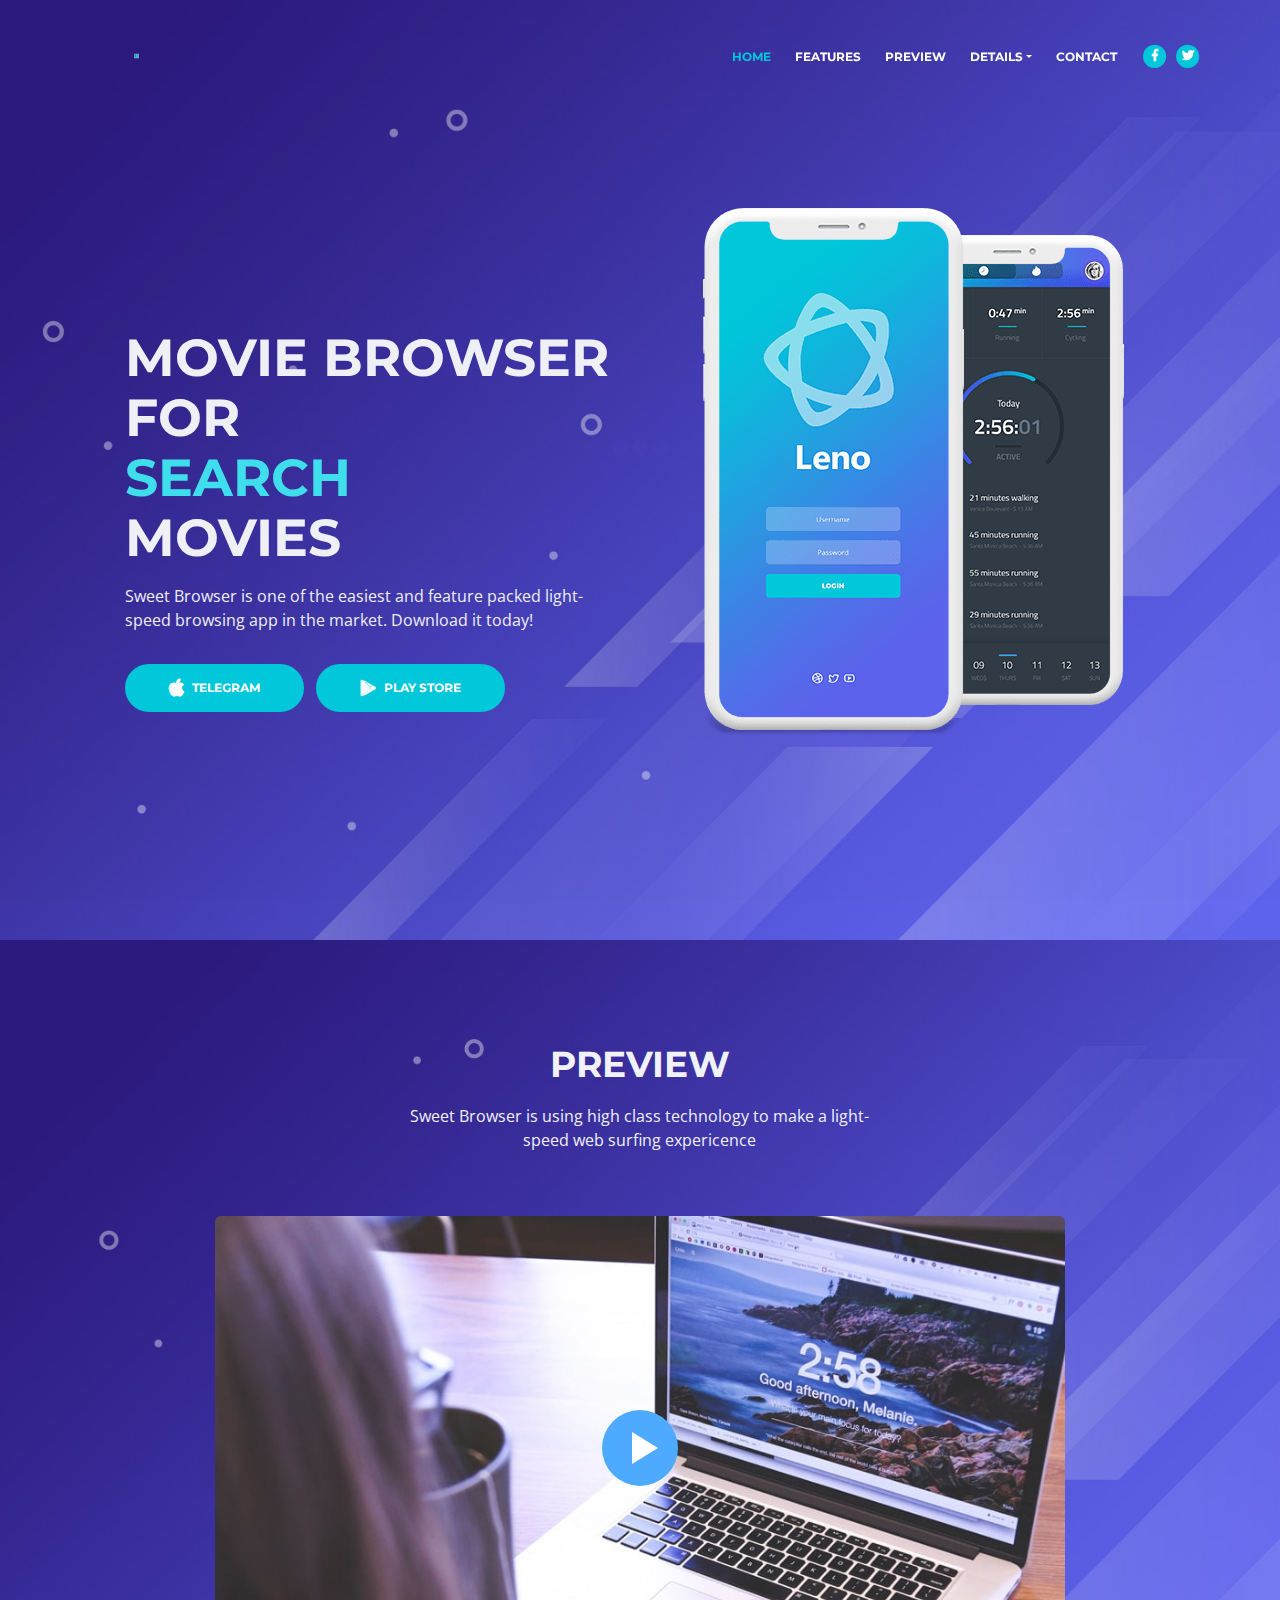
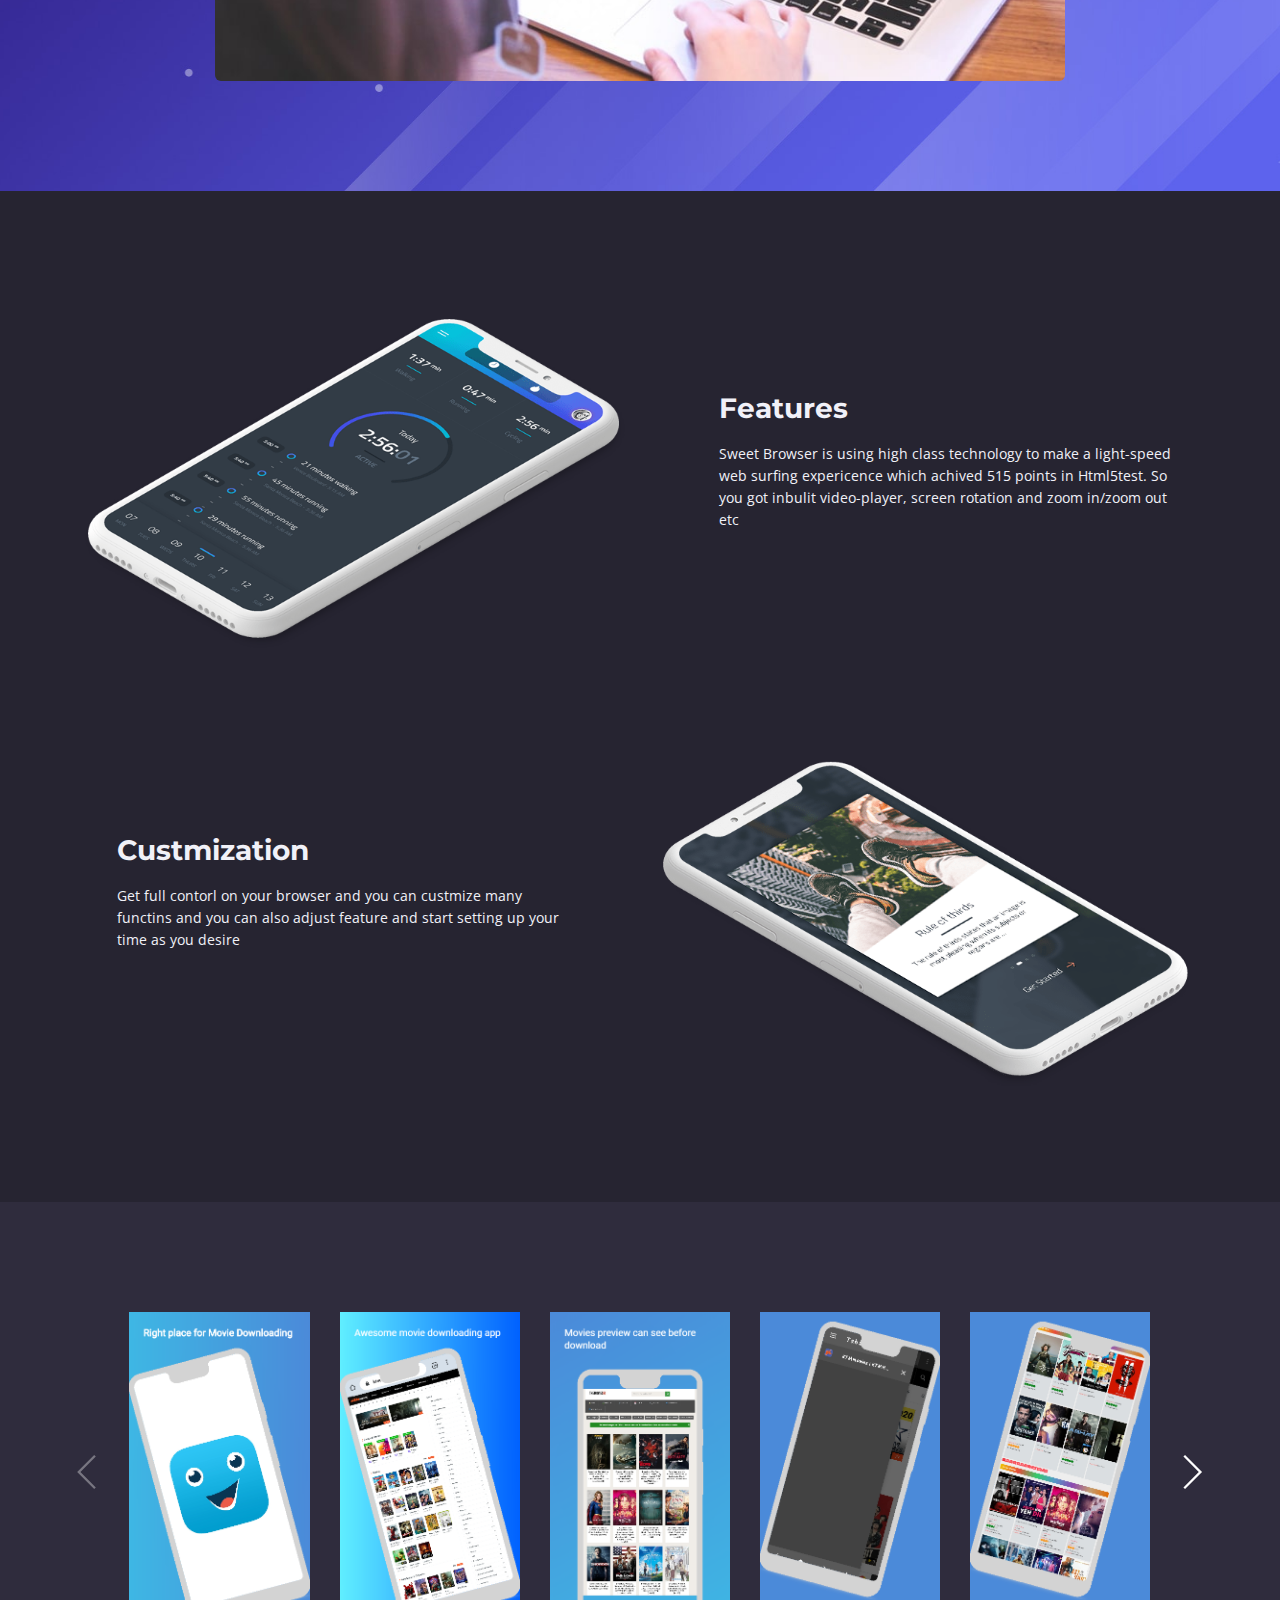
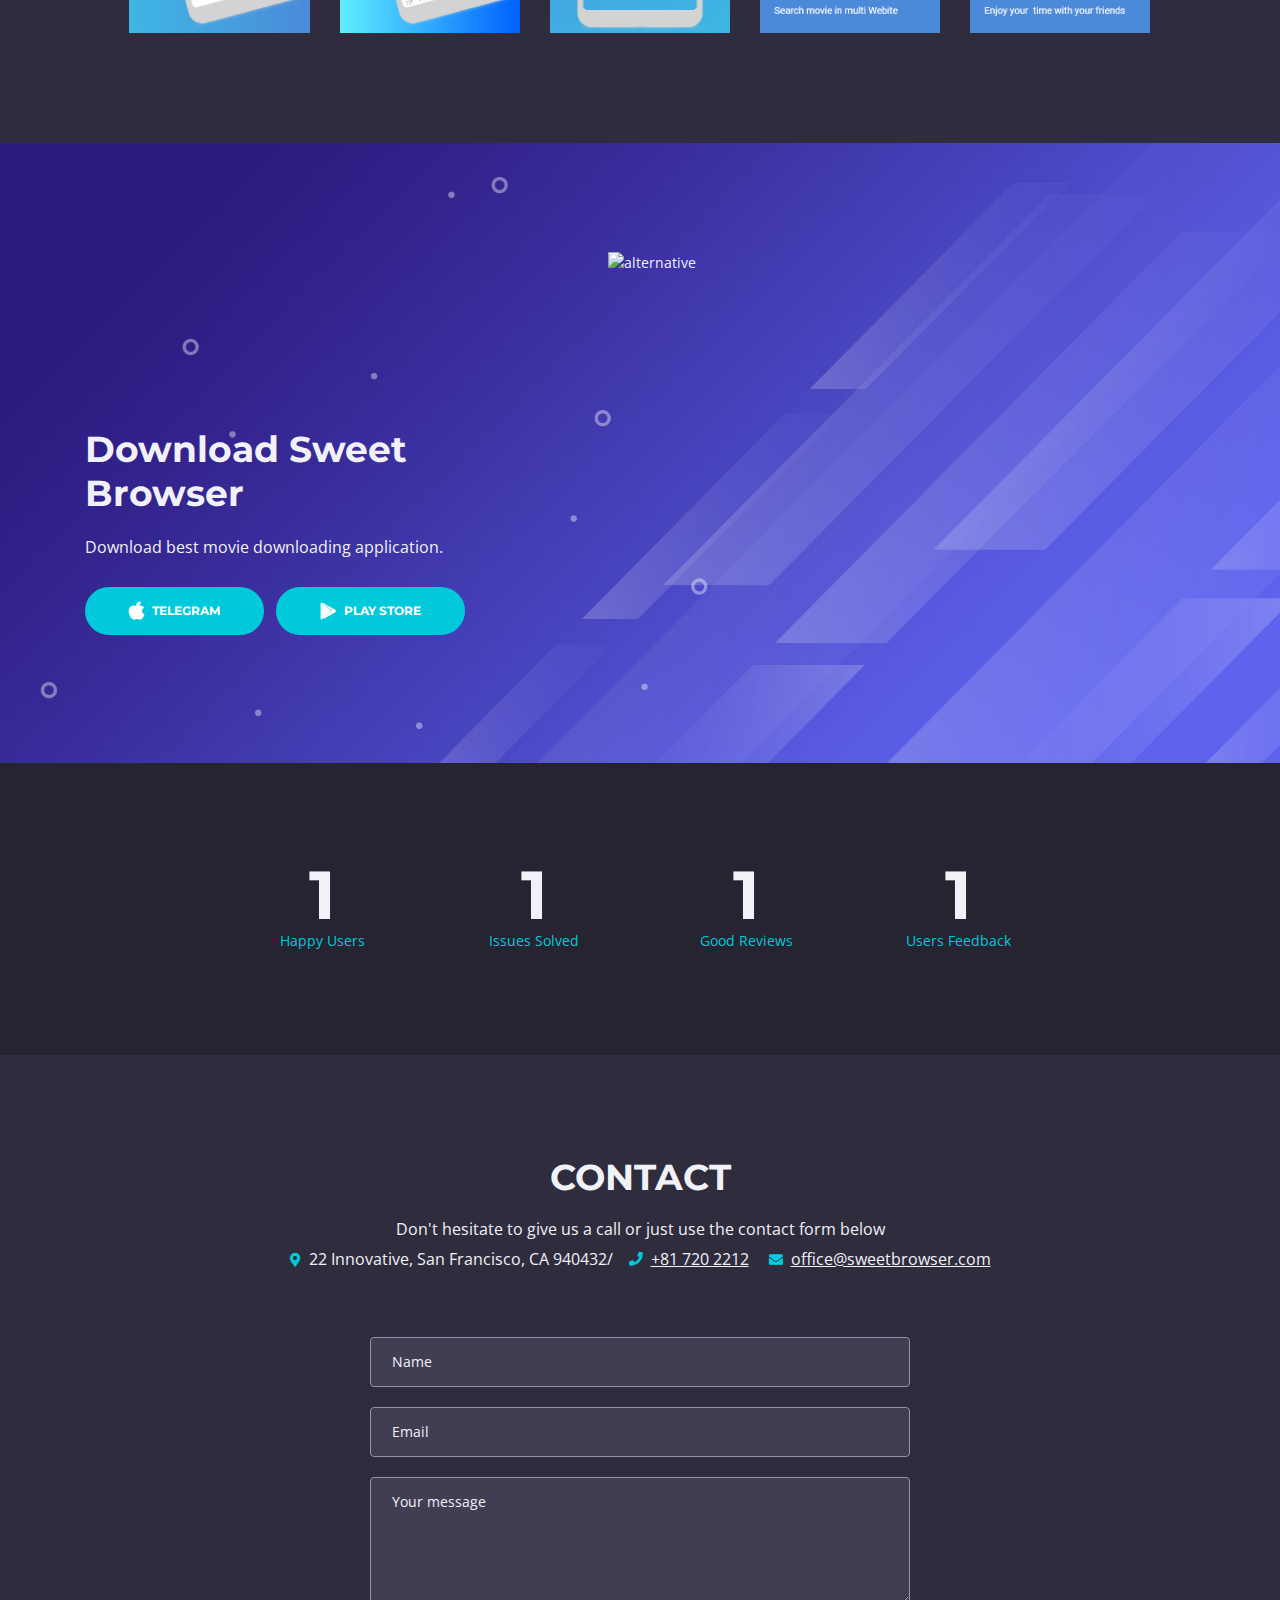
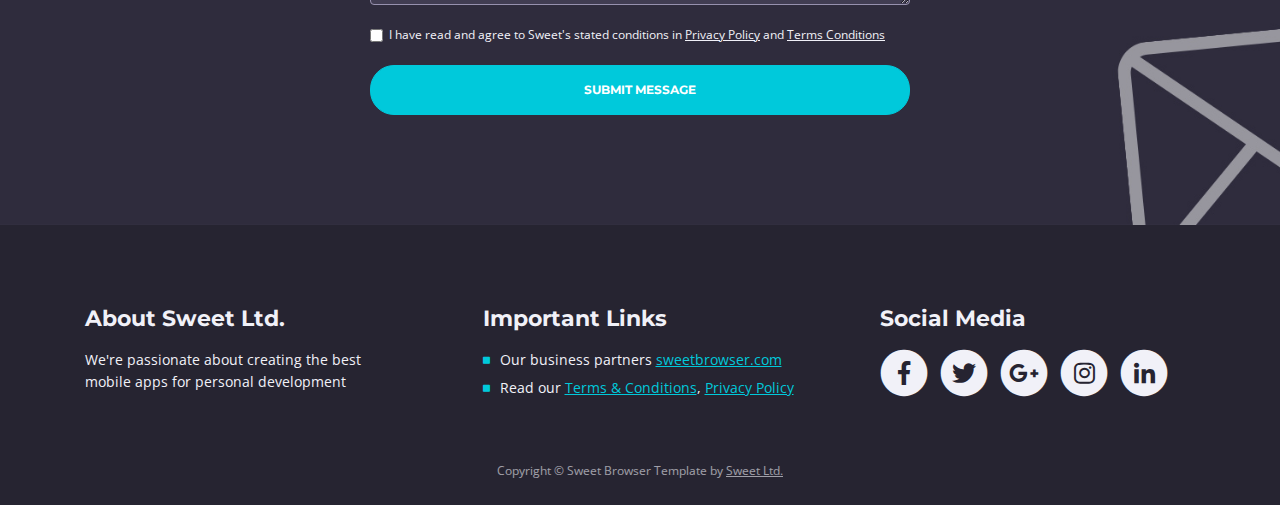
==== index.html @ 00887a21 "Merge branch 'gh-pages' of https://github.com/arpitsingh40/Sweet into gh-pages" ====
<!DOCTYPE html>
<html lang="en">
<head>
    <meta charset="utf-8">
    <meta name="viewport" content="width=device-width, initial-scale=1, shrink-to-fit=no">
	<meta name="google-site-verification" content="ha5oRTwc4lsFx7YoWoP5kLzuppQ44Ik1qFJYhSdB8uk" />
    
    <!-- SEO Meta Tags -->
    <meta name="description" content="Best  Browser application for movie downloading ">
    <meta name="author" content="Sweet Browser">

    <!-- OG Meta Tags to improve the way the post looks when you share the page on LinkedIn, Facebook, Google+ -->
	<meta property="og:site_name" content="" /> <!-- website name -->
	<meta property="og:site" content="" /> <!-- website link -->
	<meta property="og:title" content=""/> <!-- title shown in the actual shared post -->
	<meta property="og:description" content="" /> <!-- description shown in the actual shared post -->
	<meta property="og:image" content="" /> <!-- image link, make sure it's jpg -->
	<meta property="og:url" content="" /> <!-- where do you want your post to link to -->
	<meta property="og:type" content="article" />

    <!-- Website Title -->
    <title>Sweet Browser</title>
    
    <!-- Styles -->
    <link href="https://fonts.googleapis.com/css?family=Montserrat:400,600,700" rel="stylesheet">
    <link href="https://fonts.googleapis.com/css?family=Open+Sans:400,400i,700,700i" rel="stylesheet">
    <link href="css/bootstrap.css" rel="stylesheet">
    <link href="css/fontawesome-all.css" rel="stylesheet">
    <link href="css/swiper.css" rel="stylesheet">
	<link href="css/magnific-popup.css" rel="stylesheet">
	<link href="css/styles.css" rel="stylesheet">
	
	<!-- Favicon  -->
    <link rel="icon" href="images/favicon.png">
</head>
<body data-spy="scroll" data-target=".fixed-top">
    
    <!-- Preloader -->
	<div class="spinner-wrapper">
        <div class="spinner">
            <div class="bounce1"></div>
            <div class="bounce2"></div>
            <div class="bounce3"></div>
        </div>
    </div>
    <!-- end of preloader -->
    

    <!-- Navbar -->
    <nav class="navbar navbar-expand-md navbar-dark navbar-custom fixed-top">
        <!-- Text Logo - Use this if you don't have a graphic logo -->
        <!-- <a class="navbar-brand logo-text page-scroll" href="index.html">Leno</a> -->

        <!-- Image Logo -->
        <a class="navbar-brand logo-image" href="index.html"><img src="images/logo.svg" alt="alternative"></a> 
        
        <!-- Mobile Menu Toggle Button -->
        <button class="navbar-toggler" type="button" data-toggle="collapse" data-target="#navbarsExampleDefault" aria-controls="navbarsExampleDefault" aria-expanded="false" aria-label="Toggle navigation">
            <span class="navbar-toggler-awesome fas fa-bars"></span>
            <span class="navbar-toggler-awesome fas fa-times"></span>
        </button>
        <!-- end of mobile menu toggle button -->

        <div class="collapse navbar-collapse" id="navbarsExampleDefault">
            <ul class="navbar-nav ml-auto">
                <li class="nav-item">
                    <a class="nav-link page-scroll" href="#header">HOME <span class="sr-only">(current)</span></a>
                </li>
                <li class="nav-item">
                    <a class="nav-link page-scroll" href="#features">FEATURES</a>
                </li>
                <li class="nav-item">
                    <a class="nav-link page-scroll" href="#preview">PREVIEW</a>
                </li>

                <!-- Dropdown Menu -->          
                <li class="nav-item dropdown">
                    <a class="nav-link dropdown-toggle page-scroll" href="#details" id="navbarDropdown" role="button" aria-haspopup="true" aria-expanded="false">DETAILS</a>
                    <div class="dropdown-menu" aria-labelledby="navbarDropdown">
                        <a class="dropdown-item" href="terms-conditions.html"><span class="item-text">TERMS CONDITIONS</span></a>
                        <div class="dropdown-items-divide-hr"></div>
                        <a class="dropdown-item" href="privacy-policy.html"><span class="item-text">PRIVACY POLICY</span></a>
                    </div>
                </li>
                <!-- end of dropdown menu -->

                <li class="nav-item">
                    <a class="nav-link page-scroll" href="#contact">CONTACT</a>
                </li>
            </ul>
            <span class="nav-item social-icons">
                <span class="fa-stack">
                    <a href="#your-link">
                        <i class="fas fa-circle fa-stack-2x"></i>
                        <i class="fab fa-facebook-f fa-stack-1x"></i>
                    </a>
                </span>
                <span class="fa-stack">
                    <a href="#your-link">
                        <i class="fas fa-circle fa-stack-2x"></i>
                        <i class="fab fa-twitter fa-stack-1x"></i>
                    </a>
                </span>
            </span>
        </div>
    </nav> <!-- end of navbar -->
    <!-- end of navbar -->


    <!-- Header -->
    <header id="header" class="header">
        <div class="header-content">
            <div class="container">
                <div class="row">
                    <div class="col-lg-6">
                        <div class="text-container">
                            <h1>MOVIE BROWSER<br> FOR</br><span id="js-rotating">SEARCH, STREAM, DOWNLOAD</span></br> MOVIES </h1>
                            <p class="p-large">Sweet Browser is one of the easiest and feature packed light-speed browsing  app in the market. Download it today!</p>
                            <a class="btn-solid-lg page-scroll" href="#your-link"><i class="fab fa-apple"></i>TELEGRAM</a>
                            <a class="btn-solid-lg page-scroll" href="#your-link"><i class="fab fa-google-play"></i>PLAY STORE</a>
                        </div>
                    </div> <!-- end of col -->
                    <div class="col-lg-6">
                        <div class="image-container">
                            <img class="img-fluid" src="images/header-iphone.png" alt="alternative">
                        </div> <!-- end of image-container -->
                    </div> <!-- end of col -->
                </div> <!-- end of row -->
            </div> <!-- end of container -->
        </div> <!-- end of header-content -->
    </header> <!-- end of header -->
    <!-- end of header -->


  

    <!-- Video -->
    <div id="preview" class="basic-1">
        <div class="container">
            <div class="row">
                <div class="col-lg-12">
                    <h2>PREVIEW</h2>
                    <div class="p-heading p-large">Sweet Browser is using high class technology to make a light-speed web surfing expericence </div>
                </div> <!-- end of col -->
            </div> <!-- end of row -->
            <div class="row">
                <div class="col-lg-12">

                    <!-- Video Preview -->
                    <div class="image-container">
                        <div class="video-wrapper">
                            <a class="popup-youtube" href="https://www.youtube.com/watch?v=fLCjQJCekTs" data-effect="fadeIn">
                                <img class="img-fluid" src="images/video-frame.jpg" alt="alternative">
                                <span class="video-play-button">
                                    <span></span>
                                </span>
                            </a>
                        </div> <!-- end of video-wrapper -->
                    </div> <!-- end of image-container -->
                    <!-- end of video preview -->

                </div> <!-- end of col -->
            </div> <!-- end of row -->
        </div> <!-- end of container -->
    </div> <!-- end of basic-1 -->
    <!-- end of video -->


    <!-- Details 1 -->
    <div id="details" class="basic-2">
        <div class="container">
            <div class="row">
                <div class="col-lg-6">
                    <img class="img-fluid" src="images/details-1-iphone.png" alt="alternative">
                </div> <!-- end of col -->
                <div class="col-lg-6">
                    <div class="text-container">
                        <h3>Features</h3>
                        <p> Sweet Browser is using high class technology to make a light-speed web surfing expericence which achived 515 points in Html5test. So you got inbulit video-player, screen rotation and zoom in/zoom out  etc</p>
                        
                    </div> <!-- end of text-container -->
                </div> <!-- end of col -->
            </div> <!-- end of row -->
        </div> <!-- end of container -->
    </div> <!-- end of basic-2 -->
    <!-- end of details 1 -->


    <!-- Details 2 -->
    <div class="basic-3">
        <div class="second">
            <div class="container">
                <div class="row">
                    <div class="col-lg-6">
                        <div class="text-container">
                            <h3>Custmization</h3>
                            <p> Get full contorl on your browser and you can custmize many functins and you can also adjust feature and start setting up your time as you desire</p>
                     
                        </div> <!-- end of text-container -->
                    </div> <!-- end of col -->
                    <div class="col-lg-6">
                        <img class="img-fluid" src="images/details-2-iphone.png" alt="alternative">
                    </div> <!-- end of col -->
                </div> <!-- end of row -->
            </div> <!-- end of container -->
        </div> <!-- end of second -->
    </div> <!-- end of basic-3 -->    
    <!-- end of details 2 -->




    <!-- Screenshots -->
    <div class="slider-2">
        <div class="container">
            <div class="row">
                <div class="col-lg-12">
                    
                    <!-- Image Slider -->
                    <div class="slider-container">
                        <div class="swiper-container image-slider">
                            <div class="swiper-wrapper">
                                
                                <!-- Slide -->
                                <div class="swiper-slide">
                                    <a href="images/screenshot-1.png" class="popup-link" data-effect="fadeIn">
                                        <img class="img-fluid" src="images/screenshot-1.png" alt="alternative">
                                    </a>
                                </div>
                                <!-- end of slide -->
                                
                                <!-- Slide -->
                                <div class="swiper-slide">
                                    <a href="images/screenshot-2.png" class="popup-link" data-effect="fadeIn">
                                        <img class="img-fluid" src="images/screenshot-2.png" alt="alternative">
                                    </a>
                                </div>
                                <!-- end of slide -->

                                <!-- Slide -->
                                <div class="swiper-slide">
                                    <a href="images/screenshot-3.png" class="popup-link" data-effect="fadeIn">
                                        <img class="img-fluid" src="images/screenshot-3.png" alt="alternative">
                                    </a>
                                </div>
                                <!-- end of slide -->

                                <!-- Slide -->
                                <div class="swiper-slide">
                                    <a href="images/screenshot-4.png" class="popup-link" data-effect="fadeIn">
                                        <img class="img-fluid" src="images/screenshot-4.png" alt="alternative">
                                    </a>
                                </div>
                                <!-- end of slide -->

                                <!-- Slide -->
                                <div class="swiper-slide">
                                    <a href="images/screenshot-5.png" class="popup-link" data-effect="fadeIn">
                                        <img class="img-fluid" src="images/screenshot-5.png" alt="alternative">
                                    </a>
                                </div>
                                <!-- end of slide -->
                                
                                <!-- Slide -->
                                <div class="swiper-slide">
                                    <a href="images/screenshot-6.png" class="popup-link" data-effect="fadeIn">
                                        <img class="img-fluid" src="images/screenshot-6.png" alt="alternative">
                                    </a>
                                </div>
                                <!-- end of slide -->

                               
                                
                            </div> <!-- end of swiper-wrapper -->

                            <!-- Add Arrows -->
                            <div class="swiper-button-next"></div>
                            <div class="swiper-button-prev"></div>
                            <!-- end of add arrows -->

                        </div> <!-- end of swiper-container -->
                    </div> <!-- end of slider-container -->
                    <!-- end of image slider -->

                </div> <!-- end of col -->
            </div> <!-- end of row -->
        </div> <!-- end of container -->
    </div> <!-- end of slider-2 -->
    <!-- end of screenshots -->


    <!-- Download -->
    <div class="basic-4">
        <div class="container">
            <div class="row">
                <div class="col-lg-6 col-xl-5">
                    <div class="text-container">
                        <h2>Download <span class="blue">Sweet Browser</span></h2>
                        <p class="p-large"> Download best movie downloading application.</p>
                        <a class="btn-solid-lg" href="#your-link"><i class="fab fa-apple"></i>TELEGRAM</a>
                        <a class="btn-solid-lg" href="#your-link"><i class="fab fa-google-play"></i>PLAY STORE</a>
                    </div> <!-- end of text-container -->
                </div> <!-- end of col -->
                <div class="col-lg-6 col-xl-7">
                    <div class="image-container">
                        <img class="img-fluid" src="images/download.png" alt="alternative">
                    </div> <!-- end of img-container -->
                </div> <!-- end of col -->
            </div> <!-- end of row -->
        </div> <!-- end of container -->
    </div> <!-- end of basic-4 -->
    <!-- end of download -->


    <!-- Statistics -->
    <div class="counter">
        <div class="container">
            <div class="row">
                <div class="col-lg-12">
                    
                    <!-- Counter -->
                    <div id="counter">
                        <div class="cell">
                            <div class="counter-value number-count" data-count="23100">1</div>
                            <p class="counter-info">Happy Users</p>
                        </div>
                        <div class="cell">
                            <div class="counter-value number-count" data-count="5">1</div>
                            <p class="counter-info">Issues Solved</p>
                        </div>
                        <div class="cell">
                            <div class="counter-value number-count" data-count="597">1</div>
                            <p class="counter-info">Good Reviews</p>
                        </div>
                        <div class="cell">
                            <div class="counter-value number-count" data-count="17">1</div>
                            <p class="counter-info">Users Feedback</p>
                        </div>
                    </div>
                    <!-- end of counter -->
                    
                </div> <!-- end of col -->
            </div> <!-- end of row -->
        </div> <!-- end of container -->
    </div> <!-- end of counter -->
    <!-- end of statistics -->


    <!-- Contact -->
    <div id="contact" class="form">
        <div class="container">
            <div class="row">
                <div class="col-lg-12">
                    <h2>CONTACT</h2>
                    <ul class="list-unstyled li-space-lg">
                        <li class="address">Don't hesitate to give us a call or just use the contact form below</li>
                        <li><i class="fas fa-map-marker-alt"></i>22 Innovative, San Francisco, CA 940432/
                        <li><i class="fas fa-phone"></i><a class="blue" href="tel:003024630820">+81 720 2212</a></li>
                        <li><i class="fas fa-envelope"></i><a class="blue" href="mailto:office@leno.com">office@sweetbrowser.com</a></li>
                    </ul>
                </div> <!-- end of col -->
            </div> <!-- end of row -->
            <div class="row">
                <div class="col-lg-6 offset-lg-3">
                    
                    <!-- Contact Form -->
                    <form id="contactForm" data-toggle="validator" data-focus="false">
                        <div class="form-group">
                            <input type="text" class="form-control-input" id="cname" required>
                            <label class="label-control" for="cname">Name</label>
                            <div class="help-block with-errors"></div>
                        </div>
                        <div class="form-group">
                            <input type="email" class="form-control-input" id="cemail" required>
                            <label class="label-control" for="cemail">Email</label>
                            <div class="help-block with-errors"></div>
                        </div>
                        <div class="form-group">
                            <textarea class="form-control-textarea" id="cmessage" required></textarea>
                            <label class="label-control" for="cmessage">Your message</label>
                            <div class="help-block with-errors"></div>
                        </div>
                        <div class="form-group checkbox">
                            <input type="checkbox" id="cterms" value="Agreed-to-Terms" required>I have read and agree to Sweet's stated conditions in <a href="privacy-policy.html">Privacy Policy</a> and <a href="terms-conditions.html">Terms Conditions</a> 
                            <div class="help-block with-errors"></div>
                        </div>
                        <div class="form-group">
                            <button type="submit" class="form-control-submit-button">SUBMIT MESSAGE</button>
                        </div>
                        <div class="form-message">
                            <div id="cmsgSubmit" class="h3 text-center hidden"></div>
                        </div>
                    </form>
                    <!-- end of contact form -->

                </div> <!-- end of col -->
            </div> <!-- end of row -->
        </div> <!-- end of container -->
    </div> <!-- end of form -->
    <!-- end of contact -->


    <!-- Footer -->
    <div class="footer">
        <div class="container">
            <div class="row">
                <div class="col-md-4">
                    <div class="footer-col">
                        <h4>About Sweet Ltd.</h4>
                        <p>We're passionate about creating the best mobile apps for personal development</p>
                    </div>
                </div> <!-- end of col -->
                <div class="col-md-4">
                    <div class="footer-col middle">
                        <h4>Important Links</h4>
                        <ul class="list-unstyled li-space-lg">
                            <li class="media">
                                <i class="fas fa-square"></i>
                                <div class="media-body">Our business partners <a class="turquoise" href="#your-link">sweetbrowser.com</a></div>
                            </li>
                            <li class="media">
                                <i class="fas fa-square"></i>
                                <div class="media-body">Read our <a class="turquoise" href="terms-conditions.html">Terms & Conditions</a>, <a class="turquoise" href="privacy-policy.html">Privacy Policy</a></div>
                            </li>
                        </ul>
                    </div>
                </div> <!-- end of col -->
                <div class="col-md-4">
                    <div class="footer-col last">
                        <h4>Social Media</h4>
                        <span class="fa-stack">
                            <a href="#your-link">
                                <i class="fas fa-circle fa-stack-2x"></i>
                                <i class="fab fa-facebook-f fa-stack-1x"></i>
                            </a>
                        </span>
                        <span class="fa-stack">
                            <a href="#your-link">
                                <i class="fas fa-circle fa-stack-2x"></i>
                                <i class="fab fa-twitter fa-stack-1x"></i>
                            </a>
                        </span>
                        <span class="fa-stack">
                            <a href="#your-link">
                                <i class="fas fa-circle fa-stack-2x"></i>
                                <i class="fab fa-google-plus-g fa-stack-1x"></i>
                            </a>
                        </span>
                        <span class="fa-stack">
                            <a href="#your-link">
                                <i class="fas fa-circle fa-stack-2x"></i>
                                <i class="fab fa-instagram fa-stack-1x"></i>
                            </a>
                        </span>
                        <span class="fa-stack">
                            <a href="#your-link">
                                <i class="fas fa-circle fa-stack-2x"></i>
                                <i class="fab fa-linkedin-in fa-stack-1x"></i>
                            </a>
                        </span>
                    </div> 
                </div> <!-- end of col -->
            </div> <!-- end of row -->
        </div> <!-- end of container -->
    </div> <!-- end of footer -->  
    <!-- end of footer -->


    <!-- Copyright -->
    <div class="copyright">
        <div class="container">
            <div class="row">
                <div class="col-lg-12">
                    <p class="p-small">Copyright © Sweet Browser  Template by <a href="http://www.sweetbrowser.com">Sweet Ltd.</a></p>
                </div> <!-- end of col -->
            </div> <!-- enf of row -->
        </div> <!-- end of container -->
    </div> <!-- end of copyright --> 
    <!-- end of copyright -->
    
    	
    <!-- Scripts -->
    <script src="js/jquery.min.js"></script> <!-- jQuery for Bootstrap's JavaScript plugins -->
    <script src="js/popper.min.js"></script> <!-- Popper tooltip library for Bootstrap -->
    <script src="js/bootstrap.min.js"></script> <!-- Bootstrap framework -->
    <script src="js/jquery.easing.min.js"></script> <!-- jQuery Easing for smooth scrolling between anchors -->
    <script src="js/swiper.min.js"></script> <!-- Swiper for image and text sliders -->
    <script src="js/jquery.magnific-popup.js"></script> <!-- Magnific Popup for lightboxes -->
    <script src="js/morphext.min.js"></script> <!-- Morphtext rotating text in the header -->
    <script src="js/validator.min.js"></script> <!-- Validator.js - Bootstrap plugin that validates forms -->
    <script src="js/scripts.js"></script> <!-- Custom scripts -->
</body>
</html>
---- css/styles.css ----
/* Template: Juno - Multipurpose Landing Page Pack
   Author: InovatikThemes
   Created: Mar 2019
   Description: Master CSS file
*/

/*****************************************
Table Of Contents:

01. General Styles
02. Preloader
03. Navigation
04. Header
05. Features
******************************************/

/*****************************************
Colors:

- Text, navbar links - white #f1f1f8
- Buttons, bullets, icons - turquoise #00c9db
- Navbar - navy #4633af
- Backgrounds - dark denim #262431
- Backgrounds - denim #2f2c3d
******************************************/


/******************************/
/*     01. General Styles     */
/******************************/
body,
html {
    width: 100%;
	height: 100%;
}

body, p {
	color: #f1f1f8; 
	font: 400 0.875rem/1.375rem "Open Sans", sans-serif;
}

.p-large {
	color: #f1f1f8;
	font: 400 1rem/1.5rem "Open Sans", sans-serif;
}

.p-small {
	color: #f1f1f8;
	font: 400 0.75rem/1.25rem "Open Sans", sans-serif;
}

.p-heading {
	margin-bottom: 3.75rem;
	text-align: center;
}

.li-space-lg li {
	margin-bottom: 0.375rem;
}

.indent {
	padding-left: 1.25rem;
}

h1 {
	color: #f1f1f8;
	font: 700 2.5rem/2.875rem "Montserrat", sans-serif;
}

h2 {
	color: #f1f1f8;
	font: 700 2.25rem/2.75rem "Montserrat", sans-serif;
}

h3 {
	color: #f1f1f8;
	font: 700 1.75rem/2.125rem "Montserrat", sans-serif;
}

h4 {
	color: #f1f1f8;
	font: 700 1.375rem/1.75rem "Montserrat", sans-serif;
}

h5 {
	color: #f1f1f8;
	font: 700 1.125rem/1.625rem "Montserrat", sans-serif;
}

h6 {
	color: #f1f1f8;
	font: 700 1rem/1.5rem "Montserrat", sans-serif;
}

a {
	color: #f1f1f8;
	text-decoration: underline;
}

a:hover {
	color: #f1f1f8;
	text-decoration: underline;
}

a.turquoise {
	color: #00c9db;
}

a.white {
	color: #fff;
}

.testimonial-text {
	font: italic 400 1rem/1.5rem "Open Sans", sans-serif;
}

.testimonial-author {
	font: 700 1rem/1.5rem "Montserrat", sans-serif;
}

.btn-solid-reg {
	display: inline-block;
	padding: 1.1875rem 2.125rem 1.1875rem 2.125rem;
	border: 0.125rem solid #00c9db;
	border-radius: 2rem;
	background-color: #00c9db;
	color: #fff;
	font: 700 0.75rem/0 "Montserrat", sans-serif;
	text-decoration: none;
	transition: all 0.2s;
}

.btn-solid-reg:hover {
	background-color: transparent;
	color: #00c9db;
	text-decoration: none;
}

.btn-solid-lg {
	display: inline-block;
	padding: 1.375rem 2.625rem 1.375rem 2.625rem;
	border: 0.125rem solid #00c9db;
	border-radius: 2rem;
	background-color: #00c9db;
	color: #fff;
	font: 700 0.75rem/0 "Montserrat", sans-serif;
	text-decoration: none;
	transition: all 0.2s;
}

.btn-solid-lg:hover {
	background-color: transparent;
	color: #00c9db;
	text-decoration: none;
}

.btn-solid-lg .fab {
	margin-right: 0.5rem;
	font-size: 1.25rem;
	line-height: 0;
	vertical-align: top;
}

.btn-solid-lg .fab.fa-google-play {
	font-size: 1rem;
}

.btn-outline-reg {
	display: inline-block;
	padding: 1.1875rem 2.125rem 1.1875rem 2.125rem;
	border: 0.125rem solid #00c9db;
	border-radius: 2rem;
	background-color: transparent;
	color: #00c9db;
	font: 700 0.75rem/0 "Montserrat", sans-serif;
	text-decoration: none;
	transition: all 0.2s;
}

.btn-outline-reg:hover {
	background-color: #00c9db;
	color: #fff;
	text-decoration: none;
}

.btn-outline-lg {
	display: inline-block;
	padding: 1.375rem 2.625rem 1.375rem 2.625rem;
	border: 0.125rem solid #00c9db;
	border-radius: 2rem;
	background-color: transparent;
	color: #00c9db;
	font: 700 0.75rem/0 "Montserrat", sans-serif;
	text-decoration: none;
	transition: all 0.2s;
}

.btn-outline-lg:hover {
	background-color: #00c9db;
	color: #fff;
	text-decoration: none;
}

.btn-outline-sm {
	display: inline-block;
	padding: 1rem 1.625rem 0.875rem 1.625rem;
	border: 0.125rem solid #00c9db;
	border-radius: 2rem;
	background-color: transparent;
	color: #00c9db;
	font: 700 0.625rem/0 "Montserrat", sans-serif;
	text-decoration: none;
	transition: all 0.2s;
}

.btn-outline-sm:hover {
	background-color: #00c9db;
	color: #fff;
	text-decoration: none;
}

.form-group {
	position: relative;
	margin-bottom: 1.25rem;
}

.form-group.has-error.has-danger {
	margin-bottom: 0.625rem;
}

.form-group.has-error.has-danger .help-block.with-errors ul {
	margin-top: 0.375rem;
}

.label-control {
	position: absolute;
	top: 0.87rem;
	left: 1.375rem;
	color: #f1f1f8;
	opacity: 1;
	font: 400 0.875rem/1.375rem "Open Sans", sans-serif;
	cursor: text;
	transition: all 0.2s ease;
}

/* IE10+ hack to solve lower label text position compared to the rest of the browsers */
@media screen and (-ms-high-contrast: active), screen and (-ms-high-contrast: none) {  
	.label-control {
		top: 0.9375rem;
	}
}

.form-control-input:focus + .label-control,
.form-control-input.notEmpty + .label-control,
.form-control-textarea:focus + .label-control,
.form-control-textarea.notEmpty + .label-control {
	top: 0.125rem;
	opacity: 1;
	font-size: 0.75rem;
	font-weight: 700;
}

.form-control-input,
.form-control-select {
	display: block; /* needed for proper display of the label in Firefox, IE, Edge */
	width: 100%;
	padding-top: 1.0625rem;
	padding-bottom: 0.0625rem;
	padding-left: 1.3125rem;
	border: 1px solid #9791ae;
	border-radius: 0.25rem;
	background-color: #413d52;
	color: #f1f1f8;
	font: 400 0.875rem/1.875rem "Open Sans", sans-serif;
	transition: all 0.2s;
	-webkit-appearance: none; /* removes inner shadow on form inputs on ios safari */
}

.form-control-select {
	padding-top: 0.5rem;
	padding-bottom: 0.5rem;
	height: 3rem;
}

/* IE10+ hack to solve lower label text position compared to the rest of the browsers */
@media screen and (-ms-high-contrast: active), screen and (-ms-high-contrast: none) {  
	.form-control-input {
		padding-top: 1.25rem;
		padding-bottom: 0.75rem;
		line-height: 1.75rem;
	}

	.form-control-select {
		padding-top: 0.875rem;
		padding-bottom: 0.75rem;
		height: 3.125rem;
		line-height: 2.125rem;
	}
}

select {
    /* you should keep these first rules in place to maintain cross-browser behavior */
    -webkit-appearance: none;
	-moz-appearance: none;
	-ms-appearance: none;
    -o-appearance: none;
    appearance: none;
    background-image: url('../images/down-arrow.png');
    background-position: 96% 50%;
    background-repeat: no-repeat;
    outline: none;
}

select::-ms-expand {
    display: none; /* removes the ugly default down arrow on select form field in IE11 */
}

.form-control-textarea {
	display: block; /* used to eliminate a bottom gap difference between Chrome and IE/FF */
	width: 100%;
	height: 8rem; /* used instead of html rows to normalize height between Chrome and IE/FF */
	padding-top: 1.25rem;
	padding-left: 1.3125rem;
	border: 1px solid #9791ae;
	border-radius: 0.25rem;
	background-color: #413d52;
	color: #f1f1f8;
	font: 400 0.875rem/1.75rem "Open Sans", sans-serif;
	transition: all 0.2s;
}

.form-control-input:focus,
.form-control-select:focus,
.form-control-textarea:focus {
	border: 1px solid #f1f1f8;
	outline: none; /* Removes blue border on focus */
}

.form-control-input:hover,
.form-control-select:hover,
.form-control-textarea:hover {
	border: 1px solid #f1f1f8;
}

.checkbox {
	font: 400 0.75rem/1.25rem "Open Sans", sans-serif;
}

input[type='checkbox'] {
	vertical-align: -15%;
	margin-right: 0.375rem;
}

/* IE10+ hack to raise checkbox field position compared to the rest of the browsers */
@media screen and (-ms-high-contrast: active), screen and (-ms-high-contrast: none) {  
	input[type='checkbox'] {
		vertical-align: -9%;
	}
}

.form-control-submit-button {
	display: inline-block;
	width: 100%;
	height: 3.125rem;
	border: 1px solid #00c9db;
	border-radius: 1.5rem;
	background-color: #00c9db;
	color: #fff;
	font: 700 0.75rem/1.75rem "Montserrat", sans-serif;
	cursor: pointer;
	transition: all 0.2s;
}

.form-control-submit-button:hover {
	background-color: transparent;
	color: #00c9db;
}

/* Form Success And Error Message Formatting */
#cmsgSubmit.h3.text-center.tada.animated,
#pmsgSubmit.h3.text-center.tada.animated,
#cmsgSubmit.h3.text-center,
#pmsgSubmit.h3.text-center {
	display: block;
	margin-bottom: 0;
	color: #f1f1f8;
	font: 400 1.125rem/1rem "Open Sans", sans-serif;
}

.help-block.with-errors .list-unstyled {
	color: #f1f1f8;
	font-size: 0.75rem;
	line-height: 1.125rem;
	text-align: left;
}

.help-block.with-errors ul {
	margin-bottom: 0;
}
/* end of form success and error message formatting */

/* Form Success And Error Message Animation - Animate.css */
@-webkit-keyframes tada {
	from {
		-webkit-transform: scale3d(1, 1, 1);
		-ms-transform: scale3d(1, 1, 1);
		transform: scale3d(1, 1, 1);
	}
	10%, 20% {
		-webkit-transform: scale3d(.9, .9, .9) rotate3d(0, 0, 1, -3deg);
		-ms-transform: scale3d(.9, .9, .9) rotate3d(0, 0, 1, -3deg);
		transform: scale3d(.9, .9, .9) rotate3d(0, 0, 1, -3deg);
	}
	30%, 50%, 70%, 90% {
		-webkit-transform: scale3d(1.1, 1.1, 1.1) rotate3d(0, 0, 1, 3deg);
		-ms-transform: scale3d(1.1, 1.1, 1.1) rotate3d(0, 0, 1, 3deg);
		transform: scale3d(1.1, 1.1, 1.1) rotate3d(0, 0, 1, 3deg);
	}
	40%, 60%, 80% {
		-webkit-transform: scale3d(1.1, 1.1, 1.1) rotate3d(0, 0, 1, -3deg);
		-ms-transform: scale3d(1.1, 1.1, 1.1) rotate3d(0, 0, 1, -3deg);
		transform: scale3d(1.1, 1.1, 1.1) rotate3d(0, 0, 1, -3deg);
	}
	to {
		-webkit-transform: scale3d(1, 1, 1);
		-ms-transform: scale3d(1, 1, 1);
		transform: scale3d(1, 1, 1);
	}
}

@keyframes tada {
	from {
		-webkit-transform: scale3d(1, 1, 1);
		-ms-transform: scale3d(1, 1, 1);
		transform: scale3d(1, 1, 1);
	}
	10%, 20% {
		-webkit-transform: scale3d(.9, .9, .9) rotate3d(0, 0, 1, -3deg);
		-ms-transform: scale3d(.9, .9, .9) rotate3d(0, 0, 1, -3deg);
		transform: scale3d(.9, .9, .9) rotate3d(0, 0, 1, -3deg);
	}
	30%, 50%, 70%, 90% {
		-webkit-transform: scale3d(1.1, 1.1, 1.1) rotate3d(0, 0, 1, 3deg);
		-ms-transform: scale3d(1.1, 1.1, 1.1) rotate3d(0, 0, 1, 3deg);
		transform: scale3d(1.1, 1.1, 1.1) rotate3d(0, 0, 1, 3deg);
	}
	40%, 60%, 80% {
		-webkit-transform: scale3d(1.1, 1.1, 1.1) rotate3d(0, 0, 1, -3deg);
		-ms-transform: scale3d(1.1, 1.1, 1.1) rotate3d(0, 0, 1, -3deg);
		transform: scale3d(1.1, 1.1, 1.1) rotate3d(0, 0, 1, -3deg);
	}
	to {
		-webkit-transform: scale3d(1, 1, 1);
		-ms-transform: scale3d(1, 1, 1);
		transform: scale3d(1, 1, 1);
	}
}

.tada {
	-webkit-animation-name: tada;
	animation-name: tada;
}

.animated {
	-webkit-animation-duration: 1s;
	animation-duration: 1s;
	-webkit-animation-fill-mode: both;
	animation-fill-mode: both;
}
/* end of form success and error message animation - Animate.css */

/* Fade-move Animation For Lightbox - Magnific Popup */
/* at start */
.my-mfp-slide-bottom .zoom-anim-dialog {
	opacity: 0;
	transition: all 0.2s ease-out;
	-webkit-transform: translateY(-1.25rem) perspective(37.5rem) rotateX(10deg);
	-ms-transform: translateY(-1.25rem) perspective(37.5rem) rotateX(10deg);
	transform: translateY(-1.25rem) perspective(37.5rem) rotateX(10deg);
}

/* animate in */
.my-mfp-slide-bottom.mfp-ready .zoom-anim-dialog {
	opacity: 1;
	-webkit-transform: translateY(0) perspective(37.5rem) rotateX(0); 
	-ms-transform: translateY(0) perspective(37.5rem) rotateX(0); 
	transform: translateY(0) perspective(37.5rem) rotateX(0); 
}

/* animate out */
.my-mfp-slide-bottom.mfp-removing .zoom-anim-dialog {
	opacity: 0;
	-webkit-transform: translateY(-0.625rem) perspective(37.5rem) rotateX(10deg); 
	-ms-transform: translateY(-0.625rem) perspective(37.5rem) rotateX(10deg); 
	transform: translateY(-0.625rem) perspective(37.5rem) rotateX(10deg); 
}

/* dark overlay, start state */
.my-mfp-slide-bottom.mfp-bg {
	opacity: 0;
	transition: opacity 0.2s ease-out;
}

/* animate in */
.my-mfp-slide-bottom.mfp-ready.mfp-bg {
	opacity: 0.8;
}
/* animate out */
.my-mfp-slide-bottom.mfp-removing.mfp-bg {
	opacity: 0;
}
/* end of fade-move animation for lightbox - magnific popup */

/* Fade Animation For Image Slider - Magnific Popup */
@-webkit-keyframes fadeIn {
	from {
		opacity: 0;
	}
	to {
		opacity: 1;
	}
}

@keyframes fadeIn {
	from {
		opacity: 0;
	}
	to {
		opacity: 1;
	}
}

.fadeIn {
	-webkit-animation: fadeIn 0.6s;
	animation: fadeIn 0.6s;
}

@-webkit-keyframes fadeOut {
	from {
		opacity: 1;
	}
	to {
		opacity: 0;
	}
}

@keyframes fadeOut {
	from {
		opacity: 1;
	}
	to {
		opacity: 0;
	}
}

.fadeOut {
	-webkit-animation: fadeOut 0.8s;
	animation: fadeOut 0.8s;
}
/* end of fade animation for image slider - magnific popup */


/*************************/
/*     02. Preloader     */
/*************************/
.spinner-wrapper {
	position: fixed;
	z-index: 999999;
	top: 0;
	right: 0;
	bottom: 0;
	left: 0;
	background: #2f2c3d;
}

.spinner {
	position: absolute;
	top: 50%; /* centers the loading animation vertically one the screen */
	left: 50%; /* centers the loading animation horizontally one the screen */
	width: 3.75rem;
	height: 1.25rem;
	margin: -0.625rem 0 0 -1.875rem; /* is width and height divided by two */ 
	text-align: center;
}

.spinner > div {
	display: inline-block;
	width: 1rem;
	height: 1rem;
	border-radius: 100%;
	background-color: #fff;
	-webkit-animation: sk-bouncedelay 1.4s infinite ease-in-out both;
	animation: sk-bouncedelay 1.4s infinite ease-in-out both;
}

.spinner .bounce1 {
	-webkit-animation-delay: -0.32s;
	animation-delay: -0.32s;
}

.spinner .bounce2 {
	-webkit-animation-delay: -0.16s;
	animation-delay: -0.16s;
}

@-webkit-keyframes sk-bouncedelay {
	0%, 80%, 100% { -webkit-transform: scale(0); }
	40% { -webkit-transform: scale(1.0); }
}

@keyframes sk-bouncedelay {
	0%, 80%, 100% { 
		-webkit-transform: scale(0);
		-ms-transform: scale(0);
		transform: scale(0);
	} 40% { 
		-webkit-transform: scale(1.0);
		-ms-transform: scale(1.0);
		transform: scale(1.0);
	}
}


/**************************/
/*     03. Navigation     */
/**************************/
.navbar-custom {
	background-color: #4633af;
	box-shadow: 0 0.0625rem 0.375rem 0 rgba(0, 0, 0, 0.1);
	font: 700 0.75rem/2rem "Montserrat", sans-serif;
	transition: all 0.2s;
}

.navbar-custom .navbar-brand.logo-image img {
    width: 113px;
	height: 34px;
	margin-bottom: 1px;
	-webkit-backface-visibility: hidden;
}

.navbar-custom .navbar-brand.logo-text {
	font: 700 2.375rem/1.5rem "Montserrat", sans-serif;
	color: #fff;
	letter-spacing: -0.5px;
	text-decoration: none;
}

.navbar-custom .navbar-nav {
	margin-top: 0.75rem;
}

.navbar-custom .nav-item .nav-link {
	padding: 0 0.75rem 0 0.75rem;
	color: #fff;
	text-decoration: none;
	transition: all 0.2s ease;
}

.navbar-custom .nav-item .nav-link:hover,
.navbar-custom .nav-item .nav-link.active {
	color: #00c9db;
}

/* Dropdown Menu */
.navbar-custom .dropdown:hover > .dropdown-menu {
	display: block; /* this makes the dropdown menu stay open while hovering it */
	min-width: auto;
	animation: fadeDropdown 0.2s; /* required for the fade animation */
}

@keyframes fadeDropdown {
    0% {
        opacity: 0;
    }

    100% {
        opacity: 1;
    }
}

.navbar-custom .dropdown-toggle:focus { /* removes dropdown outline on focus  */
	outline: 0;
}

.navbar-custom .dropdown-menu {
	margin-top: 0;
	border: none;
	border-radius: 0.25rem;
	background-color: #4633af;
}

.navbar-custom .dropdown-item {
	color: #fff;
	text-decoration: none;
}

.navbar-custom .dropdown-item:hover {
	background-color: #4633af;
}

.navbar-custom .dropdown-item .item-text {
	font: 700 0.75rem/1.5rem "Montserrat", sans-serif;
}

.navbar-custom .dropdown-item:hover .item-text {
	color: #00c9db;
}

.navbar-custom .dropdown-items-divide-hr {
	width: 100%;
	height: 1px;
	margin: 0.25rem auto 0.25rem auto;
	border: none;
	background-color: #b5bcc4;
	opacity: 0.2;
}
/* end of dropdown menu */

.navbar-custom .social-icons {
	display: none;
}

.navbar-custom .navbar-toggler {
	border: none;
	color: #fff;
	font-size: 2rem;
}

.navbar-custom button[aria-expanded='false'] .navbar-toggler-awesome.fas.fa-times{
	display: none;
}

.navbar-custom button[aria-expanded='false'] .navbar-toggler-awesome.fas.fa-bars{
	display: inline-block;
}

.navbar-custom button[aria-expanded='true'] .navbar-toggler-awesome.fas.fa-bars{
	display: none;
}

.navbar-custom button[aria-expanded='true'] .navbar-toggler-awesome.fas.fa-times{
	display: inline-block;
	margin-right: 0.125rem;
}


/*********************/
/*    04. Header     */
/*********************/
.header {
	background: linear-gradient(to bottom right, rgba(72, 72, 212, 0), rgba(241, 104, 104, 0)), url('../images/header-background.jpg') center center no-repeat;
	background-size: cover;
}

.header .header-content {
	padding-top: 8.5rem;
	padding-bottom: 7rem;
	text-align: center;
}

.header .text-container {
	margin-bottom: 3rem;
}

.header h1 {
	margin-bottom: 1rem;
}

.header #js-rotating {
	color: #40e0ee;
}

.header .p-large {
	margin-bottom: 2rem;
}

.header .btn-solid-lg {
	margin-right: 0.5rem;
	margin-bottom: 1.25rem;
}


/****************************/
/*     05. Testimonials     */
/****************************/
.slider-1 {
	padding-top: 6.875rem;
	padding-bottom: 6.375rem;
	background-color: #262431;
}

.slider-1 .slider-container {
	position: relative;
}

.slider-1 .swiper-container {
	position: static;
	width: 90%;
	text-align: center;
}

.slider-1 .swiper-button-prev:focus,
.slider-1 .swiper-button-next:focus {
	/* even if you can't see it chrome you can see it on mobile device */
	outline: none;
}

.slider-1 .swiper-button-prev {
	left: -0.5rem;
	background-image: url("data:image/svg+xml;charset=utf-8,%3Csvg%20xmlns%3D'http%3A%2F%2Fwww.w3.org%2F2000%2Fsvg'%20viewBox%3D'0%200%2028%2044'%3E%3Cpath%20d%3D'M0%2C22L22%2C0l2.1%2C2.1L4.2%2C22l19.9%2C19.9L22%2C44L0%2C22L0%2C22L0%2C22z'%20fill%3D'%23f1f1f8'%2F%3E%3C%2Fsvg%3E");
	background-size: 1.125rem 1.75rem;
}

.slider-1 .swiper-button-next {
	right: -0.5rem;
	background-image: url("data:image/svg+xml;charset=utf-8,%3Csvg%20xmlns%3D'http%3A%2F%2Fwww.w3.org%2F2000%2Fsvg'%20viewBox%3D'0%200%2028%2044'%3E%3Cpath%20d%3D'M27%2C22L27%2C22L5%2C44l-2.1-2.1L22.8%2C22L2.9%2C2.1L5%2C0L27%2C22L27%2C22z'%20fill%3D'%23f1f1f8'%2F%3E%3C%2Fsvg%3E");
	background-size: 1.125rem 1.75rem;
}

.slider-1 .card {
	position: relative;
	border: none;
	background-color: transparent;
}

.slider-1 .card-image {
	width: 6rem;
	height: 6rem;
	margin-right: auto;
	margin-bottom: 0.25rem;
	margin-left: auto;
	border-radius: 50%;
}

.slider-1 .card-body {
	padding-bottom: 0;
}

.slider-1 .testimonial-author {
	margin-bottom: 0;
}


/************************/
/*     05. Features     */
/************************/
.tabs {
	padding-top: 6.5rem;
	padding-bottom: 4.25rem;
	background-color: #2f2c3d;
}

.tabs h2 {
	margin-bottom: 1.125rem;
	text-align: center;
}

.tabs .p-heading {
	margin-bottom: 3.125rem;
}

.tabs .nav-tabs {
	margin-right: auto;
	margin-bottom: 2.5rem;
	margin-left: auto;
	justify-content: center;
	border-bottom: none;
}

.tabs .nav-link {
	margin-bottom: 1rem;
	padding: 0.5rem 1.375rem 0.25rem 1.375rem;
	border: none;
	border-bottom: 0.1875rem solid #f1f1f8;
	border-radius: 0;
	color: #f1f1f8;
	font: 700 1rem/1.75rem "Montserrat", sans-serif;
	text-decoration: none;
	transition: all 0.2s ease;
}

.tabs .nav-link.active,
.tabs .nav-link:hover {
	border-bottom: 0.1875rem solid #00c9db;
	background-color: transparent;
	color: #00c9db;
}

.tabs .nav-link .fas {
	margin-right: 0.375rem;
	font-size: 1rem;
}

.tabs .tab-content {
	width: 100%; /* for proper display in IE11 */
}

.tabs .card {
	border: none;
	background: transparent;
}

.tabs .card-body {
	padding: 1rem 0 1.25rem 0;
}

.tabs .card-title {
	margin-bottom: 0.5rem;
}

.tabs .card .card-icon {
	display: inline-block;
	width: 3.5rem;
	height: 3.5rem;
	border-radius: 50%;
	background-color: #00c9db;
	text-align: center;
	vertical-align: top;
}

.tabs .card .card-icon .fas,
.tabs .card .card-icon .far {
	color: #fff;
	font-size: 1.75rem;
	line-height: 3.5rem;
}

.tabs #tab-1 .card.left-pane .text-wrapper {
	display: inline-block;
	width: 75%;
}

.tabs #tab-1 .card.left-pane .card-icon {
	float: left;
	margin-right: 1rem;
}

.tabs #tab-1 img {
	display: block;
	margin: 2rem auto 3rem auto;
}

.tabs #tab-1 .card.right-pane .text-wrapper {
	display: inline-block;
	width: 75%;
}

.tabs #tab-1 .card.right-pane .card-icon {
	margin-right: 1rem;
}

.tabs #tab-2 img {
	display: block;
	margin: 0 auto 2rem auto;
}

.tabs #tab-2 .text-area {
	margin-top: 1.5rem;
}

.tabs #tab-2 h3 {
	margin-bottom: 0.75rem;
}

.tabs #tab-2 .icon-cards-area {
	margin-top: 2.5rem;
}

.tabs #tab-2 .icon-cards-area .card {
	width: 100%; /* for proper display in IE11 */
}

.tabs #tab-3 .icon-cards-area .card {
	width: 100%; /* for proper display in IE11 */
}

.tabs #tab-3 .text-area {
	margin-top: 0.75rem;
	margin-bottom: 4rem;
}

.tabs #tab-3 h3 {
	margin-bottom: 0.75rem;
}

.tabs #tab-3 img {
	margin: 0 auto 3rem auto;
}


/*********************/
/*     07. Video     */
/*********************/
.basic-1 {
	padding-top: 6.375rem;
	padding-bottom: 6.875rem;
	background: url('../images/video-background.jpg') center center no-repeat;
	background-size: cover; 
}

.basic-1 h2 {
	margin-bottom: 1.125rem;
	text-align: center;
}

.basic-1 .p-heading {
	margin-bottom: 4rem;
	text-align: center;
}

.basic-1 .image-container img {
	border-radius: 0.375rem;
}

.basic-1 .video-wrapper {
	position: relative;
}

/* Video Play Button */
.basic-1 .video-play-button {
	position: absolute;
	z-index: 10;
	top: 50%;
	left: 50%;
	display: block;
	box-sizing: content-box;
	width: 2rem;
	height: 2.75rem;
	padding: 1.125rem 1.25rem 1.125rem 1.75rem;
	border-radius: 50%;
	-webkit-transform: translateX(-50%) translateY(-50%);
	-ms-transform: translateX(-50%) translateY(-50%);
	transform: translateX(-50%) translateY(-50%);
}
  
.basic-1 .video-play-button:before {
	content: "";
	position: absolute;
	z-index: 0;
	top: 50%;
	left: 50%;
	display: block;
	width: 4.75rem;
	height: 4.75rem;
	border-radius: 50%;
	background: #4eaaff;
	animation: pulse-border 1500ms ease-out infinite;
	-webkit-transform: translateX(-50%) translateY(-50%);
	-ms-transform: translateX(-50%) translateY(-50%);
	transform: translateX(-50%) translateY(-50%);
}
  
.basic-1 .video-play-button:after {
	content: "";
	position: absolute;
	z-index: 1;
	top: 50%;
	left: 50%;
	display: block;
	width: 4.375rem;
	height: 4.375rem;
	border-radius: 50%;
	background: #4eaaff;
	transition: all 200ms;
	-webkit-transform: translateX(-50%) translateY(-50%);
	-ms-transform: translateX(-50%) translateY(-50%);
	transform: translateX(-50%) translateY(-50%);
}
  
.basic-1 .video-play-button span {
	position: relative;
	display: block;
	z-index: 3;
	top: 0.375rem;
	left: 0.25rem;
	width: 0;
	height: 0;
	border-left: 1.625rem solid #fff;
	border-top: 1rem solid transparent;
	border-bottom: 1rem solid transparent;
}
  
@keyframes pulse-border {
	0% {
		transform: translateX(-50%) translateY(-50%) translateZ(0) scale(1);
		opacity: 1;
	}
	100% {
		transform: translateX(-50%) translateY(-50%) translateZ(0) scale(1.5);
		opacity: 0;
	}
}
/* end of video play button */  


/*************************/
/*     09. Details 1     */
/*************************/
.basic-2 {
	padding-top: 8rem;
	padding-bottom: 3.5rem;
	background-color: #262431;
}

.basic-2 img {
	margin-bottom: 3.5rem;
}

.basic-2 h3 {
	margin-bottom: 1.125rem;
}

.basic-2 .btn-solid-reg {
	margin-top: 0.5rem;
}


/*************************/
/*     10. Details 2     */
/*************************/
.basic-3 {
	padding-top: 3.5rem;
	padding-bottom: 7.25rem;
	background-color: #262431;
}

.basic-3 .text-container {
	margin-bottom: 3.5rem;
}

.basic-3 h3 {
	margin-bottom: 1.125rem;
}

.basic-3 .btn-solid-reg {
	margin-top: 0.5rem;
}


/**********************************/
/*     11. Details Lightboxes     */
/**********************************/
.lightbox-basic {
	position: relative;
	max-width: 46.875rem;
	margin: 2.5rem auto;
	padding: 3rem 1rem;
	border-radius: 0.25rem;
	background-color: #2f2c3d;
	text-align: left;
}

.lightbox-basic img {
	display: block;
	margin-right: auto;
	margin-bottom: 3rem;
	margin-left: auto;
}

.lightbox-basic h3 {
	margin-bottom: 0.625rem;
}

.lightbox-basic hr {
	width: 3.75rem;
	height: 0.125rem;
	margin-top: 0.125rem;
	margin-bottom: 1.125rem;
	margin-left: 0;
	border: 0;
	background-color: #00c9db;
	text-align: left;
}

.lightbox-basic h4 {
	margin-top: 1.75rem;
	margin-bottom: 0.75rem;
}

.lightbox-basic table {
	margin-top: 1rem;
	margin-bottom: 1.5rem;
}

.lightbox-basic table tr {
	line-height: 1.75em;
}

.lightbox-basic table .icon-cell {
	width: 2rem;
	padding-right: 0.25rem;
	color: #00c9db;
	text-align: center;
}

.lightbox-basic a.mfp-close.as-button {
	position: relative;
	width: auto;
	height: auto;
	margin-left: 0.375rem;
	color: #00c9db;
	opacity: 1;
}

.lightbox-basic a.mfp-close.as-button:hover {
	color: #f1f1f8;
}

.lightbox-basic button.mfp-close.x-button {
	position: absolute;
	top: -0.375rem;
	right: -0.375rem;
	width: 2.75rem;
	height: 2.75rem;
	color: #f1f1f8;
}


/***************************/
/*     12. Screenshots     */
/***************************/
.slider-2 {
	padding-top: 6.875rem;
	padding-bottom: 6.875rem;
	background-color: #2f2c3d;
}

.slider-2 .slider-container {
	position: relative;
}

.slider-2 .swiper-container {
	position: static;
	width: 90%;
	text-align: center;
}

.slider-2 .swiper-button-prev,
.slider-2 .swiper-button-next {
	top: 50%;
	width: 1.125rem;
}

.slider-2 .swiper-button-prev:focus,
.slider-2 .swiper-button-next:focus {
	/* even if you can't see it chrome you can see it on mobile device */
	outline: none;
}

.slider-2 .swiper-button-prev {
	left: -0.5rem;
	background-image: url("data:image/svg+xml;charset=utf-8,%3Csvg%20xmlns%3D'http%3A%2F%2Fwww.w3.org%2F2000%2Fsvg'%20viewBox%3D'0%200%2028%2044'%3E%3Cpath%20d%3D'M0%2C22L22%2C0l2.1%2C2.1L4.2%2C22l19.9%2C19.9L22%2C44L0%2C22L0%2C22L0%2C22z'%20fill%3D'%23ffffff'%2F%3E%3C%2Fsvg%3E");
	background-size: 1.125rem 1.75rem;
}

.slider-2 .swiper-button-next {
	right: -0.5rem;
	background-image: url("data:image/svg+xml;charset=utf-8,%3Csvg%20xmlns%3D'http%3A%2F%2Fwww.w3.org%2F2000%2Fsvg'%20viewBox%3D'0%200%2028%2044'%3E%3Cpath%20d%3D'M27%2C22L27%2C22L5%2C44l-2.1-2.1L22.8%2C22L2.9%2C2.1L5%2C0L27%2C22L27%2C22z'%20fill%3D'%23ffffff'%2F%3E%3C%2Fsvg%3E");
	background-size: 1.125rem 1.75rem;
}


/************************/
/*     13. Download     */
/************************/
.basic-4 {
	padding-top: 6.5rem;
	padding-bottom: 6.75rem;
	background: url('../images/download-background.jpg') center center no-repeat;
	background-size: cover; 
}

.basic-4 .text-container {
	margin-bottom: 3.5rem;
	text-align: center;
}

.basic-4 h2 {
	margin-bottom: 1.25rem;
}

.basic-4 .p-large {
	margin-bottom: 1.75rem;
}

.basic-4 .btn-solid-lg {
	margin-right: 0.5rem;
	margin-bottom: 1.25rem;
}


/**************************/
/*     18. Statistics     */
/**************************/
.counter {
	padding-top: 6.5rem;
	padding-bottom: 5.375rem;
	background-color: #262431;
	text-align: center;
}

.counter #counter .cell {
	display: inline-block;
	width: 6.25rem;
	margin-right: 1rem;
	margin-left: 1rem;
	margin-bottom: 2rem;
}

.counter #counter .counter-value {
	color: #f1f1f8;
	font: 700 3.5rem/4.25rem "Montserrat", sans-serif;	
	vertical-align: middle;
}

.counter #counter .counter-info {
	margin-bottom: 0;
	color: #00c9db;
	font: 400 0.875rem/1.25rem "Open Sans", sans-serif;
	vertical-align: middle;
}


/***********************/
/*     16. Contact     */
/***********************/
.form {
	padding-top: 6.25rem;
	padding-bottom: 5.625rem;
	background: url('../images/contact-background.jpg') center bottom no-repeat;
	background-size: cover; 
}

.form h2 {
	margin-bottom: 1.125rem;
	text-align: center;
}

.form .list-unstyled {
	margin-bottom: 3.75rem;
	font-size: 1rem;
	line-height: 1.5rem;
	text-align: center;
}

.form .list-unstyled .fas,
.form .list-unstyled .fab {
	margin-right: 0.5rem;
	font-size: 0.875rem;
	color: #00c9db;
}

.form .list-unstyled .fa-phone {
	vertical-align: 3%;
}


/**********************/
/*     16. Footer     */
/**********************/
.footer {
	padding-top: 5rem;
	background-color: #262431;
}

.footer .footer-col {
	margin-bottom: 2.25rem;
}

.footer h4 {
	margin-bottom: 1rem;
}

.footer .list-unstyled .fas {
	color: #00c9db;
	font-size: 0.5rem;
	line-height: 1.375rem;
}

.footer .list-unstyled .media-body {
	margin-left: 0.625rem;
}

.footer .fa-stack {
	margin-bottom: 0.75rem;
	margin-right: 0.5rem;
	font-size: 1.5rem;
}

.footer .fa-stack .fa-stack-1x {
    color: #262431;
	transition: all 0.2s ease;
}

.footer .fa-stack .fa-stack-2x {
	color: #f1f1f8;
	transition: all 0.2s ease;
}

.footer .fa-stack:hover .fa-stack-1x {
	color: #f1f1f8;
}

.footer .fa-stack:hover .fa-stack-2x {
    color: #00c9db;
}


/*************************/
/*     17. Copyright     */
/*************************/
.copyright {
	padding-top: 1rem;
	padding-bottom: 0.5rem;
	background-color: #262431;
	text-align: center;
}

.copyright .p-small {
	color: #f1f1f8;
	opacity: 0.6;
}


/**********************************/
/*     18. Back To Top Button     */
/**********************************/
a.back-to-top {
	position: fixed;
	z-index: 999;
	right: 0.75rem;
	bottom: 0.75rem;
	display: none;
	width: 2.625rem;
	height: 2.625rem;
	border-radius: 1.875rem;
	background: #00c9db url("../images/up-arrow.png") no-repeat center 47%;
	background-size: 1.125rem 1.125rem;
	text-indent: -9999px;
}

a:hover.back-to-top {
	background-color: #36edfd; 
}


/***************************/
/*     19. Extra Pages     */
/***************************/
.ex-header {
	padding-top: 8rem;
	padding-bottom: 5rem;
	background: linear-gradient(to bottom right, #2c1a7e, #5557db);
	text-align: center;
}

.ex-basic-1 {
	padding-top: 2rem;
	padding-bottom: 0.875rem;
	background-color: #2f2c3d;
}

.ex-basic-1 .breadcrumbs {
	margin-bottom: 1.125rem;
}

.ex-basic-1 .breadcrumbs .fa {
	margin-right: 0.5rem;
	margin-left: 0.625rem;
}

.ex-basic-2 {
	padding-top: 4.75rem;
	padding-bottom: 4rem;
	background-color: #262431;
}

.ex-basic-2 h3 {
	margin-bottom: 1rem;
}

.ex-basic-2 .text-container {
	margin-bottom: 3.625rem;
}

.ex-basic-2 .text-container.last {
	margin-bottom: 0;
}

.ex-basic-2 .list-unstyled .fas {
	color: #00c9db;
	font-size: 0.5rem;
	line-height: 1.375rem;
}

.ex-basic-2 .list-unstyled .media-body {
	margin-left: 0.625rem;
}

.ex-basic-2 .btn-outline-reg {
	margin-top: 1.75rem;
}

.ex-basic-2 .image-container-large {
	margin-bottom: 4rem;
}

.ex-basic-2 .image-container-large img {
	border-radius: 0.25rem;
}

.ex-basic-2 .image-container-small img {
	border-radius: 0.25rem;
}

.ex-basic-2 .text-container.dark-bg {
	padding: 1.625rem 1.5rem 0.75rem 2rem;
	background-color: #f9fafc;
}


/*****************************/
/*     20. Media Queries     */
/*****************************/	
/* Min-width width 768px */
@media (min-width: 768px) {
	
	/* General Styles */
	.p-heading {
		width: 85%;
		margin-right: auto;
		margin-left: auto;
	}

	h1 {
		font: 700 3.25rem/3.75rem "Montserrat", sans-serif;
	}
	/* end of general styles */


	/* Navigation */
	.navbar-custom {
		padding: 2.125rem 1.5rem 2.125rem 2rem;
		box-shadow: none;
        background: transparent;
	}
	
	.navbar-custom .navbar-brand.logo-text {
		color: #fff;
	}

	.navbar-custom .navbar-nav {
		margin-top: 0;
	}

	.navbar-custom .nav-item .nav-link {
		padding: 0.25rem 0.75rem 0.25rem 0.75rem;
		color: #fff;
	}
	
	.navbar-custom .nav-item .nav-link:hover,
	.navbar-custom .nav-item .nav-link.active {
		color: #00c9db;
	}

	.navbar-custom.top-nav-collapse {
        padding: 0.5rem 1.5rem 0.5rem 2rem;
		box-shadow: 0 0.0625rem 0.375rem 0 rgba(0, 0, 0, 0.1);
		background-color: #4633af;
	}

	.navbar-custom.top-nav-collapse .navbar-brand.logo-text {
		color: #fff;
	}

	.navbar-custom.top-nav-collapse .nav-item .nav-link {
		color: #fff;
	}
	
	.navbar-custom.top-nav-collapse .nav-item .nav-link:hover,
	.navbar-custom.top-nav-collapse .nav-item .nav-link.active {
		color: #00c9db;
	}

	.navbar-custom .dropdown-menu {
		box-shadow: 0 0.25rem 0.375rem 0 rgba(0, 0, 0, 0.03);
	}

	.navbar-custom .dropdown-item {
		padding-top: 0.25rem;
		padding-bottom: 0.25rem;
	}

	.navbar-custom .dropdown-items-divide-hr {
		width: 84%;
	}
	/* end of navigation */


	/* Header */
	.header .header-content {
		padding-top: 11rem;
	}
	/* end of header */


	/* Testimonials */
	.slider-1 .swiper-button-prev {
		left: 1rem;
		width: 1.375rem;
		background-size: 1.375rem 2.125rem;
	}
	
	.slider-1 .swiper-button-next {
		right: 1rem;
		width: 1.375rem;
		background-size: 1.375rem 2.125rem;
	}
	/* end of testimonials */


	/* Features */
	.tabs .card .card-icon {
		width: 4.5rem;
		height: 4.5rem;
	}
	
	.tabs .card .card-icon .fas,
	.tabs .card .card-icon .far {
		font-size: 2.25rem;
		line-height: 4.5rem;
	}

	.tabs #tab-1 .card.left-pane .text-wrapper {
		width: 85%;
	}

	.tabs #tab-2 img {
		margin-bottom: 0;
	}

	.tabs #tab-2 .text-area {
		margin-top: 0;
	}

	.tabs #tab-2 .icon-cards-area .card {
		display: inline-block;
		width: 44%;
		margin-right: 2.5rem;
		vertical-align: top;
	}

	.tabs #tab-2 div.card:nth-child(2n+2) {
		margin-right: 0;
	}

	.tabs #tab-3 .text-area {
		margin-bottom: 0;
	}

	.tabs #tab-3 .icon-cards-area .card {
		display: inline-block;
		width: 44%;
		margin-right: 2.5rem;
		vertical-align: top;
	}

	.tabs #tab-3 div.card:nth-child(2n+2) {
		margin-right: 0;
	}

	.tabs #tab-3 img {
		margin-bottom: 0;
	}
	/* end of features */


	/* Details Lightboxes */
	.lightbox-basic {
		padding: 3rem 3rem;
	}
	/* end of details lightboxes */


	/* Screenshots */
	.slider-2 .swiper-button-prev {
		width: 1.375rem;
		background-size: 1.375rem 2.125rem;
	}
	
	.slider-2 .swiper-button-next {
		width: 1.375rem;
		background-size: 1.375rem 2.125rem;
	}
	/* end of screenshots */


	/* Contact */
	.form .list-unstyled li {
		display: inline-block;
		margin-right: 0.5rem;
		margin-left: 0.5rem;
	}

	.form .list-unstyled .address {
		display: block;
	}
	/* end of contact */


	/* Extra Pages */
	.ex-header {
		padding-top: 11rem;
		padding-bottom: 9rem;
	}

	.ex-basic-2 .text-container.dark {
		padding: 2.5rem 3rem 2rem 3rem;
	}

	.ex-basic-2 .text-container.column {
		width: 90%;
		margin-right: auto;
		margin-left: auto;
	}
	/* end of extra pages */
}
/* end of min-width width 768px */


/* Min-width width 992px */
@media (min-width: 992px) {
	
	/* Navigation */
	.navbar-custom .social-icons {
		display: block;
		margin-left: 0.5rem;
	}

	.navbar-custom .fa-stack {
		margin-bottom: 0.1875rem;
		margin-left: 0.375rem;
		font-size: 0.75rem;
	}
	
	.navbar-custom .fa-stack-2x {
		color: #00c9db;
		transition: all 0.2s ease;
	}
	
	.navbar-custom .fa-stack-1x {
		color: #fff;
		transition: all 0.2s ease;
	}

	.navbar-custom .fa-stack:hover .fa-stack-2x {
		color: #fff;
	}

	.navbar-custom .fa-stack:hover .fa-stack-1x {
		color: #00c9db;
	}
	/* end of navigation */


	/* General Styles */
	.p-heading {
		width: 65%;
	}
	/* end of general styles */


	/* Header */
	.header .header-content {
		padding-top: 13rem;
		padding-bottom: 10rem;
		text-align: left;
	}

	.header .text-container {
		margin-top: 6.5rem;
	}
	/* end of header */


	/* Features */
	.tabs .card-body {
		padding: 1rem 0 1.5rem 0;
	}
	
	.tabs #tab-1 .card.left-pane {
		text-align: right;
	}

	.tabs #tab-1 .card.left-pane .text-wrapper,
	.tabs #tab-1 .card.right-pane .text-wrapper {
		width: 68%;
	}

	.tabs #tab-1 .card.left-pane .card-icon {
		float: none;
		margin-right: 0;
		margin-left: 1rem;
	}

	.tabs #tab-1 img {
		margin-top: 0;
		margin-bottom: 0;
	}
	
	.tabs #tab-2 .icon-cards-area {
		margin-top: 2.25rem;
	}

	.tabs #tab-2 .icon-cards-area .card {
		width: 45%;
		margin-right: 3.5rem;
	}

	.tabs #tab-2 .icon-cards-area .card p {
		margin-bottom: 0.5rem;
	}

	.tabs #tab-3 .icon-cards-area .card {
		width: 45%;
		margin-right: 3.5rem;
	}

	.tabs #tab-3 .icon-cards-area .card p {
		margin-bottom: 0.5rem;
	}
	/* end of features */


	/* Video */
	.basic-1 .image-container {
		max-width: 53.125rem;
		margin-right: auto;
		margin-left: auto;
	}
	/* end of video */


	/* Details 1 */
	.basic-2 img {
		margin-bottom: 0;
	}

	.basic-2 .text-container {
		margin-top: 2.625rem;
	}
	/* end of details 1 */


	/* Details 2 */
	.basic-3 .text-container {
		margin-top: 2.5rem;
		margin-bottom: 0;
	}
	/* end of details 2 */


	/* Details Lightboxes */
	.lightbox-basic img {
		margin-bottom: 0;
		margin-left: 0;
	}

	.lightbox-basic h3 {
		margin-top: 0.25rem;
	}
	/* end of details lightboxes */


	/* Screenshots */
	.slider-2 .swiper-container {
		width: 92%;
	}
	/* end of screenshots */


	/* Download */
	.basic-4 {
		padding-top: 6.75rem;
	}

	.basic-4 .text-container {
		margin-top: 7rem;
		margin-bottom: 0;
		text-align: left;
	}
	/* end of download */


	/* Statistics */
	.counter {
		padding-top: 6rem;
		padding-bottom: 4.5rem;
	}

	.counter #counter .cell {
		width: 8rem;
		margin-right: 2.5rem;
		margin-left: 2.5rem;
	}
	
	.counter #counter .counter-value {
		font: 700 4.25rem/4.5rem "Montserrat", sans-serif;	
	}
	/* end of statistics */


	/* Extra Pages */
	.ex-header h1 {
		width: 80%;
		margin-right: auto;
		margin-left: auto;
	}

	.ex-basic-2 {
		padding-bottom: 5rem;
	}

	.ex-basic-2 .text-container.column {
		margin-bottom: 0;
	}
	/* end of extra pages */
}
/* end of min-width width 992px */


/* Min-width width 1200px */
@media (min-width: 1200px) {
	
	/* Navigation */
	.navbar-custom {
		padding: 2.125rem 5rem 2.125rem 5rem;
	}

	.navbar-custom.top-nav-collapse {
        padding: 0.5rem 5rem 0.5rem 5rem;
	}
	/* end of navigation */

	
	/* General Styles */
	.p-heading {
		width: 44%;
	}
	/* end of general styles */


	/* Header */
	.header .text-container {
		margin-top: 7.5rem;
		margin-left: 2.5rem;
	}

	.header .image-container {
		margin-left: 3rem;
	}
	/* end of header */


	/* Features */
	.tabs {
		padding-bottom: 6.5rem;
	}

	.tabs #tab-1 .card.first {
		margin-top: 4.25rem;
	}

	.tabs #tab-1 .card {
		margin-bottom: 0.75rem;
	}

	.tabs #tab-1 .card.left-pane .text-wrapper,
	.tabs #tab-1 .card.right-pane .text-wrapper {
		width: 73%;
	}

	.tabs #tab-1 img {
		margin-top: 0;
	}

	.tabs #tab-2 .container {
		padding-right: 2.5rem;
		padding-left: 2.5rem;
	}

	.tabs #tab-2 .text-area {
		margin-top: 1.5rem;
		margin-right: 1rem;
		margin-left: 1rem;
	}

	.tabs #tab-2 .icon-cards-area {
		margin-right: 1rem;
		margin-left: 1rem;
	}

	.tabs #tab-2 .icon-cards-area .card {
		margin-right: 3.875rem;
	}

	.tabs #tab-3 .container {
		padding-right: 2.5rem;
		padding-left: 2.5rem;
	}
	
	.tabs #tab-3 .icon-cards-area {
		margin-top: 2rem;
		margin-left: 1rem;
	}

	.tabs #tab-3 .icon-cards-area .card {
		margin-right: 3.875rem;
	}
	
	.tabs #tab-3 .text-area {
		margin-right: 1.5rem;
		margin-left: 1rem;
	}
	/* end of features */


	/* Details 1 */
	.basic-2 .text-container {
		margin-top: 4.5rem;
		margin-left: 4rem;
		margin-right: 1.5rem;
	}
	/* end of details 1 */
	
	
	/* Details 2 */
	.basic-3 .text-container {
		margin-top: 4.5rem;
		margin-right: 3.5rem;
		margin-left: 2rem;
	}
	/* end of details 2 */


	/* Download */
	.basic-4 .text-container {
		margin-top: 11rem;
	}

	.basic-4 .image-container {
		margin-left: 3rem;
	}
	/* end of download */


	/* Footer */
	.footer .footer-col {
		width: 90%;
	}

	.footer .footer-col.middle {
		margin-right: auto;
		margin-left: auto;
	}

	.footer .footer-col.last {
		margin-right: 0;
		margin-left: auto;
	}
	/* end of footer */


	/* Extra Pages */
	.ex-header h1 {
		width: 60%;
		margin-right: auto;
		margin-left: auto;
	}

	.ex-basic-2 .form-container {
		margin-left: 1.75rem;
	}

	.ex-basic-2 .image-container-small {
		margin-left: 1.75rem;
	}
	/* end of extra pages */
}
/* end of min-width width 1200px */
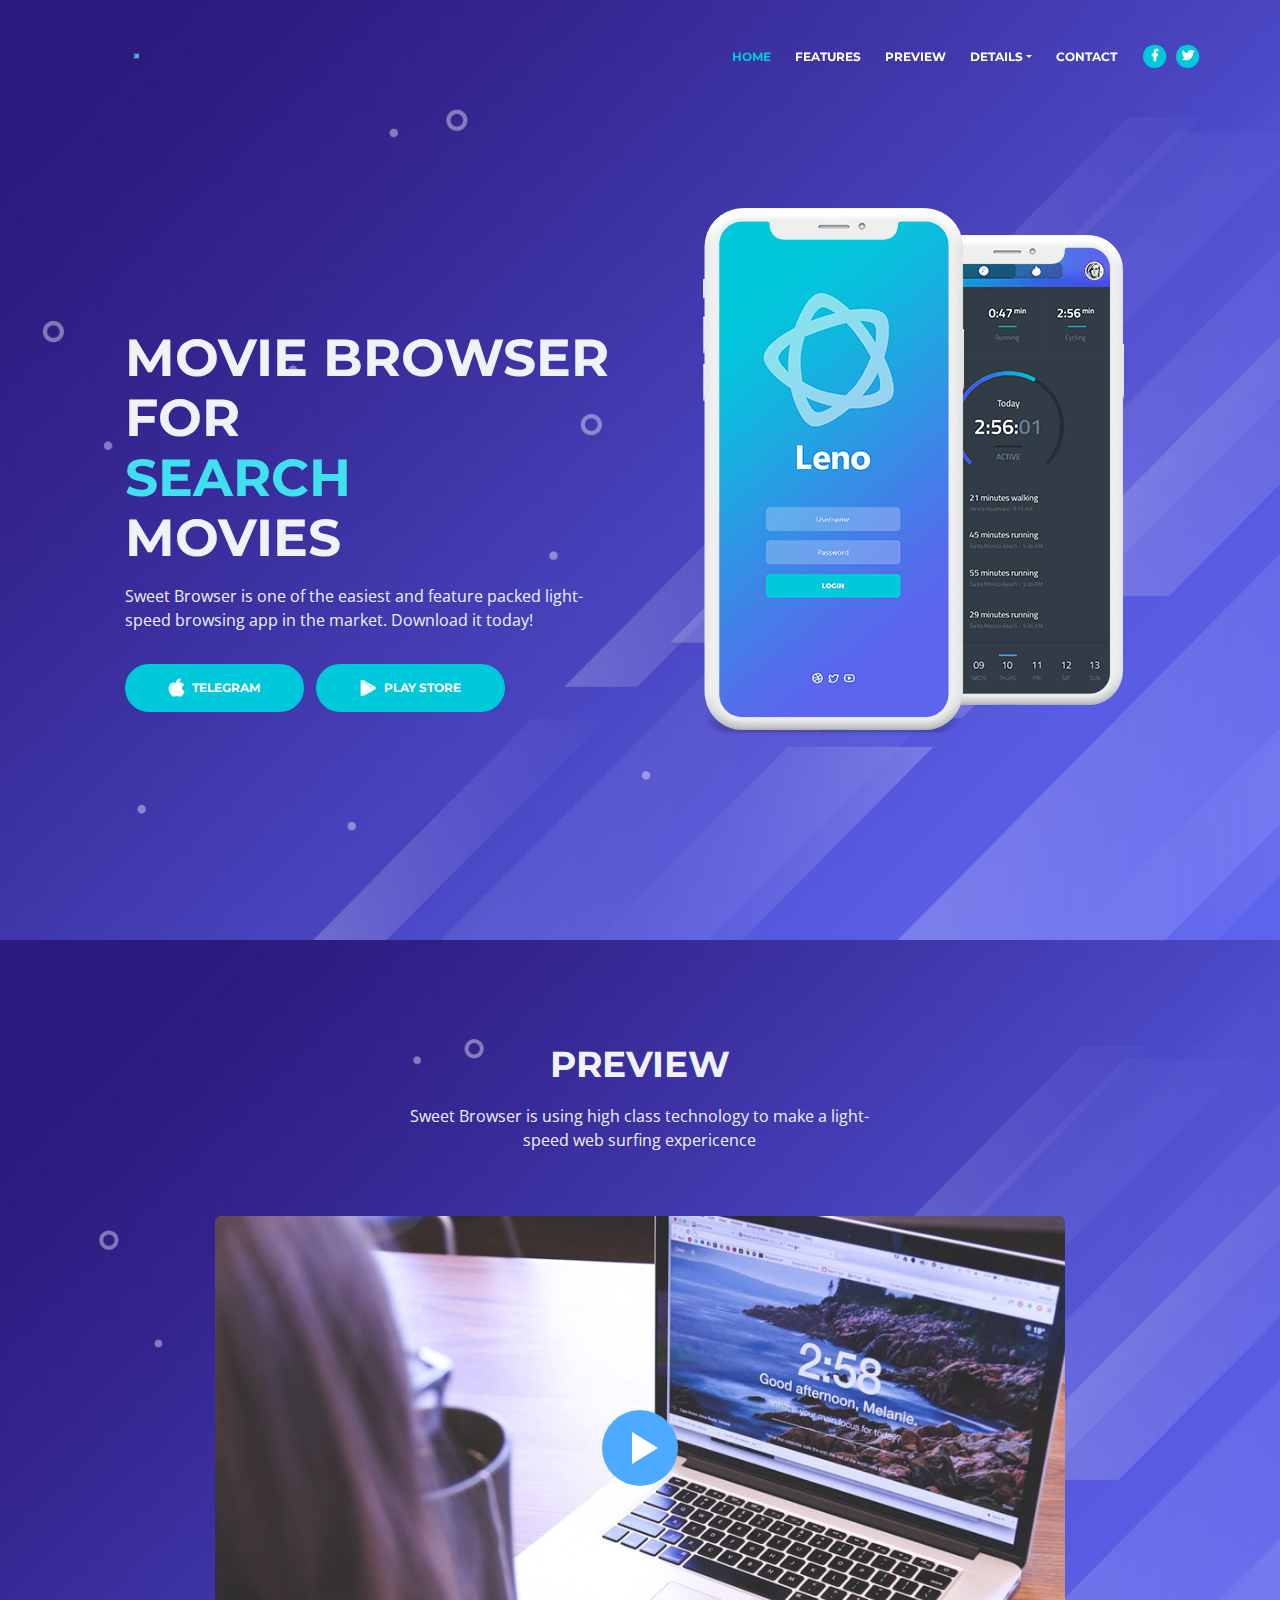
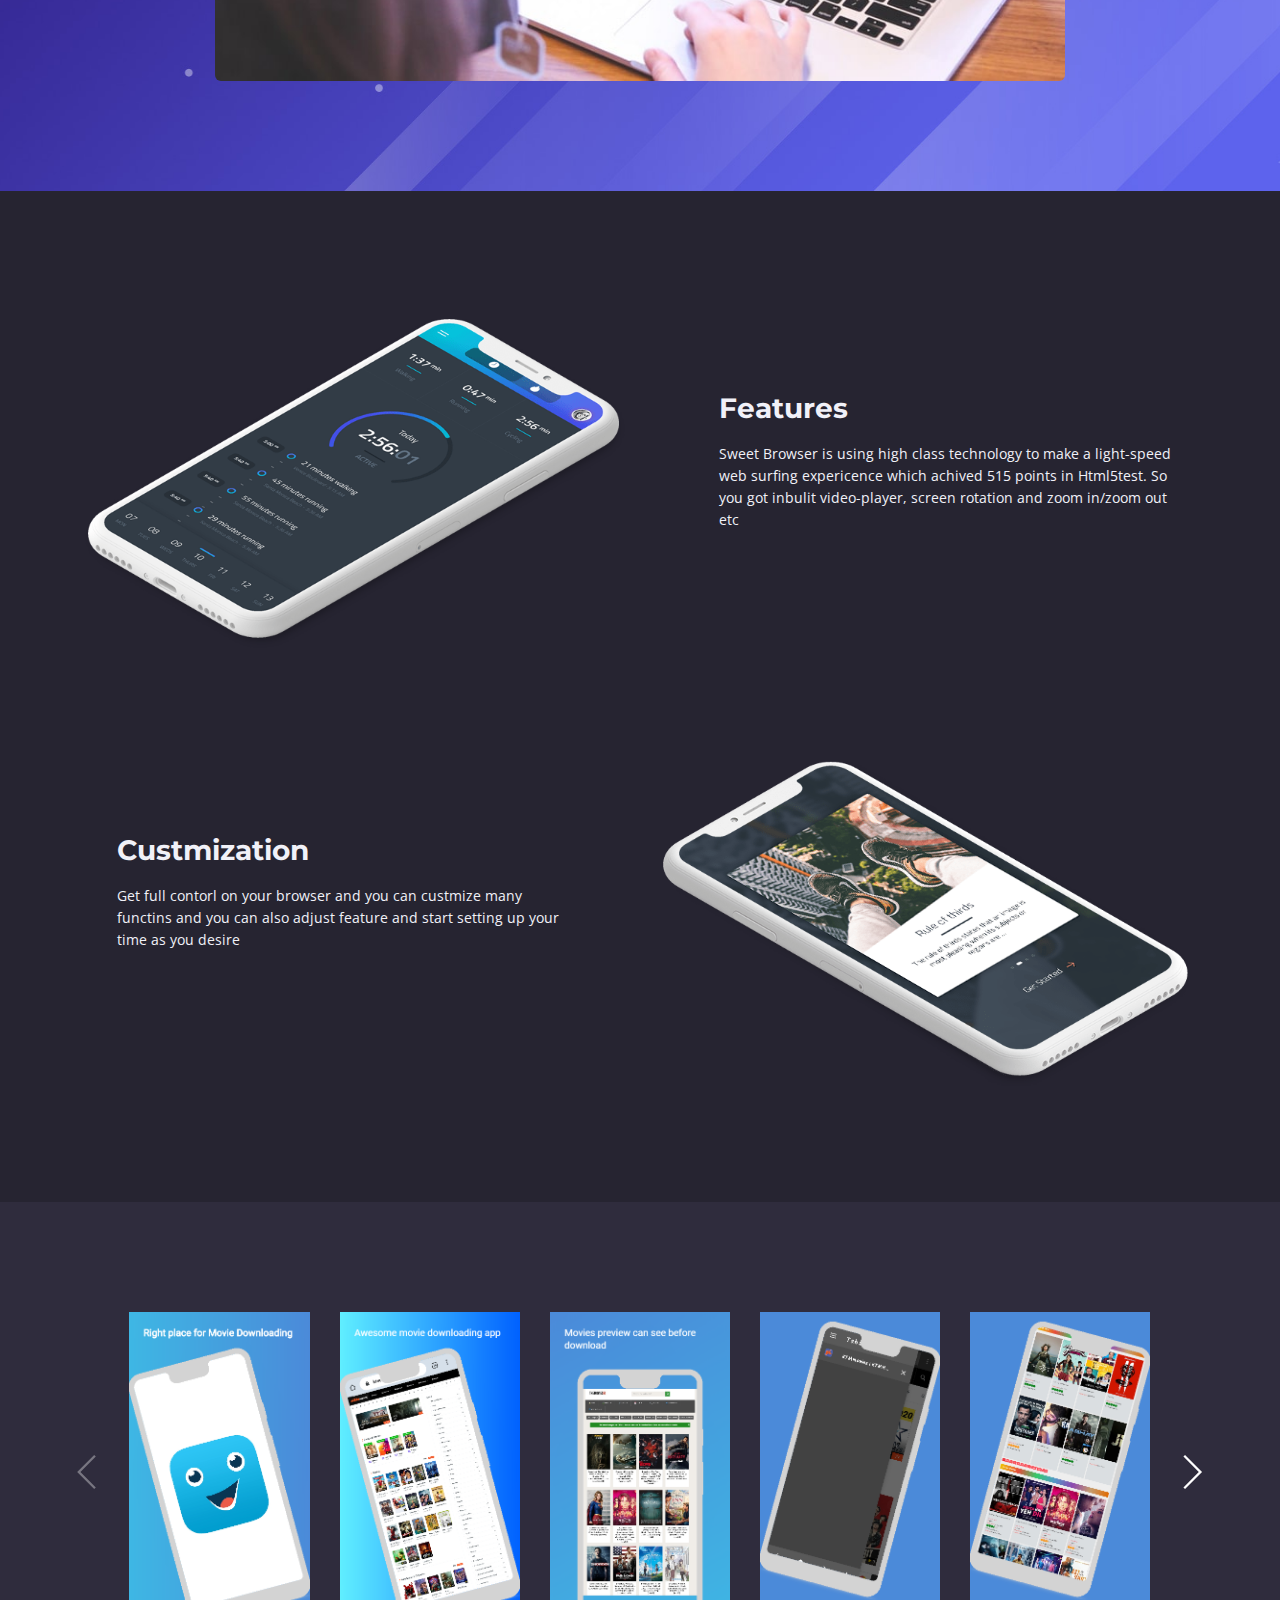
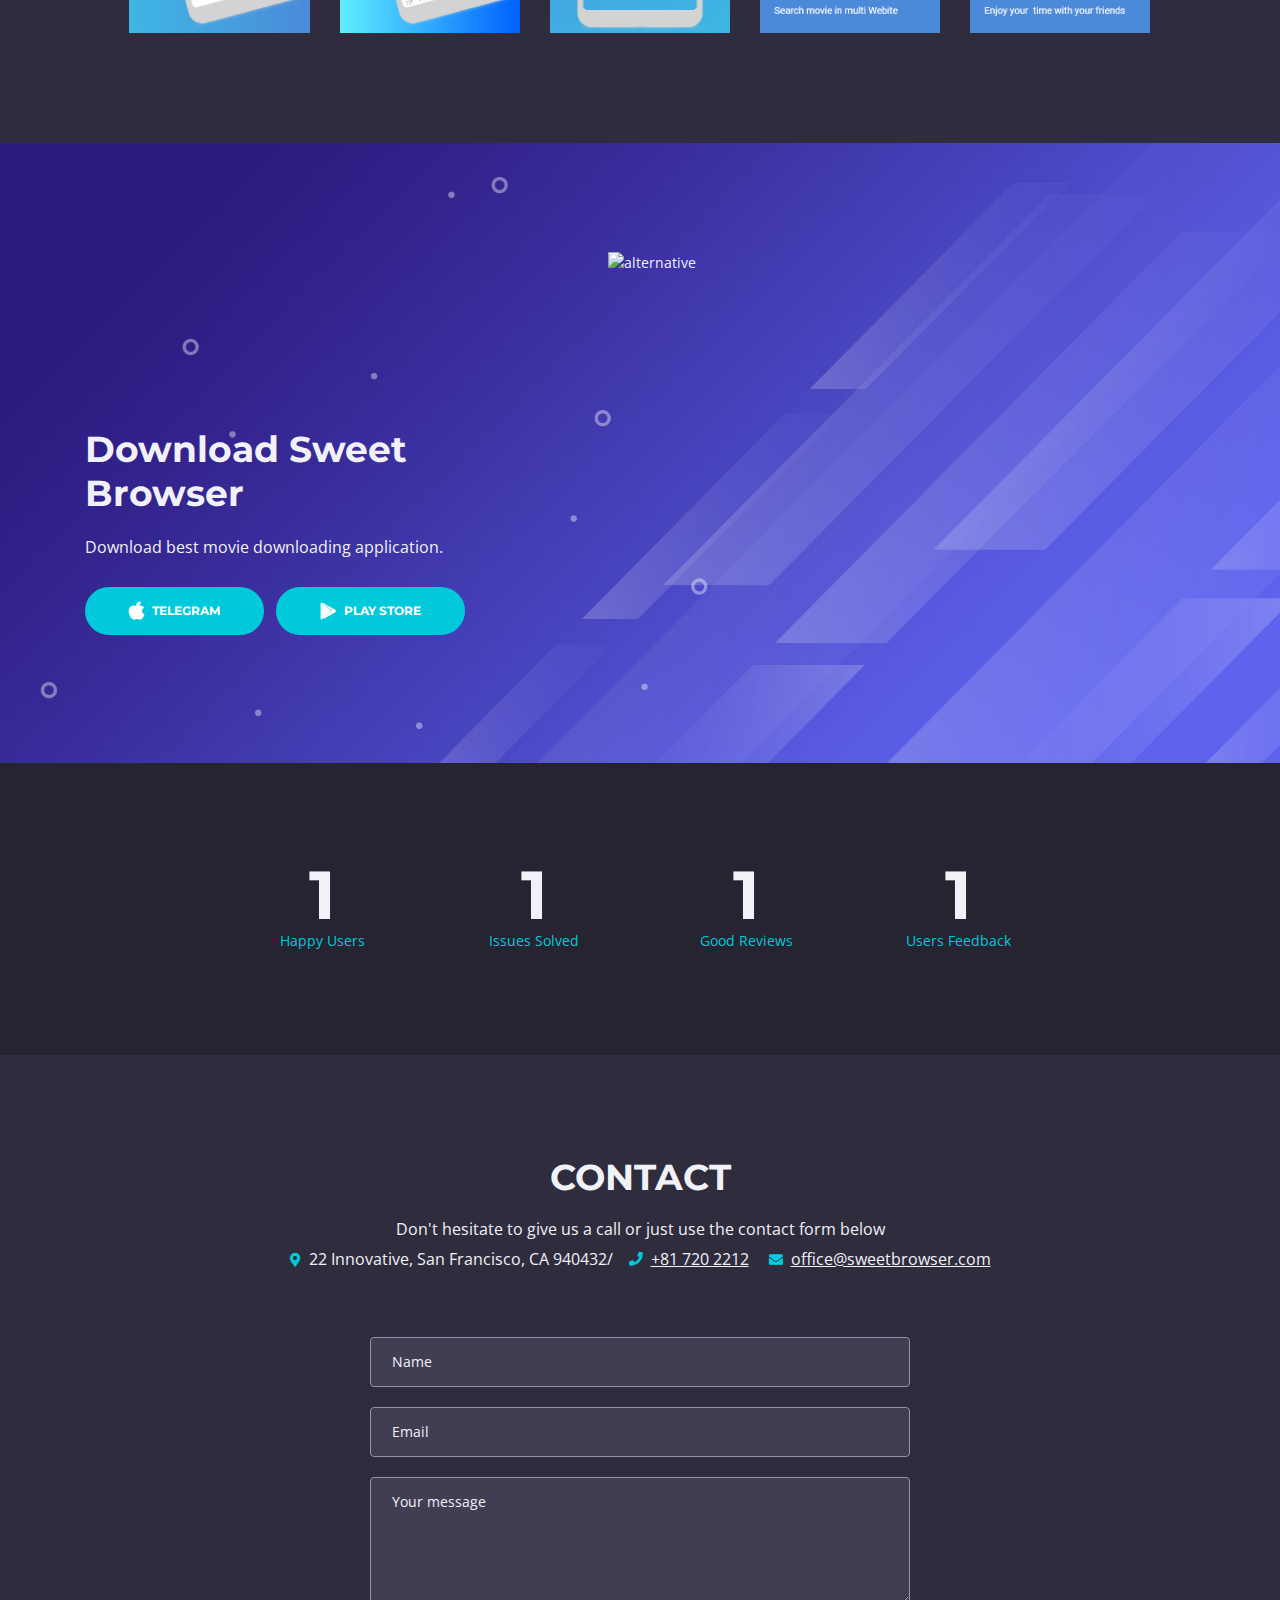
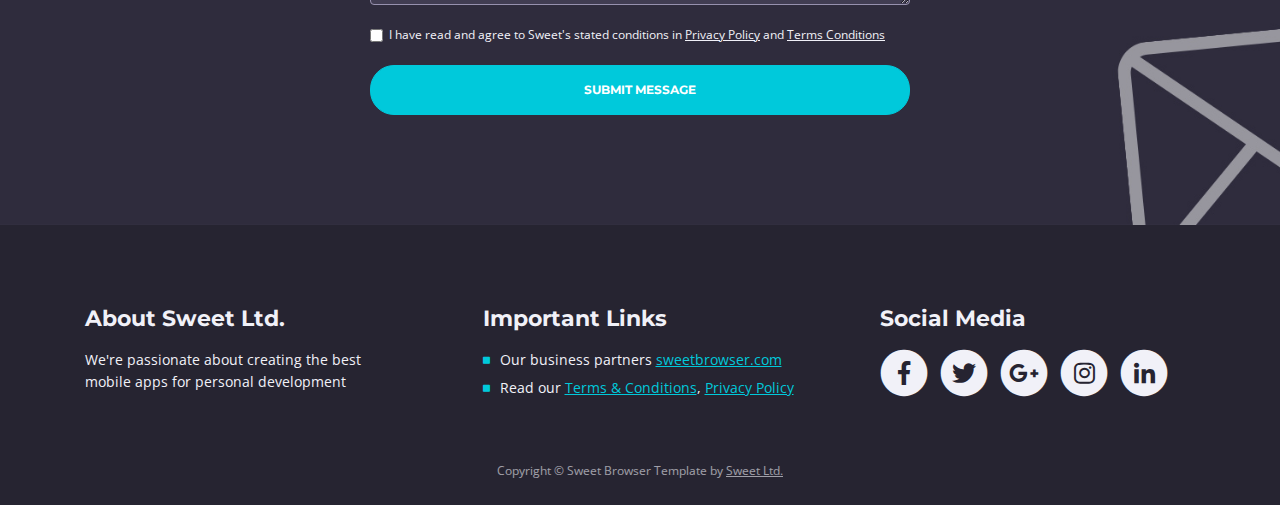
==== commit b94f0b9d: "Update index.html" ====
--- a/index.html
+++ b/index.html
@@ -321,7 +321,7 @@
                     <!-- Counter -->
                     <div id="counter">
                         <div class="cell">
-                            <div class="counter-value number-count" data-count="23100">1</div>
+                            <div class="counter-value number-count" data-count="2310">1</div>
                             <p class="counter-info">Happy Users</p>
                         </div>
                         <div class="cell">
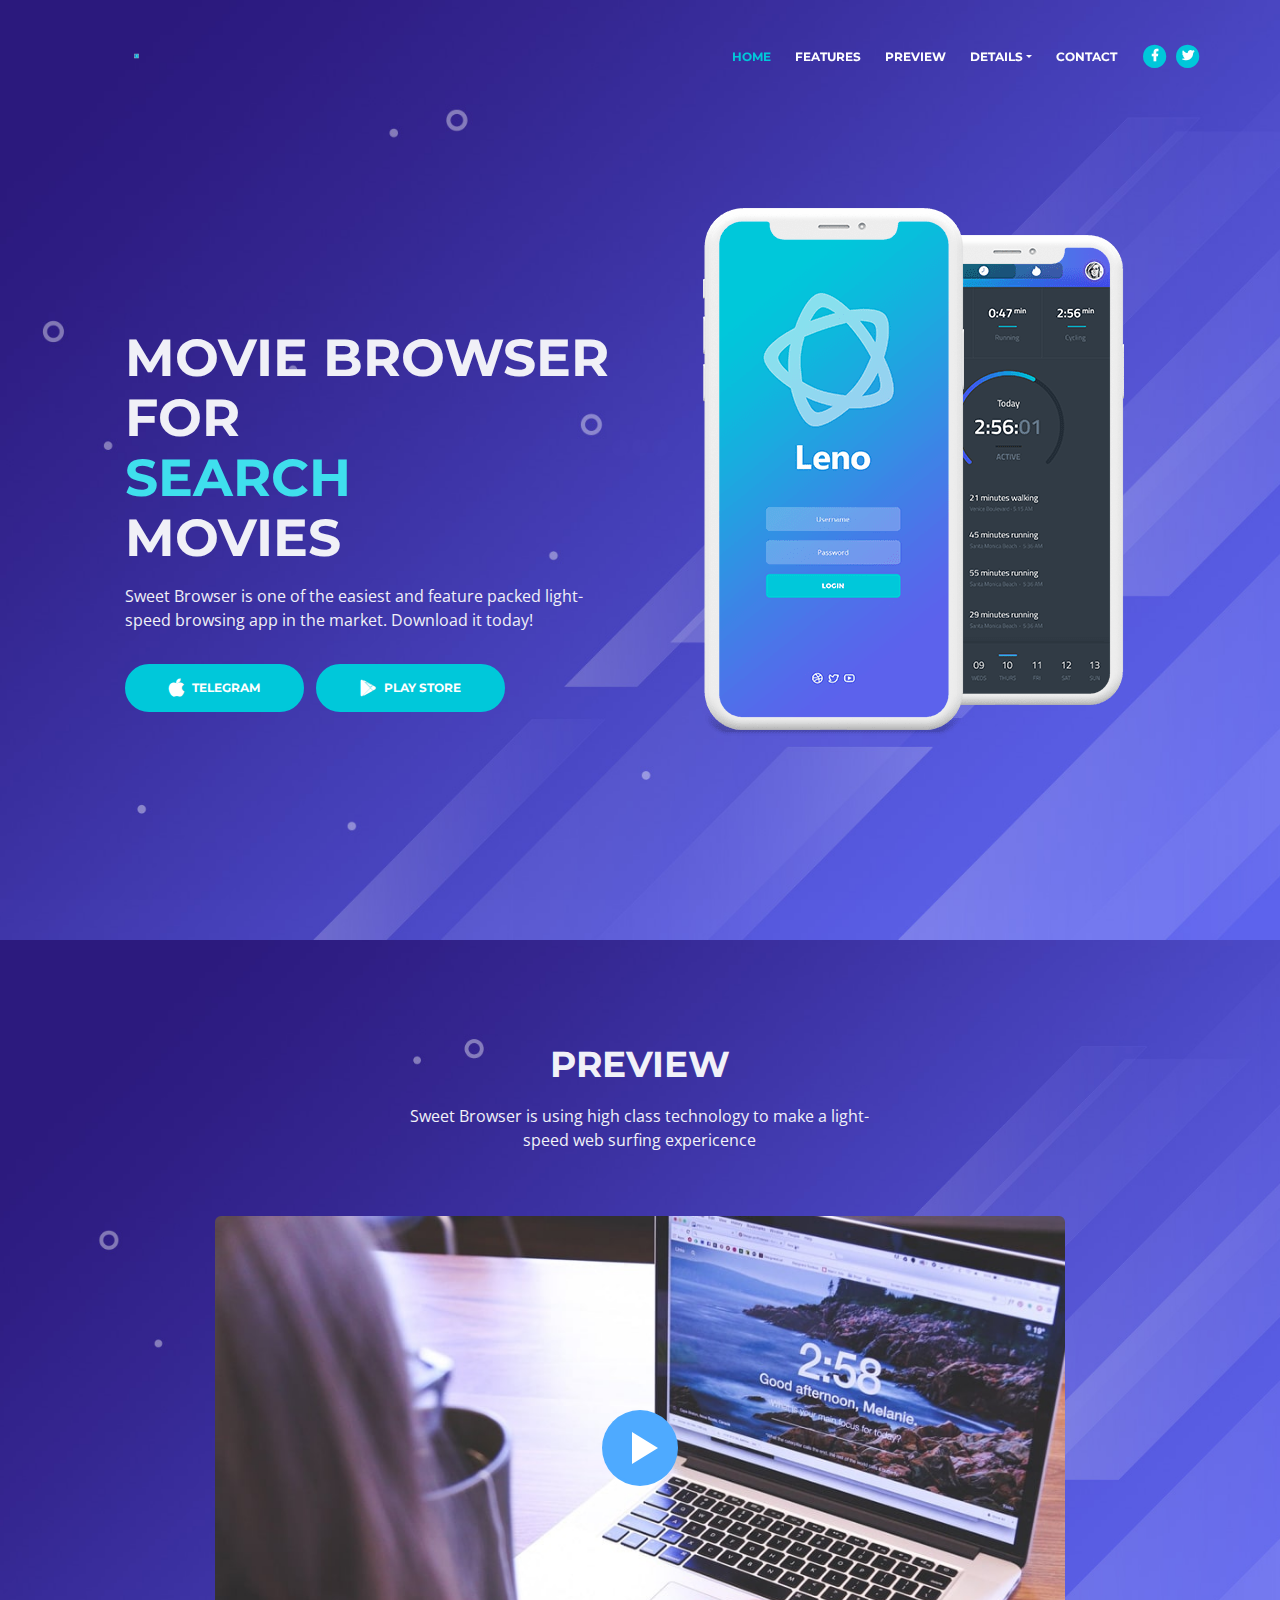
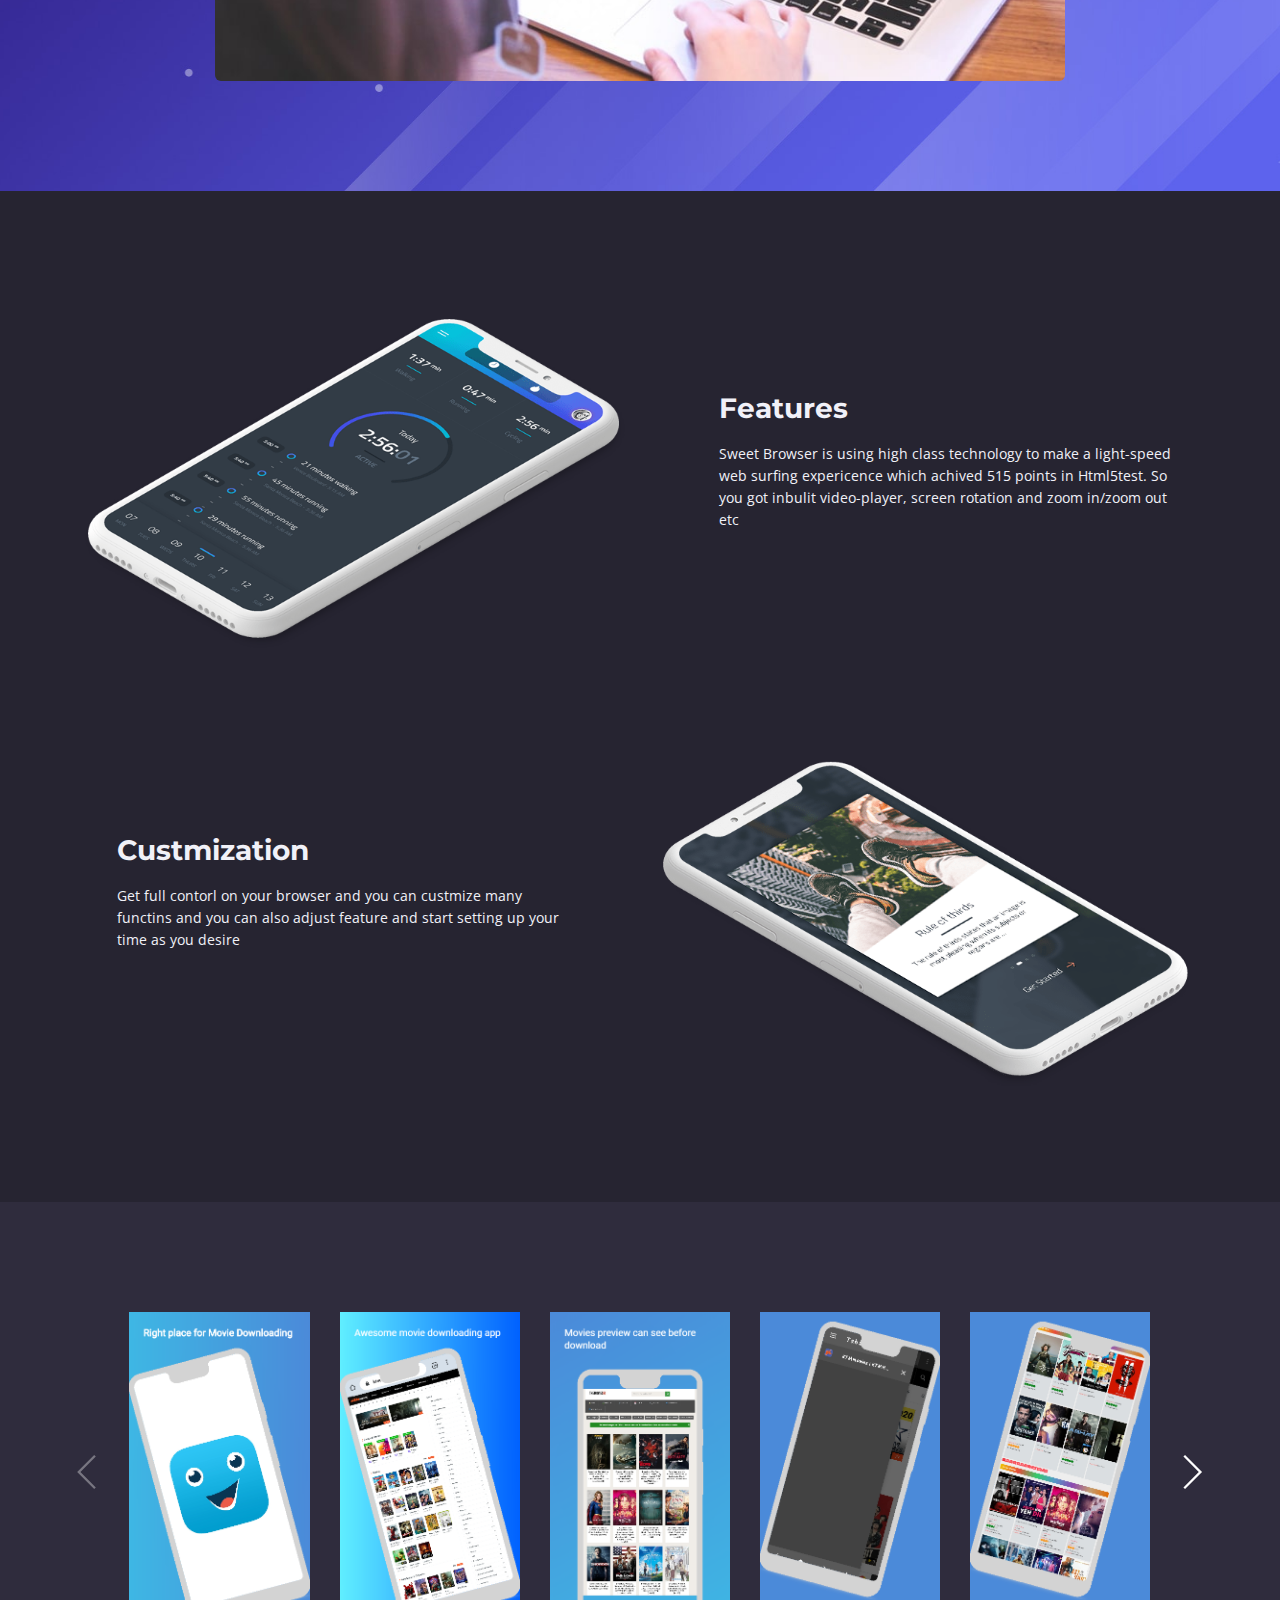
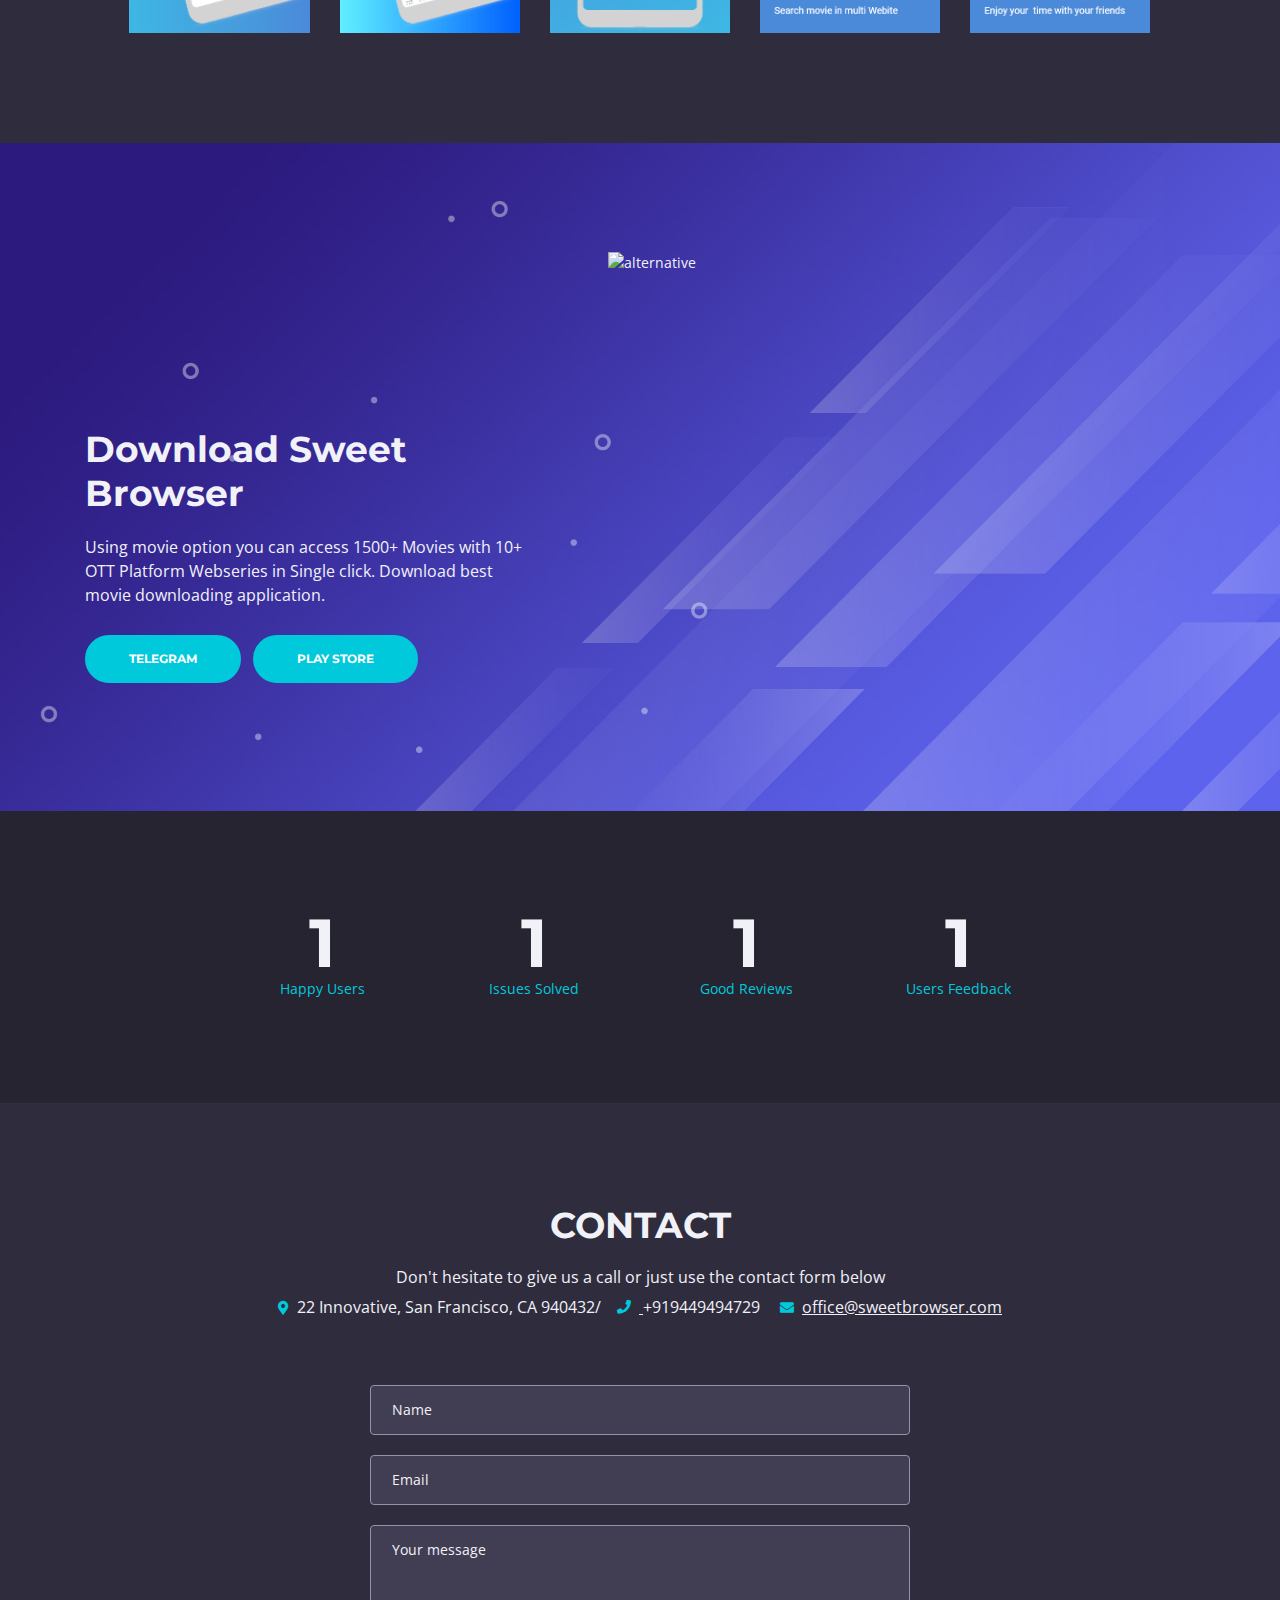
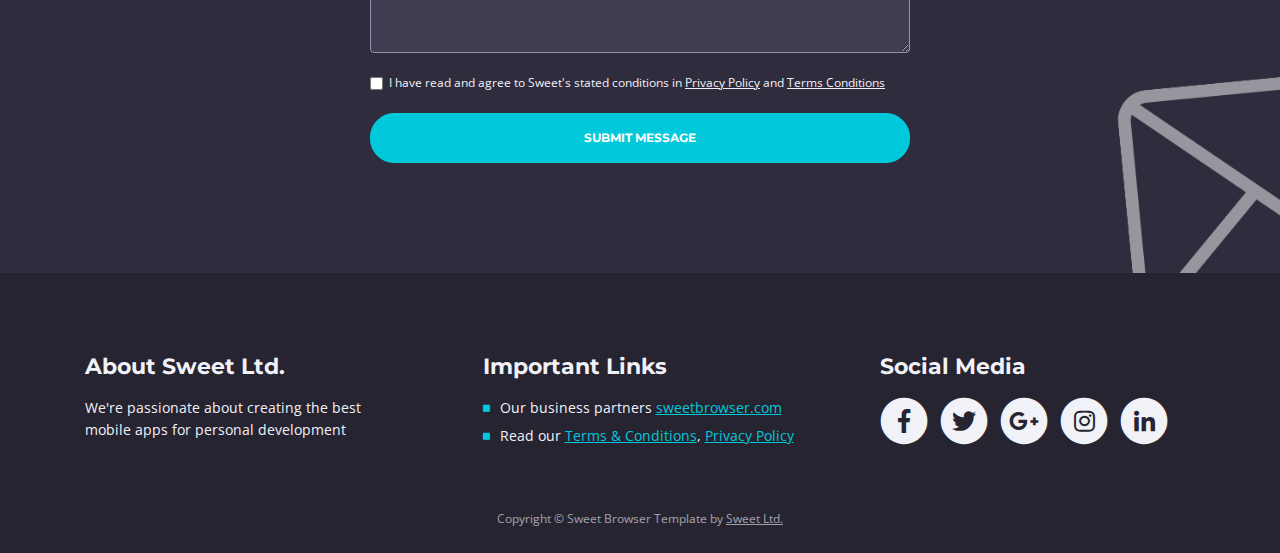
==== commit 322f4ee6: "Update index.html" ====
--- a/index.html
+++ b/index.html
@@ -7,13 +7,14 @@
     
     <!-- SEO Meta Tags -->
     <meta name="description" content="Best  Browser application for movie downloading ">
+	<script data-ad-client="ca-pub-9345400401151766" async src="https://pagead2.googlesyndication.com/pagead/js/adsbygoogle.js"></script>
     <meta name="author" content="Sweet Browser">
 
     <!-- OG Meta Tags to improve the way the post looks when you share the page on LinkedIn, Facebook, Google+ -->
-	<meta property="og:site_name" content="" /> <!-- website name -->
-	<meta property="og:site" content="" /> <!-- website link -->
-	<meta property="og:title" content=""/> <!-- title shown in the actual shared post -->
-	<meta property="og:description" content="" /> <!-- description shown in the actual shared post -->
+	<meta property="og:site_name" content=" Sweet rowser" /> <!-- website name -->
+	<meta property="og:site" content=" https://www.sweetbrowser.com/" /> <!-- website link -->
+	<meta property="og:title" content="Sweet Browser"/> <!-- title shown in the actual shared post -->
+	<meta property="og:description" content="Using movie option you can access 1500+ Movies with 10+ OTT Platform Webseries in Single click. Download best movie downloading application." /> <!-- description shown in the actual shared post -->
 	<meta property="og:image" content="" /> <!-- image link, make sure it's jpg -->
 	<meta property="og:url" content="" /> <!-- where do you want your post to link to -->
 	<meta property="og:type" content="article" />
@@ -90,13 +91,13 @@
             </ul>
             <span class="nav-item social-icons">
                 <span class="fa-stack">
-                    <a href="#your-link">
+                    <a href="https://www.facebook.com/sweetbrowser">
                         <i class="fas fa-circle fa-stack-2x"></i>
                         <i class="fab fa-facebook-f fa-stack-1x"></i>
                     </a>
                 </span>
                 <span class="fa-stack">
-                    <a href="#your-link">
+                    <a href="https://twitter.com/SINGH77ARPIT/">
                         <i class="fas fa-circle fa-stack-2x"></i>
                         <i class="fab fa-twitter fa-stack-1x"></i>
                     </a>
@@ -116,8 +117,8 @@
                         <div class="text-container">
                             <h1>MOVIE BROWSER<br> FOR</br><span id="js-rotating">SEARCH, STREAM, DOWNLOAD</span></br> MOVIES </h1>
                             <p class="p-large">Sweet Browser is one of the easiest and feature packed light-speed browsing  app in the market. Download it today!</p>
-                            <a class="btn-solid-lg page-scroll" href="#your-link"><i class="fab fa-apple"></i>TELEGRAM</a>
-                            <a class="btn-solid-lg page-scroll" href="#your-link"><i class="fab fa-google-play"></i>PLAY STORE</a>
+                            <a class="btn-solid-lg page-scroll" href="https://t.me/moviebrow"><i class="fab fa-apple"></i>TELEGRAM</a>
+                            <a class="btn-solid-lg page-scroll" href=https://play.google.com/store/apps/details?id=com.sweetbrowser.ice><i class="fab fa-google-play"></i>PLAY STORE</a>
                         </div>
                     </div> <!-- end of col -->
                     <div class="col-lg-6">
@@ -296,9 +297,9 @@
                 <div class="col-lg-6 col-xl-5">
                     <div class="text-container">
                         <h2>Download <span class="blue">Sweet Browser</span></h2>
-                        <p class="p-large"> Download best movie downloading application.</p>
-                        <a class="btn-solid-lg" href="#your-link"><i class="fab fa-apple"></i>TELEGRAM</a>
-                        <a class="btn-solid-lg" href="#your-link"><i class="fab fa-google-play"></i>PLAY STORE</a>
+                        <p class="p-large"> Using movie option you can access 1500+ Movies with 10+ OTT Platform Webseries in Single click. Download best movie downloading application.</p>
+                        <a class="btn-solid-lg" href="#your-link"><i class="t.me/moviebrow"></i>TELEGRAM</a>
+                        <a class="btn-solid-lg" href="#your-link"><i class="https://play.google.com/store/apps/details?id=com.sweetbrowser.ice"></i>PLAY STORE</a>
                     </div> <!-- end of text-container -->
                 </div> <!-- end of col -->
                 <div class="col-lg-6 col-xl-7">
@@ -355,8 +356,8 @@
                     <ul class="list-unstyled li-space-lg">
                         <li class="address">Don't hesitate to give us a call or just use the contact form below</li>
                         <li><i class="fas fa-map-marker-alt"></i>22 Innovative, San Francisco, CA 940432/
-                        <li><i class="fas fa-phone"></i><a class="blue" href="tel:003024630820">+81 720 2212</a></li>
-                        <li><i class="fas fa-envelope"></i><a class="blue" href="mailto:office@leno.com">office@sweetbrowser.com</a></li>
+                        <li><i class="fas fa-phone"></i><a class="blue" href="tel:"> </a>+919449494729</li>
+                        <li><i class="fas fa-envelope"></i><a class="blue" href="mailto:office@sweetbrowser.com">office@sweetbrowser.com</a></li>
                     </ul>
                 </div> <!-- end of col -->
             </div> <!-- end of row -->
@@ -429,13 +430,13 @@
                     <div class="footer-col last">
                         <h4>Social Media</h4>
                         <span class="fa-stack">
-                            <a href="#your-link">
+                            <a href="https://www.facebook.com/sweetbrowser">
                                 <i class="fas fa-circle fa-stack-2x"></i>
                                 <i class="fab fa-facebook-f fa-stack-1x"></i>
                             </a>
                         </span>
                         <span class="fa-stack">
-                            <a href="#your-link">
+                            <a href="https://twitter.com/SINGH77ARPIT/">
                                 <i class="fas fa-circle fa-stack-2x"></i>
                                 <i class="fab fa-twitter fa-stack-1x"></i>
                             </a>
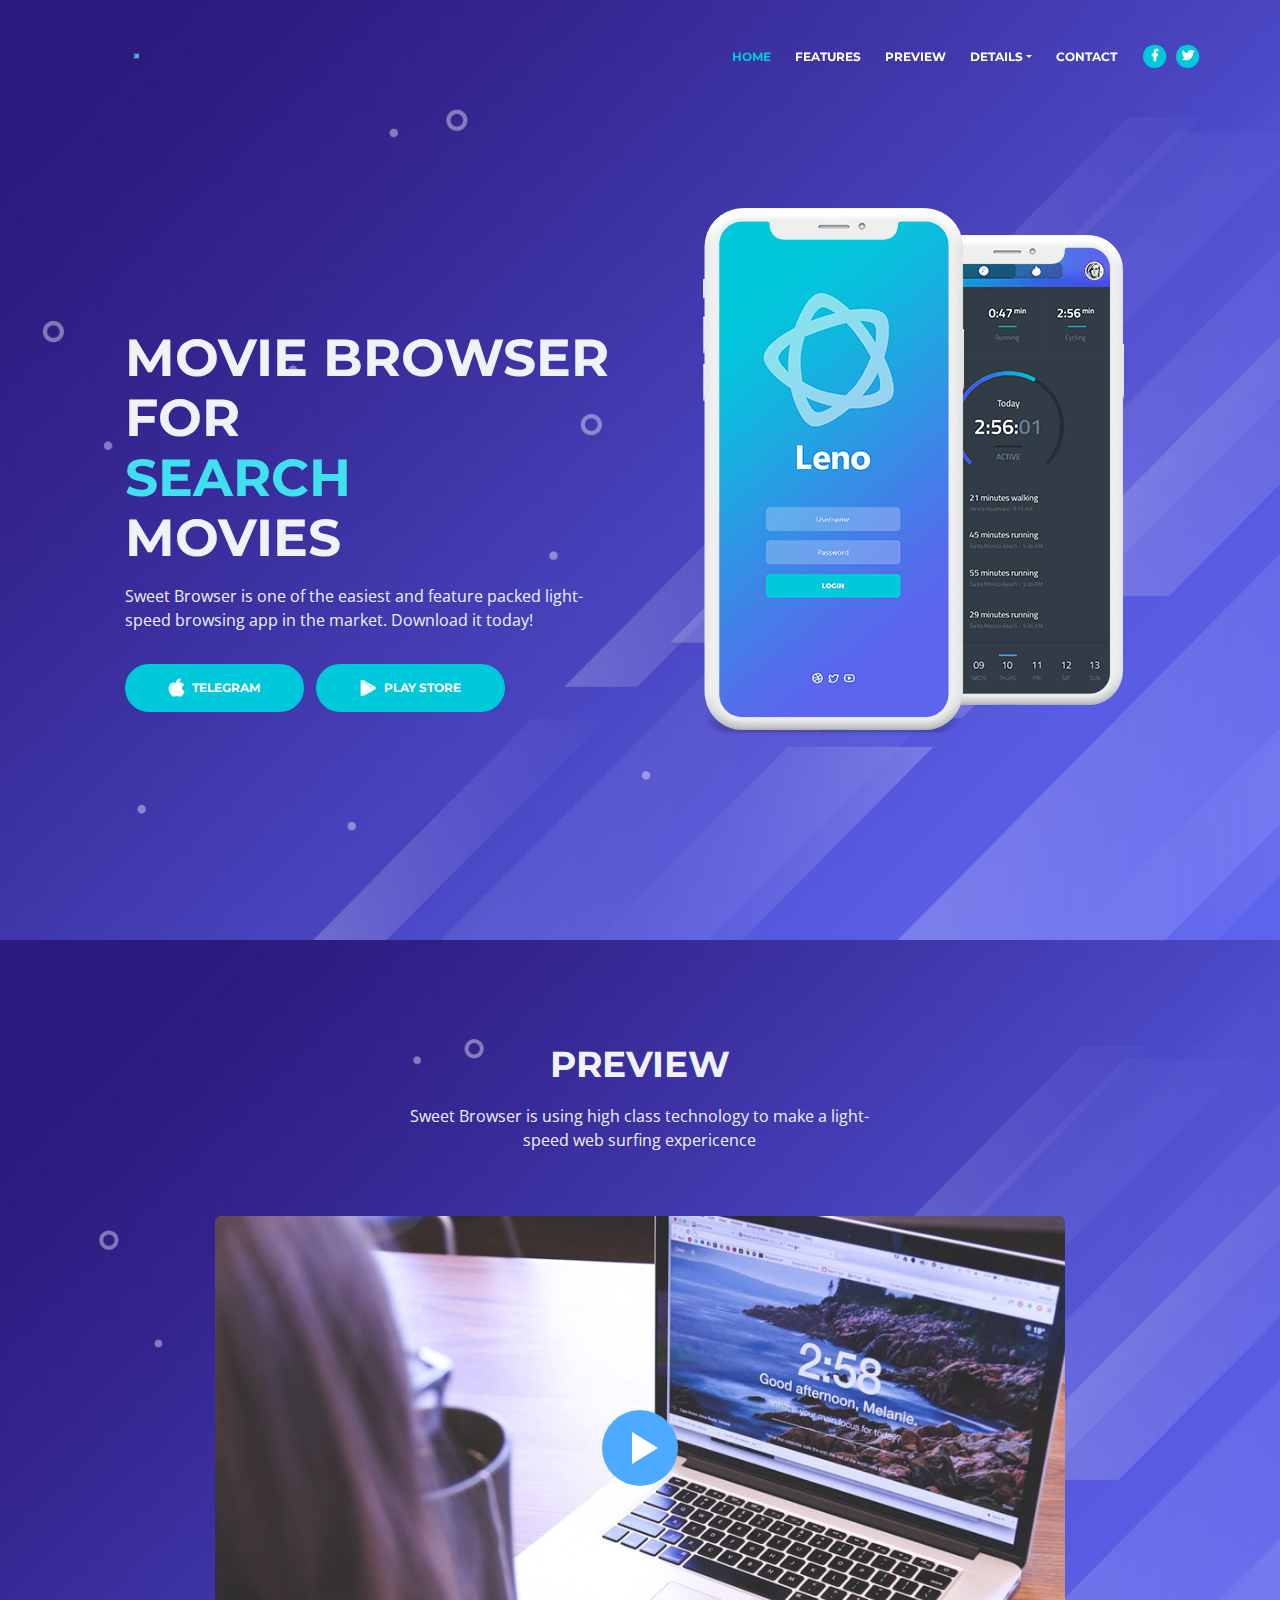
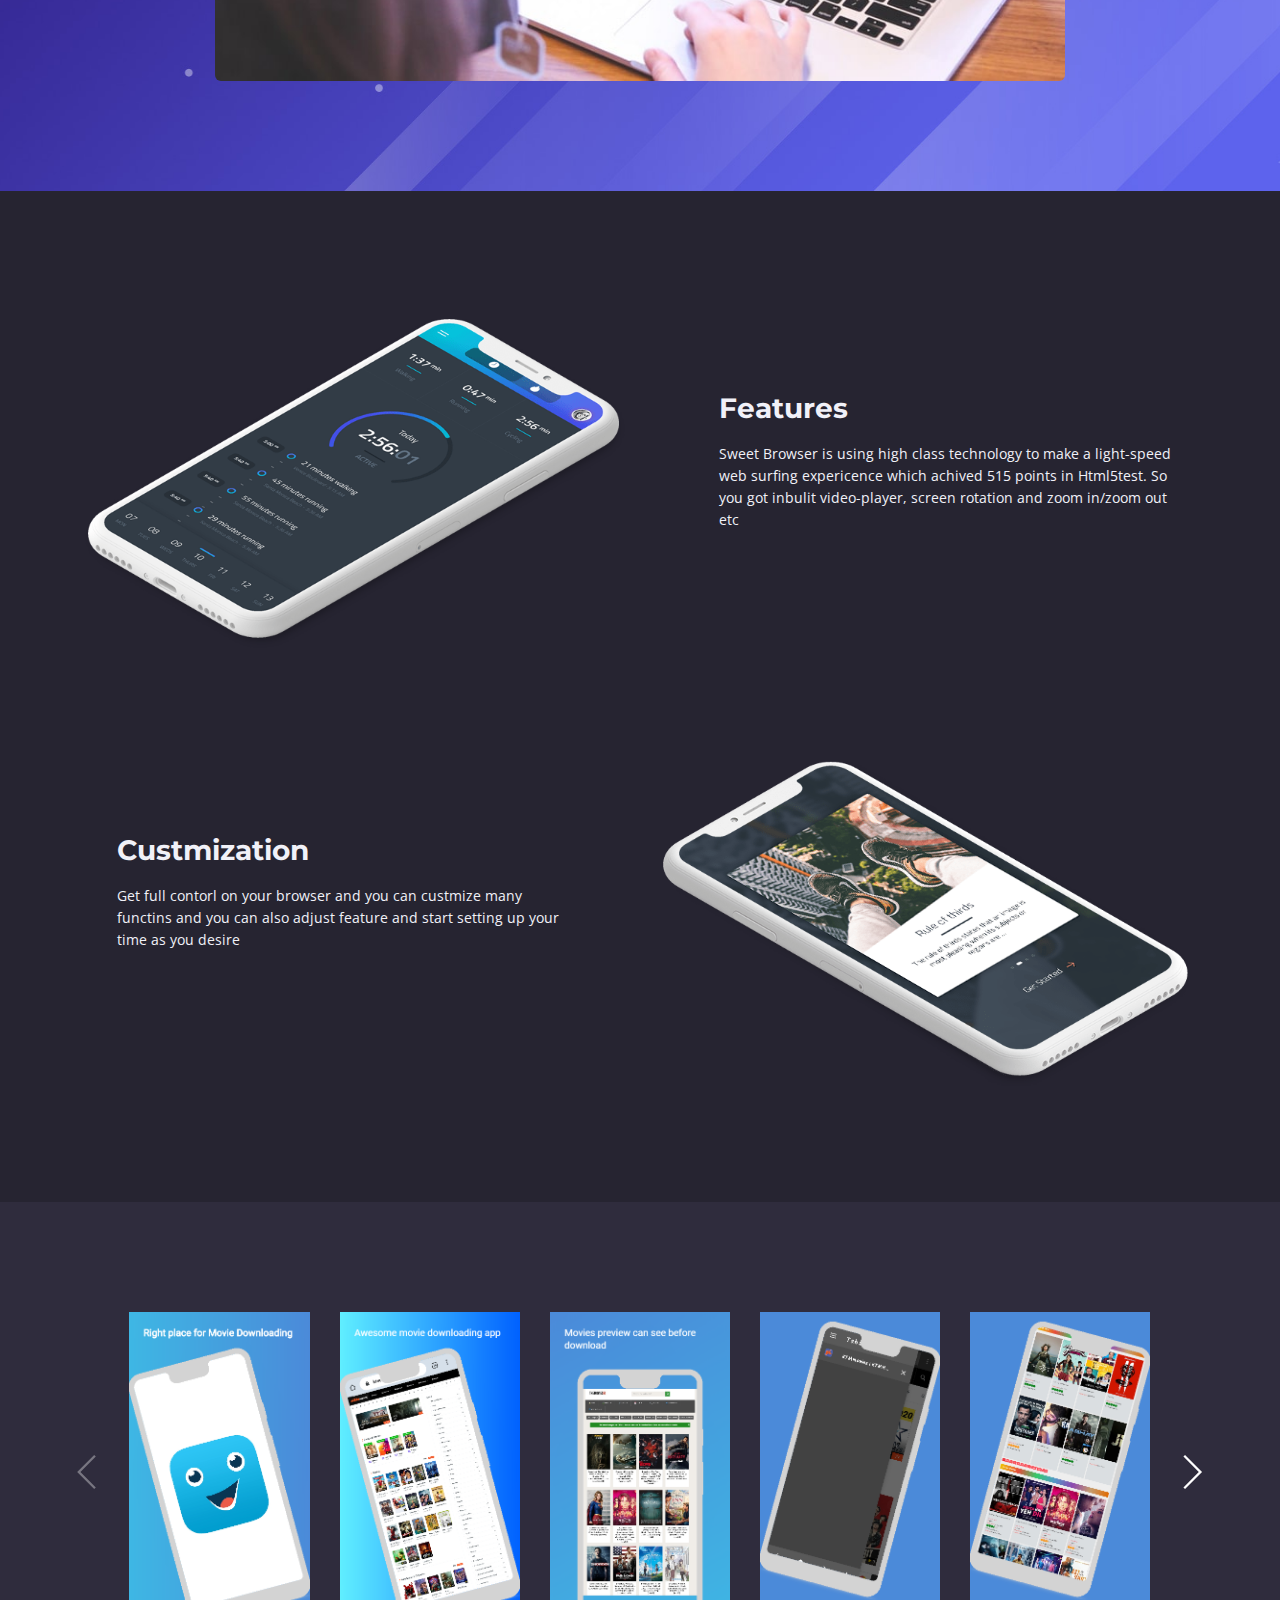
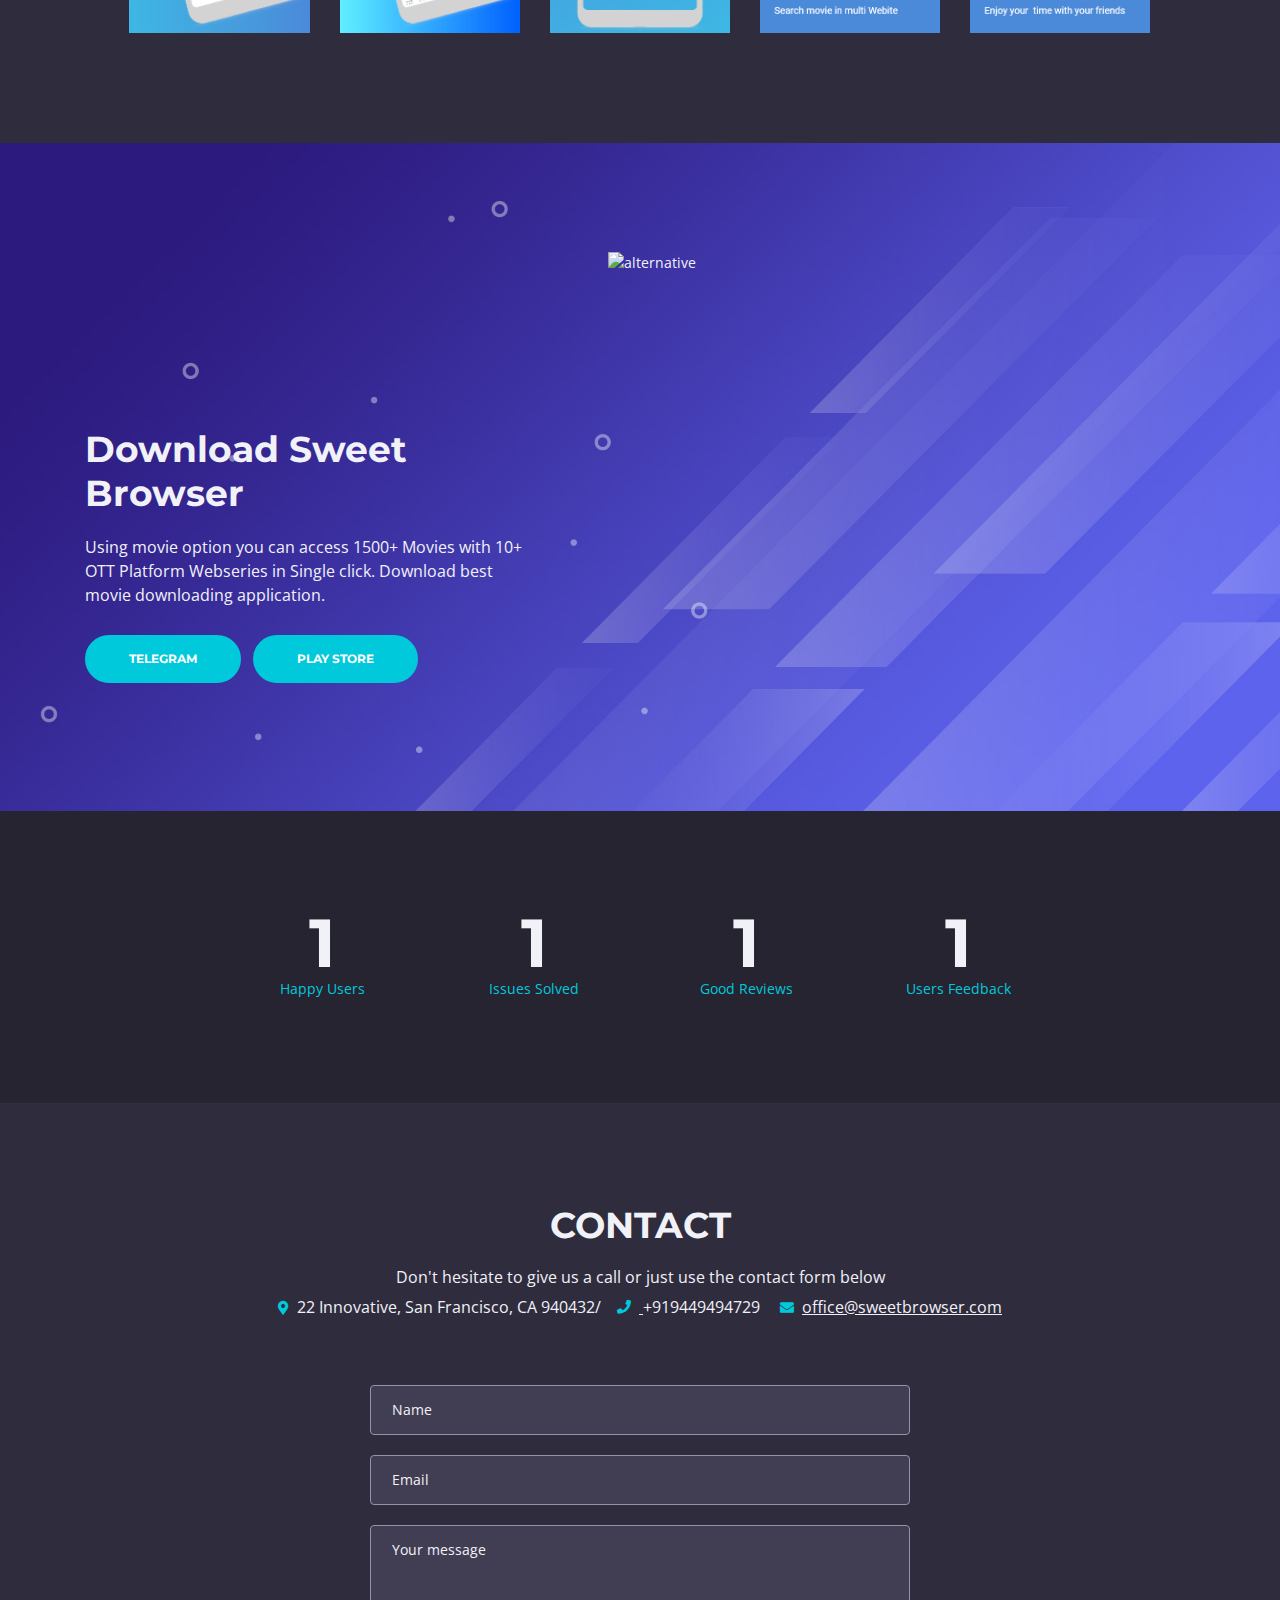
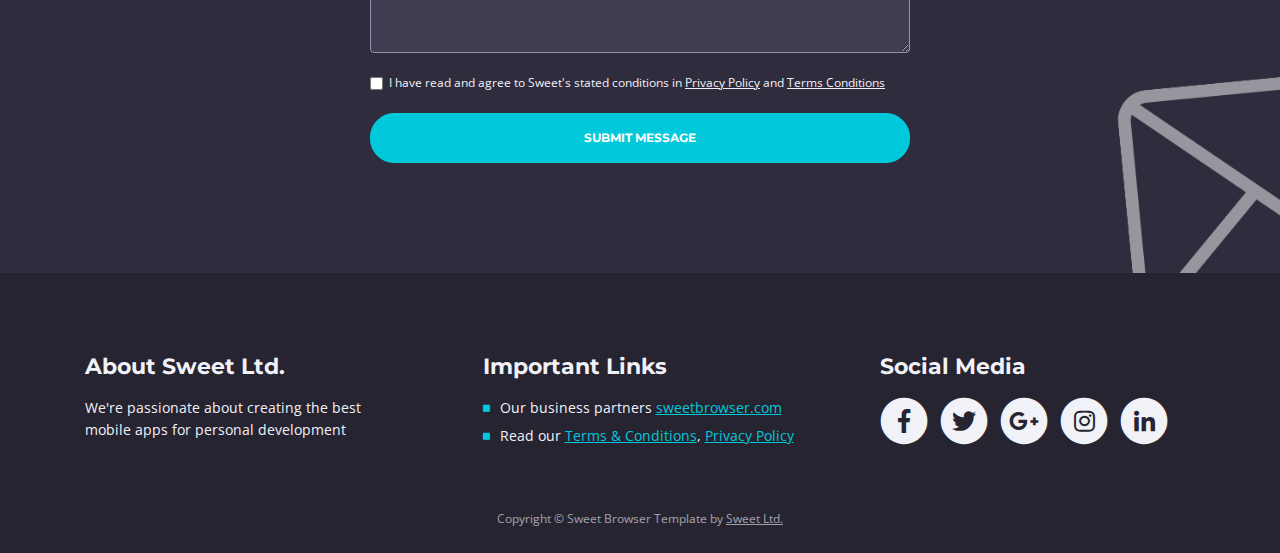
==== commit 47b3cd23: "Update index.html" ====
--- a/index.html
+++ b/index.html
@@ -9,6 +9,16 @@
     <meta name="description" content="Best  Browser application for movie downloading ">
 	<script data-ad-client="ca-pub-9345400401151766" async src="https://pagead2.googlesyndication.com/pagead/js/adsbygoogle.js"></script>
     <meta name="author" content="Sweet Browser">
+	<!-- Global site tag (gtag.js) - Google Ads: 793159772 -->
+<script async src="https://www.googletagmanager.com/gtag/js?id=AW-793159772"></script>
+<script>
+  window.dataLayer = window.dataLayer || [];
+  function gtag(){dataLayer.push(arguments);}
+  gtag('js', new Date());
+
+  gtag('config', 'AW-793159772');
+</script>
+
 
     <!-- OG Meta Tags to improve the way the post looks when you share the page on LinkedIn, Facebook, Google+ -->
 	<meta property="og:site_name" content=" Sweet rowser" /> <!-- website name -->
@@ -467,6 +477,31 @@
     <!-- end of footer -->
 
 
+<p hidden> browser  sweet browser  sweet browser  sweet browser  sweet browser  sweet browser  sweet browser  sweet browser  sweet browser  sweet browser  sweet browser  sweet browser  sweet browser  sweet browser  sweet browser  sweet browser  sweet browser  sweet browser  sweet browser  sweet browser  sweet browser  sweet browser  sweet browser  sweet browser  sweet browser  sweet browser  sweet browser  sweet browser  sweet browser  sweet browser  sweet browser  sweet browser  sweet browser  sweet browser  sweet browser  sweet browser  sweet browser  sweet browser  sweet browser  sweet browser  sweet browser  sweet browser  sweet browser  sweet browser  sweet browser  sweet browser  sweet browser  sweet browser  sweet browser  sweet browser  sweet browser  sweet browser  sweet browser  sweet browser  sweet browser  sweet browser  sweet browser  sweet browser  sweet browser  sweet browser  sweet browser  sweet browser  sweet browser  sweet browser  sweet browser  sweet browser  sweet browser  sweet browser  sweet browser  sweet browser  sweet browser  sweet browser  sweet browser  sweet browser  sweet browser  sweet browser  sweet browser  sweet browser  sweet browser  sweet browser  sweet browser  sweet browser  sweet browser  sweet browser  sweet browser  sweet browser  sweet browser  sweet browser  sweet browser  sweet browser  sweet browser  sweet browser  sweet browser  sweet browser  sweet browser  sweet browser  sweet browser  sweet browser  sweet browser  sweet browser  sweet browser  sweet browser  sweet browser  sweet browser  sweet browser  sweet browser  sweet browser  sweet browser  sweet browser  sweet browser  sweet browser  sweet browser  sweet browser  sweet browser  sweet browser  sweet browser  sweet browser  sweet browser  sweet browser  sweet browser  sweet browser  sweet browser  sweet browser  sweet browser  sweet browser  sweet browser  sweet browser  sweet browser  sweet browser  sweet browser  sweet browser  sweet browser  sweet browser  sweet browser  sweet browser  sweet browser  sweet browser  sweet browser  sweet browser  sweet browser  sweet browser  sweet browser  sweet browser  sweet browser  sweet browser  sweet browser  sweet browser  sweet browser  sweet browser  sweet browser  sweet browser  sweet browser  sweet browser  sweet browser  sweet browser  sweet browser  sweet browser  sweet browser  sweet browser  sweet browser  sweet browser  sweet browser  sweet browser  sweet browser  sweet browser  sweet browser  sweet browser  sweet browser  sweet browser  sweet browser  sweet browser  sweet browser  sweet browser  sweet browser  sweet browser  sweet browser  sweet browser  sweet browser  sweet browser  sweet browser  sweet browser  sweet browser  sweet browser  sweet browser  sweet browser  sweet browser  sweet browser  sweet browser  sweet browser  sweet browser  sweet browser  sweet browser  sweet browser  sweet browser  sweet browser  sweet browser  sweet browser  sweet browser  sweet browser  sweet browser  sweet browser  sweet browser  sweet browser  sweet browser  sweet browser  sweet browser  sweet browser  sweet browser  sweet browser  sweet browser  sweet browser  sweet browser  sweet browser  sweet browser  sweet browser  sweet browser  sweet browser  sweet browser  sweet browser  sweet browser  sweet browser  sweet browser  sweet browser  sweet browser  sweet browser  sweet browser  sweet browser  sweet browser  sweet browser  sweet browser  sweet browser  sweet browser  sweet browser  sweet browser  sweet browser  sweet browser  sweet browser  sweet browser  sweet browser  sweet browser  sweet browser  sweet browser  sweet browser  sweet browser  sweet browser  sweet browser  sweet browser  sweet browser  sweet browser  sweet browser  sweet browser  sweet browser  sweet browser  sweet browser  sweet browser  sweet browser  sweet browser  sweet browser  sweet browser  sweet browser  sweet browser  sweet browser  sweet browser  sweet browser  sweet browser  sweet browser  sweet browser  sweet browser  sweet browser  sweet browser  sweet browser  sweet browser  sweet browser  sweet browser  sweet browser  sweet browser  sweet browser  sweet browser  sweet browser  sweet browser  sweet browser  sweet browser  sweet browser  sweet browser  sweet browser  sweet browser  sweet browser  sweet browser  sweet browser  sweet browser  sweet browser  sweet browser  sweet browser  sweet browser  sweet browser  sweet browser  sweet browser  sweet browser  sweet browser  sweet browser  sweet browser  sweet browser  sweet browser  sweet browser  sweet browser  sweet browser  sweet browser  sweet browser  sweet browser  sweet browser  sweet browser  sweet browser  sweet browser  sweet browser  sweet browser  sweet browser  sweet browser  sweet browser  sweet browser  sweet browser  sweet browser  sweet browser  sweet browser  sweet browser  sweet browser  sweet browser  sweet browser  sweet browser  sweet browser  sweet browser  sweet browser  sweet browser  sweet browser  sweet browser  sweet browser  sweet browser  sweet browser  sweet browser  sweet browser  sweet browser  sweet browser  sweet browser  sweet browser  sweet browser  sweet browser  sweet browser  sweet browser  sweet browser  sweet browser  sweet browser  sweet browser  sweet browser  sweet browser  sweet browser  sweet browser  sweet browser  sweet browser  sweet browser  sweet browser  sweet browser  sweet browser  sweet browser  sweet browser  sweet browser  sweet browser  sweet browser  sweet browser  sweet browser  sweet browser  sweet browser  sweet browser  sweet browser  sweet browser  sweet browser  sweet browser  sweet browser  sweet browser  sweet browser  sweet browser  sweet browser  sweet browser  sweet browser  sweet browser  sweet browser  sweet browser  sweet browser  sweet browser  sweet browser  sweet browser  sweet browser  sweet browser  sweet browser  sweet browser  sweet browser  sweet browser  sweet browser  sweet browser  sweet browser  sweet browser  sweet browser  sweet browser  sweet browser  sweet browser  sweet browser  sweet browser  sweet browser  sweet browser  sweet browser  sweet browser  sweet browser  sweet browser  sweet browser  sweet browser  sweet browser  sweet browser  sweet browser  sweet browser  sweet browser  sweet browser  sweet browser  sweet browser  sweet browser  sweet browser  sweet browser  sweet browser  sweet browser  sweet browser  sweet browser  sweet browser  sweet browser  sweet browser  sweet browser  sweet browser  sweet browser  sweet browser  sweet browser  sweet browser  sweet browser  sweet browser  sweet browser  sweet browser  sweet browser  sweet browser  sweet browser  sweet browser  sweet browser  sweet browser  sweet browser  sweet browser  sweet browser  sweet browser  sweet browser  sweet browser  sweet browser  sweet browser  sweet browser  sweet browser  sweet browser  sweet browser  sweet browser  sweet browser  sweet browser  sweet browser  sweet browser  sweet browser  sweet browser  sweet browser  sweet browser  sweet browser  sweet browser  sweet browser  sweet browser  sweet browser  sweet browser  sweet browser  sweet browser  sweet browser  sweet browser  sweet browser  sweet browser  sweet browser  sweet browser  sweet browser  sweet browser  sweet browser  sweet browser  sweet browser  sweet browser  sweet browser  sweet browser  sweet browser  sweet browser  sweet browser  sweet browser  sweet browser  sweet browser  sweet browser  sweet browser  sweet browser  sweet browser  sweet browser  sweet browser  sweet browser  sweet browser  sweet browser  sweet browser  sweet browser  sweet browser  sweet browser  sweet browser  sweet browser  sweet browser  sweet browser  sweet browser  sweet browser  sweet browser  sweet browser  sweet browser  sweet browser  sweet browser  sweet browser  sweet browser  sweet browser  sweet browser  sweet browser  sweet browser  sweet browser  sweet browser  sweet browser  sweet browser  sweet browser  sweet browser  sweet browser  sweet browser  sweet browser  sweet browser  sweet browser  sweet browser  sweet browser  sweet browser  sweet browser  sweet browser  sweet browser  sweet browser  sweet browser  sweet browser  sweet browser  sweet browser  sweet browser  sweet browser  sweet browser  sweet browser  sweet browser  sweet browser  sweet browser  sweet browser  sweet browser  sweet browser  sweet browser  sweet browser  sweet browser  sweet browser  sweet browser  sweet browser  sweet browser  sweet browser  sweet browser  sweet browser  sweet browser  sweet browser  sweet browser  sweet browser  sweet browser  sweet browser  sweet browser  sweet browser  sweet browser  sweet browser  sweet browser  sweet browser  sweet browser  sweet browser  sweet browser  sweet browser  sweet browser  sweet browser  sweet browser  sweet browser  sweet browser  sweet browser  sweet browser  sweet browser  sweet browser  sweet browser  sweet browser  sweet browser  sweet browser  sweet browser  sweet browser  sweet browser  sweet browser  sweet browser  sweet browser  sweet browser  sweet browser  sweet browser  sweet browser  sweet browser  sweet browser  sweet browser  sweet browser  sweet browser  sweet browser  sweet browser  sweet browser  sweet browser  sweet browser  sweet browser  sweet browser  sweet browser  sweet browser  sweet browser  sweet browser  sweet browser  sweet browser  sweet browser  sweet browser  sweet browser  sweet browser  sweet browser  sweet browser  sweet browser  sweet browser  sweet browser  sweet browser  sweet browser  sweet browser  sweet browser  sweet browser  sweet browser  sweet browser  sweet browser  sweet browser  sweet browser  sweet browser  sweet browser  sweet browser  sweet browser  sweet browser  sweet browser  sweet browser  sweet browser  sweet browser  sweet browser  sweet browser  sweet browser  sweet browser  sweet browser  sweet browser  sweet browser  sweet browser  sweet browser  sweet browser  sweet browser  sweet browser  sweet browser  sweet browser  sweet browser  sweet browser  sweet browser  sweet browser  sweet browser  sweet browser  sweet browser  sweet browser  sweet browser  sweet browser  sweet browser  sweet browser  sweet browser  sweet browser  sweet browser  sweet browser  sweet browser  sweet browser  sweet browser  sweet browser  sweet browser  sweet browser  sweet browser  sweet browser  sweet browser  sweet browser  sweet browser  sweet browser  sweet browser  sweet browser  sweet browser  sweet browser  sweet browser  sweet browser  sweet browser  sweet browser  sweet browser  sweet browser  sweet browser  sweet browser  sweet browser  sweet browser  sweet browser  sweet browser  sweet browser  sweet browser  sweet browser  sweet browser  sweet browser  sweet browser  sweet browser  sweet browser  sweet browser  sweet browser  sweet browser  sweet browser  sweet browser  sweet browser  sweet browser  sweet browser  sweet browser  sweet browser  sweet browser  sweet browser  sweet browser  sweet browser  sweet browser  sweet browser  sweet browser  sweet browser  sweet browser  sweet browser  sweet browser  sweet browser  sweet browser  sweet browser  sweet browser  sweet browser  sweet browser  sweet browser  sweet browser  sweet browser  sweet browser  sweet browser  sweet browser  sweet browser  sweet browser  sweet browser  sweet browser  sweet browser  sweet browser  sweet browser  sweet browser  sweet browser  sweet browser  sweet browser  sweet browser  sweet browser  sweet browser  sweet browser  sweet browser  sweet browser  sweet browser  sweet browser  sweet browser  sweet browser  sweet browser  sweet browser  sweet browser  sweet browser  sweet browser  sweet browser  sweet browser  sweet browser  sweet browser  sweet browser  sweet browser  sweet browser  sweet browser  sweet browser  sweet browser  sweet browser  sweet browser  sweet browser  sweet browser  sweet browser  sweet browser  sweet browser  sweet browser  sweet browser  sweet browser  sweet browser  sweet browser  sweet browser  sweet browser  sweet browser  sweet browser  sweet browser  sweet browser  sweet browser  sweet browser  sweet browser  sweet browser  sweet browser  sweet browser  sweet browser  sweet browser  sweet browser  sweet browser  sweet browser  sweet browser  sweet browser  sweet browser  sweet browser  sweet browser  sweet browser  sweet browser  sweet browser  sweet browser  sweet browser  sweet browser  sweet browser  sweet browser  sweet browser  sweet browser  sweet browser  sweet browser  sweet browser  sweet browser  sweet browser  sweet browser  sweet browser  sweet browser  sweet browser  sweet browser  sweet browser  sweet browser  sweet browser  sweet browser  sweet browser  sweet browser  sweet browser  sweet browser  sweet browser  sweet browser  sweet browser  sweet browser  sweet browser  sweet browser  sweet browser  sweet browser  sweet browser  sweet browser  sweet browser  sweet browser  sweet browser  sweet browser  sweet browser  sweet browser  sweet browser  sweet browser  sweet browser  sweet browser  sweet browser  sweet browser  sweet browser  sweet browser  sweet browser  sweet browser  sweet browser  sweet browser  sweet browser  sweet browser  sweet browser  sweet browser  sweet browser  sweet browser  sweet browser  sweet browser  sweet browser  sweet browser  sweet browser  sweet browser  sweet browser  sweet browser  sweet browser  sweet browser  sweet browser  sweet browser  sweet browser  sweet browser  sweet browser  sweet browser  sweet browser  sweet browser  sweet browser  sweet browser  sweet browser  sweet browser  sweet browser  sweet browser  sweet browser  sweet browser  sweet browser  sweet browser  sweet browser  sweet browser  sweet browser  sweet browser  sweet browser  sweet browser  sweet browser  sweet browser  sweet browser  sweet browser  sweet browser  sweet browser  sweet browser  sweet browser  sweet browser  sweet browser  sweet browser  sweet browser  sweet browser  sweet browser  sweet browser  sweet browser  sweet browser  sweet browser  sweet browser  sweet browser  sweet browser  sweet browser  sweet browser  sweet browser  sweet browser  sweet browser  sweet browser  sweet browser  sweet browser  sweet browser  sweet browser  sweet browser  sweet browser  sweet browser  sweet browser  sweet browser  sweet browser  sweet browser  sweet browser  sweet browser  sweet browser  sweet browser  sweet browser  sweet browser  sweet browser  sweet browser  sweet browser  sweet browser  sweet browser  sweet browser  sweet browser  sweet browser  sweet browser  sweet browser  sweet browser  sweet browser  sweet browser  sweet browser  sweet browser  sweet browser  sweet browser  sweet browser  sweet browser  sweet browser  sweet browser  sweet browser  sweet browser  sweet browser  sweet browser  sweet browser  sweet browser  sweet browser  sweet browser  sweet browser  sweet browser  sweet browser  sweet browser  sweet browser  sweet browser  sweet browser  sweet browser  sweet browser  sweet browser  sweet browser  sweet browser  sweet browser  sweet browser  sweet browser  sweet browser  sweet browser  sweet browser  sweet browser  sweet browser  sweet browser  sweet browser  sweet browser  sweet browser  sweet browser  sweet browser  sweet browser  sweet browser  sweet browser  sweet browser  sweet browser  sweet browser  sweet browser  sweet browser  sweet browser  sweet browser  sweet browser  sweet browser  sweet browser  sweet browser  sweet browser  sweet browser  sweet browser  sweet browser  sweet browser  sweet browser  sweet browser  sweet browser  sweet browser  sweet browser  sweet browser  sweet browser  sweet browser  sweet browser  sweet browser  sweet browser  sweet browser  sweet browser  sweet browser  sweet browser  sweet browser  sweet browser  sweet browser  sweet browser  sweet browser  sweet browser  sweet browser  sweet browser  sweet browser  sweet browser  sweet browser  sweet browser  sweet browser  sweet browser  sweet browser  sweet browser  sweet browser  sweet browser  sweet browser  sweet browser  sweet browser  sweet browser  sweet browser  sweet browser  sweet browser  sweet browser  sweet browser  sweet browser  sweet browser  sweet browser  sweet browser  sweet browser  sweet browser  sweet browser  sweet browser  sweet browser  sweet browser  sweet browser  sweet browser  sweet browser  sweet browser  sweet browser  sweet browser  sweet browser  sweet browser  sweet browser  sweet browser  sweet browser  sweet browser  sweet browser  sweet browser  sweet browser  sweet browser  sweet browser  sweet browser  sweet browser  sweet browser  sweet browser  sweet browser  sweet browser  sweet browser  sweet browser  sweet browser  sweet browser  sweet browser  sweet browser  sweet browser  sweet browser  sweet browser  sweet browser  sweet browser  sweet browser  sweet browser  sweet browser  sweet browser  sweet browser  sweet browser  sweet browser  sweet browser  sweet browser  sweet browser  sweet browser  sweet browser  sweet browser  sweet browser  sweet browser  sweet browser  sweet browser  sweet browser  sweet browser  sweet browser  sweet browser  sweet browser  sweet browser  sweet browser  sweet browser  sweet browser  sweet browser  sweet browser  sweet browser  sweet browser  sweet browser  sweet browser  sweet browser  sweet browser  sweet browser  sweet browser  sweet browser  sweet browser  sweet browser  sweet browser  sweet browser  sweet browser  sweet browser  sweet browser  sweet browser  sweet browser  sweet browser  sweet browser  sweet browser  sweet browser  sweet browser  sweet browser  sweet browser  sweet browser  sweet browser  sweet browser  sweet browser  sweet browser  sweet browser  sweet browser  sweet browser  sweet browser  sweet browser  sweet browser  sweet browser  sweet browser  sweet browser  sweet browser  sweet browser  sweet browser  sweet browser  sweet browser  sweet browser  sweet browser  sweet browser  sweet browser  sweet browser  sweet browser  sweet browser  sweet browser  sweet browser  sweet browser  sweet browser  sweet browser  sweet browser  sweet browser  sweet browser  sweet browser  sweet browser  sweet browser  sweet browser  sweet browser  sweet browser  sweet browser  sweet browser  sweet browser  sweet browser  sweet browser  sweet browser  sweet browser  sweet browser  sweet browser  sweet browser  sweet browser  sweet browser  sweet browser  sweet browser  sweet browser  sweet browser  sweet browser  sweet browser  sweet browser  sweet browser  sweet browser  sweet browser  sweet browser  sweet browser  sweet browser  sweet browser  sweet browser  sweet browser  sweet browser  sweet browser  sweet browser  sweet browser  sweet browser  sweet browser  sweet browser  sweet browser  sweet browser  sweet browser  sweet browser  sweet browser  sweet browser  sweet browser  sweet browser  sweet browser  sweet browser  sweet browser  sweet browser  sweet browser  sweet browser  sweet browser  sweet browser  sweet browser  sweet browser  sweet browser  sweet browser  sweet browser  sweet browser  sweet browser  sweet browser  sweet browser  sweet browser  sweet browser  sweet browser  sweet browser  sweet browser  sweet browser  sweet browser  sweet browser  sweet browser  sweet browser  sweet browser  sweet browser  sweet browser  sweet browser  sweet browser  sweet browser  sweet browser  sweet browser  sweet browser  sweet browser  sweet browser  sweet browser  sweet browser  sweet browser  sweet browser  sweet browser  sweet browser  sweet browser  sweet browser  sweet browser  sweet browser  sweet browser  sweet browser  sweet browser  sweet browser  sweet browser  sweet browser  sweet browser  sweet browser  sweet browser  sweet browser  sweet browser  sweet browser  sweet browser  sweet browser  sweet browser  sweet browser  sweet browser  sweet browser  sweet browser  sweet browser  sweet browser  sweet browser  sweet browser  sweet browser  sweet browser  sweet browser  sweet browser  sweet browser  sweet browser  sweet browser  sweet browser  sweet browser  sweet browser  sweet browser  sweet browser  sweet browser  sweet browser  sweet browser  sweet browser  sweet browser  sweet browser  sweet browser  sweet browser  sweet browser  sweet browser  sweet browser  sweet browser  sweet browser  sweet browser  sweet browser  sweet browser  sweet browser  sweet browser  sweet browser  sweet browser  sweet browser  sweet browser  sweet browser  sweet browser  sweet browser  sweet browser  sweet browser  sweet browser  sweet browser  sweet browser  sweet browser  sweet browser  sweet browser  sweet browser  sweet browser  sweet browser  sweet browser  sweet browser  sweet browser  sweet browser  sweet browser  sweet browser  sweet browser  sweet browser  sweet browser  sweet browser  sweet browser  sweet browser  sweet browser  sweet browser  sweet browser  sweet browser  sweet browser  sweet browser  sweet browser  sweet browser  sweet browser  sweet browser  sweet browser  sweet browser  sweet browser  sweet browser  sweet browser  sweet browser  sweet browser  sweet browser  sweet browser  sweet browser  sweet browser  sweet browser  sweet browser  sweet browser  sweet browser  sweet browser  sweet browser  sweet browser  sweet browser  sweet browser  sweet browser  sweet browser  sweet browser  sweet browser  sweet browser  sweet browser  sweet browser  sweet browser  sweet browser  sweet browser  sweet browser  sweet browser  sweet browser  sweet browser  sweet browser  sweet browser  sweet browser  sweet browser  sweet browser  sweet browser  sweet browser  sweet browser  sweet browser  sweet browser  sweet browser  sweet browser  sweet browser  sweet browser  sweet browser  sweet browser  sweet browser  sweet browser  sweet browser  sweet browser  sweet browser  sweet browser  sweet browser  sweet browser  sweet browser  sweet browser  sweet browser  sweet browser  sweet browser  sweet browser  sweet browser  sweet browser  sweet browser  sweet browser  sweet browser  sweet browser  sweet browser  sweet browser  sweet browser  sweet browser  sweet browser  sweet browser  sweet browser  sweet browser  sweet browser  sweet browser  sweet browser  sweet browser  sweet browser  sweet browser  sweet browser  sweet browser  sweet browser  sweet browser  sweet browser  sweet browser  sweet browser  sweet browser  sweet browser  sweet browser  sweet browser  sweet browser  sweet browser  sweet browser  sweet browser  sweet browser  sweet browser  sweet browser  sweet browser  sweet browser  sweet browser  sweet browser  sweet browser  sweet browser  sweet browser  sweet browser  sweet browser  sweet browser  sweet browser  sweet browser  sweet browser  sweet browser  sweet browser  sweet browser  sweet browser  sweet browser  sweet browser  sweet browser  sweet browser  sweet browser  sweet browser  sweet browser  sweet browser  sweet browser  sweet browser  sweet browser  sweet browser  sweet browser  sweet browser  sweet browser  sweet browser  sweet browser  sweet browser  sweet browser  sweet browser  sweet browser  sweet browser  sweet browser  sweet browser  sweet browser  sweet browser  sweet browser  sweet browser  sweet browser  sweet browser  sweet browser  sweet browser  sweet browser  sweet browser  sweet browser  sweet browser  sweet browser  sweet browser  sweet browser  sweet browser  sweet browser  sweet browser  sweet browser  sweet browser  sweet browser  sweet browser  sweet browser  sweet browser  sweet browser  sweet browser  sweet browser  sweet browser  sweet browser  sweet browser  sweet browser  sweet browser  sweet browser  sweet browser  sweet browser  sweet browser  sweet browser  sweet browser  sweet browser  sweet browser  sweet browser  sweet browser  sweet browser  sweet browser  sweet browser  sweet browser  sweet browser  sweet browser  sweet browser  sweet browser  sweet browser  sweet browser  sweet browser  sweet browser  sweet browser  sweet browser  sweet browser  sweet browser  sweet browser  sweet browser  sweet browser  sweet browser  sweet browser  sweet browser  sweet browser  sweet browser  sweet browser  sweet browser  sweet browser  sweet browser  sweet browser  sweet browser  sweet browser  sweet browser  sweet browser  sweet browser  sweet browser  sweet browser  sweet browser  sweet browser  sweet browser  sweet browser  sweet browser  sweet browser  sweet browser  sweet browser  sweet browser  sweet browser  sweet browser  sweet browser  sweet browser  sweet browser  sweet browser  sweet browser  sweet browser  sweet browser  sweet browser  sweet browser  sweet browser  sweet browser  sweet browser  sweet browser  sweet browser  sweet browser  sweet browser  sweet browser  sweet browser  sweet browser  sweet browser  sweet browser  sweet browser  sweet browser  sweet browser  sweet browser  sweet browser  sweet browser  sweet browser  sweet browser  sweet browser  sweet browser  sweet browser  sweet browser  sweet browser  sweet browser  sweet browser  sweet browser  sweet browser  sweet browser  sweet browser  sweet browser  sweet browser  sweet browser  sweet browser  sweet browser  sweet browser  sweet browser  sweet browser  sweet browser  sweet browser  sweet browser  sweet browser  sweet browser  sweet browser  sweet browser  sweet browser  sweet browser  sweet browser  sweet browser  sweet browser  sweet browser  sweet browser  sweet browser  sweet browser  sweet browser  sweet browser  sweet browser  sweet browser  sweet browser  sweet browser  sweet browser  sweet browser  sweet browser  sweet browser  sweet browser  sweet browser  sweet browser  sweet browser  sweet browser  sweet browser  sweet browser  sweet browser  sweet browser  sweet browser  sweet browser  sweet browser  sweet browser  sweet browser  sweet browser  sweet browser  sweet browser  sweet browser  sweet browser  sweet browser  sweet browser  sweet browser  sweet browser  sweet browser  sweet browser  sweet browser  sweet browser  sweet browser  sweet browser  sweet browser  sweet browser  sweet browser  sweet browser  sweet browser  sweet browser  sweet browser  sweet browser  sweet browser  sweet browser  sweet browser  sweet browser  sweet browser  sweet browser  sweet browser  sweet browser  sweet browser  sweet browser  sweet browser  sweet browser  sweet browser  sweet browser  sweet browser  sweet browser  sweet browser  sweet browser  sweet browser  sweet browser  sweet browser  sweet browser  sweet browser  sweet browser  sweet browser  sweet browser  sweet browser  sweet browser  sweet browser  sweet browser  sweet browser  sweet browser  sweet browser  sweet browser  sweet browser  sweet browser  sweet browser  sweet browser  sweet browser  sweet browser  sweet browser  sweet browser  sweet browser  sweet browser  sweet browser  sweet browser  sweet browser  sweet browser  sweet browser  sweet browser  sweet browser  sweet browser  sweet browser  sweet browser  sweet browser  sweet browser  sweet browser  sweet browser  sweet browser  sweet browser  sweet browser  sweet browser  sweet browser  sweet browser  sweet browser  sweet browser  sweet browser  sweet browser  sweet browser  sweet browser  sweet browser  sweet browser  sweet browser  sweet browser  sweet browser  sweet browser  sweet browser  sweet browser  sweet browser  sweet browser  sweet browser  sweet browser  sweet browser  sweet browser  sweet browser  sweet browser  sweet browser  sweet browser  sweet browser  sweet browser  sweet browser  sweet browser  sweet browser  sweet browser  sweet browser  sweet browser  sweet browser  sweet browser  sweet browser  sweet browser  sweet browser  sweet browser  sweet browser  sweet browser  sweet browser  sweet browser  sweet browser  sweet browser  sweet browser  sweet browser  sweet browser  sweet browser  sweet browser  sweet browser  sweet browser  sweet browser  sweet browser  sweet browser  sweet browser  sweet browser  sweet browser  sweet browser  sweet browser  sweet browser  sweet browser  sweet browser  sweet browser  sweet browser  sweet browser  sweet browser  sweet browser  sweet browser  sweet browser  sweet browser  sweet browser  sweet browser  sweet browser  sweet browser  sweet browser  sweet browser  sweet browser  sweet browser  sweet browser  sweet browser  sweet browser  sweet browser  sweet browser  sweet browser  sweet browser  sweet browser  sweet browser  sweet browser  sweet browser  sweet browser  sweet browser  sweet browser  sweet browser  sweet browser  sweet browser  sweet browser  sweet browser  sweet browser  sweet browser  sweet browser  sweet browser  sweet browser  sweet browser  sweet browser  sweet browser  sweet browser  sweet browser  sweet browser  sweet browser  sweet browser  sweet browser  sweet browser  sweet browser  sweet browser  sweet browser  sweet browser  sweet browser  sweet browser  sweet browser  sweet browser  sweet browser  sweet browser  sweet browser  sweet browser  sweet browser  sweet browser  sweet browser  sweet browser  sweet browser  sweet browser  sweet browser  sweet browser  sweet browser  sweet browser  sweet browser  sweet browser  sweet browser  sweet browser  sweet browser  sweet browser  sweet browser  sweet browser  sweet browser  sweet browser  sweet browser  sweet browser  sweet browser  sweet browser  sweet browser  sweet browser  sweet browser  sweet browser  sweet browser  sweet browser  sweet browser  sweet browser  sweet browser  sweet browser  sweet browser  sweet browser  sweet browser  sweet browser  sweet browser  sweet browser  sweet browser  sweet browser  sweet browser  sweet browser  sweet browser  sweet browser  sweet browser  sweet browser  sweet browser  sweet browser  sweet browser  sweet browser  sweet browser  sweet browser  sweet browser  sweet browser  sweet browser  sweet browser  sweet browser  sweet browser  sweet browser  sweet browser  sweet browser  sweet browser  sweet browser  sweet browser  sweet browser  sweet browser  sweet browser  sweet browser  sweet browser  sweet browser  sweet browser  sweet browser  sweet browser  sweet browser  sweet browser  sweet browser  sweet browser  sweet browser  sweet browser  sweet browser  sweet browser  sweet browser  sweet browser  sweet browser  sweet browser  sweet browser  sweet browser  sweet browser  sweet browser  sweet browser  sweet browser  sweet browser  sweet browser  sweet browser  sweet browser  sweet browser  sweet browser  sweet browser  sweet browser  sweet browser  sweet browser  sweet browser  sweet browser  sweet browser  sweet browser  sweet browser  sweet browser  sweet browser  sweet browser  sweet browser  sweet browser  sweet browser  sweet browser  sweet browser  sweet browser  sweet browser  sweet browser  sweet browser  sweet browser  sweet browser  sweet browser  sweet browser  sweet browser  sweet browser  sweet browser  sweet browser  sweet browser  sweet browser  sweet browser  sweet browser  sweet browser  sweet browser  sweet browser  sweet browser  sweet browser  sweet browser  sweet browser  sweet browser  sweet browser  sweet browser  sweet browser  sweet browser  sweet browser  sweet browser  sweet browser  sweet browser  sweet browser  sweet browser  sweet browser  sweet browser  sweet browser  sweet browser  sweet browser  sweet browser  sweet browser  sweet browser  sweet browser  sweet browser  sweet browser  sweet browser  sweet browser  sweet browser  sweet browser  sweet browser  sweet browser  sweet browser  sweet browser  sweet browser  sweet browser  sweet browser  sweet browser  sweet browser  sweet browser  sweet browser  sweet browser  sweet browser  sweet browser  sweet browser  sweet browser  sweet browser  sweet browser  sweet browser  sweet browser  sweet browser  sweet browser  sweet browser  sweet browser  sweet browser  sweet browser  sweet browser  sweet browser  sweet browser  sweet browser  sweet browser  sweet browser  sweet browser  sweet browser  sweet browser  sweet browser  sweet browser  sweet browser  sweet browser  sweet browser  sweet browser  sweet browser  sweet browser  sweet browser  sweet browser  sweet browser  sweet browser  sweet browser  sweet browser  sweet browser  sweet browser  sweet browser  sweet browser  sweet browser  sweet browser  sweet browser  sweet browser  sweet browser  sweet browser  sweet browser  sweet browser  sweet browser  sweet browser  sweet browser  sweet browser  sweet browser  sweet browser  sweet browser  sweet browser  sweet browser  sweet browser  sweet browser  sweet browser  sweet browser  sweet browser  sweet browser  sweet browser  sweet browser  sweet browser  sweet browser  sweet browser  sweet browser  sweet browser  sweet browser  sweet browser  sweet browser  sweet browser  sweet browser  sweet browser  sweet browser  sweet browser  sweet browser  sweet browser  sweet browser  sweet browser  sweet browser  sweet browser  sweet browser  sweet browser  sweet browser  sweet browser  sweet browser  sweet browser  sweet browser  sweet browser  sweet browser  sweet browser  sweet browser  sweet browser  sweet browser  sweet browser  sweet browser  sweet browser  sweet browser  sweet browser  sweet browser  sweet browser  sweet browser  sweet browser  sweet browser  sweet browser  sweet browser  sweet browser  sweet browser  sweet browser  sweet browser  sweet browser  sweet browser  sweet browser  sweet browser  sweet browser  sweet browser  sweet browser  sweet browser  sweet browser  sweet browser  sweet browser  sweet browser  sweet browser  sweet browser  sweet browser  sweet browser  sweet browser  sweet browser  sweet browser  sweet browser  sweet browser  sweet browser  sweet browser  sweet browser  sweet browser  sweet browser  sweet browser  sweet browser  sweet browser  sweet browser  sweet browser  sweet browser  sweet browser  sweet browser  sweet browser  sweet browser  sweet browser  sweet browser  sweet browser  sweet browser  sweet browser  sweet browser  sweet browser  sweet browser  sweet browser  sweet browser  sweet browser  sweet browser  sweet browser  sweet browser  sweet browser  sweet browser  sweet browser  sweet browser  sweet browser  sweet browser  sweet browser  sweet browser  sweet browser  sweet browser  sweet browser  sweet browser  sweet browser  sweet browser  sweet browser  sweet browser  sweet browser  sweet browser  sweet browser  sweet browser  sweet browser  sweet browser  sweet browser  sweet browser  sweet browser  sweet browser  sweet browser  sweet browser  sweet browser  sweet browser  sweet browser  sweet browser  sweet browser  sweet browser  sweet browser  sweet browser  sweet browser  sweet browser  sweet browser  sweet browser  sweet browser  sweet browser  sweet browser  sweet browser  sweet browser  sweet browser  sweet browser  sweet browser  sweet browser  sweet browser  sweet browser  sweet browser  sweet browser  sweet browser  sweet browser  sweet browser  sweet browser  sweet browser  sweet browser  sweet browser  sweet browser  sweet browser  sweet browser  sweet browser  sweet browser  sweet browser  sweet browser  sweet browser  sweet browser  sweet browser  sweet browser  sweet browser  sweet browser  sweet browser  sweet browser  sweet browser  sweet browser  sweet browser  sweet browser  sweet browser  sweet browser  sweet browser  sweet browser  sweet browser  sweet browser  sweet browser  sweet browser  sweet browser  sweet browser  sweet browser  sweet browser  sweet browser  sweet browser  sweet browser  sweet browser  sweet browser  sweet browser  sweet browser  sweet browser  sweet browser  sweet browser  sweet browser  sweet browser  sweet browser  sweet browser  sweet browser  sweet browser  sweet browser  sweet browser  sweet browser  sweet browser  sweet browser  sweet browser  sweet browser  sweet browser  sweet browser  sweet browser  sweet browser  sweet browser  sweet browser  sweet browser  sweet browser  sweet browser  sweet browser  sweet browser  sweet browser  sweet browser  sweet browser  sweet browser  sweet browser  sweet browser  sweet browser  sweet browser  sweet browser  sweet browser  sweet browser  sweet browser  sweet browser  sweet browser  sweet browser  sweet browser  sweet browser  sweet browser  sweet browser  sweet browser  sweet browser  sweet browser  sweet browser  sweet browser  sweet browser  sweet browser  sweet browser  sweet browser  sweet browser  sweet browser  sweet browser  sweet browser  sweet browser  sweet browser  sweet browser  sweet browser  sweet browser  sweet browser  sweet browser  sweet browser  sweet browser  sweet browser  sweet browser  sweet browser  sweet browser  sweet browser  sweet browser  sweet browser  sweet browser  sweet browser  sweet browser  sweet browser  sweet browser  sweet browser  sweet browser  sweet browser  sweet browser  sweet browser  sweet browser  sweet browser  sweet browser  sweet browser  sweet browser  sweet browser  sweet browser  sweet browser  sweet browser  sweet browser  sweet browser  sweet browser  sweet browser  sweet browser  sweet browser  sweet browser  sweet browser  sweet browser  sweet browser  sweet browser  sweet browser  sweet browser  sweet browser  sweet browser  sweet browser  sweet browser  sweet browser  sweet browser  sweet browser  sweet browser  sweet browser  sweet browser  sweet browser  sweet browser  sweet browser  sweet browser  sweet browser  sweet browser  sweet browser  sweet browser  sweet browser  sweet browser  sweet browser  sweet browser  sweet browser  sweet browser  sweet browser  sweet browser  sweet browser  sweet browser  sweet browser  sweet browser  sweet browser  sweet browser  sweet browser  sweet browser  sweet browser  sweet browser  sweet browser  sweet browser  sweet browser  sweet browser  sweet browser  sweet browser  sweet browser  sweet browser  sweet browser  sweet browser  sweet browser  sweet browser  sweet browser  sweet browser  sweet browser  sweet browser  sweet browser  sweet browser  sweet browser  sweet browser  sweet browser  sweet browser  sweet browser  sweet browser  sweet browser  sweet browser  sweet browser  sweet browser  sweet browser  sweet browser  sweet browser  sweet browser  sweet browser  sweet browser  sweet browser  sweet browser  sweet browser  sweet browser  sweet browser  sweet browser  sweet browser  sweet browser  sweet browser  sweet browser  sweet browser  sweet browser  sweet browser  sweet browser  sweet browser  sweet browser  sweet browser  sweet browser  sweet browser  sweet browser  sweet browser  sweet browser  sweet browser  sweet browser  sweet browser  sweet browser  sweet browser  sweet browser  sweet browser  sweet browser  sweet browser  sweet browser  sweet browser  sweet browser  sweet browser  sweet browser  sweet browser  sweet browser  sweet browser  sweet browser  sweet browser  sweet browser  sweet browser  sweet browser  sweet browser  sweet browser  sweet browser  sweet browser  sweet browser  sweet browser  sweet browser  sweet browser  sweet browser  sweet browser  sweet browser  sweet browser  sweet browser  sweet browser  sweet browser  sweet browser  sweet browser  sweet browser  sweet browser  sweet browser  sweet browser  sweet browser  sweet browser  sweet browser  sweet browser  sweet browser  sweet browser  sweet browser  sweet browser  sweet browser  sweet browser  sweet browser  sweet browser  sweet browser  sweet browser  sweet browser  sweet browser  sweet browser  sweet browser  sweet browser  sweet browser  sweet browser  sweet browser  sweet browser  sweet browser  sweet browser  sweet browser  sweet browser  sweet browser  sweet browser  sweet browser  sweet browser  sweet browser  sweet browser  sweet browser  sweet browser  sweet browser  sweet browser  sweet browser  sweet browser  sweet browser  sweet browser  sweet browser  sweet browser  sweet browser  sweet browser  sweet browser  sweet browser  sweet browser  sweet browser  sweet browser  sweet browser  sweet browser  sweet browser  sweet browser  sweet browser  sweet browser  sweet browser  sweet browser  sweet browser  sweet browser  sweet browser  sweet browser  sweet browser  sweet browser  sweet browser  sweet browser  sweet browser  sweet browser  sweet browser  sweet browser  sweet browser  sweet browser  sweet browser  sweet browser  sweet browser  sweet browser  sweet browser  sweet browser  sweet browser  sweet browser  sweet browser  sweet browser  sweet browser  sweet browser  sweet browser  sweet browser  sweet browser  sweet browser  sweet browser  sweet browser  sweet browser  sweet browser  sweet browser  sweet browser  sweet browser  sweet browser  sweet browser  sweet browser  sweet browser  sweet browser  sweet browser  sweet browser  sweet browser  sweet browser  sweet browser  sweet browser  sweet browser  sweet browser  sweet browser  sweet browser  sweet browser  sweet browser  sweet browser  sweet browser  sweet browser  sweet browser  sweet browser  sweet browser  sweet browser  sweet browser  sweet browser  sweet browser  sweet browser  sweet browser  sweet browser  sweet browser  sweet browser  sweet browser  sweet browser  sweet browser  sweet browser  sweet browser  sweet browser  sweet browser  sweet browser  sweet browser  sweet browser  sweet browser  sweet browser  sweet browser  sweet browser  sweet browser  sweet browser  sweet browser  sweet browser  sweet browser  sweet browser  sweet browser  sweet browser  sweet browser  sweet browser  sweet browser  sweet browser  sweet browser  sweet browser  sweet browser  sweet browser  sweet browser  sweet browser  sweet browser  sweet browser  sweet browser  sweet browser  sweet browser  sweet browser  sweet browser  sweet browser  sweet browser  sweet browser  sweet browser  sweet browser  sweet browser  sweet browser  sweet browser  sweet browser  sweet browser  sweet browser  sweet browser  sweet browser  sweet browser  sweet browser  sweet browser  sweet browser  sweet browser  sweet browser  sweet browser  sweet browser  sweet browser  sweet browser  sweet browser  sweet browser  sweet browser  sweet browser  sweet browser  sweet browser  sweet browser  sweet browser  sweet browser  sweet browser  sweet browser  sweet browser  sweet browser  sweet browser  sweet browser  sweet browser  sweet browser  sweet browser  sweet browser  sweet browser  sweet browser  sweet browser  sweet browser  sweet browser  sweet browser  sweet browser  sweet browser  sweet browser  sweet browser  sweet browser  sweet browser  sweet browser  sweet browser  sweet browser  sweet browser  sweet browser  sweet browser  sweet browser  sweet browser  sweet browser  sweet browser  sweet browser  sweet browser  sweet browser  sweet browser  sweet browser  sweet browser  sweet browser  sweet browser  sweet browser  sweet browser  sweet browser  sweet browser  sweet browser  sweet browser  sweet browser  sweet browser  sweet browser  sweet browser  sweet browser  sweet browser  sweet browser  sweet browser  sweet browser  sweet browser  sweet browser  sweet browser  sweet browser  sweet browser  sweet browser  sweet browser  sweet browser  sweet browser  sweet browser  sweet browser  sweet browser  sweet browser  sweet browser  sweet browser  sweet browser  sweet browser  sweet browser  sweet browser  sweet browser  sweet browser  sweet browser  sweet browser  sweet browser  sweet browser  sweet browser  sweet browser  sweet browser  sweet browser  sweet browser  sweet browser  sweet browser  sweet browser  sweet browser  sweet browser  sweet browser  sweet browser  sweet browser  sweet browser  sweet browser  sweet browser  sweet browser  sweet browser  sweet browser  sweet browser  sweet browser  sweet browser  sweet browser  sweet browser  sweet browser  sweet browser  sweet browser  sweet browser  sweet browser  sweet browser  sweet browser  sweet browser  sweet browser  sweet browser  sweet browser  sweet browser  sweet browser  sweet browser  sweet browser  sweet browser  sweet browser  sweet browser  sweet browser  sweet browser  sweet browser  sweet browser  sweet browser  sweet browser  sweet browser  sweet browser  sweet browser  sweet browser  sweet browser  sweet browser  sweet browser  sweet browser  sweet browser  sweet browser  sweet browser  sweet browser  sweet browser  sweet browser  sweet browser  sweet browser  sweet browser  sweet browser  sweet browser  sweet browser  sweet browser  sweet browser  sweet browser  sweet browser  sweet browser  sweet browser  sweet browser  sweet browser  sweet browser  sweet browser  sweet browser  sweet browser  sweet browser  sweet browser  sweet browser  sweet browser  sweet browser  sweet browser  sweet browser  sweet browser  sweet browser  sweet browser  sweet browser  sweet browser  sweet browser  sweet browser  sweet browser  sweet browser  sweet browser  sweet browser  sweet browser  sweet browser  sweet browser  sweet browser  sweet browser  sweet browser  sweet browser  sweet browser  sweet browser  sweet browser  sweet browser  sweet browser  sweet browser  sweet browser  sweet browser  sweet browser  sweet browser  sweet browser  sweet browser  sweet browser  sweet browser  sweet browser  sweet browser  sweet browser  sweet browser  sweet browser  sweet browser  sweet browser  sweet browser  sweet browser  sweet browser  sweet browser  sweet browser  sweet browser  sweet browser  sweet browser  sweet browser  sweet browser  sweet browser  sweet browser  sweet browser  sweet browser  sweet browser  sweet browser  sweet browser  sweet browser  sweet browser  sweet browser  sweet browser  sweet browser  sweet browser  sweet browser  sweet browser  sweet browser  sweet browser  sweet browser  sweet browser  sweet browser  sweet browser  sweet browser  sweet browser  sweet browser  sweet browser  sweet browser  sweet browser  sweet browser  sweet browser  sweet browser  sweet browser  sweet browser  sweet browser  sweet browser  sweet browser  sweet browser  sweet browser  sweet browser  sweet browser  sweet browser  sweet browser  sweet browser  sweet browser  sweet browser  sweet browser  sweet browser  sweet browser  sweet browser  sweet browser  sweet browser  sweet browser  sweet browser  sweet browser  sweet browser  sweet browser  sweet browser  sweet browser  sweet browser  sweet browser  sweet browser  sweet browser  sweet browser  sweet browser  sweet browser  sweet browser  sweet browser  sweet browser  sweet browser  sweet browser  sweet browser  sweet browser  sweet browser  sweet browser  sweet browser  sweet browser  sweet browser  sweet browser  sweet browser  sweet browser  sweet browser  sweet browser  sweet browser  sweet browser  sweet browser  sweet browser  sweet browser  sweet browser  sweet browser  sweet browser  sweet browser  sweet browser  sweet browser  sweet browser  sweet browser  sweet browser  sweet browser  sweet browser  sweet browser  sweet browser  sweet browser  sweet browser  sweet browser  sweet browser  sweet browser  sweet browser  sweet browser  sweet browser  sweet browser  sweet browser  sweet browser  sweet browser  sweet browser  sweet browser  sweet browser  sweet browser  sweet browser  sweet browser  sweet browser  sweet browser  sweet browser  sweet browser  sweet browser  sweet browser  sweet browser  sweet browser  sweet browser  sweet browser  sweet browser  sweet browser  sweet browser  sweet browser  sweet browser  sweet browser  sweet browser  sweet browser  sweet browser  sweet browser  sweet browser  sweet browser  sweet browser  sweet browser  sweet browser  sweet browser  sweet browser  sweet browser  sweet browser  sweet browser  sweet browser  sweet browser  sweet browser  sweet browser  sweet browser  sweet browser  sweet browser  sweet browser  sweet browser  sweet browser  sweet browser  sweet browser  sweet browser  sweet browser  sweet browser  sweet browser  sweet browser  sweet browser  sweet browser  sweet browser  sweet browser  sweet browser  sweet browser  sweet browser  sweet browser  sweet browser  sweet browser  sweet browser  sweet browser  sweet browser  sweet browser  sweet browser  sweet browser  sweet browser  sweet browser  sweet browser  sweet browser  sweet browser  sweet browser  sweet browser  sweet browser  sweet browser  sweet browser  sweet browser  sweet browser  sweet browser  sweet browser  sweet browser  sweet browser  sweet browser  sweet browser  sweet browser  sweet browser  sweet browser  sweet browser  sweet browser  sweet browser  sweet browser  sweet browser  sweet browser  sweet browser  sweet browser  sweet browser  sweet browser  sweet browser  sweet browser  sweet browser  sweet browser  sweet browser  sweet browser  sweet browser  sweet browser  sweet browser  sweet browser  sweet browser  sweet browser  sweet browser  sweet browser  sweet browser  sweet browser  sweet browser  sweet browser  sweet browser  sweet browser  sweet browser  sweet browser  sweet browser  sweet browser  sweet browser  sweet browser  sweet browser  sweet browser  sweet browser  sweet browser  sweet browser  sweet browser  sweet browser  sweet browser  sweet browser  sweet browser  sweet browser  sweet browser  sweet browser  sweet browser  sweet browser  sweet browser  sweet browser  sweet browser  sweet browser  sweet browser  sweet browser  sweet browser  sweet browser  sweet browser  sweet browser  sweet browser  sweet browser  sweet browser  sweet browser  sweet browser  sweet browser  sweet browser  sweet browser  sweet browser  sweet browser  sweet browser  sweet browser  sweet browser  sweet browser  sweet browser  sweet browser  sweet browser  sweet browser  sweet browser  sweet browser  sweet browser  sweet browser  sweet browser  sweet browser  sweet browser  sweet browser  sweet browser  sweet browser  sweet browser  sweet browser  sweet browser  sweet browser  sweet browser  sweet browser  sweet browser  sweet browser  sweet browser  sweet browser  sweet browser  sweet browser  sweet browser  sweet browser  sweet browser  sweet browser  sweet browser  sweet browser  sweet browser  sweet browser  sweet browser  sweet browser  sweet browser  sweet browser  sweet browser  sweet browser  sweet browser  sweet browser  sweet browser  sweet browser  sweet browser  sweet browser  sweet browser  sweet browser  sweet browser  sweet browser  sweet browser  sweet browser  sweet browser  sweet browser  sweet browser  sweet browser  sweet browser  sweet browser  sweet browser  sweet browser  sweet browser  sweet browser  sweet browser  sweet browser  sweet browser  sweet browser  sweet browser  sweet browser  sweet browser  sweet browser  sweet browser  sweet browser  sweet browser  sweet browser  sweet browser  sweet browser  sweet browser  sweet browser  sweet browser  sweet browser  sweet browser  sweet browser  sweet browser  sweet browser  sweet browser  sweet browser  sweet browser  sweet browser  sweet browser  sweet browser  sweet browser  sweet browser  sweet browser  sweet browser  sweet browser  sweet browser  sweet browser  sweet browser  sweet browser  sweet browser  sweet browser  sweet browser  sweet browser  sweet browser  sweet browser  sweet browser  sweet browser  sweet browser  sweet browser  sweet browser  sweet browser  sweet browser  sweet browser  sweet browser  sweet browser  sweet browser  sweet browser  sweet browser  sweet browser  sweet browser  sweet browser  sweet browser  sweet browser  sweet browser  sweet browser  sweet browser  sweet browser  sweet browser  sweet browser  sweet browser  sweet browser  sweet browser  sweet browser  sweet browser  sweet browser  sweet browser  sweet browser  sweet browser  sweet browser  sweet browser  sweet browser  sweet browser  sweet browser  sweet browser  sweet browser  sweet browser  sweet browser  sweet browser  sweet browser  sweet browser  sweet browser  sweet browser  sweet browser  sweet browser  sweet browser  sweet browser  sweet browser  sweet browser  sweet browser  sweet browser  sweet browser  sweet browser  sweet browser  sweet browser  sweet browser  sweet browser  sweet browser  sweet browser  sweet browser  sweet browser  sweet browser  sweet browser  sweet browser  sweet browser  sweet browser  sweet browser  sweet browser  sweet browser  sweet browser  sweet browser  sweet browser  sweet browser  sweet browser  sweet browser  sweet browser  sweet browser  sweet browser  sweet browser  sweet browser  sweet browser  sweet browser  sweet browser  sweet browser  sweet browser  sweet browser  sweet browser  sweet browser  sweet browser  sweet browser  sweet browser  sweet browser  sweet browser  sweet browser  sweet browser  sweet browser  sweet browser  sweet browser  sweet browser  sweet browser  sweet browser  sweet browser  sweet browser  sweet browser  sweet browser  sweet browser  sweet browser  sweet browser  sweet browser  sweet browser  sweet browser  sweet browser  sweet browser  sweet browser  sweet browser  sweet browser  sweet browser  sweet browser  sweet browser  sweet browser  sweet browser  sweet browser  sweet browser  sweet browser  sweet browser  sweet browser  sweet browser  sweet browser  sweet browser  sweet browser  sweet browser  sweet browser  sweet browser  sweet browser  sweet browser  sweet browser  sweet browser  sweet browser  sweet browser  sweet browser  sweet browser  sweet browser  sweet browser  sweet browser  sweet browser  sweet browser  sweet browser  sweet browser  sweet browser  sweet browser  sweet browser  sweet browser  sweet browser  sweet browser  sweet browser  sweet browser  sweet browser  sweet browser  sweet browser  sweet browser  sweet browser  sweet browser  sweet browser  sweet browser  sweet browser  sweet browser  sweet browser  sweet browser  sweet browser  sweet browser  sweet browser  sweet browser  sweet browser  sweet browser  sweet browser  sweet browser  sweet browser  sweet browser  sweet browser  sweet browser  sweet browser  sweet browser  sweet browser  sweet browser  sweet browser  sweet browser  sweet browser  sweet browser  sweet browser  sweet browser  sweet browser  sweet browser  sweet browser  sweet browser  sweet browser  sweet browser  sweet browser  sweet browser  sweet browser  sweet browser  sweet browser  sweet browser  sweet browser  sweet browser  sweet browser  sweet browser  sweet browser  sweet browser  sweet browser  sweet browser  sweet browser  sweet browser  sweet browser  sweet browser  sweet browser  sweet browser  sweet browser  sweet browser  sweet browser  sweet browser  sweet browser  sweet browser  sweet browser  sweet browser  sweet browser  sweet browser  sweet browser  sweet browser  sweet browser  sweet browser  sweet browser  sweet browser  sweet browser  sweet browser  sweet browser  sweet browser  sweet browser  sweet browser  sweet browser  sweet browser  sweet browser  sweet browser  sweet browser  sweet browser  sweet browser  sweet browser  sweet browser  sweet browser  sweet browser  sweet browser  sweet browser  sweet browser  sweet browser  sweet browser  sweet browser  sweet browser  sweet browser  sweet browser  sweet browser  sweet browser  sweet browser  sweet browser  sweet browser  sweet browser  sweet browser  sweet browser  sweet browser  sweet browser  sweet browser  sweet browser  sweet browser  sweet browser  sweet browser  sweet browser  sweet browser  sweet browser  sweet browser  sweet browser  sweet browser  sweet browser  sweet browser  sweet browser  sweet browser  sweet browser  sweet browser  sweet browser  sweet browser  sweet browser  sweet browser  sweet browser  sweet browser  sweet browser  sweet browser  sweet browser  sweet browser  sweet browser  sweet browser  sweet browser  sweet browser  sweet browser  sweet browser  sweet browser  sweet browser  sweet browser  sweet browser  sweet browser  sweet browser  sweet browser  sweet browser  sweet browser  sweet browser  sweet browser  sweet browser  sweet browser  sweet browser  sweet browser  sweet browser  sweet browser  sweet browser  sweet browser  sweet browser  sweet browser  sweet browser  sweet browser  sweet browser  sweet browser  sweet browser  sweet browser  sweet browser  sweet browser  sweet browser  sweet browser  sweet browser  sweet browser  sweet browser  sweet browser  sweet browser  sweet browser  sweet browser  sweet browser  sweet browser  sweet browser  sweet browser  sweet browser  sweet browser  sweet browser  sweet browser  sweet browser  sweet browser  sweet browser  sweet browser  sweet browser  sweet browser  sweet browser  sweet browser  sweet browser  sweet browser  sweet browser  sweet browser  sweet browser  sweet browser  sweet browser  sweet browser  sweet browser  sweet browser  sweet browser  sweet browser  sweet browser  sweet browser  sweet browser  sweet browser  sweet browser  sweet browser  sweet browser  sweet browser  sweet browser  sweet browser  sweet browser  sweet browser  sweet browser  sweet browser  sweet browser  sweet browser  sweet browser  sweet browser  sweet browser  sweet browser  sweet browser  sweet browser  sweet browser  sweet browser  sweet browser  sweet browser  sweet browser  sweet browser  sweet browser  sweet browser  sweet browser  sweet browser  sweet browser  sweet browser  sweet browser  sweet browser  sweet browser  sweet browser  sweet browser  sweet browser  sweet browser  sweet browser  sweet browser  sweet browser  sweet browser  sweet browser  sweet browser  sweet browser  sweet browser  sweet browser  sweet browser  sweet browser  sweet browser  sweet browser  sweet browser  sweet browser  sweet browser  sweet browser  sweet browser  sweet browser  sweet browser  sweet browser  sweet browser  sweet browser  sweet browser  sweet browser  sweet browser  sweet browser  sweet browser  sweet browser  sweet browser  sweet browser  sweet browser  sweet browser  sweet browser  sweet browser  sweet browser  sweet browser  sweet browser  sweet browser  sweet browser  sweet browser  sweet browser  sweet browser  sweet browser  sweet browser  sweet browser  sweet browser  sweet browser  sweet browser  sweet browser  sweet browser  sweet browser  sweet browser  sweet browser  sweet browser  sweet browser  sweet browser  sweet browser  sweet browser  sweet browser  sweet browser  sweet browser  sweet browser  sweet browser  sweet browser  sweet browser  sweet browser  sweet browser  sweet browser  sweet browser  sweet browser  sweet browser  sweet browser  sweet browser  sweet browser  sweet browser  sweet browser  sweet browser  sweet browser  sweet browser  sweet browser  sweet browser  sweet browser  sweet browser  sweet browser  sweet browser  sweet browser  sweet browser  sweet browser  sweet browser  sweet browser  sweet browser  sweet browser  sweet browser  sweet browser  sweet browser  sweet browser  sweet browser  sweet browser  sweet browser  sweet browser  sweet browser  sweet browser  sweet browser  sweet browser  sweet browser  sweet browser  sweet browser  sweet browser  sweet browser  sweet browser  sweet browser  sweet browser  sweet browser  sweet browser  sweet browser  sweet browser  sweet browser  sweet browser  sweet browser  sweet browser  sweet browser  sweet browser  sweet browser  sweet browser  sweet browser  sweet browser  sweet browser  sweet browser  sweet browser  sweet browser  sweet browser  sweet browser  sweet browser  sweet browser  sweet browser  sweet browser  sweet browser  sweet browser  sweet browser  sweet browser  sweet browser  sweet browser  sweet browser  sweet browser  sweet browser  sweet browser  sweet browser  sweet browser  sweet browser  sweet browser  sweet browser  sweet browser  sweet browser  sweet browser  sweet browser  sweet browser  sweet browser  sweet browser  sweet browser  sweet browser  sweet browser  sweet browser  sweet browser  sweet browser  sweet browser  sweet browser  sweet browser  sweet browser  sweet browser  sweet browser  sweet browser  sweet browser  sweet browser  sweet browser  sweet browser  sweet browser  sweet browser  sweet browser  sweet browser  sweet browser  sweet browser  sweet browser  sweet browser  sweet browser  sweet browser  sweet browser  sweet browser  sweet browser  sweet browser  sweet browser  sweet browser  sweet browser  sweet browser  sweet browser  sweet browser  sweet browser  sweet browser  sweet browser  sweet browser  sweet browser  sweet browser  sweet browser  sweet browser  sweet browser  sweet browser  sweet browser  sweet browser  sweet browser  sweet browser  sweet browser  sweet browser  sweet browser  sweet browser  sweet browser  sweet browser  sweet browser  sweet browser  sweet browser  sweet browser  sweet browser  sweet browser  sweet browser  sweet browser  sweet browser  sweet browser  sweet browser  sweet browser  sweet browser  sweet browser  sweet browser  sweet browser  sweet browser  sweet browser  sweet browser  sweet browser  sweet browser  sweet browser  sweet browser  sweet browser  sweet browser  sweet browser  sweet browser  sweet browser  sweet browser  sweet browser  sweet browser  sweet browser  sweet browser  sweet browser  sweet browser  sweet browser  sweet browser  sweet browser  sweet browser  sweet browser  sweet browser  sweet browser  sweet browser  sweet browser  sweet browser  sweet browser  sweet browser  sweet browser  sweet browser  sweet browser  sweet browser  sweet browser  sweet browser  sweet browser  sweet browser  sweet browser  sweet browser  sweet browser  sweet browser  sweet browser  sweet browser  sweet browser  sweet browser  sweet browser  sweet browser  sweet browser  sweet browser  sweet browser  sweet browser  sweet browser  sweet browser  sweet browser  sweet browser  sweet browser  sweet browser  sweet browser  sweet browser  sweet browser  sweet browser  sweet browser  sweet browser  sweet browser  sweet browser  sweet browser  sweet browser  sweet browser  sweet browser  sweet browser  sweet browser  sweet browser  sweet browser  sweet browser  sweet browser  sweet browser  sweet browser  sweet browser  sweet browser  sweet browser  sweet browser  sweet browser  sweet browser  sweet browser  sweet browser  sweet browser  sweet browser  sweet browser  sweet browser  sweet browser  sweet browser  sweet browser  sweet browser  sweet browser  sweet browser  sweet browser  sweet browser  sweet browser  sweet browser  sweet browser  sweet browser  sweet browser  sweet browser  sweet browser  sweet browser  sweet browser  sweet browser  sweet browser  sweet browser  sweet browser  sweet browser  sweet browser  sweet browser  sweet browser  sweet browser  sweet browser  sweet browser  sweet browser  sweet browser  sweet browser  sweet browser  sweet browser  sweet browser  sweet browser  sweet browser  sweet browser  sweet browser  sweet browser  sweet browser  sweet browser  sweet browser  sweet browser  sweet browser  sweet browser  sweet browser  sweet browser  sweet browser  sweet browser  sweet browser  sweet browser  sweet browser  sweet browser  sweet browser  sweet browser  sweet browser  sweet browser  sweet browser  sweet browser  sweet browser  sweet browser  sweet browser  sweet browser  sweet browser  sweet browser  sweet browser  sweet browser  sweet browser  sweet browser  sweet browser  sweet browser  sweet browser  sweet browser  sweet browser  sweet browser  sweet browser  sweet browser  sweet browser  sweet browser  sweet browser  sweet browser  sweet browser  sweet browser  sweet browser  sweet browser  sweet browser  sweet browser  sweet browser  sweet browser  sweet browser  sweet browser  sweet browser  sweet browser  sweet browser  sweet browser  sweet browser  sweet browser  sweet browser  sweet browser  sweet browser  sweet browser  sweet browser  sweet browser  sweet browser  sweet browser  sweet browser  sweet browser  sweet browser  sweet browser  sweet browser  sweet browser  sweet browser  sweet browser  sweet browser  sweet browser  sweet browser  sweet browser  sweet browser  sweet browser  sweet browser  sweet browser  sweet browser  sweet browser  sweet browser  sweet browser  sweet browser  sweet browser  sweet browser  sweet browser  sweet browser  sweet browser  sweet browser  sweet browser  sweet browser  sweet browser  sweet browser  sweet browser  sweet browser  sweet browser  sweet browser  sweet browser  sweet browser  sweet browser  sweet browser  sweet browser  sweet browser  sweet browser  sweet browser  sweet browser  sweet browser  sweet browser  sweet browser  sweet browser  sweet browser  sweet browser  sweet browser  sweet browser  sweet browser  sweet browser  sweet browser  sweet browser  sweet browser  sweet browser  sweet browser  sweet browser  sweet browser  sweet browser  sweet browser  sweet browser  sweet browser  sweet browser  sweet browser  sweet browser  sweet browser  sweet browser  sweet browser  sweet browser  sweet browser  sweet browser  sweet browser  sweet browser  sweet browser  sweet browser  sweet browser  sweet browser  sweet browser  sweet browser  sweet browser  sweet browser  sweet browser  sweet browser  sweet browser  sweet browser  sweet browser  sweet browser  sweet browser  sweet browser  sweet browser  sweet browser  sweet browser  sweet browser  sweet browser  sweet browser  sweet browser  sweet browser  sweet browser  sweet browser  sweet browser  sweet browser  sweet browser  sweet browser  sweet browser  sweet browser  sweet browser  sweet browser  sweet browser  sweet browser  sweet browser  sweet browser  sweet browser  sweet browser  sweet browser  sweet browser  sweet browser  sweet browser  sweet browser  sweet browser  sweet browser  sweet browser  sweet browser  sweet browser  sweet browser  sweet browser  sweet browser  sweet browser  sweet browser  sweet browser  sweet browser  sweet browser  sweet browser  sweet browser  sweet browser  sweet browser  sweet browser  sweet browser  sweet browser  sweet browser  sweet browser  sweet browser  sweet browser  sweet browser  sweet browser  sweet browser  sweet browser  sweet browser  sweet browser  sweet browser  sweet browser  sweet browser  sweet browser  sweet browser  sweet browser  sweet browser  sweet browser  sweet browser  sweet browser  sweet browser  sweet browser  sweet browser  sweet browser  sweet browser  sweet browser  sweet browser  sweet browser  sweet browser  sweet browser  sweet browser  sweet browser  sweet browser  sweet browser  sweet browser  sweet browser  sweet browser  sweet browser  sweet browser  sweet browser  sweet browser  sweet browser  sweet browser  sweet browser  sweet browser  sweet browser  sweet browser  sweet browser  sweet browser  sweet browser  sweet browser  sweet browser  sweet browser  sweet browser  sweet browser  sweet browser  sweet browser  sweet browser  sweet browser  sweet browser  sweet browser  sweet browser  sweet browser  sweet browser  sweet browser  sweet browser  sweet browser  sweet browser  sweet browser  sweet browser  sweet browser  sweet browser  sweet browser  sweet browser  sweet browser  sweet browser  sweet browser  sweet browser  sweet browser  sweet browser  sweet browser  sweet browser  sweet browser  sweet browser  sweet browser  sweet browser  sweet browser  sweet browser  sweet browser  sweet browser  sweet browser  sweet browser  sweet browser  sweet browser  sweet browser  sweet browser  sweet browser  sweet browser  sweet browser  sweet browser  sweet browser  sweet browser  sweet browser  sweet browser  sweet browser  sweet browser  sweet browser  sweet browser  sweet browser  sweet browser  sweet browser  sweet browser  sweet browser  sweet browser  sweet browser  sweet browser  sweet browser  sweet browser  sweet browser  sweet browser  sweet browser  sweet browser  sweet browser  sweet browser  sweet browser  sweet browser  sweet browser  sweet browser  sweet browser  sweet browser  sweet browser  sweet browser  sweet browser  sweet browser  sweet browser  sweet browser  sweet browser  sweet browser  sweet browser  sweet browser  sweet browser  sweet browser  sweet browser  sweet browser  sweet browser  sweet browser  sweet browser  sweet browser  sweet browser  sweet browser  sweet browser  sweet browser  sweet browser  sweet browser  sweet browser  sweet browser  sweet browser  sweet browser  sweet browser  sweet browser  sweet browser  sweet browser  sweet browser  sweet browser  sweet browser  sweet browser  sweet browser  sweet browser  sweet browser  sweet browser  sweet browser  sweet browser  sweet browser  sweet browser  sweet browser  sweet browser  sweet browser  sweet browser  sweet browser  sweet browser  sweet browser  sweet browser  sweet browser  sweet browser  sweet browser  sweet browser  sweet browser  sweet browser  sweet browser  sweet browser  sweet browser  sweet browser  sweet browser  sweet browser  sweet browser  sweet browser  sweet browser  sweet browser  sweet browser  sweet browser  sweet browser  sweet browser  sweet browser  sweet browser  sweet browser  sweet browser  sweet browser  sweet browser  sweet browser  sweet browser  sweet browser  sweet browser  sweet browser  sweet browser  sweet browser  sweet browser  sweet browser  sweet browser  sweet browser  sweet browser  sweet browser  sweet browser  sweet browser  sweet browser  sweet browser  sweet browser  sweet browser  sweet browser  sweet browser  sweet browser  sweet browser  sweet browser  sweet browser  sweet browser  sweet browser  sweet browser  sweet browser  sweet browser  sweet browser  sweet browser  sweet browser  sweet browser  sweet browser  sweet browser  sweet browser  sweet browser  sweet browser  sweet browser  sweet browser  sweet browser  sweet browser  sweet browser  sweet browser  sweet browser  sweet browser  sweet browser  sweet browser  sweet browser  sweet browser  sweet browser  sweet browser  sweet browser  sweet browser  sweet browser  sweet browser  sweet browser  sweet browser  sweet browser  sweet browser  sweet browser  sweet browser  sweet browser  sweet browser  sweet browser  sweet browser  sweet browser  sweet browser  sweet browser  sweet browser  sweet browser  sweet browser  sweet browser  sweet browser  sweet browser  sweet browser  sweet browser  sweet browser  sweet browser  sweet browser  sweet browser  sweet browser  sweet browser  sweet browser  sweet browser  sweet browser  sweet browser  sweet browser  sweet browser  sweet browser  sweet browser  sweet browser  sweet browser  sweet browser  sweet browser  sweet browser  sweet browser  sweet browser  sweet browser  sweet browser  sweet browser  sweet browser  sweet browser  sweet browser  sweet browser  sweet browser  sweet browser  sweet browser  sweet browser  sweet browser  sweet browser  sweet browser  sweet browser  sweet browser  sweet browser  sweet browser  sweet browser  sweet browser  sweet browser  sweet browser  sweet browser  sweet browser  sweet browser  sweet browser  sweet browser  sweet browser  sweet browser  sweet browser  sweet browser  sweet browser  sweet browser  sweet browser  sweet browser  sweet browser  sweet browser  sweet browser  sweet browser  sweet browser  sweet browser  sweet browser  sweet browser  sweet browser  sweet browser  sweet browser  sweet browser  sweet browser  sweet browser  sweet browser  sweet browser  sweet browser  sweet browser  sweet browser  sweet browser  sweet browser  sweet browser  sweet browser  sweet browser  sweet browser  sweet browser  sweet browser  sweet browser  sweet browser  sweet browser  sweet browser  sweet browser  sweet browser  sweet browser  sweet browser  sweet browser  sweet browser  sweet browser  sweet browser  sweet browser  sweet browser  sweet browser  sweet browser  sweet browser  sweet browser  sweet browser  sweet browser  sweet browser  sweet browser  sweet browser  sweet browser  sweet browser  sweet browser  sweet browser  sweet browser  sweet browser  sweet browser  sweet browser  sweet browser  sweet browser  sweet browser  sweet browser  sweet browser  sweet browser  sweet browser  sweet browser  sweet browser  sweet browser  sweet browser  sweet browser  sweet browser  sweet browser  sweet browser  sweet browser  sweet browser  sweet browser  sweet browser  sweet browser  sweet browser  sweet browser  sweet browser  sweet browser  sweet browser  sweet browser  sweet browser  sweet browser  sweet browser  sweet browser  sweet browser  sweet browser  sweet browser  sweet browser  sweet browser  sweet browser  sweet browser  sweet browser  sweet browser  sweet browser  sweet browser  sweet browser  sweet browser  sweet browser  sweet browser  sweet browser  sweet browser  sweet browser  sweet browser  sweet browser  sweet browser  sweet browser  sweet browser  sweet browser  sweet browser  sweet browser  sweet browser  sweet browser  sweet browser  sweet browser  sweet browser  sweet browser  sweet browser  sweet browser  sweet browser  sweet browser  sweet browser  sweet browser  sweet browser  sweet browser  sweet browser  sweet browser  sweet browser  sweet browser  sweet browser  sweet browser  sweet browser  sweet browser  sweet browser  sweet browser  sweet browser  sweet browser  sweet browser  sweet browser  sweet browser  sweet browser  sweet browser  sweet browser  sweet browser  sweet browser  sweet browser  sweet browser  sweet browser  sweet browser  sweet browser  sweet browser  sweet browser  sweet browser  sweet browser  sweet browser  sweet browser  sweet browser  sweet browser  sweet browser  sweet browser  sweet browser  sweet browser  sweet browser  sweet browser  sweet browser  sweet browser  sweet browser  sweet browser  sweet browser  sweet browser  sweet browser  sweet browser  sweet browser  sweet browser  sweet browser  sweet browser  sweet browser  sweet browser  sweet browser  sweet browser  sweet browser  sweet browser  sweet browser  sweet browser  sweet browser  sweet browser  sweet browser  sweet browser  sweet browser  sweet browser  sweet browser  sweet browser  sweet browser  sweet browser  sweet browser  sweet browser  sweet browser  sweet browser  sweet browser  sweet browser  sweet browser  sweet browser  sweet browser  sweet browser  sweet browser  sweet browser  sweet browser  sweet browser  sweet browser  sweet browser  sweet browser  sweet browser  sweet browser  sweet browser  sweet browser  sweet browser  sweet browser  sweet browser  sweet browser  sweet browser  sweet browser  sweet browser  sweet browser  sweet browser  sweet browser  sweet browser  sweet browser  sweet browser  sweet  movie movie  movie movie movie  movie movie movie  movie movie movie  movie movie movie  movie movie movie  movie movie movie  movie movie movie  movie movie movie  movie movie movie  movie movie movie  movie movie movie  movie movie movie  movie movie movie  movie movie movie  movie movie movie  movie movie movie  movie movie movie  movie movie movie  movie movie movie  movie movie movie  movie movie movie  movie movie movie  movie movie movie  movie movie movie  movie movie movie  movie movie movie  movie movie movie  movie movie movie  movie movie movie  movie movie movie  movie movie movie  movie movie movie  movie movie movie  movie movie movie  movie movie movie  movie movie movie  movie movie movie  movie movie movie  movie movie movie  movie movie movie  movie movie movie  movie movie movie  movie movie movie  movie movie movie  movie movie movie  movie movie movie  movie movie movie  movie movie movie  movie movie movie  movie movie movie  movie movie movie  movie movie movie  movie movie movie  movie movie movie  movie movie movie  movie movie movie  movie movie movie  movie movie movie  movie movie movie  movie movie movie  movie movie movie  movie movie movie  movie movie movie  movie movie movie  movie movie movie  movie movie movie  movie movie movie  movie movie movie  movie movie movie  movie movie movie  movie movie movie  movie movie movie  movie movie movie  movie movie movie  movie movie movie  movie movie movie  movie movie movie  movie movie movie  movie movie movie  movie movie movie  movie movie movie  movie movie movie  movie movie movie  movie movie movie  movie movie movie  movie movie movie  movie movie movie  movie movie movie  movie movie movie  movie movie movie  movie movie movie  movie movie movie  movie movie movie  movie movie movie  movie movie movie  movie movie movie  movie movie movie  movie movie movie  movie movie movie  movie movie movie  movie movie movie  movie movie movie  movie movie movie  movie movie movie  movie movie movie  movie movie movie  movie movie movie  movie movie movie  movie movie movie  movie movie movie  movie movie movie  movie movie movie  movie movie movie  movie movie movie  movie movie movie  movie movie movie  movie movie movie  movie movie movie  movie movie movie  movie movie movie  movie movie movie  movie movie movie  movie movie movie  movie movie movie  movie movie movie  movie movie movie  movie movie movie  movie movie movie  movie movie movie  movie movie movie  movie movie movie  movie movie movie  movie movie movie  movie movie movie  movie movie movie  movie movie movie  movie movie movie  movie movie movie  movie movie movie  movie movie movie  movie movie movie  movie movie movie  movie movie movie  movie movie movie  movie movie movie  movie movie movie  movie movie movie  movie movie movie  movie movie movie  movie movie movie  movie movie movie  movie movie movie  movie movie movie  movie movie movie  movie movie movie  movie movie movie  movie movie movie  movie movie movie  movie movie movie  movie movie movie  movie movie movie  movie movie movie  movie movie movie  movie movie movie  movie movie movie  movie movie movie  movie movie movie  movie movie movie  movie movie movie  movie movie movie  movie movie movie  movie movie movie  movie movie movie browser  browser  browser  browser  browser  browser  browser  browser  browser  browser  browser  browser  browser  browser  browser  browser  browser  browser  browser  browser  browser  browser  browser  browser  browser  browser  browser  browser  browser  browser  browser  browser  browser  browser  browser  browser  browser  browser  browser  browser  browser  browser  browser  browser  browser  browser  browser  browser  browser  browser  browser  browser  browser  browser  browser  browser  browser  browser  browser  browser  browser  browser  browser  browser  browser  browser  browser  browser  browser  browser  browser  browser  browser  browser  browser  browser  browser  browser  browser  browser  browser  browser  browser  browser  browser  browser  browser  browser  browser  browser  browser  browser  browser  browser  browser  browser  browser  browser  browser  browser  browser  browser  browser  browser  browser  browser  browser  browser  browser  browser  browser  browser  browser  browser  browser  browser  browser  browser  browser  browser  browser  browser  browser  browser  browser  browser  browser  browser  browser  browser  browser  browser  browser  browser  browser  browser  browser  browser  browser  browser  browser  browser  browser  browser  browser  browser  browser  browser  browser  browser  browser  browser  browser  browser  browser  browser  browser  browser  browser  browser  browser  browser  browser  browser  browser  browser  browser  browser  browser  browser  browser  browser  browser  browser  browser  browser  browser  browser  browser  browser  browser  browser  browser  browser  browser  browser  browser  browser  browser  browser  browser  browser  browser  browser  browser  browser  browser  browser  browser  browser  browser  browser  browser  browser  browser  browser  browser  browser  browser  browser  browser  browser  browser  browser  browser  browser  browser  browser  browser  browser  browser  browser  browser  browser  browser  browser  browser  browser  browser  browser  browser  browser  browser  browser  browser  browser  browser  browser  browser  browser  browser  browser  browser  browser  browser  browser  browser  browser  browser  browser  browser  browser  browser  browser  browser  browser  browser  browser  browser  browser  browser  browser  browser  browser  browser  browser  browser  browser  browser  browser  browser  browser  browser  browser  browser  browser  browser  browser  browser  browser  browser  browser  browser  browser  browser  browser  browser  browser  browser  browser  browser  browser  browser  browser  browser  browser  browser  browser  browser  browser  browser  browser  browser  browser  browser  browser  browser  browser  browser  browser  browser  browser  browser  browser  browser  browser  browser  browser  browser  browser  browser  browser  browser  browser  browser  browser  browser  browser  browser sweet browser  sweet browser  sweet browser  sweet browser  sweet browser  sweet browser  sweet browser  sweet browser  sweet browser  sweet browser  sweet browser  sweet browser  sweet browser  sweet browser  sweet browser  sweet browser  sweet browser  sweet browser  sweet browser  sweet browser  sweet browser  sweet browser  sweet browser  sweet browser  sweet browser  sweet browser  sweet browser  sweet browser  sweet browser  sweet browser  sweet browser  sweet browser  sweet browser  sweet browser  sweet browser  sweet browser  sweet browser  sweet browser  sweet browser  sweet browser  sweet browser  sweet browser  sweet browser  sweet browser  sweet browser  sweet browser  sweet browser  sweet browser  sweet browser  sweet browser  sweet browser  sweet browser  sweet browser  sweet browser  sweet browser  sweet browser  sweet browser  sweet browser  sweet browser  sweet browser  sweet browser  sweet browser  sweet browser  sweet browser  sweet browser  sweet browser  sweet browser  sweet browser  sweet browser  sweet browser  sweet browser  sweet browser  sweet browser  sweet browser  sweet browser  sweet browser  sweet browser  sweet browser  sweet browser  sweet browser  sweet browser  sweet browser  sweet browser  sweet browser  sweet browser  sweet browser  sweet browser  sweet browser  sweet browser  sweet browser  sweet browser  sweet browser  sweet browser  sweet browser  sweet browser  sweet browser  sweet browser  sweet browser  sweet browser  sweet browser  sweet browser  sweet browser  sweet browser  sweet browser  sweet browser  sweet browser  sweet browser  sweet browser  sweet browser  sweet browser  sweet browser  sweet browser  sweet browser  sweet browser  sweet browser  sweet browser  sweet browser  sweet browser  sweet browser  sweet browser  sweet browser  sweet browser  sweet browser  sweet browser  sweet browser  sweet browser  sweet browser  sweet browser  sweet browser  sweet browser  sweet browser  sweet browser  sweet browser  sweet browser  sweet browser  sweet browser  sweet browser  sweet browser  sweet browser  sweet browser  sweet browser  sweet browser  sweet browser  sweet browser  sweet browser  sweet browser  sweet browser  sweet browser  sweet browser  sweet browser  sweet browser  sweet browser  sweet browser  sweet browser  sweet browser  sweet browser  sweet browser  sweet browser  sweet browser  sweet browser  sweet browser  sweet browser  sweet browser  sweet browser  sweet browser  sweet browser  sweet browser  sweet browser  sweet browser  sweet browser  sweet browser  sweet browser  sweet browser  sweet browser  sweet browser  sweet browser  sweet browser  sweet browser  sweet browser  sweet browser  sweet browser  sweet browser  sweet browser  sweet browser  sweet browser  sweet browser  sweet browser  sweet browser  sweet browser  sweet browser  sweet browser  sweet browser  sweet browser  sweet browser  sweet browser  sweet browser  sweet browser  sweet browser  sweet browser  sweet browser  sweet browser  sweet browser  sweet browser  sweet browser  sweet browser  sweet browser  sweet browser  sweet browser  sweet browser  sweet browser  sweet browser  sweet browser  sweet browser  sweet browser  sweet browser  sweet browser  sweet browser  sweet browser  sweet browser  sweet browser  sweet browser  sweet browser  sweet browser  sweet browser  sweet browser  sweet browser  sweet browser  sweet browser  sweet browser  sweet browser  sweet browser  sweet browser  sweet browser  sweet browser  sweet browser  sweet browser  sweet browser  sweet browser  sweetbrowser  sweetbrowser  sweetbrowser  sweetbrowser  sweetbrowser  sweetbrowser  sweetbrowser  sweetbrowser  sweetbrowser  sweetbrowser  sweetbrowser  sweetbrowser  sweetbrowser  sweetbrowser  sweetbrowser  sweetbrowser  sweetbrowser  sweetbrowser  sweetbrowser  sweetbrowser  sweetbrowser  sweetbrowser  sweetbrowser  sweetbrowser  sweetbrowser  sweetbrowser  sweetbrowser  sweetbrowser  sweetbrowser  sweetbrowser  sweetbrowser  sweetbrowser  sweetbrowser  sweetbrowser  sweetbrowser  sweetbrowser  sweetbrowser  sweetbrowser  sweetbrowser  sweetbrowser  sweetbrowser  sweetbrowser  sweetbrowser  sweetbrowser  sweetbrowser  sweetbrowser  sweetbrowser  sweetbrowser  sweetbrowser  sweetbrowser  sweetbrowser  sweetbrowser  sweetbrowser  sweetbrowser  sweetbrowser  sweetbrowser  sweetbrowser  sweetbrowser  sweetbrowser  sweetbrowser  sweetbrowser  sweetbrowser  sweetbrowser  sweetbrowser  sweetbrowser  sweetbrowser  sweetbrowser  sweetbrowser  sweetbrowser  sweetbrowser  sweetbrowser  sweetbrowser  sweetbrowser  sweetbrowser  sweetbrowser  sweetbrowser  sweetbrowser  sweetbrowser  sweetbrowser  sweetbrowser  sweetbrowser  sweetbrowser  sweetbrowser  sweetbrowser  sweetbrowser  sweetbrowser  sweetbrowser  sweetbrowser  sweetbrowser  sweetbrowser  sweetbrowser  sweetbrowser  sweetbrowser  sweetbrowser  sweetbrowser  sweetbrowser  sweetbrowser  sweetbrowser  sweetbrowser  sweetbrowser  sweetbrowser  sweetbrowser  sweetbrowser  sweetbrowser  sweetbrowser  sweetbrowser  sweetbrowser  sweetbrowser  sweetbrowser  sweetbrowser  sweetbrowser  sweetbrowser  sweetbrowser  sweetbrowser  sweetbrowser  sweetbrowser  sweetbrowser  sweetbrowser  sweetbrowser  sweetbrowser  sweetbrowser  sweetbrowser  sweetbrowser  sweetbrowser  sweetbrowser  sweetbrowser  sweetbrowser  sweetbrowser  sweetbrowser  sweetbrowser  sweetbrowser  sweetbrowser  sweetbrowser  sweetbrowser  sweetbrowser  sweetbrowser  sweetbrowser  sweetbrowser  sweetbrowser  sweetbrowser  sweetbrowser  sweetbrowser  sweetbrowser  sweetbrowser  sweetbrowser  sweetbrowser  sweetbrowser  sweetbrowser  sweetbrowser  sweetbrowser  sweetbrowser  sweetbrowser  sweetbrowser  sweetbrowser  sweetbrowser  sweetbrowser  sweetbrowser  sweetbrowser  sweetbrowser  sweetbrowser  sweetbrowser  sweetbrowser  sweetbrowser  sweetbrowser  sweetbrowser  sweetbrowser  sweetbrowser  sweetbrowser  sweetbrowser  sweetbrowser  sweetbrowser  sweetbrowser  sweetbrowser  sweetbrowser  sweetbrowser  sweetbrowser  sweetbrowser  sweetbrowser  sweetbrowser  sweetbrowser  sweetbrowser  sweetbrowser  sweetbrowser  sweetbrowser  sweetbrowser  sweetbrowser  sweetbrowser  sweetbrowser  sweetbrowser  sweetbrowser  sweetbrowser  sweetbrowser  sweetbrowser  sweetbrowser  sweetbrowser  sweetbrowser  sweetbrowser  sweetbrowser  sweetbrowser  sweetbrowser  sweetbrowser  sweetbrowser  sweetbrowser  sweetbrowser  sweetbrowser  sweetbrowser  sweetbrowser  sweetbrowser  sweetbrowser  sweetbrowser  sweetbrowser  sweetbrowser  sweetbrowser  sweetbrowser  sweetbrowser  sweetbrowser  sweetbrowser  sweetbrowser  sweetbrowser  sweetbrowser  sweetbrowser  sweetbrowser  sweetbrowser  sweetbrowser  sweetbrowser  sweetbrowser  sweetbrowser  sweetbrowser  sweetbrowser  sweetbrowser  sweetbrowser  sweetbrowser  sweetbrowser  sweetbrowser  sweetbrowser  sweetbrowser  sweetbrowser  sweetbrowser  sweetbrowser  sweetbrowser  sweetbrowser  sweetbrowser  sweetbrowser  sweetbrowser  sweetbrowser  sweetbrowser  sweetbrowser  sweetbrowser  sweetbrowser  sweetbrowser  sweetbrowser  sweetbrowser  sweetbrowser  sweetbrowser  sweetbrowser  sweetbrowser  sweetbrowser  sweetbrowser  sweetbrowser  sweetbrowser  sweetbrowser  sweetbrowser  sweetbrowser  sweetbrowser  sweetbrowser  sweetbrowser  sweetbrowser  sweetbrowser  sweetbrowser  sweetbrowser  sweetbrowser  sweetbrowser  sweetbrowser  sweetbrowser  sweetbrowser  sweetbrowser  sweetbrowser  sweetbrowser  sweetbrowser  sweetbrowser  sweetbrowser  sweetbrowser  sweetbrowser  sweetbrowser  sweetbrowser  sweetbrowser  sweetbrowser  sweetbrowser  sweetbrowser  sweetbrowser  sweetbrowser  sweetbrowser  sweetbrowser  sweetbrowser  sweetbrowser  sweetbrowser  sweetbrowser  sweetbrowser  sweetbrowser  sweetbrowser  sweetbrowser  sweetbrowser  sweetbrowser  sweetbrowser  sweetbrowser  sweetbrowser  sweetbrowser  sweetbrowser  sweetbrowser  sweetbrowser  sweetbrowser  sweetbrowser  sweetbrowser  sweetbrowser  sweetbrowser  sweetbrowser  sweetbrowser  sweetbrowser  sweetbrowser  sweetbrowser  sweetbrowser  sweetbrowser  sweetbrowser  sweetbrowser  sweetbrowser  sweetbrowser  sweetbrowser  sweetbrowser  sweetbrowser  sweetbrowser  sweetbrowser  sweetbrowser  sweetbrowser  sweetbrowser  sweetbrowser  sweetbrowser  sweetbrowser  sweetbrowser  sweetbrowser  sweetbrowser  sweetbrowser  sweetbrowser  sweetbrowser  sweetbrowser  sweetbrowser  sweetbrowser  sweetbrowser  sweetbrowser  sweetbrowser  sweetbrowser  sweetbrowser  sweetbrowser  sweetbrowser  sweetbrowser  sweetbrowser  sweetbrowser  sweetbrowser  sweetbrowser  sweetbrowser  sweetbrowser  sweetbrowser  sweetbrowser  sweetbrowser  sweetbrowser  sweetbrowser  sweetbrowser  sweetbrowser  sweetbrowser  sweetbrowser  sweetbrowser  sweetbrowser  sweetbrowser  sweetbrowser  sweetbrowser  sweetbrowser  sweetbrowser  sweetbrowser  sweetbrowser  sweetbrowser  sweetbrowser  sweetbrowser  sweetbrowser  sweetbrowser  sweetbrowser  sweetbrowser  sweetbrowser  sweetbrowser  sweetbrowser  sweetbrowser  sweetbrowser  sweetbrowser  sweetbrowser  sweetbrowser  sweetbrowser  sweetbrowser  sweetbrowser  sweetbrowser  sweetbrowser  sweetbrowser  sweetbrowser  sweetbrowser  sweetbrowser  sweetbrowser  sweetbrowser  sweetbrowser  sweetbrowser  sweetbrowser  sweetbrowser  sweetbrowser  sweetbrowser  sweetbrowser  sweetbrowser  sweetbrowser  sweetbrowser  sweetbrowser  sweetbrowser  sweetbrowser  sweetbrowser  sweetbrowser  sweetbrowser  sweetbrowser  sweetbrowser  sweetbrowser  sweetbrowser  sweetbrowser  sweetbrowser  sweetbrowser  sweetbrowser  sweetbrowser  sweetbrowser  sweetbrowser  sweetbrowser  sweetbrowser  sweetbrowser  sweetbrowser  sweetbrowser  sweetbrowser  sweetbrowser  sweetbrowser  sweetbrowser  sweetbrowser  sweetbrowser  sweetbrowser  sweetbrowser  sweetbrowser  sweetbrowser  sweetbrowser  sweetbrowser  sweetbrowser  sweetbrowser  sweetbrowser  sweetbrowser  sweetbrowser  sweetbrowser  sweetbrowser  sweetbrowser  sweetbrowser  sweetbrowser  sweetbrowser  sweetbrowser  sweetbrowser  sweetbrowser  sweetbrowser  sweetbrowser  sweetbrowser  sweetbrowser  sweetbrowser  sweetbrowser  sweetbrowser  sweetbrowser  sweetbrowser  sweetbrowser  sweetbrowser  sweetbrowser  sweetbrowser  sweetbrowser  sweetbrowser  sweetbrowser  sweetbrowser  sweetbrowser  sweetbrowser  sweetbrowser  sweetbrowser  sweetbrowser  sweetbrowser  sweetbrowser  sweetbrowser  sweetbrowser  sweetbrowser  sweetbrowser  sweetbrowser  sweetbrowser  sweetbrowser  sweetbrowser  sweetbrowser  sweetbrowser  sweetbrowser  sweetbrowser  sweetbrowser  sweetbrowser  sweetbrowser  sweetbrowser  sweetbrowser  sweetbrowser  sweetbrowser  sweetbrowser  sweetbrowser  sweetbrowser  sweetbrowser  sweetbrowser  sweetbrowser  sweetbrowser  sweetbrowser  sweetbrowser  sweetbrowser  sweetbrowser  sweetbrowser  sweetbrowser  sweetbrowser  sweetbrowser  sweetbrowser  sweetbrowser  sweetbrowser  sweetbrowser  sweetbrowser  sweetbrowser  sweetbrowser  sweetbrowser  sweetbrowser  sweetbrowser  sweetbrowser  sweetbrowser  sweetbrowser  sweetbrowser  sweetbrowser  sweetbrowser  sweetbrowser  sweetbrowser  sweetbrowser  sweetbrowser  sweetbrowser  sweetbrowser  sweetbrowser  sweetbrowser  sweetbrowser  sweetbrowser  sweetbrowser  sweetbrowser  sweetbrowser  sweetbrowser  sweetbrowser  sweetbrowser  sweetbrowser  sweetbrowser  sweetbrowser  sweetbrowser  sweetbrowser  sweetbrowser  sweetbrowser  sweetbrowser  sweetbrowser  sweetbrowser  sweetbrowser  sweetbrowser  sweetbrowser  sweetbrowser  sweetbrowser  sweetbrowser  sweetbrowser  sweetbrowser  sweetbrowser  sweetbrowser  sweetbrowser  sweetbrowser  sweetbrowser  sweetbrowser  sweetbrowser  sweetbrowser  sweetbrowser  sweetbrowser  sweetbrowser  sweetbrowser  sweetbrowser  sweetbrowser  sweetbrowser  sweetbrowser  sweetbrowser  sweetbrowser  sweetbrowser  sweetbrowser  sweetbrowser .</p>
+
+
+
+
+<p hidden> browser  sweet browser  sweet browser  sweet browser  sweet browser  sweet browser  sweet browser  sweet browser  sweet browser  sweet browser  sweet browser  sweet browser  sweet browser  sweet browser  sweet browser  sweet browser  sweet browser  sweet browser  sweet browser  sweet browser  sweet browser  sweet browser  sweet browser  sweet browser  sweet browser  sweet browser  sweet browser  sweet browser  sweet browser  sweet browser  sweet browser  sweet browser  sweet browser  sweet browser  sweet browser  sweet browser  sweet browser  sweet browser  sweet browser  sweet browser  sweet browser  sweet browser  sweet browser  sweet browser  sweet browser  sweet browser  sweet browser  sweet browser  sweet browser  sweet browser  sweet browser  sweet browser  sweet browser  sweet browser  sweet browser  sweet browser  sweet browser  sweet browser  sweet browser  sweet browser  sweet browser  sweet browser  sweet browser  sweet browser  sweet browser  sweet browser  sweet browser  sweet browser  sweet browser  sweet browser  sweet browser  sweet browser  sweet browser  sweet browser  sweet browser  sweet browser  sweet browser  sweet browser  sweet browser  sweet browser  sweet browser  sweet browser  sweet browser  sweet browser  sweet browser  sweet browser  sweet browser  sweet browser  sweet browser  sweet browser  sweet browser  sweet browser  sweet browser  sweet browser  sweet browser  sweet browser  sweet browser  sweet browser  sweet browser  sweet browser  sweet browser  sweet browser  sweet browser  sweet browser  sweet browser  sweet browser  sweet browser  sweet browser  sweet browser  sweet browser  sweet browser  sweet browser  sweet browser  sweet browser  sweet browser  sweet browser  sweet browser  sweet browser  sweet browser  sweet browser  sweet browser  sweet browser  sweet browser  sweet browser  sweet browser  sweet browser  sweet browser  sweet browser  sweet browser  sweet browser  sweet browser  sweet browser  sweet browser  sweet browser  sweet browser  sweet browser  sweet browser  sweet browser  sweet browser  sweet browser  sweet browser  sweet browser  sweet browser  sweet browser  sweet browser  sweet browser  sweet browser  sweet browser  sweet browser  sweet browser  sweet browser  sweet browser  sweet browser  sweet browser  sweet browser  sweet browser  sweet browser  sweet browser  sweet browser  sweet browser  sweet browser  sweet browser  sweet browser  sweet browser  sweet browser  sweet browser  sweet browser  sweet browser  sweet browser  sweet browser  sweet browser  sweet browser  sweet browser  sweet browser  sweet browser  sweet browser  sweet browser  sweet browser  sweet browser  sweet browser  sweet browser  sweet browser  sweet browser  sweet browser  sweet browser  sweet browser  sweet browser  sweet browser  sweet browser  sweet browser  sweet browser  sweet browser  sweet browser  sweet browser  sweet browser  sweet browser  sweet browser  sweet browser  sweet browser  sweet browser  sweet browser  sweet browser  sweet browser  sweet browser  sweet browser  sweet browser  sweet browser  sweet browser  sweet browser  sweet browser  sweet browser  sweet browser  sweet browser  sweet browser  sweet browser  sweet browser  sweet browser  sweet browser  sweet browser  sweet browser  sweet browser  sweet browser  sweet browser  sweet browser  sweet browser  sweet browser  sweet browser  sweet browser  sweet browser  sweet browser  sweet browser  sweet browser  sweet browser  sweet browser  sweet browser  sweet browser  sweet browser  sweet browser  sweet browser  sweet browser  sweet browser  sweet browser  sweet browser  sweet browser  sweet browser  sweet browser  sweet browser  sweet browser  sweet browser  sweet browser  sweet browser  sweet browser  sweet browser  sweet browser  sweet browser  sweet browser  sweet browser  sweet browser  sweet browser  sweet browser  sweet browser  sweet browser  sweet browser  sweet browser  sweet browser  sweet browser  sweet browser  sweet browser  sweet browser  sweet browser  sweet browser  sweet browser  sweet browser  sweet browser  sweet browser  sweet browser  sweet browser  sweet browser  sweet browser  sweet browser  sweet browser  sweet browser  sweet browser  sweet browser  sweet browser  sweet browser  sweet browser  sweet browser  sweet browser  sweet browser  sweet browser  sweet browser  sweet browser  sweet browser  sweet browser  sweet browser  sweet browser  sweet browser  sweet browser  sweet browser  sweet browser  sweet browser  sweet browser  sweet browser  sweet browser  sweet browser  sweet browser  sweet browser  sweet browser  sweet browser  sweet browser  sweet browser  sweet browser  sweet browser  sweet browser  sweet browser  sweet browser  sweet browser  sweet browser  sweet browser  sweet browser  sweet browser  sweet browser  sweet browser  sweet browser  sweet browser  sweet browser  sweet browser  sweet browser  sweet browser  sweet browser  sweet browser  sweet browser  sweet browser  sweet browser  sweet browser  sweet browser  sweet browser  sweet browser  sweet browser  sweet browser  sweet browser  sweet browser  sweet browser  sweet browser  sweet browser  sweet browser  sweet browser  sweet browser  sweet browser  sweet browser  sweet browser  sweet browser  sweet browser  sweet browser  sweet browser  sweet browser  sweet browser  sweet browser  sweet browser  sweet browser  sweet browser  sweet browser  sweet browser  sweet browser  sweet browser  sweet browser  sweet browser  sweet browser  sweet browser  sweet browser  sweet browser  sweet browser  sweet browser  sweet browser  sweet browser  sweet browser  sweet browser  sweet browser  sweet browser  sweet browser  sweet browser  sweet browser  sweet browser  sweet browser  sweet browser  sweet browser  sweet browser  sweet browser  sweet browser  sweet browser  sweet browser  sweet browser  sweet browser  sweet browser  sweet browser  sweet browser  sweet browser  sweet browser  sweet browser  sweet browser  sweet browser  sweet browser  sweet browser  sweet browser  sweet browser  sweet browser  sweet browser  sweet browser  sweet browser  sweet browser  sweet browser  sweet browser  sweet browser  sweet browser  sweet browser  sweet browser  sweet browser  sweet browser  sweet browser  sweet browser  sweet browser  sweet browser  sweet browser  sweet browser  sweet browser  sweet browser  sweet browser  sweet browser  sweet browser  sweet browser  sweet browser  sweet browser  sweet browser  sweet browser  sweet browser  sweet browser  sweet browser  sweet browser  sweet browser  sweet browser  sweet browser  sweet browser  sweet browser  sweet browser  sweet browser  sweet browser  sweet browser  sweet browser  sweet browser  sweet browser  sweet browser  sweet browser  sweet browser  sweet browser  sweet browser  sweet browser  sweet browser  sweet browser  sweet browser  sweet browser  sweet browser  sweet browser  sweet browser  sweet browser  sweet browser  sweet browser  sweet browser  sweet browser  sweet browser  sweet browser  sweet browser  sweet browser  sweet browser  sweet browser  sweet browser  sweet browser  sweet browser  sweet browser  sweet browser  sweet browser  sweet browser  sweet browser  sweet browser  sweet browser  sweet browser  sweet browser  sweet browser  sweet browser  sweet browser  sweet browser  sweet browser  sweet browser  sweet browser  sweet browser  sweet browser  sweet browser  sweet browser  sweet browser  sweet browser  sweet browser  sweet browser  sweet browser  sweet browser  sweet browser  sweet browser  sweet browser  sweet browser  sweet browser  sweet browser  sweet browser  sweet browser  sweet browser  sweet browser  sweet browser  sweet browser  sweet browser  sweet browser  sweet browser  sweet browser  sweet browser  sweet browser  sweet browser  sweet browser  sweet browser  sweet browser  sweet browser  sweet browser  sweet browser  sweet browser  sweet browser  sweet browser  sweet browser  sweet browser  sweet browser  sweet browser  sweet browser  sweet browser  sweet browser  sweet browser  sweet browser  sweet browser  sweet browser  sweet browser  sweet browser  sweet browser  sweet browser  sweet browser  sweet browser  sweet browser  sweet browser  sweet browser  sweet browser  sweet browser  sweet browser  sweet browser  sweet browser  sweet browser  sweet browser  sweet browser  sweet browser  sweet browser  sweet browser  sweet browser  sweet browser  sweet browser  sweet browser  sweet browser  sweet browser  sweet browser  sweet browser  sweet browser  sweet browser  sweet browser  sweet browser  sweet browser  sweet browser  sweet browser  sweet browser  sweet browser  sweet browser  sweet browser  sweet browser  sweet browser  sweet browser  sweet browser  sweet browser  sweet browser  sweet browser  sweet browser  sweet browser  sweet browser  sweet browser  sweet browser  sweet browser  sweet browser  sweet browser  sweet browser  sweet browser  sweet browser  sweet browser  sweet browser  sweet browser  sweet browser  sweet browser  sweet browser  sweet browser  sweet browser  sweet browser  sweet browser  sweet browser  sweet browser  sweet browser  sweet browser  sweet browser  sweet browser  sweet browser  sweet browser  sweet browser  sweet browser  sweet browser  sweet browser  sweet browser  sweet browser  sweet browser  sweet browser  sweet browser  sweet browser  sweet browser  sweet browser  sweet browser  sweet browser  sweet browser  sweet browser  sweet browser  sweet browser  sweet browser  sweet browser  sweet browser  sweet browser  sweet browser  sweet browser  sweet browser  sweet browser  sweet browser  sweet browser  sweet browser  sweet browser  sweet browser  sweet browser  sweet browser  sweet browser  sweet browser  sweet browser  sweet browser  sweet browser  sweet browser  sweet browser  sweet browser  sweet browser  sweet browser  sweet browser  sweet browser  sweet browser  sweet browser  sweet browser  sweet browser  sweet browser  sweet browser  sweet browser  sweet browser  sweet browser  sweet browser  sweet browser  sweet browser  sweet browser  sweet browser  sweet browser  sweet browser  sweet browser  sweet browser  sweet browser  sweet browser  sweet browser  sweet browser  sweet browser  sweet browser  sweet browser  sweet browser  sweet browser  sweet browser  sweet browser  sweet browser  sweet browser  sweet browser  sweet browser  sweet browser  sweet browser  sweet browser  sweet browser  sweet browser  sweet browser  sweet browser  sweet browser  sweet browser  sweet browser  sweet browser  sweet browser  sweet browser  sweet browser  sweet browser  sweet browser  sweet browser  sweet browser  sweet browser  sweet browser  sweet browser  sweet browser  sweet browser  sweet browser  sweet browser  sweet browser  sweet browser  sweet browser  sweet browser  sweet browser  sweet browser  sweet browser  sweet browser  sweet browser  sweet browser  sweet browser  sweet browser  sweet browser  sweet browser  sweet browser  sweet browser  sweet browser  sweet browser  sweet browser  sweet browser  sweet browser  sweet browser  sweet browser  sweet browser  sweet browser  sweet browser  sweet browser  sweet browser  sweet browser  sweet browser  sweet browser  sweet browser  sweet browser  sweet browser  sweet browser  sweet browser  sweet browser  sweet browser  sweet browser  sweet browser  sweet browser  sweet browser  sweet browser  sweet browser  sweet browser  sweet browser  sweet browser  sweet browser  sweet browser  sweet browser  sweet browser  sweet browser  sweet browser  sweet browser  sweet browser  sweet browser  sweet browser  sweet browser  sweet browser  sweet browser  sweet browser  sweet browser  sweet browser  sweet browser  sweet browser  sweet browser  sweet browser  sweet browser  sweet browser  sweet browser  sweet browser  sweet browser  sweet browser  sweet browser  sweet browser  sweet browser  sweet browser  sweet browser  sweet browser  sweet browser  sweet browser  sweet browser  sweet browser  sweet browser  sweet browser  sweet browser  sweet browser  sweet browser  sweet browser  sweet browser  sweet browser  sweet browser  sweet browser  sweet browser  sweet browser  sweet browser  sweet browser  sweet browser  sweet browser  sweet browser  sweet browser  sweet browser  sweet browser  sweet browser  sweet browser  sweet browser  sweet browser  sweet browser  sweet browser  sweet browser  sweet browser  sweet browser  sweet browser  sweet browser  sweet browser  sweet browser  sweet browser  sweet browser  sweet browser  sweet browser  sweet browser  sweet browser  sweet browser  sweet browser  sweet browser  sweet browser  sweet browser  sweet browser  sweet browser  sweet browser  sweet browser  sweet browser  sweet browser  sweet browser  sweet browser  sweet browser  sweet browser  sweet browser  sweet browser  sweet browser  sweet browser  sweet browser  sweet browser  sweet browser  sweet browser  sweet browser  sweet browser  sweet browser  sweet browser  sweet browser  sweet browser  sweet browser  sweet browser  sweet browser  sweet browser  sweet browser  sweet browser  sweet browser  sweet browser  sweet browser  sweet browser  sweet browser  sweet browser  sweet browser  sweet browser  sweet browser  sweet browser  sweet browser  sweet browser  sweet browser  sweet browser  sweet browser  sweet browser  sweet browser  sweet browser  sweet browser  sweet browser  sweet browser  sweet browser  sweet browser  sweet browser  sweet browser  sweet browser  sweet browser  sweet browser  sweet browser  sweet browser  sweet browser  sweet browser  sweet browser  sweet browser  sweet browser  sweet browser  sweet browser  sweet browser  sweet browser  sweet browser  sweet browser  sweet browser  sweet browser  sweet browser  sweet browser  sweet browser  sweet browser  sweet browser  sweet browser  sweet browser  sweet browser  sweet browser  sweet browser  sweet browser  sweet browser  sweet browser  sweet browser  sweet browser  sweet browser  sweet browser  sweet browser  sweet browser  sweet browser  sweet browser  sweet browser  sweet browser  sweet browser  sweet browser  sweet browser  sweet browser  sweet browser  sweet browser  sweet browser  sweet browser  sweet browser  sweet browser  sweet browser  sweet browser  sweet browser  sweet browser  sweet browser  sweet browser  sweet browser  sweet browser  sweet browser  sweet browser  sweet browser  sweet browser  sweet browser  sweet browser  sweet browser  sweet browser  sweet browser  sweet browser  sweet browser  sweet browser  sweet browser  sweet browser  sweet browser  sweet browser  sweet browser  sweet browser  sweet browser  sweet browser  sweet browser  sweet browser  sweet browser  sweet browser  sweet browser  sweet browser  sweet browser  sweet browser  sweet browser  sweet browser  sweet browser  sweet browser  sweet browser  sweet browser  sweet browser  sweet browser  sweet browser  sweet browser  sweet browser  sweet browser  sweet browser  sweet browser  sweet browser  sweet browser  sweet browser  sweet browser  sweet browser  sweet browser  sweet browser  sweet browser  sweet browser  sweet browser  sweet browser  sweet browser  sweet browser  sweet browser  sweet browser  sweet browser  sweet browser  sweet browser  sweet browser  sweet browser  sweet browser  sweet browser  sweet browser  sweet browser  sweet browser  sweet browser  sweet browser  sweet browser  sweet browser  sweet browser  sweet browser  sweet browser  sweet browser  sweet browser  sweet browser  sweet browser  sweet browser  sweet browser  sweet browser  sweet browser  sweet browser  sweet browser  sweet browser  sweet browser  sweet browser  sweet browser  sweet browser  sweet browser  sweet browser  sweet browser  sweet browser  sweet browser  sweet browser  sweet browser  sweet browser  sweet browser  sweet browser  sweet browser  sweet browser  sweet browser  sweet browser  sweet browser  sweet browser  sweet browser  sweet browser  sweet browser  sweet browser  sweet browser  sweet browser  sweet browser  sweet browser  sweet browser  sweet browser  sweet browser  sweet browser  sweet browser  sweet browser  sweet browser  sweet browser  sweet browser  sweet browser  sweet browser  sweet browser  sweet browser  sweet browser  sweet browser  sweet browser  sweet browser  sweet browser  sweet browser  sweet browser  sweet browser  sweet browser  sweet browser  sweet browser  sweet browser  sweet browser  sweet browser  sweet browser  sweet browser  sweet browser  sweet browser  sweet browser  sweet browser  sweet browser  sweet browser  sweet browser  sweet browser  sweet browser  sweet browser  sweet browser  sweet browser  sweet browser  sweet browser  sweet browser  sweet browser  sweet browser  sweet browser  sweet browser  sweet browser  sweet browser  sweet browser  sweet browser  sweet browser  sweet browser  sweet browser  sweet browser  sweet browser  sweet browser  sweet browser  sweet browser  sweet browser  sweet browser  sweet browser  sweet browser  sweet browser  sweet browser  sweet browser  sweet browser  sweet browser  sweet browser  sweet browser  sweet browser  sweet browser  sweet browser  sweet browser  sweet browser  sweet browser  sweet browser  sweet browser  sweet browser  sweet browser  sweet browser  sweet browser  sweet browser  sweet browser  sweet browser  sweet browser  sweet browser  sweet browser  sweet browser  sweet browser  sweet browser  sweet browser  sweet browser  sweet browser  sweet browser  sweet browser  sweet browser  sweet browser  sweet browser  sweet browser  sweet browser  sweet browser  sweet browser  sweet browser  sweet browser  sweet browser  sweet browser  sweet browser  sweet browser  sweet browser  sweet browser  sweet browser  sweet browser  sweet browser  sweet browser  sweet browser  sweet browser  sweet browser  sweet browser  sweet browser  sweet browser  sweet browser  sweet browser  sweet browser  sweet browser  sweet browser  sweet browser  sweet browser  sweet browser  sweet browser  sweet browser  sweet browser  sweet browser  sweet browser  sweet browser  sweet browser  sweet browser  sweet browser  sweet browser  sweet browser  sweet browser  sweet browser  sweet browser  sweet browser  sweet browser  sweet browser  sweet browser  sweet browser  sweet browser  sweet browser  sweet browser  sweet browser  sweet browser  sweet browser  sweet browser  sweet browser  sweet browser  sweet browser  sweet browser  sweet browser  sweet browser  sweet browser  sweet browser  sweet browser  sweet browser  sweet browser  sweet browser  sweet browser  sweet browser  sweet browser  sweet browser  sweet browser  sweet browser  sweet browser  sweet browser  sweet browser  sweet browser  sweet browser  sweet browser  sweet browser  sweet browser  sweet browser  sweet browser  sweet browser  sweet browser  sweet browser  sweet browser  sweet browser  sweet browser  sweet browser  sweet browser  sweet browser  sweet browser  sweet browser  sweet browser  sweet browser  sweet browser  sweet browser  sweet browser  sweet browser  sweet browser  sweet browser  sweet browser  sweet browser  sweet browser  sweet browser  sweet browser  sweet browser  sweet browser  sweet browser  sweet browser  sweet browser  sweet browser  sweet browser  sweet browser  sweet browser  sweet browser  sweet browser  sweet browser  sweet browser  sweet browser  sweet browser  sweet browser  sweet browser  sweet browser  sweet browser  sweet browser  sweet browser  sweet browser  sweet browser  sweet browser  sweet browser  sweet browser  sweet browser  sweet browser  sweet browser  sweet browser  sweet browser  sweet browser  sweet browser  sweet browser  sweet browser  sweet browser  sweet browser  sweet browser  sweet browser  sweet browser  sweet browser  sweet browser  sweet browser  sweet browser  sweet browser  sweet browser  sweet browser  sweet browser  sweet browser  sweet browser  sweet browser  sweet browser  sweet browser  sweet browser  sweet browser  sweet browser  sweet browser  sweet browser  sweet browser  sweet browser  sweet browser  sweet browser  sweet browser  sweet browser  sweet browser  sweet browser  sweet browser  sweet browser  sweet browser  sweet browser  sweet browser  sweet browser  sweet browser  sweet browser  sweet browser  sweet browser  sweet browser  sweet browser  sweet browser  sweet browser  sweet browser  sweet browser  sweet browser  sweet browser  sweet browser  sweet browser  sweet browser  sweet browser  sweet browser  sweet browser  sweet browser  sweet browser  sweet browser  sweet browser  sweet browser  sweet browser  sweet browser  sweet browser  sweet browser  sweet browser  sweet browser  sweet browser  sweet browser  sweet browser  sweet browser  sweet browser  sweet browser  sweet browser  sweet browser  sweet browser  sweet browser  sweet browser  sweet browser  sweet browser  sweet browser  sweet browser  sweet browser  sweet browser  sweet browser  sweet browser  sweet browser  sweet browser  sweet browser  sweet browser  sweet browser  sweet browser  sweet browser  sweet browser  sweet browser  sweet browser  sweet browser  sweet browser  sweet browser  sweet browser  sweet browser  sweet browser  sweet browser  sweet browser  sweet browser  sweet browser  sweet browser  sweet browser  sweet browser  sweet browser  sweet browser  sweet browser  sweet browser  sweet browser  sweet browser  sweet browser  sweet browser  sweet browser  sweet browser  sweet browser  sweet browser  sweet browser  sweet browser  sweet browser  sweet browser  sweet browser  sweet browser  sweet browser  sweet browser  sweet browser  sweet browser  sweet browser  sweet browser  sweet browser  sweet browser  sweet browser  sweet browser  sweet browser  sweet browser  sweet browser  sweet browser  sweet browser  sweet browser  sweet browser  sweet browser  sweet browser  sweet browser  sweet browser  sweet browser  sweet browser  sweet browser  sweet browser  sweet browser  sweet browser  sweet browser  sweet browser  sweet browser  sweet browser  sweet browser  sweet browser  sweet browser  sweet browser  sweet browser  sweet browser  sweet browser  sweet browser  sweet browser  sweet browser  sweet browser  sweet browser  sweet browser  sweet browser  sweet browser  sweet browser  sweet browser  sweet browser  sweet browser  sweet browser  sweet browser  sweet browser  sweet browser  sweet browser  sweet browser  sweet browser  sweet browser  sweet browser  sweet browser  sweet browser  sweet browser  sweet browser  sweet browser  sweet browser  sweet browser  sweet browser  sweet browser  sweet browser  sweet browser  sweet browser  sweet browser  sweet browser  sweet browser  sweet browser  sweet browser  sweet browser  sweet browser  sweet browser  sweet browser  sweet browser  sweet browser  sweet browser  sweet browser  sweet browser  sweet browser  sweet browser  sweet browser  sweet browser  sweet browser  sweet browser  sweet browser  sweet browser  sweet browser  sweet browser  sweet browser  sweet browser  sweet browser  sweet browser  sweet browser  sweet browser  sweet browser  sweet browser  sweet browser  sweet browser  sweet browser  sweet browser  sweet browser  sweet browser  sweet browser  sweet browser  sweet browser  sweet browser  sweet browser  sweet browser  sweet browser  sweet browser  sweet browser  sweet browser  sweet browser  sweet browser  sweet browser  sweet browser  sweet browser  sweet browser  sweet browser  sweet browser  sweet browser  sweet browser  sweet browser  sweet browser  sweet browser  sweet browser  sweet browser  sweet browser  sweet browser  sweet browser  sweet browser  sweet browser  sweet browser  sweet browser  sweet browser  sweet browser  sweet browser  sweet browser  sweet browser  sweet browser  sweet browser  sweet browser  sweet browser  sweet browser  sweet browser  sweet browser  sweet browser  sweet browser  sweet browser  sweet browser  sweet browser  sweet browser  sweet browser  sweet browser  sweet browser  sweet browser  sweet browser  sweet browser  sweet browser  sweet browser  sweet browser  sweet browser  sweet browser  sweet browser  sweet browser  sweet browser  sweet browser  sweet browser  sweet browser  sweet browser  sweet browser  sweet browser  sweet browser  sweet browser  sweet browser  sweet browser  sweet browser  sweet browser  sweet browser  sweet browser  sweet browser  sweet browser  sweet browser  sweet browser  sweet browser  sweet browser  sweet browser  sweet browser  sweet browser  sweet browser  sweet browser  sweet browser  sweet browser  sweet browser  sweet browser  sweet browser  sweet browser  sweet browser  sweet browser  sweet browser  sweet browser  sweet browser  sweet browser  sweet browser  sweet browser  sweet browser  sweet browser  sweet browser  sweet browser  sweet browser  sweet browser  sweet browser  sweet browser  sweet browser  sweet browser  sweet browser  sweet browser  sweet browser  sweet browser  sweet browser  sweet browser  sweet browser  sweet browser  sweet browser  sweet browser  sweet browser  sweet browser  sweet browser  sweet browser  sweet browser  sweet browser  sweet browser  sweet browser  sweet browser  sweet browser  sweet browser  sweet browser  sweet browser  sweet browser  sweet browser  sweet browser  sweet browser  sweet browser  sweet browser  sweet browser  sweet browser  sweet browser  sweet browser  sweet browser  sweet browser  sweet browser  sweet browser  sweet browser  sweet browser  sweet browser  sweet browser  sweet browser  sweet browser  sweet browser  sweet browser  sweet browser  sweet browser  sweet browser  sweet browser  sweet browser  sweet browser  sweet browser  sweet browser  sweet browser  sweet browser  sweet browser  sweet browser  sweet browser  sweet browser  sweet browser  sweet browser  sweet browser  sweet browser  sweet browser  sweet browser  sweet browser  sweet browser  sweet browser  sweet browser  sweet browser  sweet browser  sweet browser  sweet browser  sweet browser  sweet browser  sweet browser  sweet browser  sweet browser  sweet browser  sweet browser  sweet browser  sweet browser  sweet browser  sweet browser  sweet browser  sweet browser  sweet browser  sweet browser  sweet browser  sweet browser  sweet browser  sweet browser  sweet browser  sweet browser  sweet browser  sweet browser  sweet browser  sweet browser  sweet browser  sweet browser  sweet browser  sweet browser  sweet browser  sweet browser  sweet browser  sweet browser  sweet browser  sweet browser  sweet browser  sweet browser  sweet browser  sweet browser  sweet browser  sweet browser  sweet browser  sweet browser  sweet browser  sweet browser  sweet browser  sweet browser  sweet browser  sweet browser  sweet browser  sweet browser  sweet browser  sweet browser  sweet browser  sweet browser  sweet browser  sweet browser  sweet browser  sweet browser  sweet browser  sweet browser  sweet browser  sweet browser  sweet browser  sweet browser  sweet browser  sweet browser  sweet browser  sweet browser  sweet browser  sweet browser  sweet browser  sweet browser  sweet browser  sweet browser  sweet browser  sweet browser  sweet browser  sweet browser  sweet browser  sweet browser  sweet browser  sweet browser  sweet browser  sweet browser  sweet browser  sweet browser  sweet browser  sweet browser  sweet browser  sweet browser  sweet browser  sweet browser  sweet browser  sweet browser  sweet browser  sweet browser  sweet browser  sweet browser  sweet browser  sweet browser  sweet browser  sweet browser  sweet browser  sweet browser  sweet browser  sweet browser  sweet browser  sweet browser  sweet browser  sweet browser  sweet browser  sweet browser  sweet browser  sweet browser  sweet browser  sweet browser  sweet browser  sweet browser  sweet browser  sweet browser  sweet browser  sweet browser  sweet browser  sweet browser  sweet browser  sweet browser  sweet browser  sweet browser  sweet browser  sweet browser  sweet browser  sweet browser  sweet browser  sweet browser  sweet browser  sweet browser  sweet browser  sweet browser  sweet browser  sweet browser  sweet browser  sweet browser  sweet browser  sweet browser  sweet browser  sweet browser  sweet browser  sweet browser  sweet browser  sweet browser  sweet browser  sweet browser  sweet browser  sweet browser  sweet browser  sweet browser  sweet browser  sweet browser  sweet browser  sweet browser  sweet browser  sweet browser  sweet browser  sweet browser  sweet browser  sweet browser  sweet browser  sweet browser  sweet browser  sweet browser  sweet browser  sweet browser  sweet browser  sweet browser  sweet browser  sweet browser  sweet browser  sweet browser  sweet browser  sweet browser  sweet browser  sweet browser  sweet browser  sweet browser  sweet browser  sweet browser  sweet browser  sweet browser  sweet browser  sweet browser  sweet browser  sweet browser  sweet browser  sweet browser  sweet browser  sweet browser  sweet browser  sweet browser  sweet browser  sweet browser  sweet browser  sweet browser  sweet browser  sweet browser  sweet browser  sweet browser  sweet browser  sweet browser  sweet browser  sweet browser  sweet browser  sweet browser  sweet browser  sweet browser  sweet browser  sweet browser  sweet browser  sweet browser  sweet browser  sweet browser  sweet browser  sweet browser  sweet browser  sweet browser  sweet browser  sweet browser  sweet browser  sweet browser  sweet browser  sweet browser  sweet browser  sweet browser  sweet browser  sweet browser  sweet browser  sweet browser  sweet browser  sweet browser  sweet browser  sweet browser  sweet browser  sweet browser  sweet browser  sweet browser  sweet browser  sweet browser  sweet browser  sweet browser  sweet browser  sweet browser  sweet browser  sweet browser  sweet browser  sweet browser  sweet browser  sweet browser  sweet browser  sweet browser  sweet browser  sweet browser  sweet browser  sweet browser  sweet browser  sweet browser  sweet browser  sweet browser  sweet browser  sweet browser  sweet browser  sweet browser  sweet browser  sweet browser  sweet browser  sweet browser  sweet browser  sweet browser  sweet browser  sweet browser  sweet browser  sweet browser  sweet browser  sweet browser  sweet browser  sweet browser  sweet browser  sweet browser  sweet browser  sweet browser  sweet browser  sweet browser  sweet browser  sweet browser  sweet browser  sweet browser  sweet browser  sweet browser  sweet browser  sweet browser  sweet browser  sweet browser  sweet browser  sweet browser  sweet browser  sweet browser  sweet browser  sweet browser  sweet browser  sweet browser  sweet browser  sweet browser  sweet browser  sweet browser  sweet browser  sweet browser  sweet browser  sweet browser  sweet browser  sweet browser  sweet browser  sweet browser  sweet browser  sweet browser  sweet browser  sweet browser  sweet browser  sweet browser  sweet browser  sweet browser  sweet browser  sweet browser  sweet browser  sweet browser  sweet browser  sweet browser  sweet browser  sweet browser  sweet browser  sweet browser  sweet browser  sweet browser  sweet browser  sweet browser  sweet browser  sweet browser  sweet browser  sweet browser  sweet browser  sweet browser  sweet browser  sweet browser  sweet browser  sweet browser  sweet browser  sweet browser  sweet browser  sweet browser  sweet browser  sweet browser  sweet browser  sweet browser  sweet browser  sweet browser  sweet browser  sweet browser  sweet browser  sweet browser  sweet browser  sweet browser  sweet browser  sweet browser  sweet browser  sweet browser  sweet browser  sweet browser  sweet browser  sweet browser  sweet browser  sweet browser  sweet browser  sweet browser  sweet browser  sweet browser  sweet browser  sweet browser  sweet browser  sweet browser  sweet browser  sweet browser  sweet browser  sweet browser  sweet browser  sweet browser  sweet browser  sweet browser  sweet browser  sweet browser  sweet browser  sweet browser  sweet browser  sweet browser  sweet browser  sweet browser  sweet browser  sweet browser  sweet browser  sweet browser  sweet browser  sweet browser  sweet browser  sweet browser  sweet browser  sweet browser  sweet browser  sweet browser  sweet browser  sweet browser  sweet browser  sweet browser  sweet browser  sweet browser  sweet browser  sweet browser  sweet browser  sweet browser  sweet browser  sweet browser  sweet browser  sweet browser  sweet browser  sweet browser  sweet browser  sweet browser  sweet browser  sweet browser  sweet browser  sweet browser  sweet browser  sweet browser  sweet browser  sweet browser  sweet browser  sweet browser  sweet browser  sweet browser  sweet browser  sweet browser  sweet browser  sweet browser  sweet browser  sweet browser  sweet browser  sweet browser  sweet browser  sweet browser  sweet browser  sweet browser  sweet browser  sweet browser  sweet browser  sweet browser  sweet browser  sweet browser  sweet browser  sweet browser  sweet browser  sweet browser  sweet browser  sweet browser  sweet browser  sweet browser  sweet browser  sweet browser  sweet browser  sweet browser  sweet browser  sweet browser  sweet browser  sweet browser  sweet browser  sweet browser  sweet browser  sweet browser  sweet browser  sweet browser  sweet browser  sweet browser  sweet browser  sweet browser  sweet browser  sweet browser  sweet browser  sweet browser  sweet browser  sweet browser  sweet browser  sweet browser  sweet browser  sweet browser  sweet browser  sweet browser  sweet browser  sweet browser  sweet browser  sweet browser  sweet browser  sweet browser  sweet browser  sweet browser  sweet browser  sweet browser  sweet browser  sweet browser  sweet browser  sweet browser  sweet browser  sweet browser  sweet browser  sweet browser  sweet browser  sweet browser  sweet browser  sweet browser  sweet browser  sweet browser  sweet browser  sweet browser  sweet browser  sweet browser  sweet browser  sweet browser  sweet browser  sweet browser  sweet browser  sweet browser  sweet browser  sweet browser  sweet browser  sweet browser  sweet browser  sweet browser  sweet browser  sweet browser  sweet browser  sweet browser  sweet browser  sweet browser  sweet browser  sweet browser  sweet browser  sweet browser  sweet browser  sweet browser  sweet browser  sweet browser  sweet browser  sweet browser  sweet browser  sweet browser  sweet browser  sweet browser  sweet browser  sweet browser  sweet browser  sweet browser  sweet browser  sweet browser  sweet browser  sweet browser  sweet browser  sweet browser  sweet browser  sweet browser  sweet browser  sweet browser  sweet browser  sweet browser  sweet browser  sweet browser  sweet browser  sweet browser  sweet browser  sweet browser  sweet browser  sweet browser  sweet browser  sweet browser  sweet browser  sweet browser  sweet browser  sweet browser  sweet browser  sweet browser  sweet browser  sweet browser  sweet browser  sweet browser  sweet browser  sweet browser  sweet browser  sweet browser  sweet browser  sweet browser  sweet browser  sweet browser  sweet browser  sweet browser  sweet browser  sweet browser  sweet browser  sweet browser  sweet browser  sweet browser  sweet browser  sweet browser  sweet browser  sweet browser  sweet browser  sweet browser  sweet browser  sweet browser  sweet browser  sweet browser  sweet browser  sweet browser  sweet browser  sweet browser  sweet browser  sweet browser  sweet browser  sweet browser  sweet browser  sweet browser  sweet browser  sweet browser  sweet browser  sweet browser  sweet browser  sweet browser  sweet browser  sweet browser  sweet browser  sweet browser  sweet browser  sweet browser  sweet browser  sweet browser  sweet browser  sweet browser  sweet browser  sweet browser  sweet browser  sweet browser  sweet browser  sweet browser  sweet browser  sweet browser  sweet browser  sweet browser  sweet browser  sweet browser  sweet browser  sweet browser  sweet browser  sweet browser  sweet browser  sweet browser  sweet browser  sweet browser  sweet browser  sweet browser  sweet browser  sweet browser  sweet browser  sweet browser  sweet browser  sweet browser  sweet browser  sweet browser  sweet browser  sweet browser  sweet browser  sweet browser  sweet browser  sweet browser  sweet browser  sweet browser  sweet browser  sweet browser  sweet browser  sweet browser  sweet browser  sweet browser  sweet browser  sweet browser  sweet browser  sweet browser  sweet browser  sweet browser  sweet browser  sweet browser  sweet browser  sweet browser  sweet browser  sweet browser  sweet browser  sweet browser  sweet browser  sweet browser  sweet browser  sweet browser  sweet browser  sweet browser  sweet browser  sweet browser  sweet browser  sweet browser  sweet browser  sweet browser  sweet browser  sweet browser  sweet browser  sweet browser  sweet browser  sweet browser  sweet browser  sweet browser  sweet browser  sweet browser  sweet browser  sweet browser  sweet browser  sweet browser  sweet browser  sweet browser  sweet browser  sweet browser  sweet browser  sweet browser  sweet browser  sweet browser  sweet browser  sweet browser  sweet browser  sweet browser  sweet browser  sweet browser  sweet browser  sweet browser  sweet browser  sweet browser  sweet browser  sweet browser  sweet browser  sweet browser  sweet browser  sweet browser  sweet browser  sweet browser  sweet browser  sweet browser  sweet browser  sweet browser  sweet browser  sweet browser  sweet browser  sweet browser  sweet browser  sweet browser  sweet browser  sweet browser  sweet browser  sweet browser  sweet browser  sweet browser  sweet browser  sweet browser  sweet browser  sweet browser  sweet browser  sweet browser  sweet browser  sweet browser  sweet browser  sweet browser  sweet browser  sweet browser  sweet browser  sweet browser  sweet browser  sweet browser  sweet browser  sweet browser  sweet browser  sweet browser  sweet browser  sweet browser  sweet browser  sweet browser  sweet browser  sweet browser  sweet browser  sweet browser  sweet browser  sweet browser  sweet browser  sweet browser  sweet browser  sweet browser  sweet browser  sweet browser  sweet browser  sweet browser  sweet browser  sweet browser  sweet browser  sweet browser  sweet browser  sweet browser  sweet browser  sweet browser  sweet browser  sweet browser  sweet browser  sweet browser  sweet browser  sweet browser  sweet browser  sweet browser  sweet browser  sweet browser  sweet browser  sweet browser  sweet browser  sweet browser  sweet browser  sweet browser  sweet browser  sweet browser  sweet browser  sweet browser  sweet browser  sweet browser  sweet browser  sweet browser  sweet browser  sweet browser  sweet browser  sweet browser  sweet browser  sweet browser  sweet browser  sweet browser  sweet browser  sweet browser  sweet browser  sweet browser  sweet browser  sweet browser  sweet browser  sweet browser  sweet browser  sweet browser  sweet browser  sweet browser  sweet browser  sweet browser  sweet browser  sweet browser  sweet browser  sweet browser  sweet browser  sweet browser  sweet browser  sweet browser  sweet browser  sweet browser  sweet browser  sweet browser  sweet browser  sweet browser  sweet browser  sweet browser  sweet browser  sweet browser  sweet browser  sweet browser  sweet browser  sweet browser  sweet browser  sweet browser  sweet browser  sweet browser  sweet browser  sweet browser  sweet browser  sweet browser  sweet browser  sweet browser  sweet browser  sweet browser  sweet browser  sweet browser  sweet browser  sweet browser  sweet browser  sweet browser  sweet browser  sweet browser  sweet browser  sweet browser  sweet browser  sweet browser  sweet browser  sweet browser  sweet browser  sweet browser  sweet browser  sweet browser  sweet browser  sweet browser  sweet browser  sweet browser  sweet browser  sweet browser  sweet browser  sweet browser  sweet browser  sweet browser  sweet browser  sweet browser  sweet browser  sweet browser  sweet browser  sweet browser  sweet browser  sweet browser  sweet browser  sweet browser  sweet browser  sweet browser  sweet browser  sweet browser  sweet browser  sweet browser  sweet browser  sweet browser  sweet browser  sweet browser  sweet browser  sweet browser  sweet browser  sweet browser  sweet browser  sweet browser  sweet browser  sweet browser  sweet browser  sweet browser  sweet browser  sweet browser  sweet browser  sweet browser  sweet browser  sweet browser  sweet browser  sweet browser  sweet browser  sweet browser  sweet browser  sweet browser  sweet browser  sweet browser  sweet browser  sweet browser  sweet browser  sweet browser  sweet browser  sweet browser  sweet browser  sweet browser  sweet browser  sweet browser  sweet browser  sweet browser  sweet browser  sweet browser  sweet browser  sweet browser  sweet browser  sweet browser  sweet browser  sweet browser  sweet browser  sweet browser  sweet browser  sweet browser  sweet browser  sweet browser  sweet browser  sweet browser  sweet browser  sweet browser  sweet browser  sweet browser  sweet browser  sweet browser  sweet browser  sweet browser  sweet browser  sweet browser  sweet browser  sweet browser  sweet browser  sweet browser  sweet browser  sweet browser  sweet browser  sweet browser  sweet browser  sweet browser  sweet browser  sweet browser  sweet browser  sweet browser  sweet browser  sweet browser  sweet browser  sweet browser  sweet browser  sweet browser  sweet browser  sweet browser  sweet browser  sweet browser  sweet browser  sweet browser  sweet browser  sweet browser  sweet browser  sweet browser  sweet browser  sweet browser  sweet browser  sweet browser  sweet browser  sweet browser  sweet browser  sweet browser  sweet browser  sweet browser  sweet browser  sweet browser  sweet browser  sweet browser  sweet browser  sweet browser  sweet browser  sweet browser  sweet browser  sweet browser  sweet browser  sweet browser  sweet browser  sweet browser  sweet browser  sweet browser  sweet browser  sweet browser  sweet browser  sweet browser  sweet browser  sweet browser  sweet browser  sweet browser  sweet browser  sweet browser  sweet browser  sweet browser  sweet browser  sweet browser  sweet browser  sweet browser  sweet browser  sweet browser  sweet browser  sweet browser  sweet browser  sweet browser  sweet browser  sweet browser  sweet browser  sweet browser  sweet browser  sweet browser  sweet browser  sweet browser  sweet browser  sweet browser  sweet browser  sweet browser  sweet browser  sweet browser  sweet browser  sweet browser  sweet browser  sweet browser  sweet browser  sweet browser  sweet browser  sweet browser  sweet browser  sweet browser  sweet browser  sweet browser  sweet browser  sweet browser  sweet browser  sweet browser  sweet browser  sweet browser  sweet browser  sweet browser  sweet browser  sweet browser  sweet browser  sweet browser  sweet browser  sweet browser  sweet browser  sweet browser  sweet browser  sweet browser  sweet browser  sweet browser  sweet browser  sweet browser  sweet browser  sweet browser  sweet browser  sweet browser  sweet browser  sweet browser  sweet browser  sweet browser  sweet browser  sweet browser  sweet browser  sweet browser  sweet browser  sweet browser  sweet browser  sweet browser  sweet browser  sweet browser  sweet browser  sweet browser  sweet browser  sweet browser  sweet browser  sweet browser  sweet browser  sweet browser  sweet browser  sweet browser  sweet browser  sweet browser  sweet browser  sweet browser  sweet browser  sweet browser  sweet browser  sweet browser  sweet browser  sweet browser  sweet browser  sweet browser  sweet browser  sweet browser  sweet browser  sweet browser  sweet browser  sweet browser  sweet browser  sweet browser  sweet browser  sweet browser  sweet browser  sweet browser  sweet browser  sweet browser  sweet browser  sweet browser  sweet browser  sweet browser  sweet browser  sweet browser  sweet browser  sweet browser  sweet browser  sweet browser  sweet browser  sweet browser  sweet browser  sweet browser  sweet browser  sweet browser  sweet browser  sweet browser  sweet browser  sweet browser  sweet browser  sweet browser  sweet browser  sweet browser  sweet browser  sweet browser  sweet browser  sweet browser  sweet browser  sweet browser  sweet browser  sweet browser  sweet browser  sweet browser  sweet browser  sweet browser  sweet browser  sweet browser  sweet browser  sweet browser  sweet browser  sweet browser  sweet browser  sweet browser  sweet browser  sweet browser  sweet browser  sweet browser  sweet browser  sweet browser  sweet browser  sweet browser  sweet browser  sweet browser  sweet browser  sweet browser  sweet browser  sweet browser  sweet browser  sweet browser  sweet browser  sweet browser  sweet browser  sweet browser  sweet browser  sweet browser  sweet browser  sweet browser  sweet browser  sweet browser  sweet browser  sweet browser  sweet browser  sweet browser  sweet browser  sweet browser  sweet browser  sweet browser  sweet browser  sweet browser  sweet browser  sweet browser  sweet browser  sweet browser  sweet browser  sweet browser  sweet browser  sweet browser  sweet browser  sweet browser  sweet browser  sweet browser  sweet browser  sweet browser  sweet browser  sweet browser  sweet browser  sweet browser  sweet browser  sweet browser  sweet browser  sweet browser  sweet browser  sweet browser  sweet browser  sweet browser  sweet browser  sweet browser  sweet browser  sweet browser  sweet browser  sweet browser  sweet browser  sweet browser  sweet browser  sweet browser  sweet browser  sweet browser  sweet browser  sweet browser  sweet browser  sweet browser  sweet browser  sweet browser  sweet browser  sweet browser  sweet browser  sweet browser  sweet browser  sweet browser  sweet browser  sweet browser  sweet browser  sweet browser  sweet browser  sweet browser  sweet browser  sweet browser  sweet browser  sweet browser  sweet browser  sweet browser  sweet browser  sweet browser  sweet browser  sweet browser  sweet browser  sweet browser  sweet browser  sweet browser  sweet browser  sweet browser  sweet browser  sweet browser  sweet browser  sweet browser  sweet browser  sweet browser  sweet browser  sweet browser  sweet browser  sweet browser  sweet browser  sweet browser  sweet browser  sweet browser  sweet browser  sweet browser  sweet browser  sweet browser  sweet browser  sweet browser  sweet browser  sweet browser  sweet browser  sweet browser  sweet browser  sweet browser  sweet browser  sweet browser  sweet browser  sweet browser  sweet browser  sweet browser  sweet browser  sweet browser  sweet browser  sweet browser  sweet browser  sweet browser  sweet browser  sweet browser  sweet browser  sweet browser  sweet browser  sweet browser  sweet browser  sweet browser  sweet browser  sweet browser  sweet browser  sweet browser  sweet browser  sweet browser  sweet browser  sweet browser  sweet browser  sweet browser  sweet browser  sweet browser  sweet browser  sweet browser  sweet browser  sweet browser  sweet browser  sweet browser  sweet browser  sweet browser  sweet browser  sweet browser  sweet browser  sweet browser  sweet browser  sweet browser  sweet browser  sweet browser  sweet browser  sweet browser  sweet browser  sweet browser  sweet browser  sweet browser  sweet browser  sweet browser  sweet browser  sweet browser  sweet browser  sweet browser  sweet browser  sweet browser  sweet browser  sweet browser  sweet browser  sweet browser  sweet browser  sweet browser  sweet browser  sweet browser  sweet browser  sweet browser  sweet browser  sweet browser  sweet browser  sweet browser  sweet browser  sweet browser  sweet browser  sweet browser  sweet browser  sweet browser  sweet browser  sweet browser  sweet browser  sweet browser  sweet browser  sweet browser  sweet browser  sweet browser  sweet browser  sweet browser  sweet browser  sweet browser  sweet browser  sweet browser  sweet browser  sweet browser  sweet browser  sweet browser  sweet browser  sweet browser  sweet browser  sweet browser  sweet browser  sweet browser  sweet browser  sweet browser  sweet browser  sweet browser  sweet browser  sweet browser  sweet browser  sweet browser  sweet browser  sweet browser  sweet browser  sweet browser  sweet browser  sweet browser  sweet browser  sweet browser  sweet browser  sweet browser  sweet browser  sweet browser  sweet browser  sweet browser  sweet browser  sweet browser  sweet browser  sweet browser  sweet browser  sweet browser  sweet browser  sweet browser  sweet browser  sweet browser  sweet browser  sweet browser  sweet browser  sweet browser  sweet browser  sweet browser  sweet browser  sweet browser  sweet browser  sweet browser  sweet browser  sweet browser  sweet browser  sweet browser  sweet browser  sweet browser  sweet browser  sweet browser  sweet browser  sweet browser  sweet browser  sweet browser  sweet browser  sweet browser  sweet browser  sweet browser  sweet browser  sweet browser  sweet browser  sweet browser  sweet browser  sweet browser  sweet browser  sweet browser  sweet browser  sweet browser  sweet browser  sweet browser  sweet browser  sweet browser  sweet browser  sweet browser  sweet browser  sweet browser  sweet browser  sweet browser  sweet browser  sweet browser  sweet browser  sweet browser  sweet browser  sweet browser  sweet browser  sweet browser  sweet browser  sweet browser  sweet browser  sweet browser  sweet browser  sweet browser  sweet browser  sweet browser  sweet browser  sweet browser  sweet browser  sweet browser  sweet browser  sweet browser  sweet browser  sweet browser  sweet browser  sweet browser  sweet browser  sweet browser  sweet browser  sweet browser  sweet browser  sweet browser  sweet browser  sweet browser  sweet browser  sweet browser  sweet browser  sweet browser  sweet browser  sweet browser  sweet browser  sweet browser  sweet browser  sweet browser  sweet browser  sweet browser  sweet browser  sweet browser  sweet browser  sweet browser  sweet browser  sweet browser  sweet browser  sweet browser  sweet browser  sweet browser  sweet browser  sweet browser  sweet browser  sweet browser  sweet browser  sweet browser  sweet browser  sweet browser  sweet browser  sweet browser  sweet browser  sweet browser  sweet browser  sweet browser  sweet browser  sweet browser  sweet browser  sweet browser  sweet browser  sweet browser  sweet browser  sweet browser  sweet browser  sweet browser  sweet browser  sweet browser  sweet browser  sweet browser  sweet browser  sweet browser  sweet browser  sweet browser  sweet browser  sweet browser  sweet browser  sweet browser  sweet browser  sweet browser  sweet browser  sweet browser  sweet browser  sweet browser  sweet browser  sweet browser  sweet browser  sweet browser  sweet browser  sweet browser  sweet browser  sweet browser  sweet browser  sweet browser  sweet browser  sweet browser  sweet browser  sweet browser  sweet browser  sweet browser  sweet browser  sweet browser  sweet browser  sweet browser  sweet browser  sweet browser  sweet browser  sweet browser  sweet browser  sweet browser  sweet browser  sweet browser  sweet browser  sweet browser  sweet browser  sweet browser  sweet browser  sweet browser  sweet browser  sweet browser  sweet browser  sweet browser  sweet browser  sweet browser  sweet browser  sweet browser  sweet browser  sweet browser  sweet browser  sweet browser  sweet browser  sweet browser  sweet browser  sweet browser  sweet browser  sweet browser  sweet browser  sweet browser  sweet browser  sweet browser  sweet browser  sweet browser  sweet browser  sweet browser  sweet browser  sweet browser  sweet browser  sweet browser  sweet browser  sweet browser  sweet browser  sweet browser  sweet browser  sweet browser  sweet browser  sweet browser  sweet browser  sweet browser  sweet browser  sweet browser  sweet browser  sweet browser  sweet browser  sweet browser  sweet browser  sweet browser  sweet browser  sweet browser  sweet browser  sweet browser  sweet browser  sweet browser  sweet browser  sweet browser  sweet browser  sweet browser  sweet browser  sweet browser  sweet browser  sweet browser  sweet browser  sweet browser  sweet browser  sweet browser  sweet browser  sweet browser  sweet browser  sweet browser  sweet browser  sweet browser  sweet browser  sweet browser  sweet browser  sweet browser  sweet browser  sweet browser  sweet browser  sweet browser  sweet browser  sweet browser  sweet browser  sweet browser  sweet browser  sweet browser  sweet browser  sweet browser  sweet browser  sweet browser  sweet browser  sweet browser  sweet browser  sweet browser  sweet browser  sweet browser  sweet browser  sweet browser  sweet browser  sweet browser  sweet browser  sweet browser  sweet browser  sweet browser  sweet browser  sweet browser  sweet browser  sweet browser  sweet browser  sweet browser  sweet browser  sweet browser  sweet browser  sweet browser  sweet browser  sweet browser  sweet browser  sweet browser  sweet browser  sweet browser  sweet browser  sweet browser  sweet browser  sweet browser  sweet browser  sweet browser  sweet browser  sweet browser  sweet browser  sweet browser  sweet browser  sweet browser  sweet browser  sweet browser  sweet browser  sweet browser  sweet browser  sweet browser  sweet browser  sweet browser  sweet browser  sweet browser  sweet browser  sweet browser  sweet browser  sweet browser  sweet browser  sweet browser  sweet browser  sweet browser  sweet browser  sweet browser  sweet browser  sweet browser  sweet browser  sweet browser  sweet browser  sweet browser  sweet browser  sweet browser  sweet browser  sweet browser  sweet browser  sweet browser  sweet browser  sweet browser  sweet browser  sweet browser  sweet browser  sweet browser  sweet browser  sweet browser  sweet browser  sweet browser  sweet browser  sweet browser  sweet browser  sweet browser  sweet browser  sweet browser  sweet browser  sweet browser  sweet browser  sweet browser  sweet browser  sweet browser  sweet browser  sweet browser  sweet browser  sweet browser  sweet browser  sweet browser  sweet browser  sweet browser  sweet browser  sweet browser  sweet browser  sweet browser  sweet browser  sweet browser  sweet browser  sweet browser  sweet browser  sweet browser  sweet browser  sweet browser  sweet browser  sweet browser  sweet browser  sweet browser  sweet browser  sweet browser  sweet browser  sweet browser  sweet browser  sweet browser  sweet browser  sweet browser  sweet browser  sweet browser  sweet browser  sweet browser  sweet browser  sweet browser  sweet browser  sweet browser  sweet browser  sweet browser  sweet browser  sweet browser  sweet browser  sweet browser  sweet browser  sweet browser  sweet browser  sweet browser  sweet browser  sweet browser  sweet browser  sweet browser  sweet browser  sweet browser  sweet browser  sweet browser  sweet browser  sweet browser  sweet browser  sweet browser  sweet browser  sweet browser  sweet browser  sweet browser  sweet browser  sweet browser  sweet browser  sweet browser  sweet browser  sweet browser  sweet browser  sweet browser  sweet browser  sweet browser  sweet browser  sweet browser  sweet browser  sweet browser  sweet browser  sweet browser  sweet browser  sweet browser  sweet browser  sweet browser  sweet browser  sweet browser  sweet browser  sweet browser  sweet browser  sweet browser  sweet browser  sweet browser  sweet browser  sweet browser  sweet browser  sweet browser  sweet browser  sweet browser  sweet browser  sweet browser  sweet browser  sweet browser  sweet browser  sweet browser  sweet browser  sweet browser  sweet browser  sweet browser  sweet browser  sweet browser  sweet browser  sweet browser  sweet browser  sweet browser  sweet browser  sweet browser  sweet browser  sweet browser  sweet browser  sweet browser  sweet browser  sweet browser  sweet browser  sweet browser  sweet browser  sweet browser  sweet browser  sweet browser  sweet browser  sweet browser  sweet browser  sweet browser  sweet browser  sweet browser  sweet browser  sweet browser  sweet browser  sweet browser  sweet browser  sweet browser  sweet browser  sweet browser  sweet browser  sweet browser  sweet browser  sweet browser  sweet browser  sweet browser  sweet browser  sweet browser  sweet browser  sweet browser  sweet browser  sweet browser  sweet browser  sweet browser  sweet browser  sweet browser  sweet browser  sweet browser  sweet browser  sweet browser  sweet browser  sweet browser  sweet browser  sweet browser  sweet browser  sweet browser  sweet browser  sweet browser  sweet browser  sweet browser  sweet browser  sweet browser  sweet browser  sweet browser  sweet browser  sweet browser  sweet browser  sweet browser  sweet browser  sweet browser  sweet browser  sweet browser  sweet browser  sweet browser  sweet browser  sweet browser  sweet browser  sweet browser  sweet browser  sweet browser  sweet browser  sweet browser  sweet browser  sweet browser  sweet browser  sweet browser  sweet browser  sweet browser  sweet browser  sweet browser  sweet browser  sweet browser  sweet browser  sweet browser  sweet browser  sweet browser  sweet browser  sweet browser  sweet browser  sweet browser  sweet browser  sweet browser  sweet browser  sweet browser  sweet browser  sweet browser  sweet browser  sweet browser  sweet browser  sweet browser  sweet browser  sweet browser  sweet browser  sweet browser  sweet browser  sweet browser  sweet browser  sweet browser  sweet browser  sweet browser  sweet browser  sweet browser  sweet browser  sweet browser  sweet browser  sweet browser  sweet browser  sweet browser  sweet browser  sweet browser  sweet browser  sweet browser  sweet browser  sweet browser  sweet browser  sweet browser  sweet browser  sweet browser  sweet browser  sweet browser  sweet browser  sweet browser  sweet browser  sweet browser  sweet browser  sweet browser  sweet browser  sweet browser  sweet browser  sweet browser  sweet browser  sweet browser  sweet browser  sweet browser  sweet browser  sweet browser  sweet browser  sweet browser  sweet browser  sweet browser  sweet browser  sweet browser  sweet browser  sweet browser  sweet browser  sweet browser  sweet browser  sweet browser  sweet browser  sweet browser  sweet browser  sweet browser  sweet browser  sweet browser  sweet browser  sweet browser  sweet browser  sweet browser  sweet browser  sweet browser  sweet browser  sweet browser  sweet browser  sweet browser  sweet browser  sweet browser  sweet browser  sweet browser  sweet browser  sweet browser  sweet browser  sweet browser  sweet browser  sweet browser  sweet browser  sweet browser  sweet browser  sweet browser  sweet browser  sweet browser  sweet browser  sweet browser  sweet browser  sweet browser  sweet browser  sweet browser  sweet browser  sweet browser  sweet browser  sweet browser  sweet browser  sweet browser  sweet browser  sweet browser  sweet browser  sweet browser  sweet browser  sweet browser  sweet browser  sweet browser  sweet browser  sweet browser  sweet browser  sweet browser  sweet browser  sweet browser  sweet browser  sweet browser  sweet browser  sweet browser  sweet browser  sweet browser  sweet browser  sweet browser  sweet browser  sweet browser  sweet browser  sweet browser  sweet browser  sweet browser  sweet browser  sweet browser  sweet browser  sweet browser  sweet browser  sweet browser  sweet browser  sweet browser  sweet browser  sweet browser  sweet browser  sweet browser  sweet browser  sweet browser  sweet browser  sweet browser  sweet browser  sweet browser  sweet browser  sweet browser  sweet browser  sweet browser  sweet browser  sweet browser  sweet browser  sweet browser  sweet browser  sweet browser  sweet browser  sweet browser  sweet browser  sweet browser  sweet browser  sweet browser  sweet browser  sweet browser  sweet browser  sweet browser  sweet browser  sweet browser  sweet browser  sweet browser  sweet browser  sweet browser  sweet browser  sweet browser  sweet browser  sweet browser  sweet browser  sweet browser  sweet browser  sweet browser  sweet browser  sweet browser  sweet browser  sweet browser  sweet browser  sweet browser  sweet browser  sweet browser  sweet browser  sweet browser  sweet browser  sweet browser  sweet browser  sweet browser  sweet browser  sweet browser  sweet browser  sweet browser  sweet browser  sweet browser  sweet browser  sweet browser  sweet browser  sweet browser  sweet browser  sweet browser  sweet browser  sweet browser  sweet browser  sweet browser  sweet browser  sweet browser  sweet browser  sweet browser  sweet browser  sweet browser  sweet browser  sweet browser  sweet browser  sweet browser  sweet browser  sweet browser  sweet browser  sweet browser  sweet browser  sweet browser  sweet browser  sweet browser  sweet browser  sweet browser  sweet browser  sweet browser  sweet browser  sweet browser  sweet browser  sweet browser  sweet browser  sweet browser  sweet browser  sweet browser  sweet browser  sweet browser  sweet browser  sweet browser  sweet browser  sweet browser  sweet browser  sweet browser  sweet browser  sweet browser  sweet browser  sweet browser  sweet browser  sweet browser  sweet browser  sweet browser  sweet browser  sweet browser  sweet browser  sweet browser  sweet browser  sweet browser  sweet browser  sweet browser  sweet browser  sweet browser  sweet browser  sweet browser  sweet browser  sweet browser  sweet browser  sweet browser  sweet browser  sweet browser  sweet browser  sweet browser  sweet browser  sweet browser  sweet browser  sweet browser  sweet browser  sweet browser  sweet browser  sweet browser  sweet browser  sweet browser  sweet browser  sweet browser  sweet browser  sweet browser  sweet browser  sweet browser  sweet browser  sweet browser  sweet browser  sweet browser  sweet browser  sweet browser  sweet browser  sweet browser  sweet browser  sweet browser  sweet browser  sweet browser  sweet browser  sweet browser  sweet browser  sweet browser  sweet browser  sweet browser  sweet browser  sweet browser  sweet browser  sweet browser  sweet browser  sweet browser  sweet browser  sweet browser  sweet browser  sweet browser  sweet browser  sweet browser  sweet browser  sweet browser  sweet browser  sweet browser  sweet browser  sweet browser  sweet browser  sweet browser  sweet browser  sweet browser  sweet browser  sweet browser  sweet browser  sweet browser  sweet browser  sweet browser  sweet browser  sweet browser  sweet browser  sweet browser  sweet browser  sweet browser  sweet browser  sweet browser  sweet browser  sweet browser  sweet browser  sweet browser  sweet browser  sweet browser  sweet browser  sweet browser  sweet browser  sweet browser  sweet browser  sweet browser  sweet browser  sweet browser  sweet browser  sweet browser  sweet browser  sweet browser  sweet browser  sweet browser  sweet browser  sweet browser  sweet browser  sweet browser  sweet browser  sweet browser  sweet browser  sweet browser  sweet browser  sweet browser  sweet browser  sweet browser  sweet browser  sweet browser  sweet browser  sweet browser  sweet browser  sweet browser  sweet browser  sweet browser  sweet browser  sweet browser  sweet browser  sweet browser  sweet browser  sweet browser  sweet browser  sweet browser  sweet browser  sweet browser  sweet browser  sweet browser  sweet browser  sweet browser  sweet browser  sweet browser  sweet browser  sweet browser  sweet browser  sweet browser  sweet browser  sweet browser  sweet browser  sweet browser  sweet browser  sweet browser  sweet browser  sweet browser  sweet browser  sweet browser  sweet browser  sweet browser  sweet browser  sweet browser  sweet browser  sweet browser  sweet browser  sweet browser  sweet browser  sweet browser  sweet browser  sweet browser  sweet browser  sweet browser  sweet browser  sweet browser  sweet browser  sweet browser  sweet browser  sweet browser  sweet browser  sweet browser  sweet browser  sweet browser  sweet browser  sweet browser  sweet browser  sweet browser  sweet browser  sweet browser  sweet browser  sweet browser  sweet browser  sweet browser  sweet browser  sweet browser  sweet browser  sweet browser  sweet browser  sweet browser  sweet browser  sweet browser  sweet browser  sweet browser  sweet browser  sweet browser  sweet browser  sweet browser  sweet browser  sweet browser  sweet browser  sweet browser  sweet browser  sweet browser  sweet browser  sweet browser  sweet browser  sweet browser  sweet browser  sweet browser  sweet browser  sweet browser  sweet browser  sweet browser  sweet browser  sweet browser  sweet browser  sweet browser  sweet browser  sweet browser  sweet browser  sweet browser  sweet browser  sweet browser  sweet browser  sweet browser  sweet browser  sweet browser  sweet browser  sweet browser  sweet browser  sweet browser  sweet browser  sweet browser  sweet browser  sweet browser  sweet browser  sweet browser  sweet browser  sweet browser  sweet browser  sweet browser  sweet browser  sweet browser  sweet browser  sweet browser  sweet browser  sweet browser  sweet browser  sweet browser  sweet browser  sweet browser  sweet browser  sweet browser  sweet browser  sweet browser  sweet browser  sweet browser  sweet browser  sweet browser  sweet browser  sweet browser  sweet browser  sweet browser  sweet browser  sweet browser  sweet browser  sweet browser  sweet browser  sweet browser  sweet browser  sweet browser  sweet browser  sweet browser  sweet browser  sweet browser  sweet browser  sweet browser  sweet browser  sweet browser  sweet browser  sweet browser  sweet browser  sweet browser  sweet browser  sweet browser  sweet browser  sweet browser  sweet browser  sweet browser  sweet browser  sweet browser  sweet browser  sweet browser  sweet browser  sweet browser  sweet browser  sweet browser  sweet browser  sweet browser  sweet browser  sweet browser  sweet browser  sweet browser  sweet browser  sweet browser  sweet browser  sweet browser  sweet browser  sweet browser  sweet browser  sweet browser  sweet browser  sweet browser  sweet browser  sweet browser  sweet browser  sweet browser  sweet browser  sweet browser  sweet browser  sweet browser  sweet browser  sweet browser  sweet browser  sweet browser  sweet browser  sweet browser  sweet browser  sweet browser  sweet browser  sweet browser  sweet browser  sweet browser  sweet browser  sweet browser  sweet browser  sweet browser  sweet browser  sweet browser  sweet browser  sweet browser  sweet browser  sweet browser  sweet browser  sweet browser  sweet browser  sweet browser  sweet browser  sweet browser  sweet browser  sweet browser  sweet browser  sweet browser  sweet browser  sweet browser  sweet browser  sweet browser  sweet browser  sweet browser  sweet browser  sweet browser  sweet browser  sweet browser  sweet browser  sweet browser  sweet browser  sweet browser  sweet browser  sweet browser  sweet browser  sweet browser  sweet browser  sweet browser  sweet browser  sweet browser  sweet browser  sweet browser  sweet browser  sweet browser  sweet browser  sweet browser  sweet browser  sweet browser  sweet browser  sweet browser  sweet browser  sweet browser  sweet browser  sweet browser  sweet browser  sweet browser  sweet browser  sweet browser  sweet browser  sweet browser  sweet browser  sweet browser  sweet browser  sweet browser  sweet browser  sweet browser  sweet browser  sweet browser  sweet browser  sweet browser  sweet browser  sweet browser  sweet browser  sweet browser  sweet browser  sweet browser  sweet browser  sweet browser  sweet browser  sweet browser  sweet browser  sweet browser  sweet browser  sweet browser  sweet browser  sweet browser  sweet browser  sweet browser  sweet browser  sweet browser  sweet browser  sweet browser  sweet browser  sweet browser  sweet browser  sweet browser  sweet browser  sweet browser  sweet browser  sweet browser  sweet browser  sweet browser  sweet browser  sweet browser  sweet browser  sweet browser  sweet browser  sweet browser  sweet browser  sweet browser  sweet browser  sweet browser  sweet browser  sweet browser  sweet browser  sweet browser  sweet browser  sweet browser  sweet browser  sweet browser  sweet browser  sweet browser  sweet browser  sweet browser  sweet browser  sweet browser  sweet browser  sweet browser  sweet browser  sweet browser  sweet browser  sweet browser  sweet browser  sweet browser  sweet browser  sweet browser  sweet browser  sweet browser  sweet browser  sweet browser  sweet browser  sweet browser  sweet browser  sweet browser  sweet browser  sweet browser  sweet browser  sweet browser  sweet browser  sweet browser  sweet browser  sweet browser  sweet browser  sweet browser  sweet browser  sweet browser  sweet browser  sweet browser  sweet browser  sweet browser  sweet browser  sweet browser  sweet browser  sweet browser  sweet browser  sweet browser  sweet browser  sweet browser  sweet browser  sweet browser  sweet browser  sweet browser  sweet browser  sweet browser  sweet browser  sweet browser  sweet browser  sweet browser  sweet browser  sweet browser  sweet browser  sweet browser  sweet browser  sweet browser  sweet browser  sweet browser  sweet browser  sweet browser  sweet browser  sweet browser  sweet browser  sweet browser  sweet browser  sweet browser  sweet browser  sweet browser  sweet browser  sweet browser  sweet browser  sweet browser  sweet browser  sweet browser  sweet browser  sweet browser  sweet browser  sweet browser  sweet browser  sweet browser  sweet browser  sweet browser  sweet browser  sweet browser  sweet browser  sweet browser  sweet browser  sweet browser  sweet browser  sweet browser  sweet browser  sweet browser  sweet browser  sweet browser  sweet browser  sweet browser  sweet browser  sweet browser  sweet browser  sweet browser  sweet browser  sweet browser  sweet browser  sweet browser  sweet browser  sweet browser  sweet browser  sweet browser  sweet browser  sweet browser  sweet browser  sweet browser  sweet browser  sweet browser  sweet browser  sweet browser  sweet browser  sweet browser  sweet browser  sweet browser  sweet browser  sweet browser  sweet browser  sweet browser  sweet browser  sweet browser  sweet browser  sweet browser  sweet browser  sweet browser  sweet browser  sweet browser  sweet browser  sweet browser  sweet browser  sweet browser  sweet browser  sweet browser  sweet browser  sweet browser  sweet browser  sweet browser  sweet browser  sweet browser  sweet browser  sweet browser  sweet browser  sweet browser  sweet browser  sweet browser  sweet browser  sweet browser  sweet browser  sweet browser  sweet browser  sweet browser  sweet browser  sweet browser  sweet browser  sweet browser  sweet browser  sweet browser  sweet browser  sweet browser  sweet browser  sweet browser  sweet browser  sweet browser  sweet browser  sweet browser  sweet browser  sweet browser  sweet browser  sweet browser  sweet browser  sweet browser  sweet browser  sweet browser  sweet browser  sweet browser  sweet browser  sweet browser  sweet browser  sweet browser  sweet browser  sweet browser  sweet browser  sweet browser  sweet browser  sweet browser  sweet browser  sweet browser  sweet browser  sweet browser  sweet browser  sweet browser  sweet browser  sweet browser  sweet browser  sweet browser  sweet browser  sweet browser  sweet browser  sweet browser  sweet browser  sweet browser  sweet browser  sweet browser  sweet browser  sweet browser  sweet browser  sweet browser  sweet browser  sweet browser  sweet browser  sweet browser  sweet browser  sweet browser  sweet browser  sweet browser  sweet browser  sweet browser  sweet browser  sweet browser  sweet browser  sweet browser  sweet browser  sweet browser  sweet browser  sweet browser  sweet browser  sweet browser  sweet browser  sweet browser  sweet browser  sweet browser  sweet browser  sweet browser  sweet browser  sweet browser  sweet browser  sweet browser  sweet browser  sweet browser  sweet browser  sweet browser  sweet browser  sweet browser  sweet browser  sweet browser  sweet browser  sweet browser  sweet browser  sweet browser  sweet browser  sweet browser  sweet browser  sweet browser  sweet browser  sweet browser  sweet browser  sweet browser  sweet browser  sweet browser  sweet browser  sweet browser  sweet browser  sweet browser  sweet browser  sweet browser  sweet browser  sweet browser  sweet browser  sweet browser  sweet browser  sweet browser  sweet browser  sweet browser  sweet browser  sweet browser  sweet browser  sweet browser  sweet browser  sweet browser  sweet browser  sweet browser  sweet browser  sweet browser  sweet browser  sweet browser  sweet browser  sweet browser  sweet browser  sweet browser  sweet browser  sweet browser  sweet browser  sweet browser  sweet browser  sweet browser  sweet browser  sweet browser  sweet browser  sweet browser  sweet browser  sweet browser  sweet browser  sweet browser  sweet browser  sweet browser  sweet browser  sweet browser  sweet browser  sweet browser  sweet browser  sweet browser  sweet browser  sweet browser  sweet browser  sweet browser  sweet browser  sweet browser  sweet browser  sweet browser  sweet browser  sweet browser  sweet browser  sweet browser  sweet browser  sweet browser  sweet browser  sweet browser  sweet browser  sweet browser  sweet browser  sweet browser  sweet browser  sweet browser  sweet browser  sweet browser  sweet browser  sweet browser  sweet browser  sweet browser  sweet browser  sweet browser  sweet browser  sweet browser  sweet browser  sweet browser  sweet browser  sweet browser  sweet browser  sweet browser  sweet browser  sweet browser  sweet browser  sweet browser  sweet browser  sweet browser  sweet browser  sweet browser  sweet browser  sweet browser  sweet browser  sweet browser  sweet browser  sweet browser  sweet browser  sweet browser  sweet browser  sweet browser  sweet browser  sweet browser  sweet browser  sweet browser  sweet browser  sweet browser  sweet browser  sweet browser  sweet browser  sweet browser  sweet browser  sweet browser  sweet browser  sweet browser  sweet browser  sweet browser  sweet browser  sweet browser  sweet browser  sweet browser  sweet browser  sweet browser  sweet  movie movie  movie movie movie  movie movie movie  movie movie movie  movie movie movie  movie movie movie  movie movie movie  movie movie movie  movie movie movie  movie movie movie  movie movie movie  movie movie movie  movie movie movie  movie movie movie  movie movie movie  movie movie movie  movie movie movie  movie movie movie  movie movie movie  movie movie movie  movie movie movie  movie movie movie  movie movie movie  movie movie movie  movie movie movie  movie movie movie  movie movie movie  movie movie movie  movie movie movie  movie movie movie  movie movie movie  movie movie movie  movie movie movie  movie movie movie  movie movie movie  movie movie movie  movie movie movie  movie movie movie  movie movie movie  movie movie movie  movie movie movie  movie movie movie  movie movie movie  movie movie movie  movie movie movie  movie movie movie  movie movie movie  movie movie movie  movie movie movie  movie movie movie  movie movie movie  movie movie movie  movie movie movie  movie movie movie  movie movie movie  movie movie movie  movie movie movie  movie movie movie  movie movie movie  movie movie movie  movie movie movie  movie movie movie  movie movie movie  movie movie movie  movie movie movie  movie movie movie  movie movie movie  movie movie movie  movie movie movie  movie movie movie  movie movie movie  movie movie movie  movie movie movie  movie movie movie  movie movie movie  movie movie movie  movie movie movie  movie movie movie  movie movie movie  movie movie movie  movie movie movie  movie movie movie  movie movie movie  movie movie movie  movie movie movie  movie movie movie  movie movie movie  movie movie movie  movie movie movie  movie movie movie  movie movie movie  movie movie movie  movie movie movie  movie movie movie  movie movie movie  movie movie movie  movie movie movie  movie movie movie  movie movie movie  movie movie movie  movie movie movie  movie movie movie  movie movie movie  movie movie movie  movie movie movie  movie movie movie  movie movie movie  movie movie movie  movie movie movie  movie movie movie  movie movie movie  movie movie movie  movie movie movie  movie movie movie  movie movie movie  movie movie movie  movie movie movie  movie movie movie  movie movie movie  movie movie movie  movie movie movie  movie movie movie  movie movie movie  movie movie movie  movie movie movie  movie movie movie  movie movie movie  movie movie movie  movie movie movie  movie movie movie  movie movie movie  movie movie movie  movie movie movie  movie movie movie  movie movie movie  movie movie movie  movie movie movie  movie movie movie  movie movie movie  movie movie movie  movie movie movie  movie movie movie  movie movie movie  movie movie movie  movie movie movie  movie movie movie  movie movie movie  movie movie movie  movie movie movie  movie movie movie  movie movie movie  movie movie movie  movie movie movie  movie movie movie  movie movie movie  movie movie movie  movie movie movie  movie movie movie  movie movie movie  movie movie movie  movie movie movie  movie movie movie  movie movie movie  movie movie movie  movie movie movie  movie movie movie  movie movie movie  movie movie movie  movie movie movie  movie movie movie  movie movie movie  movie movie movie  movie movie movie  movie movie movie browser  browser  browser  browser  browser  browser  browser  browser  browser  browser  browser  browser  browser  browser  browser  browser  browser  browser  browser  browser  browser  browser  browser  browser  browser  browser  browser  browser  browser  browser  browser  browser  browser  browser  browser  browser  browser  browser  browser  browser  browser  browser  browser  browser  browser  browser  browser  browser  browser  browser  browser  browser  browser  browser  browser  browser  browser  browser  browser  browser  browser  browser  browser  browser  browser  browser  browser  browser  browser  browser  browser  browser  browser  browser  browser  browser  browser  browser  browser  browser  browser  browser  browser  browser  browser  browser  browser  browser  browser  browser  browser  browser  browser  browser  browser  browser  browser  browser  browser  browser  browser  browser  browser  browser  browser  browser  browser  browser  browser  browser  browser  browser  browser  browser  browser  browser  browser  browser  browser  browser  browser  browser  browser  browser  browser  browser  browser  browser  browser  browser  browser  browser  browser  browser  browser  browser  browser  browser  browser  browser  browser  browser  browser  browser  browser  browser  browser  browser  browser  browser  browser  browser  browser  browser  browser  browser  browser  browser  browser  browser  browser  browser  browser  browser  browser  browser  browser  browser  browser  browser  browser  browser  browser  browser  browser  browser  browser  browser  browser  browser  browser  browser  browser  browser  browser  browser  browser  browser  browser  browser  browser  browser  browser  browser  browser  browser  browser  browser  browser  browser  browser  browser  browser  browser  browser  browser  browser  browser  browser  browser  browser  browser  browser  browser  browser  browser  browser  browser  browser  browser  browser  browser  browser  browser  browser  browser  browser  browser  browser  browser  browser  browser  browser  browser  browser  browser  browser  browser  browser  browser  browser  browser  browser  browser  browser  browser  browser  browser  browser  browser  browser  browser  browser  browser  browser  browser  browser  browser  browser  browser  browser  browser  browser  browser  browser  browser  browser  browser  browser  browser  browser  browser  browser  browser  browser  browser  browser  browser  browser  browser  browser  browser  browser  browser  browser  browser  browser  browser  browser  browser  browser  browser  browser  browser  browser  browser  browser  browser  browser  browser  browser  browser  browser  browser  browser  browser  browser  browser  browser  browser  browser  browser  browser  browser  browser  browser  browser  browser  browser  browser  browser  browser  browser  browser  browser  browser  browser  browser  browser sweet browser  sweet browser  sweet browser  sweet browser  sweet browser  sweet browser  sweet browser  sweet browser  sweet browser  sweet browser  sweet browser  sweet browser  sweet browser  sweet browser  sweet browser  sweet browser  sweet browser  sweet browser  sweet browser  sweet browser  sweet browser  sweet browser  sweet browser  sweet browser  sweet browser  sweet browser  sweet browser  sweet browser  sweet browser  sweet browser  sweet browser  sweet browser  sweet browser  sweet browser  sweet browser  sweet browser  sweet browser  sweet browser  sweet browser  sweet browser  sweet browser  sweet browser  sweet browser  sweet browser  sweet browser  sweet browser  sweet browser  sweet browser  sweet browser  sweet browser  sweet browser  sweet browser  sweet browser  sweet browser  sweet browser  sweet browser  sweet browser  sweet browser  sweet browser  sweet browser  sweet browser  sweet browser  sweet browser  sweet browser  sweet browser  sweet browser  sweet browser  sweet browser  sweet browser  sweet browser  sweet browser  sweet browser  sweet browser  sweet browser  sweet browser  sweet browser  sweet browser  sweet browser  sweet browser  sweet browser  sweet browser  sweet browser  sweet browser  sweet browser  sweet browser  sweet browser  sweet browser  sweet browser  sweet browser  sweet browser  sweet browser  sweet browser  sweet browser  sweet browser  sweet browser  sweet browser  sweet browser  sweet browser  sweet browser  sweet browser  sweet browser  sweet browser  sweet browser  sweet browser  sweet browser  sweet browser  sweet browser  sweet browser  sweet browser  sweet browser  sweet browser  sweet browser  sweet browser  sweet browser  sweet browser  sweet browser  sweet browser  sweet browser  sweet browser  sweet browser  sweet browser  sweet browser  sweet browser  sweet browser  sweet browser  sweet browser  sweet browser  sweet browser  sweet browser  sweet browser  sweet browser  sweet browser  sweet browser  sweet browser  sweet browser  sweet browser  sweet browser  sweet browser  sweet browser  sweet browser  sweet browser  sweet browser  sweet browser  sweet browser  sweet browser  sweet browser  sweet browser  sweet browser  sweet browser  sweet browser  sweet browser  sweet browser  sweet browser  sweet browser  sweet browser  sweet browser  sweet browser  sweet browser  sweet browser  sweet browser  sweet browser  sweet browser  sweet browser  sweet browser  sweet browser  sweet browser  sweet browser  sweet browser  sweet browser  sweet browser  sweet browser  sweet browser  sweet browser  sweet browser  sweet browser  sweet browser  sweet browser  sweet browser  sweet browser  sweet browser  sweet browser  sweet browser  sweet browser  sweet browser  sweet browser  sweet browser  sweet browser  sweet browser  sweet browser  sweet browser  sweet browser  sweet browser  sweet browser  sweet browser  sweet browser  sweet browser  sweet browser  sweet browser  sweet browser  sweet browser  sweet browser  sweet browser  sweet browser  sweet browser  sweet browser  sweet browser  sweet browser  sweet browser  sweet browser  sweet browser  sweet browser  sweet browser  sweet browser  sweet browser  sweet browser  sweet browser  sweet browser  sweet browser  sweet browser  sweet browser  sweet browser  sweet browser  sweet browser  sweet browser  sweet browser  sweet browser  sweet browser  sweet browser  sweet browser  sweet browser  sweet browser  sweet browser  sweet browser  sweet browser  sweet browser  sweet browser  sweet browser  sweet browser  sweetbrowser  sweetbrowser  sweetbrowser  sweetbrowser  sweetbrowser  sweetbrowser  sweetbrowser  sweetbrowser  sweetbrowser  sweetbrowser  sweetbrowser  sweetbrowser  sweetbrowser  sweetbrowser  sweetbrowser  sweetbrowser  sweetbrowser  sweetbrowser  sweetbrowser  sweetbrowser  sweetbrowser  sweetbrowser  sweetbrowser  sweetbrowser  sweetbrowser  sweetbrowser  sweetbrowser  sweetbrowser  sweetbrowser  sweetbrowser  sweetbrowser  sweetbrowser  sweetbrowser  sweetbrowser  sweetbrowser  sweetbrowser  sweetbrowser  sweetbrowser  sweetbrowser  sweetbrowser  sweetbrowser  sweetbrowser  sweetbrowser  sweetbrowser  sweetbrowser  sweetbrowser  sweetbrowser  sweetbrowser  sweetbrowser  sweetbrowser  sweetbrowser  sweetbrowser  sweetbrowser  sweetbrowser  sweetbrowser  sweetbrowser  sweetbrowser  sweetbrowser  sweetbrowser  sweetbrowser  sweetbrowser  sweetbrowser  sweetbrowser  sweetbrowser  sweetbrowser  sweetbrowser  sweetbrowser  sweetbrowser  sweetbrowser  sweetbrowser  sweetbrowser  sweetbrowser  sweetbrowser  sweetbrowser  sweetbrowser  sweetbrowser  sweetbrowser  sweetbrowser  sweetbrowser  sweetbrowser  sweetbrowser  sweetbrowser  sweetbrowser  sweetbrowser  sweetbrowser  sweetbrowser  sweetbrowser  sweetbrowser  sweetbrowser  sweetbrowser  sweetbrowser  sweetbrowser  sweetbrowser  sweetbrowser  sweetbrowser  sweetbrowser  sweetbrowser  sweetbrowser  sweetbrowser  sweetbrowser  sweetbrowser  sweetbrowser  sweetbrowser  sweetbrowser  sweetbrowser  sweetbrowser  sweetbrowser  sweetbrowser  sweetbrowser  sweetbrowser  sweetbrowser  sweetbrowser  sweetbrowser  sweetbrowser  sweetbrowser  sweetbrowser  sweetbrowser  sweetbrowser  sweetbrowser  sweetbrowser  sweetbrowser  sweetbrowser  sweetbrowser  sweetbrowser  sweetbrowser  sweetbrowser  sweetbrowser  sweetbrowser  sweetbrowser  sweetbrowser  sweetbrowser  sweetbrowser  sweetbrowser  sweetbrowser  sweetbrowser  sweetbrowser  sweetbrowser  sweetbrowser  sweetbrowser  sweetbrowser  sweetbrowser  sweetbrowser  sweetbrowser  sweetbrowser  sweetbrowser  sweetbrowser  sweetbrowser  sweetbrowser  sweetbrowser  sweetbrowser  sweetbrowser  sweetbrowser  sweetbrowser  sweetbrowser  sweetbrowser  sweetbrowser  sweetbrowser  sweetbrowser  sweetbrowser  sweetbrowser  sweetbrowser  sweetbrowser  sweetbrowser  sweetbrowser  sweetbrowser  sweetbrowser  sweetbrowser  sweetbrowser  sweetbrowser  sweetbrowser  sweetbrowser  sweetbrowser  sweetbrowser  sweetbrowser  sweetbrowser  sweetbrowser  sweetbrowser  sweetbrowser  sweetbrowser  sweetbrowser  sweetbrowser  sweetbrowser  sweetbrowser  sweetbrowser  sweetbrowser  sweetbrowser  sweetbrowser  sweetbrowser  sweetbrowser  sweetbrowser  sweetbrowser  sweetbrowser  sweetbrowser  sweetbrowser  sweetbrowser  sweetbrowser  sweetbrowser  sweetbrowser  sweetbrowser  sweetbrowser  sweetbrowser  sweetbrowser  sweetbrowser  sweetbrowser  sweetbrowser  sweetbrowser  sweetbrowser  sweetbrowser  sweetbrowser  sweetbrowser  sweetbrowser  sweetbrowser  sweetbrowser  sweetbrowser  sweetbrowser  sweetbrowser  sweetbrowser  sweetbrowser  sweetbrowser  sweetbrowser  sweetbrowser  sweetbrowser  sweetbrowser  sweetbrowser  sweetbrowser  sweetbrowser  sweetbrowser  sweetbrowser  sweetbrowser  sweetbrowser  sweetbrowser  sweetbrowser  sweetbrowser  sweetbrowser  sweetbrowser  sweetbrowser  sweetbrowser  sweetbrowser  sweetbrowser  sweetbrowser  sweetbrowser  sweetbrowser  sweetbrowser  sweetbrowser  sweetbrowser  sweetbrowser  sweetbrowser  sweetbrowser  sweetbrowser  sweetbrowser  sweetbrowser  sweetbrowser  sweetbrowser  sweetbrowser  sweetbrowser  sweetbrowser  sweetbrowser  sweetbrowser  sweetbrowser  sweetbrowser  sweetbrowser  sweetbrowser  sweetbrowser  sweetbrowser  sweetbrowser  sweetbrowser  sweetbrowser  sweetbrowser  sweetbrowser  sweetbrowser  sweetbrowser  sweetbrowser  sweetbrowser  sweetbrowser  sweetbrowser  sweetbrowser  sweetbrowser  sweetbrowser  sweetbrowser  sweetbrowser  sweetbrowser  sweetbrowser  sweetbrowser  sweetbrowser  sweetbrowser  sweetbrowser  sweetbrowser  sweetbrowser  sweetbrowser  sweetbrowser  sweetbrowser  sweetbrowser  sweetbrowser  sweetbrowser  sweetbrowser  sweetbrowser  sweetbrowser  sweetbrowser  sweetbrowser  sweetbrowser  sweetbrowser  sweetbrowser  sweetbrowser  sweetbrowser  sweetbrowser  sweetbrowser  sweetbrowser  sweetbrowser  sweetbrowser  sweetbrowser  sweetbrowser  sweetbrowser  sweetbrowser  sweetbrowser  sweetbrowser  sweetbrowser  sweetbrowser  sweetbrowser  sweetbrowser  sweetbrowser  sweetbrowser  sweetbrowser  sweetbrowser  sweetbrowser  sweetbrowser  sweetbrowser  sweetbrowser  sweetbrowser  sweetbrowser  sweetbrowser  sweetbrowser  sweetbrowser  sweetbrowser  sweetbrowser  sweetbrowser  sweetbrowser  sweetbrowser  sweetbrowser  sweetbrowser  sweetbrowser  sweetbrowser  sweetbrowser  sweetbrowser  sweetbrowser  sweetbrowser  sweetbrowser  sweetbrowser  sweetbrowser  sweetbrowser  sweetbrowser  sweetbrowser  sweetbrowser  sweetbrowser  sweetbrowser  sweetbrowser  sweetbrowser  sweetbrowser  sweetbrowser  sweetbrowser  sweetbrowser  sweetbrowser  sweetbrowser  sweetbrowser  sweetbrowser  sweetbrowser  sweetbrowser  sweetbrowser  sweetbrowser  sweetbrowser  sweetbrowser  sweetbrowser  sweetbrowser  sweetbrowser  sweetbrowser  sweetbrowser  sweetbrowser  sweetbrowser  sweetbrowser  sweetbrowser  sweetbrowser  sweetbrowser  sweetbrowser  sweetbrowser  sweetbrowser  sweetbrowser  sweetbrowser  sweetbrowser  sweetbrowser  sweetbrowser  sweetbrowser  sweetbrowser  sweetbrowser  sweetbrowser  sweetbrowser  sweetbrowser  sweetbrowser  sweetbrowser  sweetbrowser  sweetbrowser  sweetbrowser  sweetbrowser  sweetbrowser  sweetbrowser  sweetbrowser  sweetbrowser  sweetbrowser  sweetbrowser  sweetbrowser  sweetbrowser  sweetbrowser  sweetbrowser  sweetbrowser  sweetbrowser  sweetbrowser  sweetbrowser  sweetbrowser  sweetbrowser  sweetbrowser  sweetbrowser  sweetbrowser  sweetbrowser  sweetbrowser  sweetbrowser  sweetbrowser  sweetbrowser  sweetbrowser  sweetbrowser  sweetbrowser  sweetbrowser  sweetbrowser  sweetbrowser  sweetbrowser  sweetbrowser  sweetbrowser  sweetbrowser  sweetbrowser  sweetbrowser  sweetbrowser  sweetbrowser  sweetbrowser  sweetbrowser  sweetbrowser  sweetbrowser  sweetbrowser  sweetbrowser  sweetbrowser  sweetbrowser  sweetbrowser  sweetbrowser  sweetbrowser  sweetbrowser  sweetbrowser  sweetbrowser  sweetbrowser  sweetbrowser  sweetbrowser  sweetbrowser  sweetbrowser  sweetbrowser  sweetbrowser  sweetbrowser  sweetbrowser  sweetbrowser  sweetbrowser  sweetbrowser  sweetbrowser  sweetbrowser  sweetbrowser  sweetbrowser  sweetbrowser  sweetbrowser  sweetbrowser  sweetbrowser  sweetbrowser  sweetbrowser  sweetbrowser  sweetbrowser  sweetbrowser  sweetbrowser  sweetbrowser  sweetbrowser  sweetbrowser  sweetbrowser  sweetbrowser  sweetbrowser  sweetbrowser  sweetbrowser  sweetbrowser  sweetbrowser  sweetbrowser  sweetbrowser  sweetbrowser  sweetbrowser  sweetbrowser  sweetbrowser  sweetbrowser  sweetbrowser  sweetbrowser  sweetbrowser  sweetbrowser  sweetbrowser  sweetbrowser  sweetbrowser  sweetbrowser  sweetbrowser  sweetbrowser  sweetbrowser  sweetbrowser  sweetbrowser  sweetbrowser  sweetbrowser  sweetbrowser  sweetbrowser  sweetbrowser  sweetbrowser  sweetbrowser  sweetbrowser  sweetbrowser  sweetbrowser  sweetbrowser  sweetbrowser  sweetbrowser  sweetbrowser  sweetbrowser  sweetbrowser  sweetbrowser  sweetbrowser  sweetbrowser  sweetbrowser  sweetbrowser  sweetbrowser  sweetbrowser  sweetbrowser  sweetbrowser  sweetbrowser  sweetbrowser  sweetbrowser  sweetbrowser  sweetbrowser  sweetbrowser  sweetbrowser  sweetbrowser  sweetbrowser  sweetbrowser  sweetbrowser  sweetbrowser  sweetbrowser  sweetbrowser  sweetbrowser  sweetbrowser  sweetbrowser  sweetbrowser  sweetbrowser  sweetbrowser  sweetbrowser  sweetbrowser  sweetbrowser  sweetbrowser  sweetbrowser  sweetbrowser  sweetbrowser  sweetbrowser  sweetbrowser  sweetbrowser  sweetbrowser  sweetbrowser  sweetbrowser  sweetbrowser  sweetbrowser  sweetbrowser  sweetbrowser  sweetbrowser  sweetbrowser  sweetbrowser  sweetbrowser  sweetbrowser  sweetbrowser  sweetbrowser  sweetbrowser  sweetbrowser  sweetbrowser  sweetbrowser  sweetbrowser  sweetbrowser  sweetbrowser  sweetbrowser  sweetbrowser  sweetbrowser  sweetbrowser  sweetbrowser  sweetbrowser .</p>
+
+
+
+
+<p hidden> browser  sweet browser  sweet browser  sweet browser  sweet browser  sweet browser  sweet browser  sweet browser  sweet browser  sweet browser  sweet browser  sweet browser  sweet browser  sweet browser  sweet browser  sweet browser  sweet browser  sweet browser  sweet browser  sweet browser  sweet browser  sweet browser  sweet browser  sweet browser  sweet browser  sweet browser  sweet browser  sweet browser  sweet browser  sweet browser  sweet browser  sweet browser  sweet browser  sweet browser  sweet browser  sweet browser  sweet browser  sweet browser  sweet browser  sweet browser  sweet browser  sweet browser  sweet browser  sweet browser  sweet browser  sweet browser  sweet browser  sweet browser  sweet browser  sweet browser  sweet browser  sweet browser  sweet browser  sweet browser  sweet browser  sweet browser  sweet browser  sweet browser  sweet browser  sweet browser  sweet browser  sweet browser  sweet browser  sweet browser  sweet browser  sweet browser  sweet browser  sweet browser  sweet browser  sweet browser  sweet browser  sweet browser  sweet browser  sweet browser  sweet browser  sweet browser  sweet browser  sweet browser  sweet browser  sweet browser  sweet browser  sweet browser  sweet browser  sweet browser  sweet browser  sweet browser  sweet browser  sweet browser  sweet browser  sweet browser  sweet browser  sweet browser  sweet browser  sweet browser  sweet browser  sweet browser  sweet browser  sweet browser  sweet browser  sweet browser  sweet browser  sweet browser  sweet browser  sweet browser  sweet browser  sweet browser  sweet browser  sweet browser  sweet browser  sweet browser  sweet browser  sweet browser  sweet browser  sweet browser  sweet browser  sweet browser  sweet browser  sweet browser  sweet browser  sweet browser  sweet browser  sweet browser  sweet browser  sweet browser  sweet browser  sweet browser  sweet browser  sweet browser  sweet browser  sweet browser  sweet browser  sweet browser  sweet browser  sweet browser  sweet browser  sweet browser  sweet browser  sweet browser  sweet browser  sweet browser  sweet browser  sweet browser  sweet browser  sweet browser  sweet browser  sweet browser  sweet browser  sweet browser  sweet browser  sweet browser  sweet browser  sweet browser  sweet browser  sweet browser  sweet browser  sweet browser  sweet browser  sweet browser  sweet browser  sweet browser  sweet browser  sweet browser  sweet browser  sweet browser  sweet browser  sweet browser  sweet browser  sweet browser  sweet browser  sweet browser  sweet browser  sweet browser  sweet browser  sweet browser  sweet browser  sweet browser  sweet browser  sweet browser  sweet browser  sweet browser  sweet browser  sweet browser  sweet browser  sweet browser  sweet browser  sweet browser  sweet browser  sweet browser  sweet browser  sweet browser  sweet browser  sweet browser  sweet browser  sweet browser  sweet browser  sweet browser  sweet browser  sweet browser  sweet browser  sweet browser  sweet browser  sweet browser  sweet browser  sweet browser  sweet browser  sweet browser  sweet browser  sweet browser  sweet browser  sweet browser  sweet browser  sweet browser  sweet browser  sweet browser  sweet browser  sweet browser  sweet browser  sweet browser  sweet browser  sweet browser  sweet browser  sweet browser  sweet browser  sweet browser  sweet browser  sweet browser  sweet browser  sweet browser  sweet browser  sweet browser  sweet browser  sweet browser  sweet browser  sweet browser  sweet browser  sweet browser  sweet browser  sweet browser  sweet browser  sweet browser  sweet browser  sweet browser  sweet browser  sweet browser  sweet browser  sweet browser  sweet browser  sweet browser  sweet browser  sweet browser  sweet browser  sweet browser  sweet browser  sweet browser  sweet browser  sweet browser  sweet browser  sweet browser  sweet browser  sweet browser  sweet browser  sweet browser  sweet browser  sweet browser  sweet browser  sweet browser  sweet browser  sweet browser  sweet browser  sweet browser  sweet browser  sweet browser  sweet browser  sweet browser  sweet browser  sweet browser  sweet browser  sweet browser  sweet browser  sweet browser  sweet browser  sweet browser  sweet browser  sweet browser  sweet browser  sweet browser  sweet browser  sweet browser  sweet browser  sweet browser  sweet browser  sweet browser  sweet browser  sweet browser  sweet browser  sweet browser  sweet browser  sweet browser  sweet browser  sweet browser  sweet browser  sweet browser  sweet browser  sweet browser  sweet browser  sweet browser  sweet browser  sweet browser  sweet browser  sweet browser  sweet browser  sweet browser  sweet browser  sweet browser  sweet browser  sweet browser  sweet browser  sweet browser  sweet browser  sweet browser  sweet browser  sweet browser  sweet browser  sweet browser  sweet browser  sweet browser  sweet browser  sweet browser  sweet browser  sweet browser  sweet browser  sweet browser  sweet browser  sweet browser  sweet browser  sweet browser  sweet browser  sweet browser  sweet browser  sweet browser  sweet browser  sweet browser  sweet browser  sweet browser  sweet browser  sweet browser  sweet browser  sweet browser  sweet browser  sweet browser  sweet browser  sweet browser  sweet browser  sweet browser  sweet browser  sweet browser  sweet browser  sweet browser  sweet browser  sweet browser  sweet browser  sweet browser  sweet browser  sweet browser  sweet browser  sweet browser  sweet browser  sweet browser  sweet browser  sweet browser  sweet browser  sweet browser  sweet browser  sweet browser  sweet browser  sweet browser  sweet browser  sweet browser  sweet browser  sweet browser  sweet browser  sweet browser  sweet browser  sweet browser  sweet browser  sweet browser  sweet browser  sweet browser  sweet browser  sweet browser  sweet browser  sweet browser  sweet browser  sweet browser  sweet browser  sweet browser  sweet browser  sweet browser  sweet browser  sweet browser  sweet browser  sweet browser  sweet browser  sweet browser  sweet browser  sweet browser  sweet browser  sweet browser  sweet browser  sweet browser  sweet browser  sweet browser  sweet browser  sweet browser  sweet browser  sweet browser  sweet browser  sweet browser  sweet browser  sweet browser  sweet browser  sweet browser  sweet browser  sweet browser  sweet browser  sweet browser  sweet browser  sweet browser  sweet browser  sweet browser  sweet browser  sweet browser  sweet browser  sweet browser  sweet browser  sweet browser  sweet browser  sweet browser  sweet browser  sweet browser  sweet browser  sweet browser  sweet browser  sweet browser  sweet browser  sweet browser  sweet browser  sweet browser  sweet browser  sweet browser  sweet browser  sweet browser  sweet browser  sweet browser  sweet browser  sweet browser  sweet browser  sweet browser  sweet browser  sweet browser  sweet browser  sweet browser  sweet browser  sweet browser  sweet browser  sweet browser  sweet browser  sweet browser  sweet browser  sweet browser  sweet browser  sweet browser  sweet browser  sweet browser  sweet browser  sweet browser  sweet browser  sweet browser  sweet browser  sweet browser  sweet browser  sweet browser  sweet browser  sweet browser  sweet browser  sweet browser  sweet browser  sweet browser  sweet browser  sweet browser  sweet browser  sweet browser  sweet browser  sweet browser  sweet browser  sweet browser  sweet browser  sweet browser  sweet browser  sweet browser  sweet browser  sweet browser  sweet browser  sweet browser  sweet browser  sweet browser  sweet browser  sweet browser  sweet browser  sweet browser  sweet browser  sweet browser  sweet browser  sweet browser  sweet browser  sweet browser  sweet browser  sweet browser  sweet browser  sweet browser  sweet browser  sweet browser  sweet browser  sweet browser  sweet browser  sweet browser  sweet browser  sweet browser  sweet browser  sweet browser  sweet browser  sweet browser  sweet browser  sweet browser  sweet browser  sweet browser  sweet browser  sweet browser  sweet browser  sweet browser  sweet browser  sweet browser  sweet browser  sweet browser  sweet browser  sweet browser  sweet browser  sweet browser  sweet browser  sweet browser  sweet browser  sweet browser  sweet browser  sweet browser  sweet browser  sweet browser  sweet browser  sweet browser  sweet browser  sweet browser  sweet browser  sweet browser  sweet browser  sweet browser  sweet browser  sweet browser  sweet browser  sweet browser  sweet browser  sweet browser  sweet browser  sweet browser  sweet browser  sweet browser  sweet browser  sweet browser  sweet browser  sweet browser  sweet browser  sweet browser  sweet browser  sweet browser  sweet browser  sweet browser  sweet browser  sweet browser  sweet browser  sweet browser  sweet browser  sweet browser  sweet browser  sweet browser  sweet browser  sweet browser  sweet browser  sweet browser  sweet browser  sweet browser  sweet browser  sweet browser  sweet browser  sweet browser  sweet browser  sweet browser  sweet browser  sweet browser  sweet browser  sweet browser  sweet browser  sweet browser  sweet browser  sweet browser  sweet browser  sweet browser  sweet browser  sweet browser  sweet browser  sweet browser  sweet browser  sweet browser  sweet browser  sweet browser  sweet browser  sweet browser  sweet browser  sweet browser  sweet browser  sweet browser  sweet browser  sweet browser  sweet browser  sweet browser  sweet browser  sweet browser  sweet browser  sweet browser  sweet browser  sweet browser  sweet browser  sweet browser  sweet browser  sweet browser  sweet browser  sweet browser  sweet browser  sweet browser  sweet browser  sweet browser  sweet browser  sweet browser  sweet browser  sweet browser  sweet browser  sweet browser  sweet browser  sweet browser  sweet browser  sweet browser  sweet browser  sweet browser  sweet browser  sweet browser  sweet browser  sweet browser  sweet browser  sweet browser  sweet browser  sweet browser  sweet browser  sweet browser  sweet browser  sweet browser  sweet browser  sweet browser  sweet browser  sweet browser  sweet browser  sweet browser  sweet browser  sweet browser  sweet browser  sweet browser  sweet browser  sweet browser  sweet browser  sweet browser  sweet browser  sweet browser  sweet browser  sweet browser  sweet browser  sweet browser  sweet browser  sweet browser  sweet browser  sweet browser  sweet browser  sweet browser  sweet browser  sweet browser  sweet browser  sweet browser  sweet browser  sweet browser  sweet browser  sweet browser  sweet browser  sweet browser  sweet browser  sweet browser  sweet browser  sweet browser  sweet browser  sweet browser  sweet browser  sweet browser  sweet browser  sweet browser  sweet browser  sweet browser  sweet browser  sweet browser  sweet browser  sweet browser  sweet browser  sweet browser  sweet browser  sweet browser  sweet browser  sweet browser  sweet browser  sweet browser  sweet browser  sweet browser  sweet browser  sweet browser  sweet browser  sweet browser  sweet browser  sweet browser  sweet browser  sweet browser  sweet browser  sweet browser  sweet browser  sweet browser  sweet browser  sweet browser  sweet browser  sweet browser  sweet browser  sweet browser  sweet browser  sweet browser  sweet browser  sweet browser  sweet browser  sweet browser  sweet browser  sweet browser  sweet browser  sweet browser  sweet browser  sweet browser  sweet browser  sweet browser  sweet browser  sweet browser  sweet browser  sweet browser  sweet browser  sweet browser  sweet browser  sweet browser  sweet browser  sweet browser  sweet browser  sweet browser  sweet browser  sweet browser  sweet browser  sweet browser  sweet browser  sweet browser  sweet browser  sweet browser  sweet browser  sweet browser  sweet browser  sweet browser  sweet browser  sweet browser  sweet browser  sweet browser  sweet browser  sweet browser  sweet browser  sweet browser  sweet browser  sweet browser  sweet browser  sweet browser  sweet browser  sweet browser  sweet browser  sweet browser  sweet browser  sweet browser  sweet browser  sweet browser  sweet browser  sweet browser  sweet browser  sweet browser  sweet browser  sweet browser  sweet browser  sweet browser  sweet browser  sweet browser  sweet browser  sweet browser  sweet browser  sweet browser  sweet browser  sweet browser  sweet browser  sweet browser  sweet browser  sweet browser  sweet browser  sweet browser  sweet browser  sweet browser  sweet browser  sweet browser  sweet browser  sweet browser  sweet browser  sweet browser  sweet browser  sweet browser  sweet browser  sweet browser  sweet browser  sweet browser  sweet browser  sweet browser  sweet browser  sweet browser  sweet browser  sweet browser  sweet browser  sweet browser  sweet browser  sweet browser  sweet browser  sweet browser  sweet browser  sweet browser  sweet browser  sweet browser  sweet browser  sweet browser  sweet browser  sweet browser  sweet browser  sweet browser  sweet browser  sweet browser  sweet browser  sweet browser  sweet browser  sweet browser  sweet browser  sweet browser  sweet browser  sweet browser  sweet browser  sweet browser  sweet browser  sweet browser  sweet browser  sweet browser  sweet browser  sweet browser  sweet browser  sweet browser  sweet browser  sweet browser  sweet browser  sweet browser  sweet browser  sweet browser  sweet browser  sweet browser  sweet browser  sweet browser  sweet browser  sweet browser  sweet browser  sweet browser  sweet browser  sweet browser  sweet browser  sweet browser  sweet browser  sweet browser  sweet browser  sweet browser  sweet browser  sweet browser  sweet browser  sweet browser  sweet browser  sweet browser  sweet browser  sweet browser  sweet browser  sweet browser  sweet browser  sweet browser  sweet browser  sweet browser  sweet browser  sweet browser  sweet browser  sweet browser  sweet browser  sweet browser  sweet browser  sweet browser  sweet browser  sweet browser  sweet browser  sweet browser  sweet browser  sweet browser  sweet browser  sweet browser  sweet browser  sweet browser  sweet browser  sweet browser  sweet browser  sweet browser  sweet browser  sweet browser  sweet browser  sweet browser  sweet browser  sweet browser  sweet browser  sweet browser  sweet browser  sweet browser  sweet browser  sweet browser  sweet browser  sweet browser  sweet browser  sweet browser  sweet browser  sweet browser  sweet browser  sweet browser  sweet browser  sweet browser  sweet browser  sweet browser  sweet browser  sweet browser  sweet browser  sweet browser  sweet browser  sweet browser  sweet browser  sweet browser  sweet browser  sweet browser  sweet browser  sweet browser  sweet browser  sweet browser  sweet browser  sweet browser  sweet browser  sweet browser  sweet browser  sweet browser  sweet browser  sweet browser  sweet browser  sweet browser  sweet browser  sweet browser  sweet browser  sweet browser  sweet browser  sweet browser  sweet browser  sweet browser  sweet browser  sweet browser  sweet browser  sweet browser  sweet browser  sweet browser  sweet browser  sweet browser  sweet browser  sweet browser  sweet browser  sweet browser  sweet browser  sweet browser  sweet browser  sweet browser  sweet browser  sweet browser  sweet browser  sweet browser  sweet browser  sweet browser  sweet browser  sweet browser  sweet browser  sweet browser  sweet browser  sweet browser  sweet browser  sweet browser  sweet browser  sweet browser  sweet browser  sweet browser  sweet browser  sweet browser  sweet browser  sweet browser  sweet browser  sweet browser  sweet browser  sweet browser  sweet browser  sweet browser  sweet browser  sweet browser  sweet browser  sweet browser  sweet browser  sweet browser  sweet browser  sweet browser  sweet browser  sweet browser  sweet browser  sweet browser  sweet browser  sweet browser  sweet browser  sweet browser  sweet browser  sweet browser  sweet browser  sweet browser  sweet browser  sweet browser  sweet browser  sweet browser  sweet browser  sweet browser  sweet browser  sweet browser  sweet browser  sweet browser  sweet browser  sweet browser  sweet browser  sweet browser  sweet browser  sweet browser  sweet browser  sweet browser  sweet browser  sweet browser  sweet browser  sweet browser  sweet browser  sweet browser  sweet browser  sweet browser  sweet browser  sweet browser  sweet browser  sweet browser  sweet browser  sweet browser  sweet browser  sweet browser  sweet browser  sweet browser  sweet browser  sweet browser  sweet browser  sweet browser  sweet browser  sweet browser  sweet browser  sweet browser  sweet browser  sweet browser  sweet browser  sweet browser  sweet browser  sweet browser  sweet browser  sweet browser  sweet browser  sweet browser  sweet browser  sweet browser  sweet browser  sweet browser  sweet browser  sweet browser  sweet browser  sweet browser  sweet browser  sweet browser  sweet browser  sweet browser  sweet browser  sweet browser  sweet browser  sweet browser  sweet browser  sweet browser  sweet browser  sweet browser  sweet browser  sweet browser  sweet browser  sweet browser  sweet browser  sweet browser  sweet browser  sweet browser  sweet browser  sweet browser  sweet browser  sweet browser  sweet browser  sweet browser  sweet browser  sweet browser  sweet browser  sweet browser  sweet browser  sweet browser  sweet browser  sweet browser  sweet browser  sweet browser  sweet browser  sweet browser  sweet browser  sweet browser  sweet browser  sweet browser  sweet browser  sweet browser  sweet browser  sweet browser  sweet browser  sweet browser  sweet browser  sweet browser  sweet browser  sweet browser  sweet browser  sweet browser  sweet browser  sweet browser  sweet browser  sweet browser  sweet browser  sweet browser  sweet browser  sweet browser  sweet browser  sweet browser  sweet browser  sweet browser  sweet browser  sweet browser  sweet browser  sweet browser  sweet browser  sweet browser  sweet browser  sweet browser  sweet browser  sweet browser  sweet browser  sweet browser  sweet browser  sweet browser  sweet browser  sweet browser  sweet browser  sweet browser  sweet browser  sweet browser  sweet browser  sweet browser  sweet browser  sweet browser  sweet browser  sweet browser  sweet browser  sweet browser  sweet browser  sweet browser  sweet browser  sweet browser  sweet browser  sweet browser  sweet browser  sweet browser  sweet browser  sweet browser  sweet browser  sweet browser  sweet browser  sweet browser  sweet browser  sweet browser  sweet browser  sweet browser  sweet browser  sweet browser  sweet browser  sweet browser  sweet browser  sweet browser  sweet browser  sweet browser  sweet browser  sweet browser  sweet browser  sweet browser  sweet browser  sweet browser  sweet browser  sweet browser  sweet browser  sweet browser  sweet browser  sweet browser  sweet browser  sweet browser  sweet browser  sweet browser  sweet browser  sweet browser  sweet browser  sweet browser  sweet browser  sweet browser  sweet browser  sweet browser  sweet browser  sweet browser  sweet browser  sweet browser  sweet browser  sweet browser  sweet browser  sweet browser  sweet browser  sweet browser  sweet browser  sweet browser  sweet browser  sweet browser  sweet browser  sweet browser  sweet browser  sweet browser  sweet browser  sweet browser  sweet browser  sweet browser  sweet browser  sweet browser  sweet browser  sweet browser  sweet browser  sweet browser  sweet browser  sweet browser  sweet browser  sweet browser  sweet browser  sweet browser  sweet browser  sweet browser  sweet browser  sweet browser  sweet browser  sweet browser  sweet browser  sweet browser  sweet browser  sweet browser  sweet browser  sweet browser  sweet browser  sweet browser  sweet browser  sweet browser  sweet browser  sweet browser  sweet browser  sweet browser  sweet browser  sweet browser  sweet browser  sweet browser  sweet browser  sweet browser  sweet browser  sweet browser  sweet browser  sweet browser  sweet browser  sweet browser  sweet browser  sweet browser  sweet browser  sweet browser  sweet browser  sweet browser  sweet browser  sweet browser  sweet browser  sweet browser  sweet browser  sweet browser  sweet browser  sweet browser  sweet browser  sweet browser  sweet browser  sweet browser  sweet browser  sweet browser  sweet browser  sweet browser  sweet browser  sweet browser  sweet browser  sweet browser  sweet browser  sweet browser  sweet browser  sweet browser  sweet browser  sweet browser  sweet browser  sweet browser  sweet browser  sweet browser  sweet browser  sweet browser  sweet browser  sweet browser  sweet browser  sweet browser  sweet browser  sweet browser  sweet browser  sweet browser  sweet browser  sweet browser  sweet browser  sweet browser  sweet browser  sweet browser  sweet browser  sweet browser  sweet browser  sweet browser  sweet browser  sweet browser  sweet browser  sweet browser  sweet browser  sweet browser  sweet browser  sweet browser  sweet browser  sweet browser  sweet browser  sweet browser  sweet browser  sweet browser  sweet browser  sweet browser  sweet browser  sweet browser  sweet browser  sweet browser  sweet browser  sweet browser  sweet browser  sweet browser  sweet browser  sweet browser  sweet browser  sweet browser  sweet browser  sweet browser  sweet browser  sweet browser  sweet browser  sweet browser  sweet browser  sweet browser  sweet browser  sweet browser  sweet browser  sweet browser  sweet browser  sweet browser  sweet browser  sweet browser  sweet browser  sweet browser  sweet browser  sweet browser  sweet browser  sweet browser  sweet browser  sweet browser  sweet browser  sweet browser  sweet browser  sweet browser  sweet browser  sweet browser  sweet browser  sweet browser  sweet browser  sweet browser  sweet browser  sweet browser  sweet browser  sweet browser  sweet browser  sweet browser  sweet browser  sweet browser  sweet browser  sweet browser  sweet browser  sweet browser  sweet browser  sweet browser  sweet browser  sweet browser  sweet browser  sweet browser  sweet browser  sweet browser  sweet browser  sweet browser  sweet browser  sweet browser  sweet browser  sweet browser  sweet browser  sweet browser  sweet browser  sweet browser  sweet browser  sweet browser  sweet browser  sweet browser  sweet browser  sweet browser  sweet browser  sweet browser  sweet browser  sweet browser  sweet browser  sweet browser  sweet browser  sweet browser  sweet browser  sweet browser  sweet browser  sweet browser  sweet browser  sweet browser  sweet browser  sweet browser  sweet browser  sweet browser  sweet browser  sweet browser  sweet browser  sweet browser  sweet browser  sweet browser  sweet browser  sweet browser  sweet browser  sweet browser  sweet browser  sweet browser  sweet browser  sweet browser  sweet browser  sweet browser  sweet browser  sweet browser  sweet browser  sweet browser  sweet browser  sweet browser  sweet browser  sweet browser  sweet browser  sweet browser  sweet browser  sweet browser  sweet browser  sweet browser  sweet browser  sweet browser  sweet browser  sweet browser  sweet browser  sweet browser  sweet browser  sweet browser  sweet browser  sweet browser  sweet browser  sweet browser  sweet browser  sweet browser  sweet browser  sweet browser  sweet browser  sweet browser  sweet browser  sweet browser  sweet browser  sweet browser  sweet browser  sweet browser  sweet browser  sweet browser  sweet browser  sweet browser  sweet browser  sweet browser  sweet browser  sweet browser  sweet browser  sweet browser  sweet browser  sweet browser  sweet browser  sweet browser  sweet browser  sweet browser  sweet browser  sweet browser  sweet browser  sweet browser  sweet browser  sweet browser  sweet browser  sweet browser  sweet browser  sweet browser  sweet browser  sweet browser  sweet browser  sweet browser  sweet browser  sweet browser  sweet browser  sweet browser  sweet browser  sweet browser  sweet browser  sweet browser  sweet browser  sweet browser  sweet browser  sweet browser  sweet browser  sweet browser  sweet browser  sweet browser  sweet browser  sweet browser  sweet browser  sweet browser  sweet browser  sweet browser  sweet browser  sweet browser  sweet browser  sweet browser  sweet browser  sweet browser  sweet browser  sweet browser  sweet browser  sweet browser  sweet browser  sweet browser  sweet browser  sweet browser  sweet browser  sweet browser  sweet browser  sweet browser  sweet browser  sweet browser  sweet browser  sweet browser  sweet browser  sweet browser  sweet browser  sweet browser  sweet browser  sweet browser  sweet browser  sweet browser  sweet browser  sweet browser  sweet browser  sweet browser  sweet browser  sweet browser  sweet browser  sweet browser  sweet browser  sweet browser  sweet browser  sweet browser  sweet browser  sweet browser  sweet browser  sweet browser  sweet browser  sweet browser  sweet browser  sweet browser  sweet browser  sweet browser  sweet browser  sweet browser  sweet browser  sweet browser  sweet browser  sweet browser  sweet browser  sweet browser  sweet browser  sweet browser  sweet browser  sweet browser  sweet browser  sweet browser  sweet browser  sweet browser  sweet browser  sweet browser  sweet browser  sweet browser  sweet browser  sweet browser  sweet browser  sweet browser  sweet browser  sweet browser  sweet browser  sweet browser  sweet browser  sweet browser  sweet browser  sweet browser  sweet browser  sweet browser  sweet browser  sweet browser  sweet browser  sweet browser  sweet browser  sweet browser  sweet browser  sweet browser  sweet browser  sweet browser  sweet browser  sweet browser  sweet browser  sweet browser  sweet browser  sweet browser  sweet browser  sweet browser  sweet browser  sweet browser  sweet browser  sweet browser  sweet browser  sweet browser  sweet browser  sweet browser  sweet browser  sweet browser  sweet browser  sweet browser  sweet browser  sweet browser  sweet browser  sweet browser  sweet browser  sweet browser  sweet browser  sweet browser  sweet browser  sweet browser  sweet browser  sweet browser  sweet browser  sweet browser  sweet browser  sweet browser  sweet browser  sweet browser  sweet browser  sweet browser  sweet browser  sweet browser  sweet browser  sweet browser  sweet browser  sweet browser  sweet browser  sweet browser  sweet browser  sweet browser  sweet browser  sweet browser  sweet browser  sweet browser  sweet browser  sweet browser  sweet browser  sweet browser  sweet browser  sweet browser  sweet browser  sweet browser  sweet browser  sweet browser  sweet browser  sweet browser  sweet browser  sweet browser  sweet browser  sweet browser  sweet browser  sweet browser  sweet browser  sweet browser  sweet browser  sweet browser  sweet browser  sweet browser  sweet browser  sweet browser  sweet browser  sweet browser  sweet browser  sweet browser  sweet browser  sweet browser  sweet browser  sweet browser  sweet browser  sweet browser  sweet browser  sweet browser  sweet browser  sweet browser  sweet browser  sweet browser  sweet browser  sweet browser  sweet browser  sweet browser  sweet browser  sweet browser  sweet browser  sweet browser  sweet browser  sweet browser  sweet browser  sweet browser  sweet browser  sweet browser  sweet browser  sweet browser  sweet browser  sweet browser  sweet browser  sweet browser  sweet browser  sweet browser  sweet browser  sweet browser  sweet browser  sweet browser  sweet browser  sweet browser  sweet browser  sweet browser  sweet browser  sweet browser  sweet browser  sweet browser  sweet browser  sweet browser  sweet browser  sweet browser  sweet browser  sweet browser  sweet browser  sweet browser  sweet browser  sweet browser  sweet browser  sweet browser  sweet browser  sweet browser  sweet browser  sweet browser  sweet browser  sweet browser  sweet browser  sweet browser  sweet browser  sweet browser  sweet browser  sweet browser  sweet browser  sweet browser  sweet browser  sweet browser  sweet browser  sweet browser  sweet browser  sweet browser  sweet browser  sweet browser  sweet browser  sweet browser  sweet browser  sweet browser  sweet browser  sweet browser  sweet browser  sweet browser  sweet browser  sweet browser  sweet browser  sweet browser  sweet browser  sweet browser  sweet browser  sweet browser  sweet browser  sweet browser  sweet browser  sweet browser  sweet browser  sweet browser  sweet browser  sweet browser  sweet browser  sweet browser  sweet browser  sweet browser  sweet browser  sweet browser  sweet browser  sweet browser  sweet browser  sweet browser  sweet browser  sweet browser  sweet browser  sweet browser  sweet browser  sweet browser  sweet browser  sweet browser  sweet browser  sweet browser  sweet browser  sweet browser  sweet browser  sweet browser  sweet browser  sweet browser  sweet browser  sweet browser  sweet browser  sweet browser  sweet browser  sweet browser  sweet browser  sweet browser  sweet browser  sweet browser  sweet browser  sweet browser  sweet browser  sweet browser  sweet browser  sweet browser  sweet browser  sweet browser  sweet browser  sweet browser  sweet browser  sweet browser  sweet browser  sweet browser  sweet browser  sweet browser  sweet browser  sweet browser  sweet browser  sweet browser  sweet browser  sweet browser  sweet browser  sweet browser  sweet browser  sweet browser  sweet browser  sweet browser  sweet browser  sweet browser  sweet browser  sweet browser  sweet browser  sweet browser  sweet browser  sweet browser  sweet browser  sweet browser  sweet browser  sweet browser  sweet browser  sweet browser  sweet browser  sweet browser  sweet browser  sweet browser  sweet browser  sweet browser  sweet browser  sweet browser  sweet browser  sweet browser  sweet browser  sweet browser  sweet browser  sweet browser  sweet browser  sweet browser  sweet browser  sweet browser  sweet browser  sweet browser  sweet browser  sweet browser  sweet browser  sweet browser  sweet browser  sweet browser  sweet browser  sweet browser  sweet browser  sweet browser  sweet browser  sweet browser  sweet browser  sweet browser  sweet browser  sweet browser  sweet browser  sweet browser  sweet browser  sweet browser  sweet browser  sweet browser  sweet browser  sweet browser  sweet browser  sweet browser  sweet browser  sweet browser  sweet browser  sweet browser  sweet browser  sweet browser  sweet browser  sweet browser  sweet browser  sweet browser  sweet browser  sweet browser  sweet browser  sweet browser  sweet browser  sweet browser  sweet browser  sweet browser  sweet browser  sweet browser  sweet browser  sweet browser  sweet browser  sweet browser  sweet browser  sweet browser  sweet browser  sweet browser  sweet browser  sweet browser  sweet browser  sweet browser  sweet browser  sweet browser  sweet browser  sweet browser  sweet browser  sweet browser  sweet browser  sweet browser  sweet browser  sweet browser  sweet browser  sweet browser  sweet browser  sweet browser  sweet browser  sweet browser  sweet browser  sweet browser  sweet browser  sweet browser  sweet browser  sweet browser  sweet browser  sweet browser  sweet browser  sweet browser  sweet browser  sweet browser  sweet browser  sweet browser  sweet browser  sweet browser  sweet browser  sweet browser  sweet browser  sweet browser  sweet browser  sweet browser  sweet browser  sweet browser  sweet browser  sweet browser  sweet browser  sweet browser  sweet browser  sweet browser  sweet browser  sweet browser  sweet browser  sweet browser  sweet browser  sweet browser  sweet browser  sweet browser  sweet browser  sweet browser  sweet browser  sweet browser  sweet browser  sweet browser  sweet browser  sweet browser  sweet browser  sweet browser  sweet browser  sweet browser  sweet browser  sweet browser  sweet browser  sweet browser  sweet browser  sweet browser  sweet browser  sweet browser  sweet browser  sweet browser  sweet browser  sweet browser  sweet browser  sweet browser  sweet browser  sweet browser  sweet browser  sweet browser  sweet browser  sweet browser  sweet browser  sweet browser  sweet browser  sweet browser  sweet browser  sweet browser  sweet browser  sweet browser  sweet browser  sweet browser  sweet browser  sweet browser  sweet browser  sweet browser  sweet browser  sweet browser  sweet browser  sweet browser  sweet browser  sweet browser  sweet browser  sweet browser  sweet browser  sweet browser  sweet browser  sweet browser  sweet browser  sweet browser  sweet browser  sweet browser  sweet browser  sweet browser  sweet browser  sweet browser  sweet browser  sweet browser  sweet browser  sweet browser  sweet browser  sweet browser  sweet browser  sweet browser  sweet browser  sweet browser  sweet browser  sweet browser  sweet browser  sweet browser  sweet browser  sweet browser  sweet browser  sweet browser  sweet browser  sweet browser  sweet browser  sweet browser  sweet browser  sweet browser  sweet browser  sweet browser  sweet browser  sweet browser  sweet browser  sweet browser  sweet browser  sweet browser  sweet browser  sweet browser  sweet browser  sweet browser  sweet browser  sweet browser  sweet browser  sweet browser  sweet browser  sweet browser  sweet browser  sweet browser  sweet browser  sweet browser  sweet browser  sweet browser  sweet browser  sweet browser  sweet browser  sweet browser  sweet browser  sweet browser  sweet browser  sweet browser  sweet browser  sweet browser  sweet browser  sweet browser  sweet browser  sweet browser  sweet browser  sweet browser  sweet browser  sweet browser  sweet browser  sweet browser  sweet browser  sweet browser  sweet browser  sweet browser  sweet browser  sweet browser  sweet browser  sweet browser  sweet browser  sweet browser  sweet browser  sweet browser  sweet browser  sweet browser  sweet browser  sweet browser  sweet browser  sweet browser  sweet browser  sweet browser  sweet browser  sweet browser  sweet browser  sweet browser  sweet browser  sweet browser  sweet browser  sweet browser  sweet browser  sweet browser  sweet browser  sweet browser  sweet browser  sweet browser  sweet browser  sweet browser  sweet browser  sweet browser  sweet browser  sweet browser  sweet browser  sweet browser  sweet browser  sweet browser  sweet browser  sweet browser  sweet browser  sweet browser  sweet browser  sweet browser  sweet browser  sweet browser  sweet browser  sweet browser  sweet browser  sweet browser  sweet browser  sweet browser  sweet browser  sweet browser  sweet browser  sweet browser  sweet browser  sweet browser  sweet browser  sweet browser  sweet browser  sweet browser  sweet browser  sweet browser  sweet browser  sweet browser  sweet browser  sweet browser  sweet browser  sweet browser  sweet browser  sweet browser  sweet browser  sweet browser  sweet browser  sweet browser  sweet browser  sweet browser  sweet browser  sweet browser  sweet browser  sweet browser  sweet browser  sweet browser  sweet browser  sweet browser  sweet browser  sweet browser  sweet browser  sweet browser  sweet browser  sweet browser  sweet browser  sweet browser  sweet browser  sweet browser  sweet browser  sweet browser  sweet browser  sweet browser  sweet browser  sweet browser  sweet browser  sweet browser  sweet browser  sweet browser  sweet browser  sweet browser  sweet browser  sweet browser  sweet browser  sweet browser  sweet browser  sweet browser  sweet browser  sweet browser  sweet browser  sweet browser  sweet browser  sweet browser  sweet browser  sweet browser  sweet browser  sweet browser  sweet browser  sweet browser  sweet browser  sweet browser  sweet browser  sweet browser  sweet browser  sweet browser  sweet browser  sweet browser  sweet browser  sweet browser  sweet browser  sweet browser  sweet browser  sweet browser  sweet browser  sweet browser  sweet browser  sweet browser  sweet browser  sweet browser  sweet browser  sweet browser  sweet browser  sweet browser  sweet browser  sweet browser  sweet browser  sweet browser  sweet browser  sweet browser  sweet browser  sweet browser  sweet browser  sweet browser  sweet browser  sweet browser  sweet browser  sweet browser  sweet browser  sweet browser  sweet browser  sweet browser  sweet browser  sweet browser  sweet browser  sweet browser  sweet browser  sweet browser  sweet browser  sweet browser  sweet browser  sweet browser  sweet browser  sweet browser  sweet browser  sweet browser  sweet browser  sweet browser  sweet browser  sweet browser  sweet browser  sweet browser  sweet browser  sweet browser  sweet browser  sweet browser  sweet browser  sweet browser  sweet browser  sweet browser  sweet browser  sweet browser  sweet browser  sweet browser  sweet browser  sweet browser  sweet browser  sweet browser  sweet browser  sweet browser  sweet browser  sweet browser  sweet browser  sweet browser  sweet browser  sweet browser  sweet browser  sweet browser  sweet browser  sweet browser  sweet browser  sweet browser  sweet browser  sweet browser  sweet browser  sweet browser  sweet browser  sweet browser  sweet browser  sweet browser  sweet browser  sweet browser  sweet browser  sweet browser  sweet browser  sweet browser  sweet browser  sweet browser  sweet browser  sweet browser  sweet browser  sweet browser  sweet browser  sweet browser  sweet browser  sweet browser  sweet browser  sweet browser  sweet browser  sweet browser  sweet browser  sweet browser  sweet browser  sweet browser  sweet browser  sweet browser  sweet browser  sweet browser  sweet browser  sweet browser  sweet browser  sweet browser  sweet browser  sweet browser  sweet browser  sweet browser  sweet browser  sweet browser  sweet browser  sweet browser  sweet browser  sweet browser  sweet browser  sweet browser  sweet browser  sweet browser  sweet browser  sweet browser  sweet browser  sweet browser  sweet browser  sweet browser  sweet browser  sweet browser  sweet browser  sweet browser  sweet browser  sweet browser  sweet browser  sweet browser  sweet browser  sweet browser  sweet browser  sweet browser  sweet browser  sweet browser  sweet browser  sweet browser  sweet browser  sweet browser  sweet browser  sweet browser  sweet browser  sweet browser  sweet browser  sweet browser  sweet browser  sweet browser  sweet browser  sweet browser  sweet browser  sweet browser  sweet browser  sweet browser  sweet browser  sweet browser  sweet browser  sweet browser  sweet browser  sweet browser  sweet browser  sweet browser  sweet browser  sweet browser  sweet browser  sweet browser  sweet browser  sweet browser  sweet browser  sweet browser  sweet browser  sweet browser  sweet browser  sweet browser  sweet browser  sweet browser  sweet browser  sweet browser  sweet browser  sweet browser  sweet browser  sweet browser  sweet browser  sweet browser  sweet browser  sweet browser  sweet browser  sweet browser  sweet browser  sweet browser  sweet browser  sweet browser  sweet browser  sweet browser  sweet browser  sweet browser  sweet browser  sweet browser  sweet browser  sweet browser  sweet browser  sweet browser  sweet browser  sweet browser  sweet browser  sweet browser  sweet browser  sweet browser  sweet browser  sweet browser  sweet browser  sweet browser  sweet browser  sweet browser  sweet browser  sweet browser  sweet browser  sweet browser  sweet browser  sweet browser  sweet browser  sweet browser  sweet browser  sweet browser  sweet browser  sweet browser  sweet browser  sweet browser  sweet browser  sweet browser  sweet browser  sweet browser  sweet browser  sweet browser  sweet browser  sweet browser  sweet browser  sweet browser  sweet browser  sweet browser  sweet browser  sweet browser  sweet browser  sweet browser  sweet browser  sweet browser  sweet browser  sweet browser  sweet browser  sweet browser  sweet browser  sweet browser  sweet browser  sweet browser  sweet browser  sweet browser  sweet browser  sweet browser  sweet browser  sweet browser  sweet browser  sweet browser  sweet browser  sweet browser  sweet browser  sweet browser  sweet browser  sweet browser  sweet browser  sweet browser  sweet browser  sweet browser  sweet browser  sweet browser  sweet browser  sweet browser  sweet browser  sweet browser  sweet browser  sweet browser  sweet browser  sweet browser  sweet browser  sweet browser  sweet browser  sweet browser  sweet browser  sweet browser  sweet browser  sweet browser  sweet browser  sweet browser  sweet browser  sweet browser  sweet browser  sweet browser  sweet browser  sweet browser  sweet browser  sweet browser  sweet browser  sweet browser  sweet browser  sweet browser  sweet browser  sweet browser  sweet browser  sweet browser  sweet browser  sweet browser  sweet browser  sweet browser  sweet browser  sweet browser  sweet browser  sweet browser  sweet browser  sweet browser  sweet browser  sweet browser  sweet browser  sweet browser  sweet browser  sweet browser  sweet browser  sweet browser  sweet browser  sweet browser  sweet browser  sweet browser  sweet browser  sweet browser  sweet browser  sweet browser  sweet browser  sweet browser  sweet browser  sweet browser  sweet browser  sweet browser  sweet browser  sweet browser  sweet browser  sweet browser  sweet browser  sweet browser  sweet browser  sweet browser  sweet browser  sweet browser  sweet browser  sweet browser  sweet browser  sweet browser  sweet browser  sweet browser  sweet browser  sweet browser  sweet browser  sweet browser  sweet browser  sweet browser  sweet browser  sweet browser  sweet browser  sweet browser  sweet browser  sweet browser  sweet browser  sweet browser  sweet browser  sweet browser  sweet browser  sweet browser  sweet browser  sweet browser  sweet browser  sweet browser  sweet browser  sweet browser  sweet browser  sweet browser  sweet browser  sweet browser  sweet browser  sweet browser  sweet browser  sweet browser  sweet browser  sweet browser  sweet browser  sweet browser  sweet browser  sweet browser  sweet browser  sweet browser  sweet browser  sweet browser  sweet browser  sweet browser  sweet browser  sweet browser  sweet browser  sweet browser  sweet browser  sweet browser  sweet browser  sweet browser  sweet browser  sweet browser  sweet browser  sweet browser  sweet browser  sweet browser  sweet browser  sweet browser  sweet browser  sweet browser  sweet browser  sweet browser  sweet browser  sweet browser  sweet browser  sweet browser  sweet browser  sweet browser  sweet browser  sweet browser  sweet browser  sweet browser  sweet browser  sweet browser  sweet browser  sweet browser  sweet browser  sweet browser  sweet browser  sweet browser  sweet browser  sweet browser  sweet browser  sweet browser  sweet browser  sweet browser  sweet browser  sweet browser  sweet browser  sweet browser  sweet browser  sweet browser  sweet browser  sweet browser  sweet browser  sweet browser  sweet browser  sweet browser  sweet browser  sweet browser  sweet browser  sweet browser  sweet browser  sweet browser  sweet browser  sweet browser  sweet browser  sweet browser  sweet browser  sweet browser  sweet browser  sweet browser  sweet browser  sweet browser  sweet browser  sweet browser  sweet browser  sweet browser  sweet browser  sweet browser  sweet browser  sweet browser  sweet browser  sweet browser  sweet browser  sweet browser  sweet browser  sweet browser  sweet browser  sweet browser  sweet browser  sweet browser  sweet browser  sweet browser  sweet browser  sweet browser  sweet browser  sweet browser  sweet browser  sweet browser  sweet browser  sweet browser  sweet browser  sweet browser  sweet browser  sweet browser  sweet browser  sweet browser  sweet browser  sweet browser  sweet browser  sweet browser  sweet browser  sweet browser  sweet browser  sweet browser  sweet browser  sweet browser  sweet browser  sweet browser  sweet browser  sweet browser  sweet browser  sweet browser  sweet browser  sweet browser  sweet browser  sweet browser  sweet browser  sweet browser  sweet browser  sweet browser  sweet browser  sweet browser  sweet browser  sweet browser  sweet browser  sweet browser  sweet browser  sweet browser  sweet browser  sweet browser  sweet browser  sweet browser  sweet browser  sweet browser  sweet browser  sweet browser  sweet browser  sweet browser  sweet browser  sweet browser  sweet browser  sweet browser  sweet browser  sweet browser  sweet browser  sweet browser  sweet browser  sweet browser  sweet browser  sweet browser  sweet browser  sweet browser  sweet browser  sweet browser  sweet browser  sweet browser  sweet browser  sweet browser  sweet browser  sweet browser  sweet browser  sweet browser  sweet browser  sweet browser  sweet browser  sweet browser  sweet browser  sweet browser  sweet browser  sweet browser  sweet browser  sweet browser  sweet browser  sweet browser  sweet browser  sweet browser  sweet browser  sweet browser  sweet browser  sweet browser  sweet browser  sweet browser  sweet browser  sweet browser  sweet browser  sweet browser  sweet browser  sweet browser  sweet browser  sweet browser  sweet browser  sweet browser  sweet browser  sweet browser  sweet browser  sweet browser  sweet browser  sweet browser  sweet browser  sweet browser  sweet browser  sweet browser  sweet browser  sweet browser  sweet browser  sweet browser  sweet browser  sweet browser  sweet browser  sweet browser  sweet browser  sweet browser  sweet browser  sweet browser  sweet browser  sweet browser  sweet browser  sweet browser  sweet browser  sweet browser  sweet browser  sweet browser  sweet browser  sweet browser  sweet browser  sweet browser  sweet browser  sweet browser  sweet browser  sweet browser  sweet browser  sweet browser  sweet browser  sweet browser  sweet browser  sweet browser  sweet browser  sweet browser  sweet browser  sweet browser  sweet browser  sweet browser  sweet browser  sweet browser  sweet browser  sweet browser  sweet browser  sweet browser  sweet browser  sweet browser  sweet browser  sweet browser  sweet browser  sweet browser  sweet browser  sweet browser  sweet browser  sweet browser  sweet browser  sweet browser  sweet browser  sweet browser  sweet browser  sweet browser  sweet browser  sweet browser  sweet browser  sweet browser  sweet browser  sweet browser  sweet browser  sweet browser  sweet browser  sweet browser  sweet browser  sweet browser  sweet browser  sweet browser  sweet browser  sweet browser  sweet browser  sweet browser  sweet browser  sweet browser  sweet browser  sweet browser  sweet browser  sweet browser  sweet browser  sweet browser  sweet browser  sweet browser  sweet browser  sweet browser  sweet browser  sweet browser  sweet browser  sweet browser  sweet browser  sweet browser  sweet browser  sweet browser  sweet browser  sweet browser  sweet browser  sweet browser  sweet browser  sweet browser  sweet browser  sweet browser  sweet browser  sweet browser  sweet browser  sweet browser  sweet browser  sweet browser  sweet browser  sweet browser  sweet browser  sweet browser  sweet browser  sweet browser  sweet browser  sweet browser  sweet browser  sweet browser  sweet browser  sweet browser  sweet browser  sweet browser  sweet browser  sweet browser  sweet browser  sweet browser  sweet browser  sweet browser  sweet browser  sweet browser  sweet browser  sweet browser  sweet browser  sweet browser  sweet browser  sweet browser  sweet browser  sweet browser  sweet browser  sweet browser  sweet browser  sweet browser  sweet browser  sweet browser  sweet browser  sweet browser  sweet browser  sweet browser  sweet browser  sweet browser  sweet browser  sweet browser  sweet browser  sweet browser  sweet browser  sweet browser  sweet browser  sweet browser  sweet browser  sweet browser  sweet browser  sweet browser  sweet browser  sweet browser  sweet browser  sweet browser  sweet browser  sweet browser  sweet browser  sweet browser  sweet browser  sweet browser  sweet browser  sweet browser  sweet browser  sweet browser  sweet browser  sweet browser  sweet browser  sweet browser  sweet browser  sweet browser  sweet browser  sweet browser  sweet browser  sweet browser  sweet browser  sweet browser  sweet browser  sweet browser  sweet browser  sweet browser  sweet browser  sweet browser  sweet browser  sweet browser  sweet browser  sweet browser  sweet browser  sweet browser  sweet browser  sweet browser  sweet browser  sweet browser  sweet browser  sweet browser  sweet browser  sweet browser  sweet browser  sweet browser  sweet browser  sweet browser  sweet browser  sweet browser  sweet browser  sweet browser  sweet browser  sweet browser  sweet browser  sweet browser  sweet browser  sweet browser  sweet browser  sweet browser  sweet browser  sweet browser  sweet browser  sweet browser  sweet browser  sweet browser  sweet browser  sweet browser  sweet browser  sweet browser  sweet browser  sweet browser  sweet browser  sweet browser  sweet browser  sweet browser  sweet browser  sweet browser  sweet browser  sweet browser  sweet browser  sweet browser  sweet browser  sweet browser  sweet browser  sweet browser  sweet browser  sweet browser  sweet browser  sweet browser  sweet browser  sweet browser  sweet browser  sweet browser  sweet browser  sweet browser  sweet browser  sweet browser  sweet browser  sweet browser  sweet browser  sweet browser  sweet browser  sweet browser  sweet browser  sweet browser  sweet browser  sweet browser  sweet browser  sweet browser  sweet browser  sweet browser  sweet browser  sweet browser  sweet browser  sweet browser  sweet browser  sweet browser  sweet browser  sweet browser  sweet browser  sweet browser  sweet browser  sweet browser  sweet browser  sweet browser  sweet browser  sweet browser  sweet browser  sweet browser  sweet browser  sweet browser  sweet browser  sweet browser  sweet browser  sweet browser  sweet browser  sweet browser  sweet browser  sweet browser  sweet browser  sweet browser  sweet browser  sweet browser  sweet browser  sweet browser  sweet browser  sweet browser  sweet browser  sweet browser  sweet browser  sweet browser  sweet browser  sweet browser  sweet browser  sweet browser  sweet browser  sweet browser  sweet browser  sweet browser  sweet browser  sweet browser  sweet browser  sweet browser  sweet browser  sweet browser  sweet browser  sweet browser  sweet browser  sweet browser  sweet browser  sweet browser  sweet browser  sweet browser  sweet browser  sweet browser  sweet browser  sweet browser  sweet browser  sweet browser  sweet browser  sweet browser  sweet browser  sweet browser  sweet browser  sweet browser  sweet browser  sweet browser  sweet browser  sweet browser  sweet browser  sweet browser  sweet browser  sweet browser  sweet browser  sweet browser  sweet browser  sweet browser  sweet browser  sweet browser  sweet browser  sweet browser  sweet browser  sweet browser  sweet browser  sweet browser  sweet browser  sweet browser  sweet browser  sweet browser  sweet browser  sweet browser  sweet browser  sweet browser  sweet browser  sweet browser  sweet browser  sweet browser  sweet browser  sweet browser  sweet browser  sweet browser  sweet browser  sweet browser  sweet browser  sweet browser  sweet browser  sweet browser  sweet browser  sweet browser  sweet browser  sweet browser  sweet browser  sweet browser  sweet browser  sweet browser  sweet browser  sweet browser  sweet browser  sweet browser  sweet browser  sweet browser  sweet browser  sweet browser  sweet browser  sweet browser  sweet browser  sweet browser  sweet browser  sweet browser  sweet browser  sweet browser  sweet browser  sweet browser  sweet browser  sweet browser  sweet browser  sweet browser  sweet browser  sweet browser  sweet browser  sweet browser  sweet browser  sweet browser  sweet browser  sweet browser  sweet browser  sweet browser  sweet browser  sweet browser  sweet browser  sweet browser  sweet browser  sweet browser  sweet browser  sweet browser  sweet browser  sweet browser  sweet browser  sweet browser  sweet browser  sweet browser  sweet browser  sweet browser  sweet browser  sweet browser  sweet browser  sweet browser  sweet browser  sweet browser  sweet browser  sweet browser  sweet browser  sweet browser  sweet browser  sweet browser  sweet browser  sweet browser  sweet browser  sweet browser  sweet browser  sweet browser  sweet browser  sweet browser  sweet browser  sweet browser  sweet browser  sweet browser  sweet browser  sweet browser  sweet browser  sweet browser  sweet browser  sweet browser  sweet browser  sweet browser  sweet browser  sweet browser  sweet browser  sweet browser  sweet browser  sweet browser  sweet browser  sweet browser  sweet browser  sweet browser  sweet browser  sweet browser  sweet browser  sweet browser  sweet browser  sweet browser  sweet browser  sweet browser  sweet browser  sweet browser  sweet browser  sweet browser  sweet browser  sweet browser  sweet browser  sweet browser  sweet browser  sweet browser  sweet browser  sweet browser  sweet browser  sweet browser  sweet browser  sweet browser  sweet browser  sweet browser  sweet browser  sweet browser  sweet browser  sweet browser  sweet browser  sweet browser  sweet browser  sweet browser  sweet browser  sweet browser  sweet browser  sweet browser  sweet browser  sweet browser  sweet browser  sweet browser  sweet browser  sweet browser  sweet browser  sweet browser  sweet browser  sweet browser  sweet browser  sweet browser  sweet browser  sweet browser  sweet browser  sweet browser  sweet browser  sweet browser  sweet browser  sweet browser  sweet browser  sweet browser  sweet browser  sweet browser  sweet browser  sweet browser  sweet browser  sweet browser  sweet browser  sweet browser  sweet browser  sweet browser  sweet browser  sweet browser  sweet browser  sweet browser  sweet browser  sweet browser  sweet browser  sweet browser  sweet browser  sweet browser  sweet browser  sweet browser  sweet browser  sweet browser  sweet browser  sweet browser  sweet browser  sweet browser  sweet browser  sweet browser  sweet browser  sweet browser  sweet browser  sweet browser  sweet browser  sweet browser  sweet browser  sweet browser  sweet browser  sweet browser  sweet browser  sweet browser  sweet browser  sweet browser  sweet browser  sweet browser  sweet browser  sweet browser  sweet browser  sweet browser  sweet browser  sweet browser  sweet browser  sweet browser  sweet browser  sweet browser  sweet browser  sweet browser  sweet browser  sweet browser  sweet browser  sweet browser  sweet browser  sweet browser  sweet browser  sweet browser  sweet browser  sweet browser  sweet browser  sweet browser  sweet browser  sweet browser  sweet browser  sweet browser  sweet browser  sweet browser  sweet browser  sweet browser  sweet browser  sweet browser  sweet browser  sweet browser  sweet browser  sweet browser  sweet browser  sweet browser  sweet browser  sweet browser  sweet browser  sweet browser  sweet browser  sweet browser  sweet browser  sweet browser  sweet browser  sweet browser  sweet browser  sweet browser  sweet browser  sweet browser  sweet browser  sweet browser  sweet browser  sweet browser  sweet browser  sweet browser  sweet browser  sweet browser  sweet browser  sweet browser  sweet browser  sweet browser  sweet browser  sweet browser  sweet browser  sweet browser  sweet browser  sweet browser  sweet browser  sweet browser  sweet browser  sweet browser  sweet browser  sweet browser  sweet browser  sweet browser  sweet browser  sweet browser  sweet browser  sweet browser  sweet browser  sweet browser  sweet browser  sweet browser  sweet browser  sweet browser  sweet browser  sweet browser  sweet browser  sweet browser  sweet browser  sweet browser  sweet browser  sweet browser  sweet browser  sweet browser  sweet browser  sweet browser  sweet browser  sweet browser  sweet browser  sweet browser  sweet browser  sweet browser  sweet browser  sweet browser  sweet browser  sweet browser  sweet browser  sweet browser  sweet browser  sweet browser  sweet browser  sweet browser  sweet browser  sweet browser  sweet browser  sweet browser  sweet browser  sweet browser  sweet browser  sweet browser  sweet browser  sweet browser  sweet browser  sweet browser  sweet browser  sweet browser  sweet browser  sweet browser  sweet browser  sweet browser  sweet browser  sweet browser  sweet browser  sweet browser  sweet browser  sweet browser  sweet browser  sweet browser  sweet browser  sweet browser  sweet browser  sweet browser  sweet browser  sweet browser  sweet browser  sweet browser  sweet browser  sweet browser  sweet browser  sweet browser  sweet browser  sweet browser  sweet browser  sweet browser  sweet browser  sweet browser  sweet browser  sweet browser  sweet browser  sweet browser  sweet browser  sweet browser  sweet browser  sweet browser  sweet browser  sweet browser  sweet browser  sweet browser  sweet browser  sweet browser  sweet browser  sweet browser  sweet browser  sweet browser  sweet browser  sweet browser  sweet browser  sweet browser  sweet browser  sweet browser  sweet browser  sweet browser  sweet browser  sweet browser  sweet browser  sweet browser  sweet browser  sweet browser  sweet browser  sweet browser  sweet browser  sweet browser  sweet browser  sweet browser  sweet browser  sweet browser  sweet browser  sweet browser  sweet browser  sweet browser  sweet browser  sweet browser  sweet browser  sweet browser  sweet browser  sweet browser  sweet browser  sweet browser  sweet browser  sweet browser  sweet browser  sweet browser  sweet browser  sweet browser  sweet browser  sweet browser  sweet browser  sweet browser  sweet browser  sweet browser  sweet browser  sweet browser  sweet browser  sweet browser  sweet browser  sweet browser  sweet browser  sweet browser  sweet browser  sweet browser  sweet browser  sweet browser  sweet browser  sweet browser  sweet browser  sweet browser  sweet browser  sweet browser  sweet browser  sweet browser  sweet browser  sweet browser  sweet browser  sweet browser  sweet browser  sweet browser  sweet browser  sweet browser  sweet browser  sweet browser  sweet browser  sweet browser  sweet browser  sweet browser  sweet browser  sweet browser  sweet browser  sweet browser  sweet browser  sweet browser  sweet browser  sweet browser  sweet browser  sweet browser  sweet browser  sweet browser  sweet browser  sweet browser  sweet browser  sweet browser  sweet browser  sweet browser  sweet browser  sweet browser  sweet browser  sweet browser  sweet browser  sweet browser  sweet browser  sweet browser  sweet browser  sweet browser  sweet browser  sweet browser  sweet browser  sweet browser  sweet browser  sweet browser  sweet browser  sweet browser  sweet browser  sweet browser  sweet browser  sweet browser  sweet browser  sweet browser  sweet browser  sweet browser  sweet browser  sweet browser  sweet browser  sweet browser  sweet browser  sweet browser  sweet browser  sweet browser  sweet browser  sweet browser  sweet browser  sweet browser  sweet browser  sweet browser  sweet browser  sweet browser  sweet browser  sweet browser  sweet browser  sweet browser  sweet browser  sweet browser  sweet browser  sweet browser  sweet browser  sweet browser  sweet browser  sweet browser  sweet browser  sweet browser  sweet browser  sweet browser  sweet browser  sweet browser  sweet browser  sweet browser  sweet browser  sweet browser  sweet browser  sweet browser  sweet browser  sweet browser  sweet browser  sweet browser  sweet browser  sweet browser  sweet browser  sweet browser  sweet browser  sweet browser  sweet browser  sweet browser  sweet browser  sweet browser  sweet browser  sweet browser  sweet browser  sweet browser  sweet browser  sweet browser  sweet browser  sweet browser  sweet browser  sweet browser  sweet browser  sweet browser  sweet browser  sweet browser  sweet browser  sweet browser  sweet browser  sweet browser  sweet browser  sweet browser  sweet browser  sweet browser  sweet browser  sweet browser  sweet browser  sweet browser  sweet browser  sweet browser  sweet browser  sweet browser  sweet browser  sweet browser  sweet browser  sweet browser  sweet browser  sweet browser  sweet browser  sweet browser  sweet browser  sweet browser  sweet browser  sweet browser  sweet browser  sweet browser  sweet browser  sweet browser  sweet browser  sweet browser  sweet browser  sweet browser  sweet browser  sweet browser  sweet browser  sweet browser  sweet browser  sweet browser  sweet browser  sweet browser  sweet browser  sweet browser  sweet browser  sweet browser  sweet browser  sweet browser  sweet browser  sweet browser  sweet browser  sweet browser  sweet browser  sweet browser  sweet browser  sweet browser  sweet browser  sweet browser  sweet browser  sweet browser  sweet browser  sweet browser  sweet browser  sweet browser  sweet browser  sweet browser  sweet browser  sweet browser  sweet browser  sweet browser  sweet browser  sweet browser  sweet browser  sweet browser  sweet browser  sweet browser  sweet browser  sweet browser  sweet browser  sweet browser  sweet browser  sweet browser  sweet browser  sweet browser  sweet browser  sweet browser  sweet browser  sweet browser  sweet browser  sweet browser  sweet browser  sweet browser  sweet browser  sweet browser  sweet browser  sweet browser  sweet browser  sweet browser  sweet browser  sweet browser  sweet browser  sweet browser  sweet browser  sweet browser  sweet browser  sweet browser  sweet browser  sweet browser  sweet browser  sweet browser  sweet browser  sweet browser  sweet browser  sweet browser  sweet browser  sweet browser  sweet browser  sweet browser  sweet browser  sweet browser  sweet browser  sweet browser  sweet browser  sweet browser  sweet browser  sweet browser  sweet browser  sweet browser  sweet browser  sweet browser  sweet browser  sweet browser  sweet browser  sweet browser  sweet browser  sweet browser  sweet browser  sweet browser  sweet browser  sweet browser  sweet browser  sweet browser  sweet browser  sweet browser  sweet browser  sweet browser  sweet browser  sweet browser  sweet browser  sweet browser  sweet browser  sweet browser  sweet browser  sweet browser  sweet browser  sweet browser  sweet browser  sweet browser  sweet browser  sweet browser  sweet browser  sweet browser  sweet browser  sweet browser  sweet browser  sweet browser  sweet browser  sweet browser  sweet browser  sweet browser  sweet browser  sweet browser  sweet browser  sweet browser  sweet browser  sweet browser  sweet browser  sweet browser  sweet browser  sweet browser  sweet browser  sweet browser  sweet browser  sweet browser  sweet browser  sweet browser  sweet browser  sweet browser  sweet browser  sweet browser  sweet browser  sweet browser  sweet browser  sweet browser  sweet browser  sweet browser  sweet browser  sweet browser  sweet browser  sweet browser  sweet browser  sweet browser  sweet browser  sweet browser  sweet browser  sweet browser  sweet browser  sweet browser  sweet browser  sweet browser  sweet browser  sweet browser  sweet browser  sweet browser  sweet browser  sweet browser  sweet browser  sweet browser  sweet browser  sweet browser  sweet browser  sweet browser  sweet browser  sweet browser  sweet browser  sweet browser  sweet browser  sweet browser  sweet browser  sweet browser  sweet browser  sweet browser  sweet browser  sweet browser  sweet browser  sweet browser  sweet browser  sweet browser  sweet browser  sweet browser  sweet browser  sweet browser  sweet browser  sweet browser  sweet browser  sweet browser  sweet browser  sweet browser  sweet browser  sweet browser  sweet browser  sweet browser  sweet browser  sweet browser  sweet browser  sweet browser  sweet browser  sweet browser  sweet browser  sweet browser  sweet browser  sweet browser  sweet browser  sweet browser  sweet browser  sweet browser  sweet browser  sweet browser  sweet browser  sweet browser  sweet browser  sweet browser  sweet browser  sweet browser  sweet browser  sweet browser  sweet browser  sweet browser  sweet browser  sweet browser  sweet browser  sweet browser  sweet browser  sweet browser  sweet browser  sweet browser  sweet browser  sweet browser  sweet browser  sweet browser  sweet browser  sweet browser  sweet browser  sweet browser  sweet browser  sweet browser  sweet browser  sweet browser  sweet browser  sweet browser  sweet browser  sweet browser  sweet browser  sweet browser  sweet browser  sweet browser  sweet browser  sweet browser  sweet browser  sweet browser  sweet browser  sweet browser  sweet browser  sweet browser  sweet browser  sweet browser  sweet browser  sweet browser  sweet browser  sweet browser  sweet browser  sweet browser  sweet browser  sweet browser  sweet browser  sweet browser  sweet browser  sweet browser  sweet browser  sweet browser  sweet browser  sweet browser  sweet browser  sweet browser  sweet browser  sweet browser  sweet browser  sweet browser  sweet browser  sweet browser  sweet browser  sweet browser  sweet browser  sweet browser  sweet browser  sweet browser  sweet browser  sweet browser  sweet browser  sweet browser  sweet browser  sweet browser  sweet browser  sweet browser  sweet browser  sweet browser  sweet browser  sweet browser  sweet browser  sweet browser  sweet browser  sweet browser  sweet browser  sweet browser  sweet browser  sweet browser  sweet browser  sweet browser  sweet browser  sweet browser  sweet browser  sweet browser  sweet browser  sweet browser  sweet browser  sweet browser  sweet browser  sweet browser  sweet browser  sweet browser  sweet browser  sweet browser  sweet browser  sweet browser  sweet browser  sweet browser  sweet browser  sweet browser  sweet browser  sweet browser  sweet browser  sweet browser  sweet browser  sweet browser  sweet browser  sweet browser  sweet browser  sweet browser  sweet browser  sweet browser  sweet browser  sweet browser  sweet browser  sweet browser  sweet browser  sweet browser  sweet browser  sweet browser  sweet browser  sweet browser  sweet browser  sweet browser  sweet browser  sweet browser  sweet browser  sweet browser  sweet browser  sweet browser  sweet browser  sweet browser  sweet browser  sweet browser  sweet browser  sweet browser  sweet browser  sweet browser  sweet browser  sweet browser  sweet browser  sweet browser  sweet browser  sweet browser  sweet browser  sweet browser  sweet browser  sweet browser  sweet browser  sweet browser  sweet browser  sweet browser  sweet browser  sweet browser  sweet browser  sweet browser  sweet browser  sweet browser  sweet browser  sweet browser  sweet browser  sweet browser  sweet browser  sweet browser  sweet browser  sweet browser  sweet browser  sweet browser  sweet browser  sweet browser  sweet browser  sweet browser  sweet browser  sweet browser  sweet browser  sweet browser  sweet browser  sweet browser  sweet browser  sweet browser  sweet browser  sweet browser  sweet browser  sweet browser  sweet browser  sweet browser  sweet browser  sweet browser  sweet browser  sweet browser  sweet browser  sweet browser  sweet browser  sweet browser  sweet browser  sweet browser  sweet browser  sweet browser  sweet browser  sweet browser  sweet browser  sweet browser  sweet browser  sweet browser  sweet browser  sweet browser  sweet browser  sweet browser  sweet browser  sweet browser  sweet browser  sweet browser  sweet browser  sweet browser  sweet browser  sweet browser  sweet browser  sweet browser  sweet browser  sweet browser  sweet browser  sweet browser  sweet browser  sweet browser  sweet browser  sweet browser  sweet browser  sweet browser  sweet browser  sweet browser  sweet browser  sweet browser  sweet browser  sweet browser  sweet browser  sweet browser  sweet browser  sweet browser  sweet browser  sweet browser  sweet browser  sweet browser  sweet browser  sweet browser  sweet browser  sweet browser  sweet browser  sweet browser  sweet browser  sweet browser  sweet browser  sweet browser  sweet browser  sweet browser  sweet browser  sweet browser  sweet browser  sweet browser  sweet browser  sweet browser  sweet browser  sweet browser  sweet browser  sweet browser  sweet browser  sweet browser  sweet browser  sweet browser  sweet browser  sweet browser  sweet browser  sweet browser  sweet browser  sweet browser  sweet browser  sweet browser  sweet browser  sweet browser  sweet browser  sweet browser  sweet browser  sweet browser  sweet browser  sweet browser  sweet browser  sweet browser  sweet browser  sweet browser  sweet browser  sweet browser  sweet browser  sweet browser  sweet browser  sweet browser  sweet browser  sweet browser  sweet browser  sweet browser  sweet browser  sweet browser  sweet browser  sweet browser  sweet browser  sweet browser  sweet browser  sweet browser  sweet browser  sweet browser  sweet browser  sweet browser  sweet browser  sweet browser  sweet browser  sweet browser  sweet browser  sweet browser  sweet browser  sweet browser  sweet browser  sweet browser  sweet browser  sweet browser  sweet browser  sweet browser  sweet browser  sweet browser  sweet browser  sweet browser  sweet browser  sweet browser  sweet browser  sweet browser  sweet browser  sweet browser  sweet browser  sweet browser  sweet browser  sweet browser  sweet browser  sweet browser  sweet browser  sweet browser  sweet browser  sweet browser  sweet browser  sweet browser  sweet browser  sweet browser  sweet browser  sweet browser  sweet browser  sweet browser  sweet browser  sweet browser  sweet browser  sweet browser  sweet browser  sweet browser  sweet browser  sweet browser  sweet browser  sweet browser  sweet browser  sweet browser  sweet browser  sweet browser  sweet browser  sweet browser  sweet browser  sweet browser  sweet browser  sweet browser  sweet browser  sweet browser  sweet browser  sweet browser  sweet browser  sweet browser  sweet browser  sweet browser  sweet browser  sweet browser  sweet browser  sweet browser  sweet browser  sweet browser  sweet browser  sweet browser  sweet browser  sweet browser  sweet browser  sweet browser  sweet browser  sweet browser  sweet browser  sweet browser  sweet browser  sweet browser  sweet browser  sweet browser  sweet browser  sweet browser  sweet browser  sweet browser  sweet browser  sweet browser  sweet browser  sweet browser  sweet browser  sweet browser  sweet browser  sweet browser  sweet browser  sweet browser  sweet browser  sweet browser  sweet browser  sweet browser  sweet browser  sweet browser  sweet browser  sweet browser  sweet browser  sweet browser  sweet browser  sweet browser  sweet browser  sweet browser  sweet browser  sweet browser  sweet browser  sweet browser  sweet browser  sweet browser  sweet browser  sweet browser  sweet browser  sweet browser  sweet browser  sweet browser  sweet browser  sweet browser  sweet browser  sweet browser  sweet browser  sweet browser  sweet browser  sweet browser  sweet browser  sweet browser  sweet browser  sweet browser  sweet browser  sweet browser  sweet browser  sweet browser  sweet browser  sweet browser  sweet browser  sweet browser  sweet browser  sweet browser  sweet browser  sweet browser  sweet browser  sweet browser  sweet browser  sweet browser  sweet browser  sweet browser  sweet browser  sweet browser  sweet browser  sweet browser  sweet browser  sweet browser  sweet browser  sweet browser  sweet browser  sweet browser  sweet browser  sweet browser  sweet browser  sweet browser  sweet browser  sweet browser  sweet browser  sweet browser  sweet browser  sweet browser  sweet browser  sweet browser  sweet browser  sweet browser  sweet browser  sweet browser  sweet browser  sweet browser  sweet browser  sweet browser  sweet browser  sweet browser  sweet browser  sweet browser  sweet browser  sweet browser  sweet browser  sweet browser  sweet browser  sweet browser  sweet browser  sweet browser  sweet browser  sweet browser  sweet browser  sweet browser  sweet browser  sweet browser  sweet browser  sweet browser  sweet browser  sweet browser  sweet browser  sweet browser  sweet browser  sweet browser  sweet browser  sweet browser  sweet browser  sweet browser  sweet browser  sweet browser  sweet browser  sweet browser  sweet browser  sweet browser  sweet browser  sweet browser  sweet browser  sweet browser  sweet browser  sweet browser  sweet browser  sweet browser  sweet browser  sweet browser  sweet browser  sweet browser  sweet browser  sweet browser  sweet browser  sweet browser  sweet browser  sweet browser  sweet browser  sweet browser  sweet browser  sweet browser  sweet browser  sweet browser  sweet browser  sweet browser  sweet browser  sweet browser  sweet browser  sweet browser  sweet browser  sweet browser  sweet browser  sweet browser  sweet browser  sweet browser  sweet browser  sweet browser  sweet browser  sweet browser  sweet browser  sweet browser  sweet browser  sweet browser  sweet browser  sweet browser  sweet browser  sweet browser  sweet browser  sweet browser  sweet browser  sweet browser  sweet browser  sweet browser  sweet browser  sweet browser  sweet browser  sweet browser  sweet browser  sweet browser  sweet browser  sweet browser  sweet browser  sweet browser  sweet browser  sweet browser  sweet browser  sweet browser  sweet browser  sweet browser  sweet browser  sweet browser  sweet browser  sweet browser  sweet browser  sweet browser  sweet browser  sweet browser  sweet browser  sweet browser  sweet browser  sweet browser  sweet browser  sweet browser  sweet browser  sweet browser  sweet browser  sweet browser  sweet browser  sweet browser  sweet browser  sweet browser  sweet browser  sweet browser  sweet browser  sweet browser  sweet browser  sweet browser  sweet browser  sweet browser  sweet browser  sweet browser  sweet browser  sweet browser  sweet browser  sweet browser  sweet browser  sweet browser  sweet browser  sweet browser  sweet browser  sweet browser  sweet browser  sweet browser  sweet browser  sweet browser  sweet browser  sweet browser  sweet browser  sweet browser  sweet browser  sweet browser  sweet browser  sweet browser  sweet browser  sweet browser  sweet browser  sweet browser  sweet browser  sweet browser  sweet browser  sweet browser  sweet browser  sweet browser  sweet browser  sweet browser  sweet browser  sweet browser  sweet browser  sweet browser  sweet browser  sweet browser  sweet  movie movie  movie movie movie  movie movie movie  movie movie movie  movie movie movie  movie movie movie  movie movie movie  movie movie movie  movie movie movie  movie movie movie  movie movie movie  movie movie movie  movie movie movie  movie movie movie  movie movie movie  movie movie movie  movie movie movie  movie movie movie  movie movie movie  movie movie movie  movie movie movie  movie movie movie  movie movie movie  movie movie movie  movie movie movie  movie movie movie  movie movie movie  movie movie movie  movie movie movie  movie movie movie  movie movie movie  movie movie movie  movie movie movie  movie movie movie  movie movie movie  movie movie movie  movie movie movie  movie movie movie  movie movie movie  movie movie movie  movie movie movie  movie movie movie  movie movie movie  movie movie movie  movie movie movie  movie movie movie  movie movie movie  movie movie movie  movie movie movie  movie movie movie  movie movie movie  movie movie movie  movie movie movie  movie movie movie  movie movie movie  movie movie movie  movie movie movie  movie movie movie  movie movie movie  movie movie movie  movie movie movie  movie movie movie  movie movie movie  movie movie movie  movie movie movie  movie movie movie  movie movie movie  movie movie movie  movie movie movie  movie movie movie  movie movie movie  movie movie movie  movie movie movie  movie movie movie  movie movie movie  movie movie movie  movie movie movie  movie movie movie  movie movie movie  movie movie movie  movie movie movie  movie movie movie  movie movie movie  movie movie movie  movie movie movie  movie movie movie  movie movie movie  movie movie movie  movie movie movie  movie movie movie  movie movie movie  movie movie movie  movie movie movie  movie movie movie  movie movie movie  movie movie movie  movie movie movie  movie movie movie  movie movie movie  movie movie movie  movie movie movie  movie movie movie  movie movie movie  movie movie movie  movie movie movie  movie movie movie  movie movie movie  movie movie movie  movie movie movie  movie movie movie  movie movie movie  movie movie movie  movie movie movie  movie movie movie  movie movie movie  movie movie movie  movie movie movie  movie movie movie  movie movie movie  movie movie movie  movie movie movie  movie movie movie  movie movie movie  movie movie movie  movie movie movie  movie movie movie  movie movie movie  movie movie movie  movie movie movie  movie movie movie  movie movie movie  movie movie movie  movie movie movie  movie movie movie  movie movie movie  movie movie movie  movie movie movie  movie movie movie  movie movie movie  movie movie movie  movie movie movie  movie movie movie  movie movie movie  movie movie movie  movie movie movie  movie movie movie  movie movie movie  movie movie movie  movie movie movie  movie movie movie  movie movie movie  movie movie movie  movie movie movie  movie movie movie  movie movie movie  movie movie movie  movie movie movie  movie movie movie  movie movie movie  movie movie movie  movie movie movie  movie movie movie  movie movie movie  movie movie movie  movie movie movie  movie movie movie  movie movie movie  movie movie movie  movie movie movie  movie movie movie  movie movie movie  movie movie movie  movie movie movie  movie movie movie browser  browser  browser  browser  browser  browser  browser  browser  browser  browser  browser  browser  browser  browser  browser  browser  browser  browser  browser  browser  browser  browser  browser  browser  browser  browser  browser  browser  browser  browser  browser  browser  browser  browser  browser  browser  browser  browser  browser  browser  browser  browser  browser  browser  browser  browser  browser  browser  browser  browser  browser  browser  browser  browser  browser  browser  browser  browser  browser  browser  browser  browser  browser  browser  browser  browser  browser  browser  browser  browser  browser  browser  browser  browser  browser  browser  browser  browser  browser  browser  browser  browser  browser  browser  browser  browser  browser  browser  browser  browser  browser  browser  browser  browser  browser  browser  browser  browser  browser  browser  browser  browser  browser  browser  browser  browser  browser  browser  browser  browser  browser  browser  browser  browser  browser  browser  browser  browser  browser  browser  browser  browser  browser  browser  browser  browser  browser  browser  browser  browser  browser  browser  browser  browser  browser  browser  browser  browser  browser  browser  browser  browser  browser  browser  browser  browser  browser  browser  browser  browser  browser  browser  browser  browser  browser  browser  browser  browser  browser  browser  browser  browser  browser  browser  browser  browser  browser  browser  browser  browser  browser  browser  browser  browser  browser  browser  browser  browser  browser  browser  browser  browser  browser  browser  browser  browser  browser  browser  browser  browser  browser  browser  browser  browser  browser  browser  browser  browser  browser  browser  browser  browser  browser  browser  browser  browser  browser  browser  browser  browser  browser  browser  browser  browser  browser  browser  browser  browser  browser  browser  browser  browser  browser  browser  browser  browser  browser  browser  browser  browser  browser  browser  browser  browser  browser  browser  browser  browser  browser  browser  browser  browser  browser  browser  browser  browser  browser  browser  browser  browser  browser  browser  browser  browser  browser  browser  browser  browser  browser  browser  browser  browser  browser  browser  browser  browser  browser  browser  browser  browser  browser  browser  browser  browser  browser  browser  browser  browser  browser  browser  browser  browser  browser  browser  browser  browser  browser  browser  browser  browser  browser  browser  browser  browser  browser  browser  browser  browser  browser  browser  browser  browser  browser  browser  browser  browser  browser  browser  browser  browser  browser  browser  browser  browser  browser  browser  browser  browser  browser  browser  browser  browser  browser  browser  browser  browser  browser  browser  browser sweet browser  sweet browser  sweet browser  sweet browser  sweet browser  sweet browser  sweet browser  sweet browser  sweet browser  sweet browser  sweet browser  sweet browser  sweet browser  sweet browser  sweet browser  sweet browser  sweet browser  sweet browser  sweet browser  sweet browser  sweet browser  sweet browser  sweet browser  sweet browser  sweet browser  sweet browser  sweet browser  sweet browser  sweet browser  sweet browser  sweet browser  sweet browser  sweet browser  sweet browser  sweet browser  sweet browser  sweet browser  sweet browser  sweet browser  sweet browser  sweet browser  sweet browser  sweet browser  sweet browser  sweet browser  sweet browser  sweet browser  sweet browser  sweet browser  sweet browser  sweet browser  sweet browser  sweet browser  sweet browser  sweet browser  sweet browser  sweet browser  sweet browser  sweet browser  sweet browser  sweet browser  sweet browser  sweet browser  sweet browser  sweet browser  sweet browser  sweet browser  sweet browser  sweet browser  sweet browser  sweet browser  sweet browser  sweet browser  sweet browser  sweet browser  sweet browser  sweet browser  sweet browser  sweet browser  sweet browser  sweet browser  sweet browser  sweet browser  sweet browser  sweet browser  sweet browser  sweet browser  sweet browser  sweet browser  sweet browser  sweet browser  sweet browser  sweet browser  sweet browser  sweet browser  sweet browser  sweet browser  sweet browser  sweet browser  sweet browser  sweet browser  sweet browser  sweet browser  sweet browser  sweet browser  sweet browser  sweet browser  sweet browser  sweet browser  sweet browser  sweet browser  sweet browser  sweet browser  sweet browser  sweet browser  sweet browser  sweet browser  sweet browser  sweet browser  sweet browser  sweet browser  sweet browser  sweet browser  sweet browser  sweet browser  sweet browser  sweet browser  sweet browser  sweet browser  sweet browser  sweet browser  sweet browser  sweet browser  sweet browser  sweet browser  sweet browser  sweet browser  sweet browser  sweet browser  sweet browser  sweet browser  sweet browser  sweet browser  sweet browser  sweet browser  sweet browser  sweet browser  sweet browser  sweet browser  sweet browser  sweet browser  sweet browser  sweet browser  sweet browser  sweet browser  sweet browser  sweet browser  sweet browser  sweet browser  sweet browser  sweet browser  sweet browser  sweet browser  sweet browser  sweet browser  sweet browser  sweet browser  sweet browser  sweet browser  sweet browser  sweet browser  sweet browser  sweet browser  sweet browser  sweet browser  sweet browser  sweet browser  sweet browser  sweet browser  sweet browser  sweet browser  sweet browser  sweet browser  sweet browser  sweet browser  sweet browser  sweet browser  sweet browser  sweet browser  sweet browser  sweet browser  sweet browser  sweet browser  sweet browser  sweet browser  sweet browser  sweet browser  sweet browser  sweet browser  sweet browser  sweet browser  sweet browser  sweet browser  sweet browser  sweet browser  sweet browser  sweet browser  sweet browser  sweet browser  sweet browser  sweet browser  sweet browser  sweet browser  sweet browser  sweet browser  sweet browser  sweet browser  sweet browser  sweet browser  sweet browser  sweet browser  sweet browser  sweet browser  sweet browser  sweet browser  sweet browser  sweet browser  sweet browser  sweet browser  sweet browser  sweet browser  sweet browser  sweet browser  sweet browser  sweet browser  sweet browser  sweet browser  sweet browser  sweetbrowser  sweetbrowser  sweetbrowser  sweetbrowser  sweetbrowser  sweetbrowser  sweetbrowser  sweetbrowser  sweetbrowser  sweetbrowser  sweetbrowser  sweetbrowser  sweetbrowser  sweetbrowser  sweetbrowser  sweetbrowser  sweetbrowser  sweetbrowser  sweetbrowser  sweetbrowser  sweetbrowser  sweetbrowser  sweetbrowser  sweetbrowser  sweetbrowser  sweetbrowser  sweetbrowser  sweetbrowser  sweetbrowser  sweetbrowser  sweetbrowser  sweetbrowser  sweetbrowser  sweetbrowser  sweetbrowser  sweetbrowser  sweetbrowser  sweetbrowser  sweetbrowser  sweetbrowser  sweetbrowser  sweetbrowser  sweetbrowser  sweetbrowser  sweetbrowser  sweetbrowser  sweetbrowser  sweetbrowser  sweetbrowser  sweetbrowser  sweetbrowser  sweetbrowser  sweetbrowser  sweetbrowser  sweetbrowser  sweetbrowser  sweetbrowser  sweetbrowser  sweetbrowser  sweetbrowser  sweetbrowser  sweetbrowser  sweetbrowser  sweetbrowser  sweetbrowser  sweetbrowser  sweetbrowser  sweetbrowser  sweetbrowser  sweetbrowser  sweetbrowser  sweetbrowser  sweetbrowser  sweetbrowser  sweetbrowser  sweetbrowser  sweetbrowser  sweetbrowser  sweetbrowser  sweetbrowser  sweetbrowser  sweetbrowser  sweetbrowser  sweetbrowser  sweetbrowser  sweetbrowser  sweetbrowser  sweetbrowser  sweetbrowser  sweetbrowser  sweetbrowser  sweetbrowser  sweetbrowser  sweetbrowser  sweetbrowser  sweetbrowser  sweetbrowser  sweetbrowser  sweetbrowser  sweetbrowser  sweetbrowser  sweetbrowser  sweetbrowser  sweetbrowser  sweetbrowser  sweetbrowser  sweetbrowser  sweetbrowser  sweetbrowser  sweetbrowser  sweetbrowser  sweetbrowser  sweetbrowser  sweetbrowser  sweetbrowser  sweetbrowser  sweetbrowser  sweetbrowser  sweetbrowser  sweetbrowser  sweetbrowser  sweetbrowser  sweetbrowser  sweetbrowser  sweetbrowser  sweetbrowser  sweetbrowser  sweetbrowser  sweetbrowser  sweetbrowser  sweetbrowser  sweetbrowser  sweetbrowser  sweetbrowser  sweetbrowser  sweetbrowser  sweetbrowser  sweetbrowser  sweetbrowser  sweetbrowser  sweetbrowser  sweetbrowser  sweetbrowser  sweetbrowser  sweetbrowser  sweetbrowser  sweetbrowser  sweetbrowser  sweetbrowser  sweetbrowser  sweetbrowser  sweetbrowser  sweetbrowser  sweetbrowser  sweetbrowser  sweetbrowser  sweetbrowser  sweetbrowser  sweetbrowser  sweetbrowser  sweetbrowser  sweetbrowser  sweetbrowser  sweetbrowser  sweetbrowser  sweetbrowser  sweetbrowser  sweetbrowser  sweetbrowser  sweetbrowser  sweetbrowser  sweetbrowser  sweetbrowser  sweetbrowser  sweetbrowser  sweetbrowser  sweetbrowser  sweetbrowser  sweetbrowser  sweetbrowser  sweetbrowser  sweetbrowser  sweetbrowser  sweetbrowser  sweetbrowser  sweetbrowser  sweetbrowser  sweetbrowser  sweetbrowser  sweetbrowser  sweetbrowser  sweetbrowser  sweetbrowser  sweetbrowser  sweetbrowser  sweetbrowser  sweetbrowser  sweetbrowser  sweetbrowser  sweetbrowser  sweetbrowser  sweetbrowser  sweetbrowser  sweetbrowser  sweetbrowser  sweetbrowser  sweetbrowser  sweetbrowser  sweetbrowser  sweetbrowser  sweetbrowser  sweetbrowser  sweetbrowser  sweetbrowser  sweetbrowser  sweetbrowser  sweetbrowser  sweetbrowser  sweetbrowser  sweetbrowser  sweetbrowser  sweetbrowser  sweetbrowser  sweetbrowser  sweetbrowser  sweetbrowser  sweetbrowser  sweetbrowser  sweetbrowser  sweetbrowser  sweetbrowser  sweetbrowser  sweetbrowser  sweetbrowser  sweetbrowser  sweetbrowser  sweetbrowser  sweetbrowser  sweetbrowser  sweetbrowser  sweetbrowser  sweetbrowser  sweetbrowser  sweetbrowser  sweetbrowser  sweetbrowser  sweetbrowser  sweetbrowser  sweetbrowser  sweetbrowser  sweetbrowser  sweetbrowser  sweetbrowser  sweetbrowser  sweetbrowser  sweetbrowser  sweetbrowser  sweetbrowser  sweetbrowser  sweetbrowser  sweetbrowser  sweetbrowser  sweetbrowser  sweetbrowser  sweetbrowser  sweetbrowser  sweetbrowser  sweetbrowser  sweetbrowser  sweetbrowser  sweetbrowser  sweetbrowser  sweetbrowser  sweetbrowser  sweetbrowser  sweetbrowser  sweetbrowser  sweetbrowser  sweetbrowser  sweetbrowser  sweetbrowser  sweetbrowser  sweetbrowser  sweetbrowser  sweetbrowser  sweetbrowser  sweetbrowser  sweetbrowser  sweetbrowser  sweetbrowser  sweetbrowser  sweetbrowser  sweetbrowser  sweetbrowser  sweetbrowser  sweetbrowser  sweetbrowser  sweetbrowser  sweetbrowser  sweetbrowser  sweetbrowser  sweetbrowser  sweetbrowser  sweetbrowser  sweetbrowser  sweetbrowser  sweetbrowser  sweetbrowser  sweetbrowser  sweetbrowser  sweetbrowser  sweetbrowser  sweetbrowser  sweetbrowser  sweetbrowser  sweetbrowser  sweetbrowser  sweetbrowser  sweetbrowser  sweetbrowser  sweetbrowser  sweetbrowser  sweetbrowser  sweetbrowser  sweetbrowser  sweetbrowser  sweetbrowser  sweetbrowser  sweetbrowser  sweetbrowser  sweetbrowser  sweetbrowser  sweetbrowser  sweetbrowser  sweetbrowser  sweetbrowser  sweetbrowser  sweetbrowser  sweetbrowser  sweetbrowser  sweetbrowser  sweetbrowser  sweetbrowser  sweetbrowser  sweetbrowser  sweetbrowser  sweetbrowser  sweetbrowser  sweetbrowser  sweetbrowser  sweetbrowser  sweetbrowser  sweetbrowser  sweetbrowser  sweetbrowser  sweetbrowser  sweetbrowser  sweetbrowser  sweetbrowser  sweetbrowser  sweetbrowser  sweetbrowser  sweetbrowser  sweetbrowser  sweetbrowser  sweetbrowser  sweetbrowser  sweetbrowser  sweetbrowser  sweetbrowser  sweetbrowser  sweetbrowser  sweetbrowser  sweetbrowser  sweetbrowser  sweetbrowser  sweetbrowser  sweetbrowser  sweetbrowser  sweetbrowser  sweetbrowser  sweetbrowser  sweetbrowser  sweetbrowser  sweetbrowser  sweetbrowser  sweetbrowser  sweetbrowser  sweetbrowser  sweetbrowser  sweetbrowser  sweetbrowser  sweetbrowser  sweetbrowser  sweetbrowser  sweetbrowser  sweetbrowser  sweetbrowser  sweetbrowser  sweetbrowser  sweetbrowser  sweetbrowser  sweetbrowser  sweetbrowser  sweetbrowser  sweetbrowser  sweetbrowser  sweetbrowser  sweetbrowser  sweetbrowser  sweetbrowser  sweetbrowser  sweetbrowser  sweetbrowser  sweetbrowser  sweetbrowser  sweetbrowser  sweetbrowser  sweetbrowser  sweetbrowser  sweetbrowser  sweetbrowser  sweetbrowser  sweetbrowser  sweetbrowser  sweetbrowser  sweetbrowser  sweetbrowser  sweetbrowser  sweetbrowser  sweetbrowser  sweetbrowser  sweetbrowser  sweetbrowser  sweetbrowser  sweetbrowser  sweetbrowser  sweetbrowser  sweetbrowser  sweetbrowser  sweetbrowser  sweetbrowser  sweetbrowser  sweetbrowser  sweetbrowser  sweetbrowser  sweetbrowser  sweetbrowser  sweetbrowser  sweetbrowser  sweetbrowser  sweetbrowser  sweetbrowser  sweetbrowser  sweetbrowser  sweetbrowser  sweetbrowser  sweetbrowser  sweetbrowser  sweetbrowser  sweetbrowser  sweetbrowser  sweetbrowser  sweetbrowser  sweetbrowser  sweetbrowser  sweetbrowser  sweetbrowser  sweetbrowser  sweetbrowser  sweetbrowser  sweetbrowser  sweetbrowser  sweetbrowser  sweetbrowser  sweetbrowser  sweetbrowser  sweetbrowser  sweetbrowser  sweetbrowser  sweetbrowser  sweetbrowser  sweetbrowser  sweetbrowser  sweetbrowser  sweetbrowser  sweetbrowser  sweetbrowser  sweetbrowser  sweetbrowser  sweetbrowser  sweetbrowser  sweetbrowser  sweetbrowser  sweetbrowser  sweetbrowser  sweetbrowser  sweetbrowser  sweetbrowser  sweetbrowser  sweetbrowser  sweetbrowser  sweetbrowser  sweetbrowser  sweetbrowser  sweetbrowser  sweetbrowser  sweetbrowser  sweetbrowser  sweetbrowser  sweetbrowser  sweetbrowser  sweetbrowser  sweetbrowser  sweetbrowser  sweetbrowser  sweetbrowser  sweetbrowser  sweetbrowser  sweetbrowser  sweetbrowser  sweetbrowser  sweetbrowser  sweetbrowser  sweetbrowser  sweetbrowser  sweetbrowser  sweetbrowser  sweetbrowser  sweetbrowser  sweetbrowser  sweetbrowser  sweetbrowser  sweetbrowser  sweetbrowser  sweetbrowser  sweetbrowser  sweetbrowser  sweetbrowser  sweetbrowser  sweetbrowser  sweetbrowser  sweetbrowser  sweetbrowser  sweetbrowser  sweetbrowser  sweetbrowser  sweetbrowser  sweetbrowser  sweetbrowser  sweetbrowser  sweetbrowser  sweetbrowser  sweetbrowser  sweetbrowser  sweetbrowser  sweetbrowser  sweetbrowser  sweetbrowser  sweetbrowser  sweetbrowser  sweetbrowser  sweetbrowser  sweetbrowser  sweetbrowser  sweetbrowser  sweetbrowser  sweetbrowser  sweetbrowser  sweetbrowser  sweetbrowser  sweetbrowser  sweetbrowser  sweetbrowser  sweetbrowser  sweetbrowser  sweetbrowser  sweetbrowser  sweetbrowser  sweetbrowser  sweetbrowser  sweetbrowser  sweetbrowser  sweetbrowser  sweetbrowser  sweetbrowser  sweetbrowser  sweetbrowser  sweetbrowser  sweetbrowser  sweetbrowser .</p>
+
+
+
+
+<p hidden> browser  sweet browser  sweet browser  sweet browser  sweet browser  sweet browser  sweet browser  sweet browser  sweet browser  sweet browser  sweet browser  sweet browser  sweet browser  sweet browser  sweet browser  sweet browser  sweet browser  sweet browser  sweet browser  sweet browser  sweet browser  sweet browser  sweet browser  sweet browser  sweet browser  sweet browser  sweet browser  sweet browser  sweet browser  sweet browser  sweet browser  sweet browser  sweet browser  sweet browser  sweet browser  sweet browser  sweet browser  sweet browser  sweet browser  sweet browser  sweet browser  sweet browser  sweet browser  sweet browser  sweet browser  sweet browser  sweet browser  sweet browser  sweet browser  sweet browser  sweet browser  sweet browser  sweet browser  sweet browser  sweet browser  sweet browser  sweet browser  sweet browser  sweet browser  sweet browser  sweet browser  sweet browser  sweet browser  sweet browser  sweet browser  sweet browser  sweet browser  sweet browser  sweet browser  sweet browser  sweet browser  sweet browser  sweet browser  sweet browser  sweet browser  sweet browser  sweet browser  sweet browser  sweet browser  sweet browser  sweet browser  sweet browser  sweet browser  sweet browser  sweet browser  sweet browser  sweet browser  sweet browser  sweet browser  sweet browser  sweet browser  sweet browser  sweet browser  sweet browser  sweet browser  sweet browser  sweet browser  sweet browser  sweet browser  sweet browser  sweet browser  sweet browser  sweet browser  sweet browser  sweet browser  sweet browser  sweet browser  sweet browser  sweet browser  sweet browser  sweet browser  sweet browser  sweet browser  sweet browser  sweet browser  sweet browser  sweet browser  sweet browser  sweet browser  sweet browser  sweet browser  sweet browser  sweet browser  sweet browser  sweet browser  sweet browser  sweet browser  sweet browser  sweet browser  sweet browser  sweet browser  sweet browser  sweet browser  sweet browser  sweet browser  sweet browser  sweet browser  sweet browser  sweet browser  sweet browser  sweet browser  sweet browser  sweet browser  sweet browser  sweet browser  sweet browser  sweet browser  sweet browser  sweet browser  sweet browser  sweet browser  sweet browser  sweet browser  sweet browser  sweet browser  sweet browser  sweet browser  sweet browser  sweet browser  sweet browser  sweet browser  sweet browser  sweet browser  sweet browser  sweet browser  sweet browser  sweet browser  sweet browser  sweet browser  sweet browser  sweet browser  sweet browser  sweet browser  sweet browser  sweet browser  sweet browser  sweet browser  sweet browser  sweet browser  sweet browser  sweet browser  sweet browser  sweet browser  sweet browser  sweet browser  sweet browser  sweet browser  sweet browser  sweet browser  sweet browser  sweet browser  sweet browser  sweet browser  sweet browser  sweet browser  sweet browser  sweet browser  sweet browser  sweet browser  sweet browser  sweet browser  sweet browser  sweet browser  sweet browser  sweet browser  sweet browser  sweet browser  sweet browser  sweet browser  sweet browser  sweet browser  sweet browser  sweet browser  sweet browser  sweet browser  sweet browser  sweet browser  sweet browser  sweet browser  sweet browser  sweet browser  sweet browser  sweet browser  sweet browser  sweet browser  sweet browser  sweet browser  sweet browser  sweet browser  sweet browser  sweet browser  sweet browser  sweet browser  sweet browser  sweet browser  sweet browser  sweet browser  sweet browser  sweet browser  sweet browser  sweet browser  sweet browser  sweet browser  sweet browser  sweet browser  sweet browser  sweet browser  sweet browser  sweet browser  sweet browser  sweet browser  sweet browser  sweet browser  sweet browser  sweet browser  sweet browser  sweet browser  sweet browser  sweet browser  sweet browser  sweet browser  sweet browser  sweet browser  sweet browser  sweet browser  sweet browser  sweet browser  sweet browser  sweet browser  sweet browser  sweet browser  sweet browser  sweet browser  sweet browser  sweet browser  sweet browser  sweet browser  sweet browser  sweet browser  sweet browser  sweet browser  sweet browser  sweet browser  sweet browser  sweet browser  sweet browser  sweet browser  sweet browser  sweet browser  sweet browser  sweet browser  sweet browser  sweet browser  sweet browser  sweet browser  sweet browser  sweet browser  sweet browser  sweet browser  sweet browser  sweet browser  sweet browser  sweet browser  sweet browser  sweet browser  sweet browser  sweet browser  sweet browser  sweet browser  sweet browser  sweet browser  sweet browser  sweet browser  sweet browser  sweet browser  sweet browser  sweet browser  sweet browser  sweet browser  sweet browser  sweet browser  sweet browser  sweet browser  sweet browser  sweet browser  sweet browser  sweet browser  sweet browser  sweet browser  sweet browser  sweet browser  sweet browser  sweet browser  sweet browser  sweet browser  sweet browser  sweet browser  sweet browser  sweet browser  sweet browser  sweet browser  sweet browser  sweet browser  sweet browser  sweet browser  sweet browser  sweet browser  sweet browser  sweet browser  sweet browser  sweet browser  sweet browser  sweet browser  sweet browser  sweet browser  sweet browser  sweet browser  sweet browser  sweet browser  sweet browser  sweet browser  sweet browser  sweet browser  sweet browser  sweet browser  sweet browser  sweet browser  sweet browser  sweet browser  sweet browser  sweet browser  sweet browser  sweet browser  sweet browser  sweet browser  sweet browser  sweet browser  sweet browser  sweet browser  sweet browser  sweet browser  sweet browser  sweet browser  sweet browser  sweet browser  sweet browser  sweet browser  sweet browser  sweet browser  sweet browser  sweet browser  sweet browser  sweet browser  sweet browser  sweet browser  sweet browser  sweet browser  sweet browser  sweet browser  sweet browser  sweet browser  sweet browser  sweet browser  sweet browser  sweet browser  sweet browser  sweet browser  sweet browser  sweet browser  sweet browser  sweet browser  sweet browser  sweet browser  sweet browser  sweet browser  sweet browser  sweet browser  sweet browser  sweet browser  sweet browser  sweet browser  sweet browser  sweet browser  sweet browser  sweet browser  sweet browser  sweet browser  sweet browser  sweet browser  sweet browser  sweet browser  sweet browser  sweet browser  sweet browser  sweet browser  sweet browser  sweet browser  sweet browser  sweet browser  sweet browser  sweet browser  sweet browser  sweet browser  sweet browser  sweet browser  sweet browser  sweet browser  sweet browser  sweet browser  sweet browser  sweet browser  sweet browser  sweet browser  sweet browser  sweet browser  sweet browser  sweet browser  sweet browser  sweet browser  sweet browser  sweet browser  sweet browser  sweet browser  sweet browser  sweet browser  sweet browser  sweet browser  sweet browser  sweet browser  sweet browser  sweet browser  sweet browser  sweet browser  sweet browser  sweet browser  sweet browser  sweet browser  sweet browser  sweet browser  sweet browser  sweet browser  sweet browser  sweet browser  sweet browser  sweet browser  sweet browser  sweet browser  sweet browser  sweet browser  sweet browser  sweet browser  sweet browser  sweet browser  sweet browser  sweet browser  sweet browser  sweet browser  sweet browser  sweet browser  sweet browser  sweet browser  sweet browser  sweet browser  sweet browser  sweet browser  sweet browser  sweet browser  sweet browser  sweet browser  sweet browser  sweet browser  sweet browser  sweet browser  sweet browser  sweet browser  sweet browser  sweet browser  sweet browser  sweet browser  sweet browser  sweet browser  sweet browser  sweet browser  sweet browser  sweet browser  sweet browser  sweet browser  sweet browser  sweet browser  sweet browser  sweet browser  sweet browser  sweet browser  sweet browser  sweet browser  sweet browser  sweet browser  sweet browser  sweet browser  sweet browser  sweet browser  sweet browser  sweet browser  sweet browser  sweet browser  sweet browser  sweet browser  sweet browser  sweet browser  sweet browser  sweet browser  sweet browser  sweet browser  sweet browser  sweet browser  sweet browser  sweet browser  sweet browser  sweet browser  sweet browser  sweet browser  sweet browser  sweet browser  sweet browser  sweet browser  sweet browser  sweet browser  sweet browser  sweet browser  sweet browser  sweet browser  sweet browser  sweet browser  sweet browser  sweet browser  sweet browser  sweet browser  sweet browser  sweet browser  sweet browser  sweet browser  sweet browser  sweet browser  sweet browser  sweet browser  sweet browser  sweet browser  sweet browser  sweet browser  sweet browser  sweet browser  sweet browser  sweet browser  sweet browser  sweet browser  sweet browser  sweet browser  sweet browser  sweet browser  sweet browser  sweet browser  sweet browser  sweet browser  sweet browser  sweet browser  sweet browser  sweet browser  sweet browser  sweet browser  sweet browser  sweet browser  sweet browser  sweet browser  sweet browser  sweet browser  sweet browser  sweet browser  sweet browser  sweet browser  sweet browser  sweet browser  sweet browser  sweet browser  sweet browser  sweet browser  sweet browser  sweet browser  sweet browser  sweet browser  sweet browser  sweet browser  sweet browser  sweet browser  sweet browser  sweet browser  sweet browser  sweet browser  sweet browser  sweet browser  sweet browser  sweet browser  sweet browser  sweet browser  sweet browser  sweet browser  sweet browser  sweet browser  sweet browser  sweet browser  sweet browser  sweet browser  sweet browser  sweet browser  sweet browser  sweet browser  sweet browser  sweet browser  sweet browser  sweet browser  sweet browser  sweet browser  sweet browser  sweet browser  sweet browser  sweet browser  sweet browser  sweet browser  sweet browser  sweet browser  sweet browser  sweet browser  sweet browser  sweet browser  sweet browser  sweet browser  sweet browser  sweet browser  sweet browser  sweet browser  sweet browser  sweet browser  sweet browser  sweet browser  sweet browser  sweet browser  sweet browser  sweet browser  sweet browser  sweet browser  sweet browser  sweet browser  sweet browser  sweet browser  sweet browser  sweet browser  sweet browser  sweet browser  sweet browser  sweet browser  sweet browser  sweet browser  sweet browser  sweet browser  sweet browser  sweet browser  sweet browser  sweet browser  sweet browser  sweet browser  sweet browser  sweet browser  sweet browser  sweet browser  sweet browser  sweet browser  sweet browser  sweet browser  sweet browser  sweet browser  sweet browser  sweet browser  sweet browser  sweet browser  sweet browser  sweet browser  sweet browser  sweet browser  sweet browser  sweet browser  sweet browser  sweet browser  sweet browser  sweet browser  sweet browser  sweet browser  sweet browser  sweet browser  sweet browser  sweet browser  sweet browser  sweet browser  sweet browser  sweet browser  sweet browser  sweet browser  sweet browser  sweet browser  sweet browser  sweet browser  sweet browser  sweet browser  sweet browser  sweet browser  sweet browser  sweet browser  sweet browser  sweet browser  sweet browser  sweet browser  sweet browser  sweet browser  sweet browser  sweet browser  sweet browser  sweet browser  sweet browser  sweet browser  sweet browser  sweet browser  sweet browser  sweet browser  sweet browser  sweet browser  sweet browser  sweet browser  sweet browser  sweet browser  sweet browser  sweet browser  sweet browser  sweet browser  sweet browser  sweet browser  sweet browser  sweet browser  sweet browser  sweet browser  sweet browser  sweet browser  sweet browser  sweet browser  sweet browser  sweet browser  sweet browser  sweet browser  sweet browser  sweet browser  sweet browser  sweet browser  sweet browser  sweet browser  sweet browser  sweet browser  sweet browser  sweet browser  sweet browser  sweet browser  sweet browser  sweet browser  sweet browser  sweet browser  sweet browser  sweet browser  sweet browser  sweet browser  sweet browser  sweet browser  sweet browser  sweet browser  sweet browser  sweet browser  sweet browser  sweet browser  sweet browser  sweet browser  sweet browser  sweet browser  sweet browser  sweet browser  sweet browser  sweet browser  sweet browser  sweet browser  sweet browser  sweet browser  sweet browser  sweet browser  sweet browser  sweet browser  sweet browser  sweet browser  sweet browser  sweet browser  sweet browser  sweet browser  sweet browser  sweet browser  sweet browser  sweet browser  sweet browser  sweet browser  sweet browser  sweet browser  sweet browser  sweet browser  sweet browser  sweet browser  sweet browser  sweet browser  sweet browser  sweet browser  sweet browser  sweet browser  sweet browser  sweet browser  sweet browser  sweet browser  sweet browser  sweet browser  sweet browser  sweet browser  sweet browser  sweet browser  sweet browser  sweet browser  sweet browser  sweet browser  sweet browser  sweet browser  sweet browser  sweet browser  sweet browser  sweet browser  sweet browser  sweet browser  sweet browser  sweet browser  sweet browser  sweet browser  sweet browser  sweet browser  sweet browser  sweet browser  sweet browser  sweet browser  sweet browser  sweet browser  sweet browser  sweet browser  sweet browser  sweet browser  sweet browser  sweet browser  sweet browser  sweet browser  sweet browser  sweet browser  sweet browser  sweet browser  sweet browser  sweet browser  sweet browser  sweet browser  sweet browser  sweet browser  sweet browser  sweet browser  sweet browser  sweet browser  sweet browser  sweet browser  sweet browser  sweet browser  sweet browser  sweet browser  sweet browser  sweet browser  sweet browser  sweet browser  sweet browser  sweet browser  sweet browser  sweet browser  sweet browser  sweet browser  sweet browser  sweet browser  sweet browser  sweet browser  sweet browser  sweet browser  sweet browser  sweet browser  sweet browser  sweet browser  sweet browser  sweet browser  sweet browser  sweet browser  sweet browser  sweet browser  sweet browser  sweet browser  sweet browser  sweet browser  sweet browser  sweet browser  sweet browser  sweet browser  sweet browser  sweet browser  sweet browser  sweet browser  sweet browser  sweet browser  sweet browser  sweet browser  sweet browser  sweet browser  sweet browser  sweet browser  sweet browser  sweet browser  sweet browser  sweet browser  sweet browser  sweet browser  sweet browser  sweet browser  sweet browser  sweet browser  sweet browser  sweet browser  sweet browser  sweet browser  sweet browser  sweet browser  sweet browser  sweet browser  sweet browser  sweet browser  sweet browser  sweet browser  sweet browser  sweet browser  sweet browser  sweet browser  sweet browser  sweet browser  sweet browser  sweet browser  sweet browser  sweet browser  sweet browser  sweet browser  sweet browser  sweet browser  sweet browser  sweet browser  sweet browser  sweet browser  sweet browser  sweet browser  sweet browser  sweet browser  sweet browser  sweet browser  sweet browser  sweet browser  sweet browser  sweet browser  sweet browser  sweet browser  sweet browser  sweet browser  sweet browser  sweet browser  sweet browser  sweet browser  sweet browser  sweet browser  sweet browser  sweet browser  sweet browser  sweet browser  sweet browser  sweet browser  sweet browser  sweet browser  sweet browser  sweet browser  sweet browser  sweet browser  sweet browser  sweet browser  sweet browser  sweet browser  sweet browser  sweet browser  sweet browser  sweet browser  sweet browser  sweet browser  sweet browser  sweet browser  sweet browser  sweet browser  sweet browser  sweet browser  sweet browser  sweet browser  sweet browser  sweet browser  sweet browser  sweet browser  sweet browser  sweet browser  sweet browser  sweet browser  sweet browser  sweet browser  sweet browser  sweet browser  sweet browser  sweet browser  sweet browser  sweet browser  sweet browser  sweet browser  sweet browser  sweet browser  sweet browser  sweet browser  sweet browser  sweet browser  sweet browser  sweet browser  sweet browser  sweet browser  sweet browser  sweet browser  sweet browser  sweet browser  sweet browser  sweet browser  sweet browser  sweet browser  sweet browser  sweet browser  sweet browser  sweet browser  sweet browser  sweet browser  sweet browser  sweet browser  sweet browser  sweet browser  sweet browser  sweet browser  sweet browser  sweet browser  sweet browser  sweet browser  sweet browser  sweet browser  sweet browser  sweet browser  sweet browser  sweet browser  sweet browser  sweet browser  sweet browser  sweet browser  sweet browser  sweet browser  sweet browser  sweet browser  sweet browser  sweet browser  sweet browser  sweet browser  sweet browser  sweet browser  sweet browser  sweet browser  sweet browser  sweet browser  sweet browser  sweet browser  sweet browser  sweet browser  sweet browser  sweet browser  sweet browser  sweet browser  sweet browser  sweet browser  sweet browser  sweet browser  sweet browser  sweet browser  sweet browser  sweet browser  sweet browser  sweet browser  sweet browser  sweet browser  sweet browser  sweet browser  sweet browser  sweet browser  sweet browser  sweet browser  sweet browser  sweet browser  sweet browser  sweet browser  sweet browser  sweet browser  sweet browser  sweet browser  sweet browser  sweet browser  sweet browser  sweet browser  sweet browser  sweet browser  sweet browser  sweet browser  sweet browser  sweet browser  sweet browser  sweet browser  sweet browser  sweet browser  sweet browser  sweet browser  sweet browser  sweet browser  sweet browser  sweet browser  sweet browser  sweet browser  sweet browser  sweet browser  sweet browser  sweet browser  sweet browser  sweet browser  sweet browser  sweet browser  sweet browser  sweet browser  sweet browser  sweet browser  sweet browser  sweet browser  sweet browser  sweet browser  sweet browser  sweet browser  sweet browser  sweet browser  sweet browser  sweet browser  sweet browser  sweet browser  sweet browser  sweet browser  sweet browser  sweet browser  sweet browser  sweet browser  sweet browser  sweet browser  sweet browser  sweet browser  sweet browser  sweet browser  sweet browser  sweet browser  sweet browser  sweet browser  sweet browser  sweet browser  sweet browser  sweet browser  sweet browser  sweet browser  sweet browser  sweet browser  sweet browser  sweet browser  sweet browser  sweet browser  sweet browser  sweet browser  sweet browser  sweet browser  sweet browser  sweet browser  sweet browser  sweet browser  sweet browser  sweet browser  sweet browser  sweet browser  sweet browser  sweet browser  sweet browser  sweet browser  sweet browser  sweet browser  sweet browser  sweet browser  sweet browser  sweet browser  sweet browser  sweet browser  sweet browser  sweet browser  sweet browser  sweet browser  sweet browser  sweet browser  sweet browser  sweet browser  sweet browser  sweet browser  sweet browser  sweet browser  sweet browser  sweet browser  sweet browser  sweet browser  sweet browser  sweet browser  sweet browser  sweet browser  sweet browser  sweet browser  sweet browser  sweet browser  sweet browser  sweet browser  sweet browser  sweet browser  sweet browser  sweet browser  sweet browser  sweet browser  sweet browser  sweet browser  sweet browser  sweet browser  sweet browser  sweet browser  sweet browser  sweet browser  sweet browser  sweet browser  sweet browser  sweet browser  sweet browser  sweet browser  sweet browser  sweet browser  sweet browser  sweet browser  sweet browser  sweet browser  sweet browser  sweet browser  sweet browser  sweet browser  sweet browser  sweet browser  sweet browser  sweet browser  sweet browser  sweet browser  sweet browser  sweet browser  sweet browser  sweet browser  sweet browser  sweet browser  sweet browser  sweet browser  sweet browser  sweet browser  sweet browser  sweet browser  sweet browser  sweet browser  sweet browser  sweet browser  sweet browser  sweet browser  sweet browser  sweet browser  sweet browser  sweet browser  sweet browser  sweet browser  sweet browser  sweet browser  sweet browser  sweet browser  sweet browser  sweet browser  sweet browser  sweet browser  sweet browser  sweet browser  sweet browser  sweet browser  sweet browser  sweet browser  sweet browser  sweet browser  sweet browser  sweet browser  sweet browser  sweet browser  sweet browser  sweet browser  sweet browser  sweet browser  sweet browser  sweet browser  sweet browser  sweet browser  sweet browser  sweet browser  sweet browser  sweet browser  sweet browser  sweet browser  sweet browser  sweet browser  sweet browser  sweet browser  sweet browser  sweet browser  sweet browser  sweet browser  sweet browser  sweet browser  sweet browser  sweet browser  sweet browser  sweet browser  sweet browser  sweet browser  sweet browser  sweet browser  sweet browser  sweet browser  sweet browser  sweet browser  sweet browser  sweet browser  sweet browser  sweet browser  sweet browser  sweet browser  sweet browser  sweet browser  sweet browser  sweet browser  sweet browser  sweet browser  sweet browser  sweet browser  sweet browser  sweet browser  sweet browser  sweet browser  sweet browser  sweet browser  sweet browser  sweet browser  swee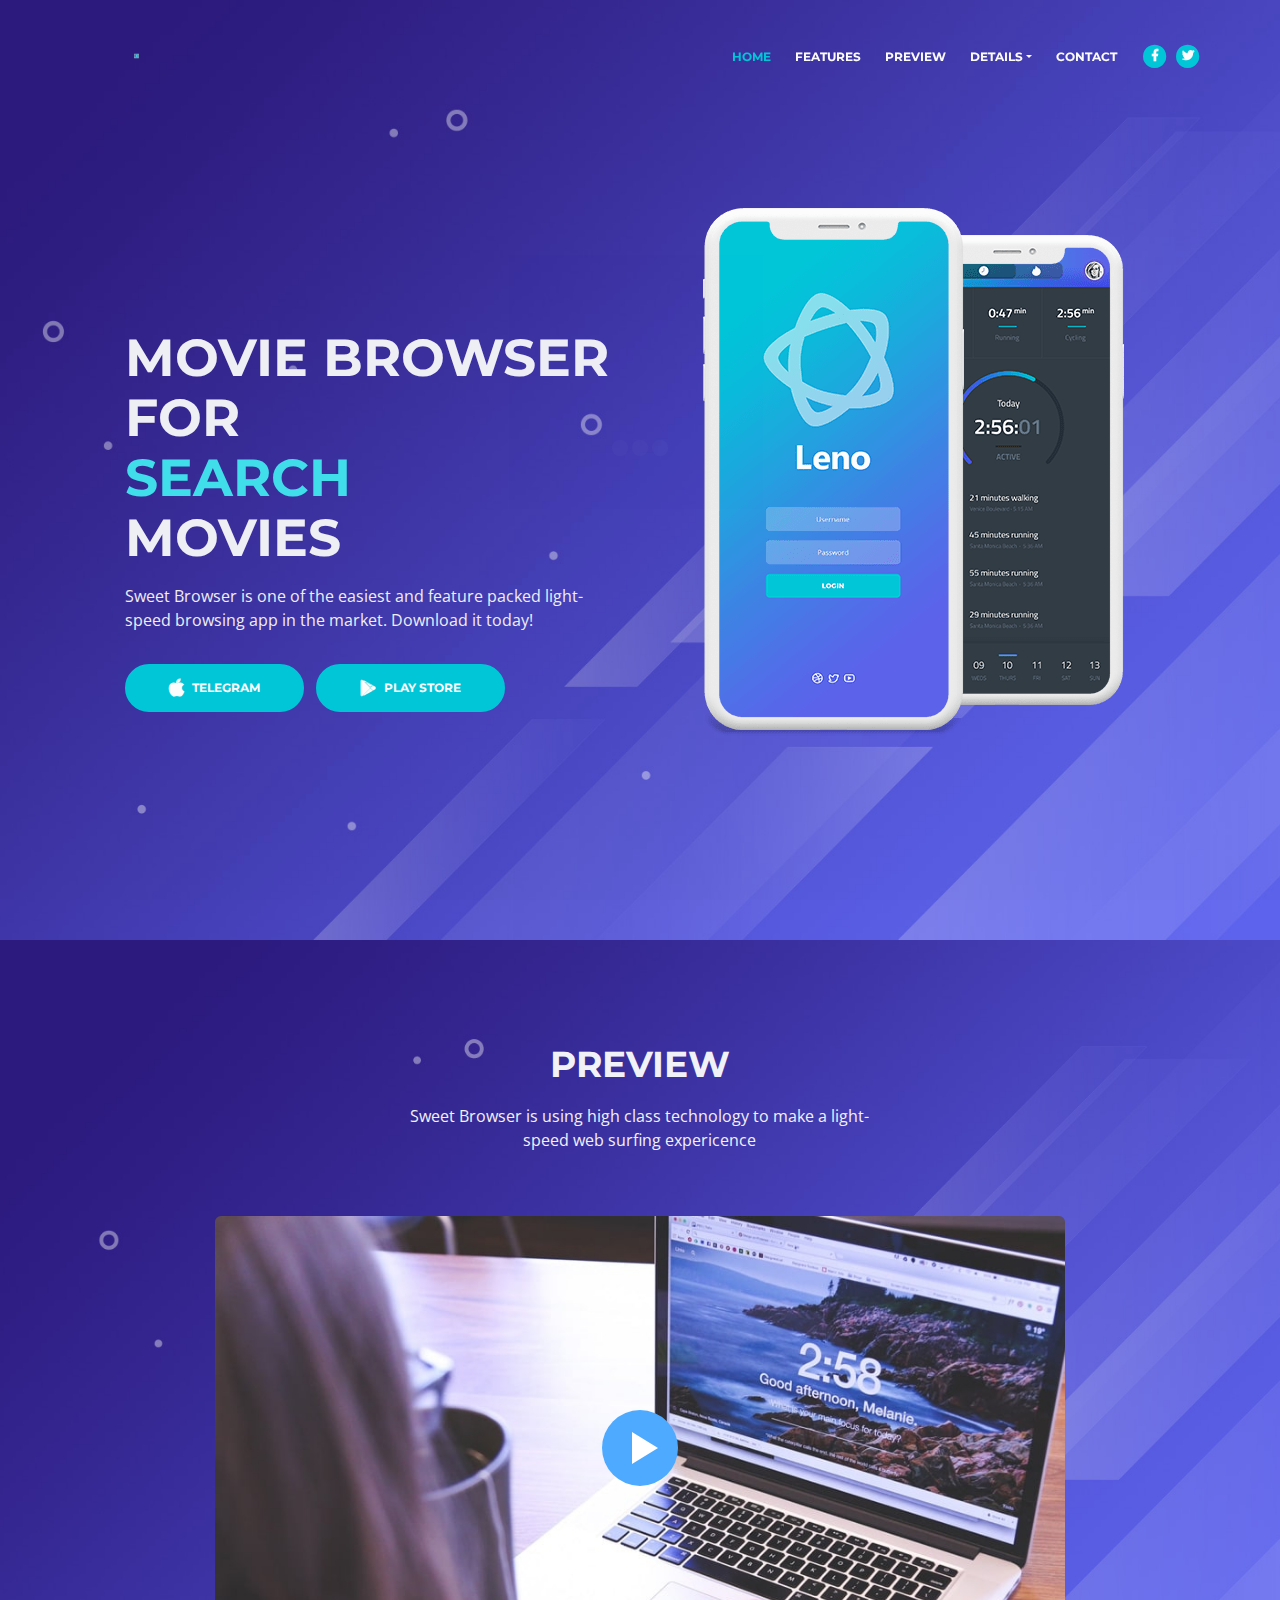
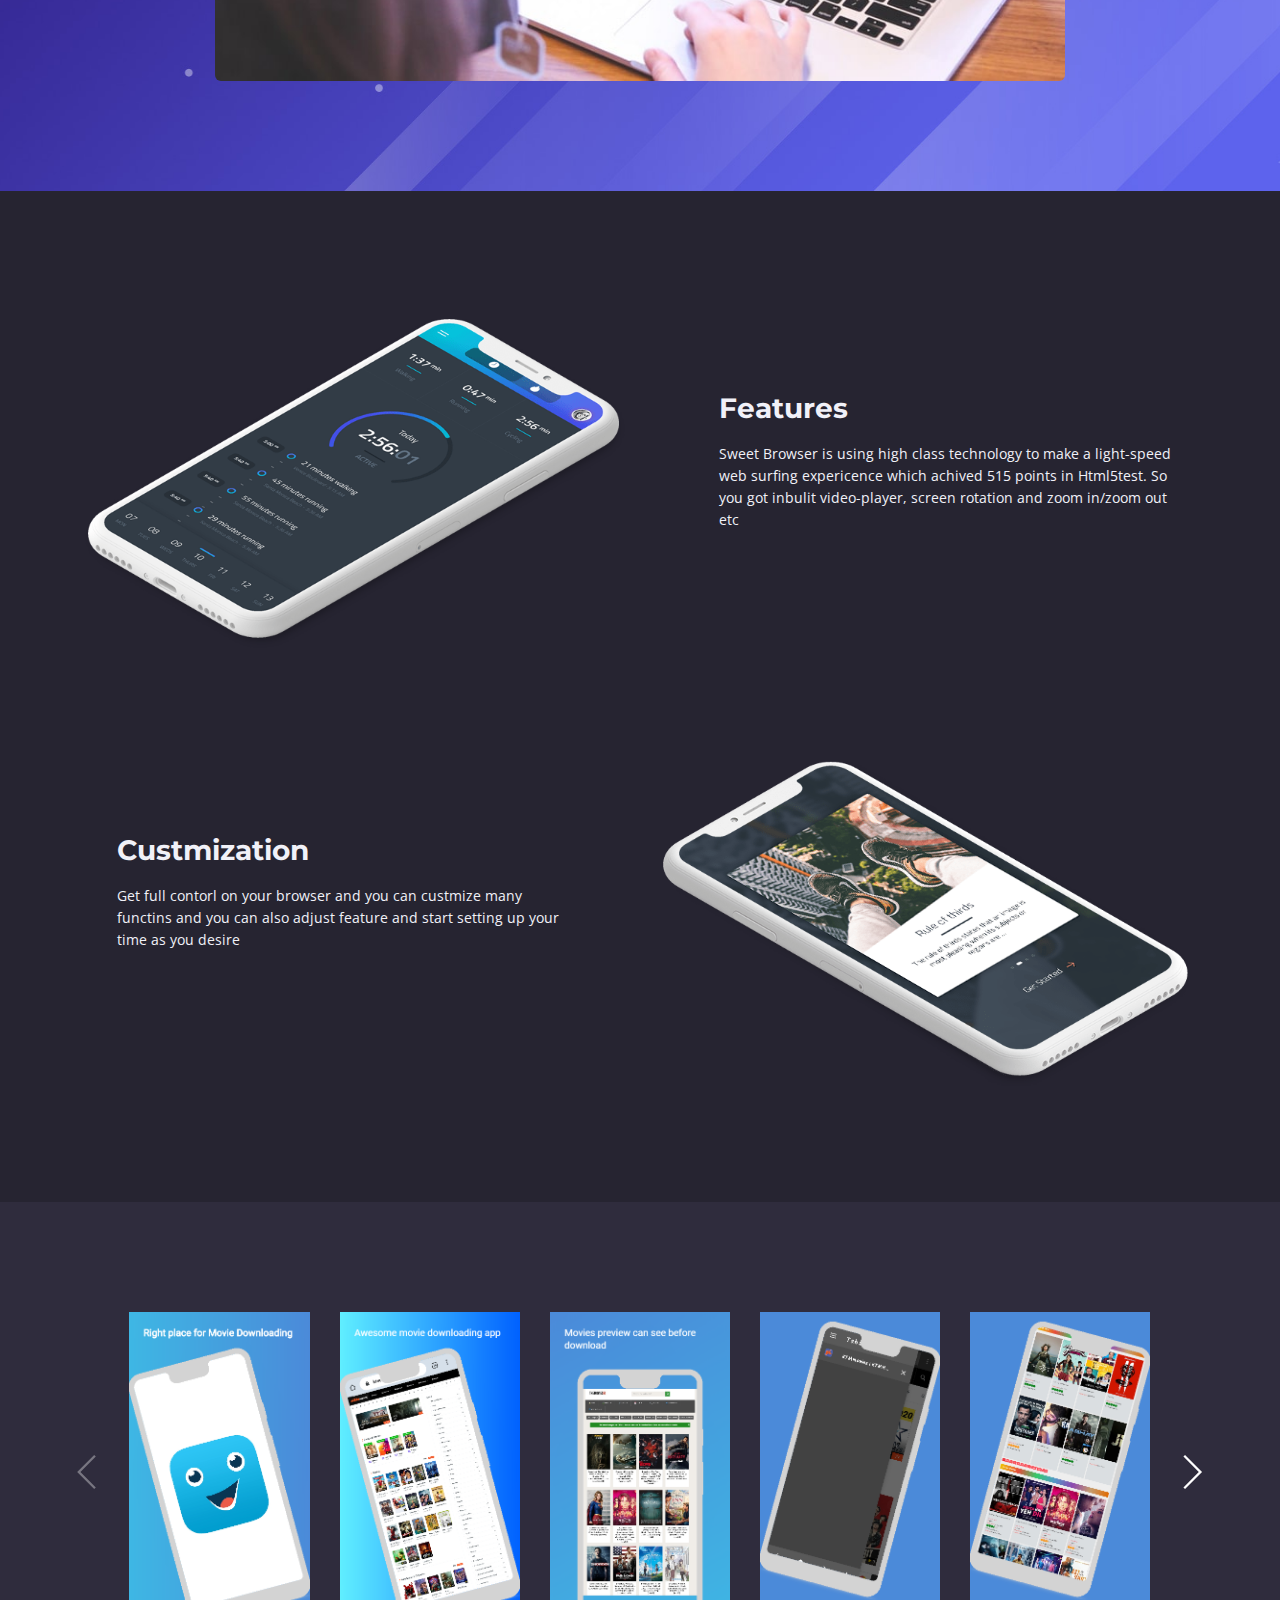
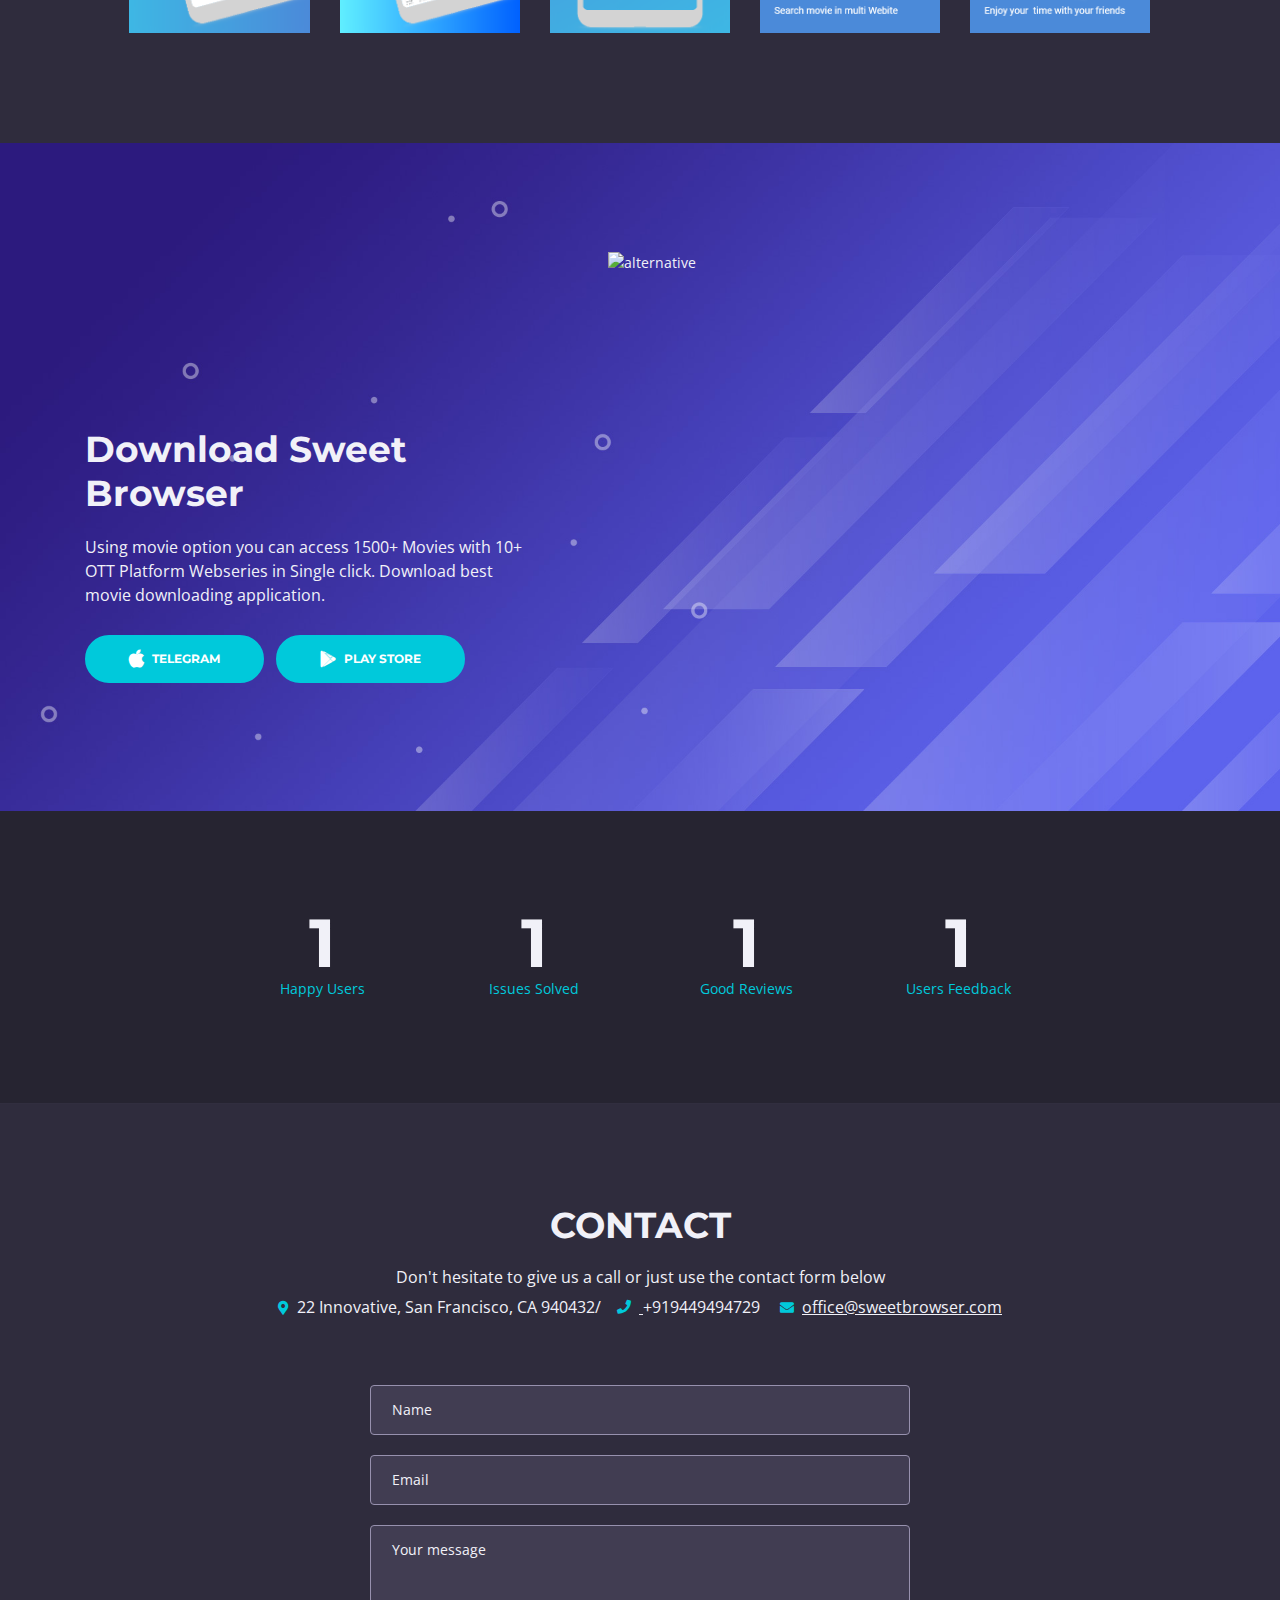
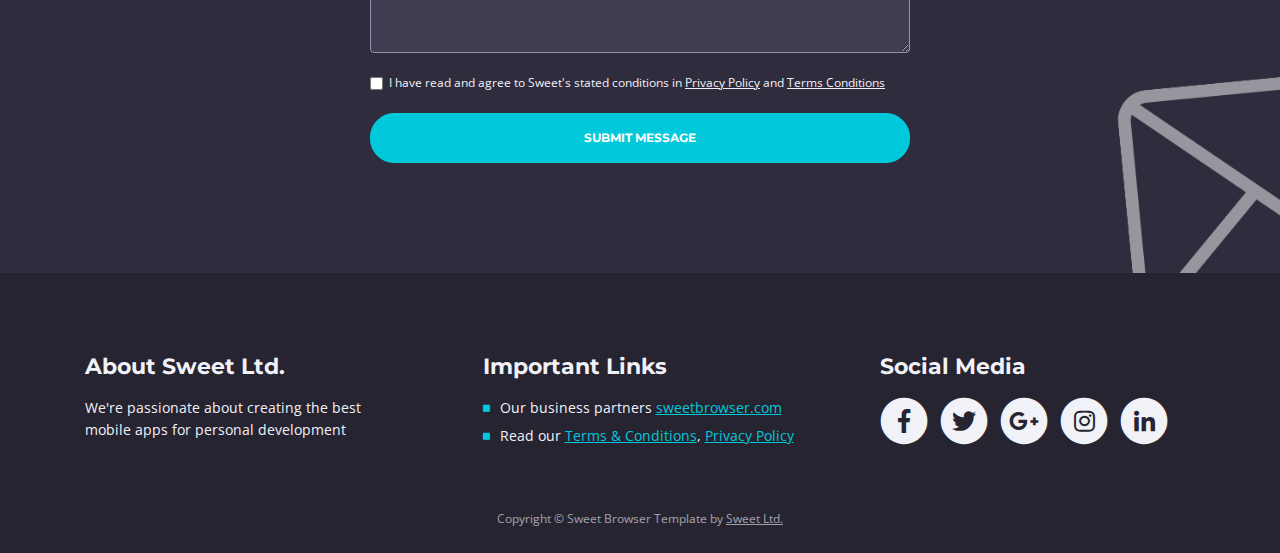
==== commit 9f214877: "Update index.html" ====
--- a/index.html
+++ b/index.html
@@ -107,7 +107,7 @@
                     </a>
                 </span>
                 <span class="fa-stack">
-                    <a href="https://twitter.com/SINGH77ARPIT/">
+                    <a href="https://twitter.com/sweetbrowser/">
                         <i class="fas fa-circle fa-stack-2x"></i>
                         <i class="fab fa-twitter fa-stack-1x"></i>
                     </a>
@@ -308,8 +308,8 @@
                     <div class="text-container">
                         <h2>Download <span class="blue">Sweet Browser</span></h2>
                         <p class="p-large"> Using movie option you can access 1500+ Movies with 10+ OTT Platform Webseries in Single click. Download best movie downloading application.</p>
-                        <a class="btn-solid-lg" href="#your-link"><i class="t.me/moviebrow"></i>TELEGRAM</a>
-                        <a class="btn-solid-lg" href="#your-link"><i class="https://play.google.com/store/apps/details?id=com.sweetbrowser.ice"></i>PLAY STORE</a>
+                        <a class="btn-solid-lg" href="t.me/moviebrow"></"><i class="fab fa-apple"></i>TELEGRAM</a>
+                        <a class="btn-solid-lg" href="https://play.google.com/store/apps/details?id=com.sweetbrowser.ice"><i class="fab fa-google-play"></i>PLAY STORE</a>
                     </div> <!-- end of text-container -->
                 </div> <!-- end of col -->
                 <div class="col-lg-6 col-xl-7">
@@ -446,7 +446,7 @@
                             </a>
                         </span>
                         <span class="fa-stack">
-                            <a href="https://twitter.com/SINGH77ARPIT/">
+                            <a href="https://twitter.com/sweetbrowser">
                                 <i class="fas fa-circle fa-stack-2x"></i>
                                 <i class="fab fa-twitter fa-stack-1x"></i>
                             </a>
@@ -458,7 +458,7 @@
                             </a>
                         </span>
                         <span class="fa-stack">
-                            <a href="#your-link">
+                            <a href="https://www.instagram.com/sweetbrowser">
                                 <i class="fas fa-circle fa-stack-2x"></i>
                                 <i class="fab fa-instagram fa-stack-1x"></i>
                             </a>
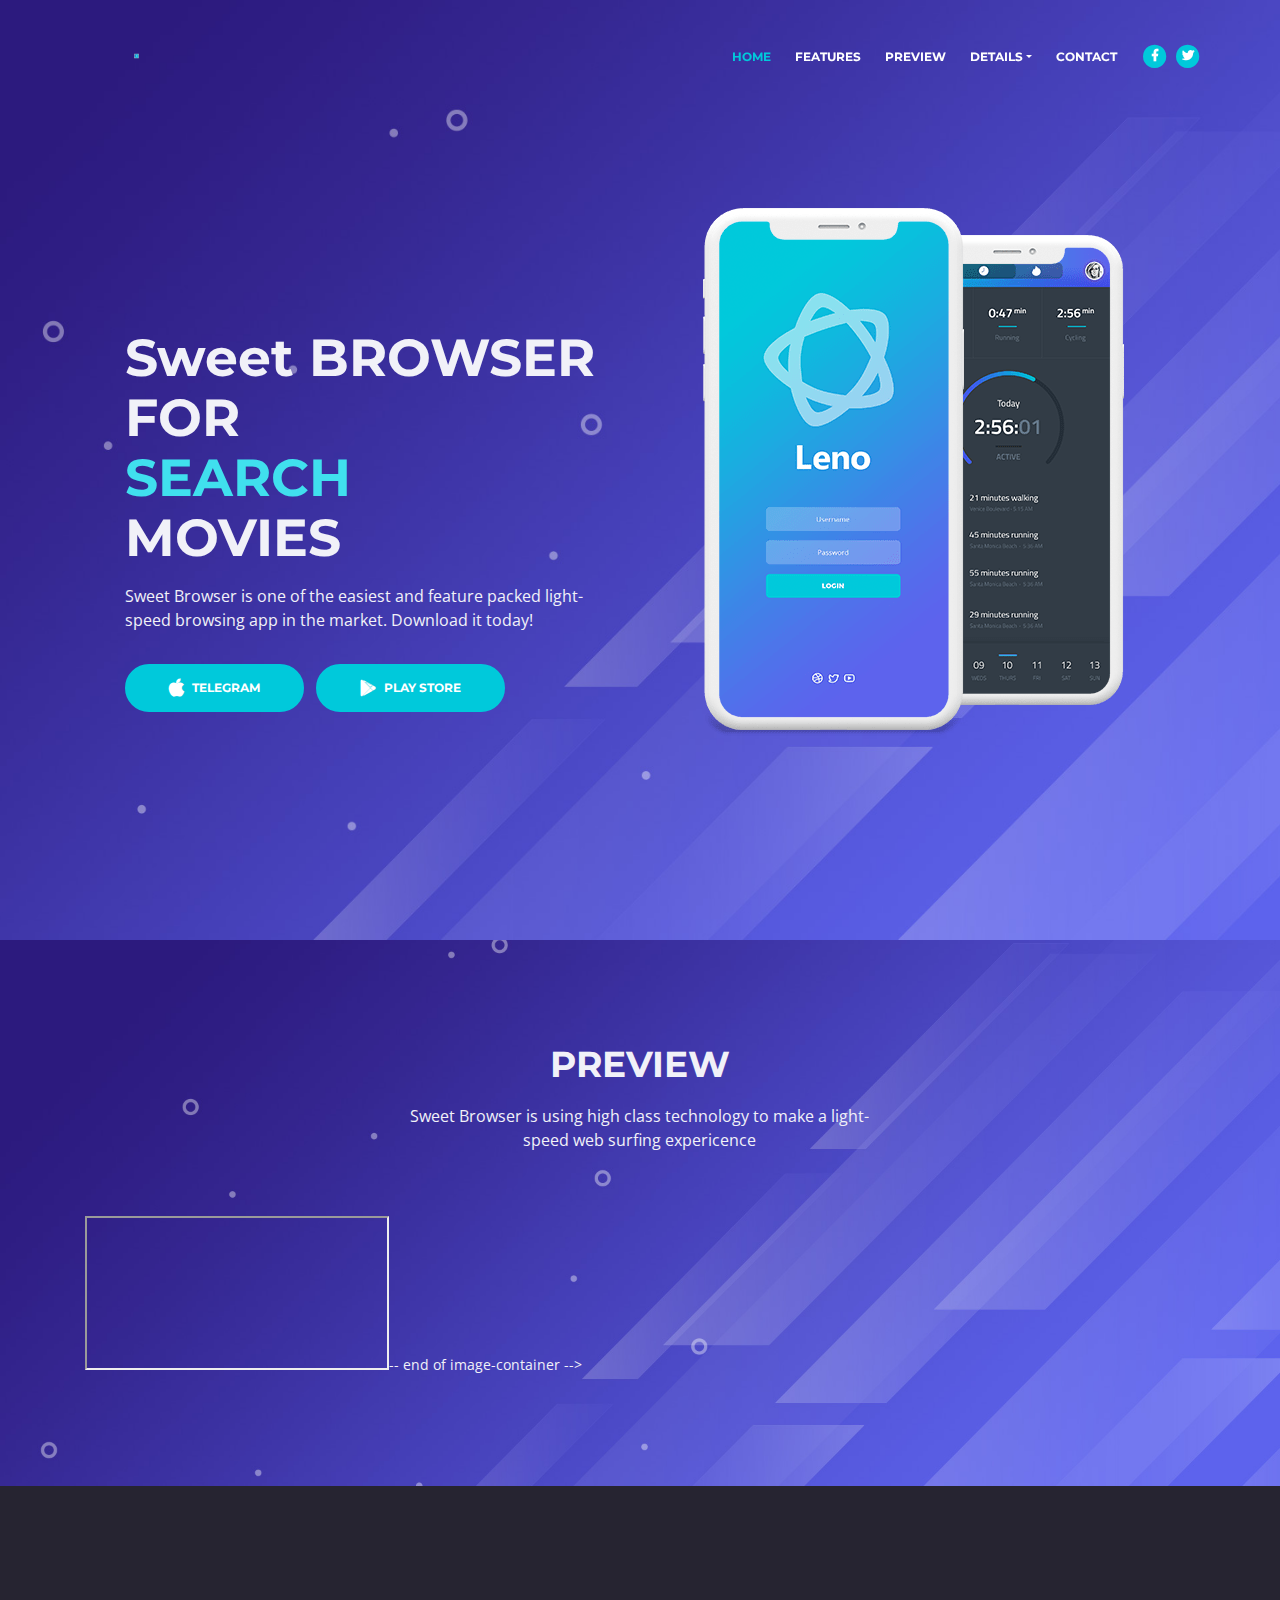
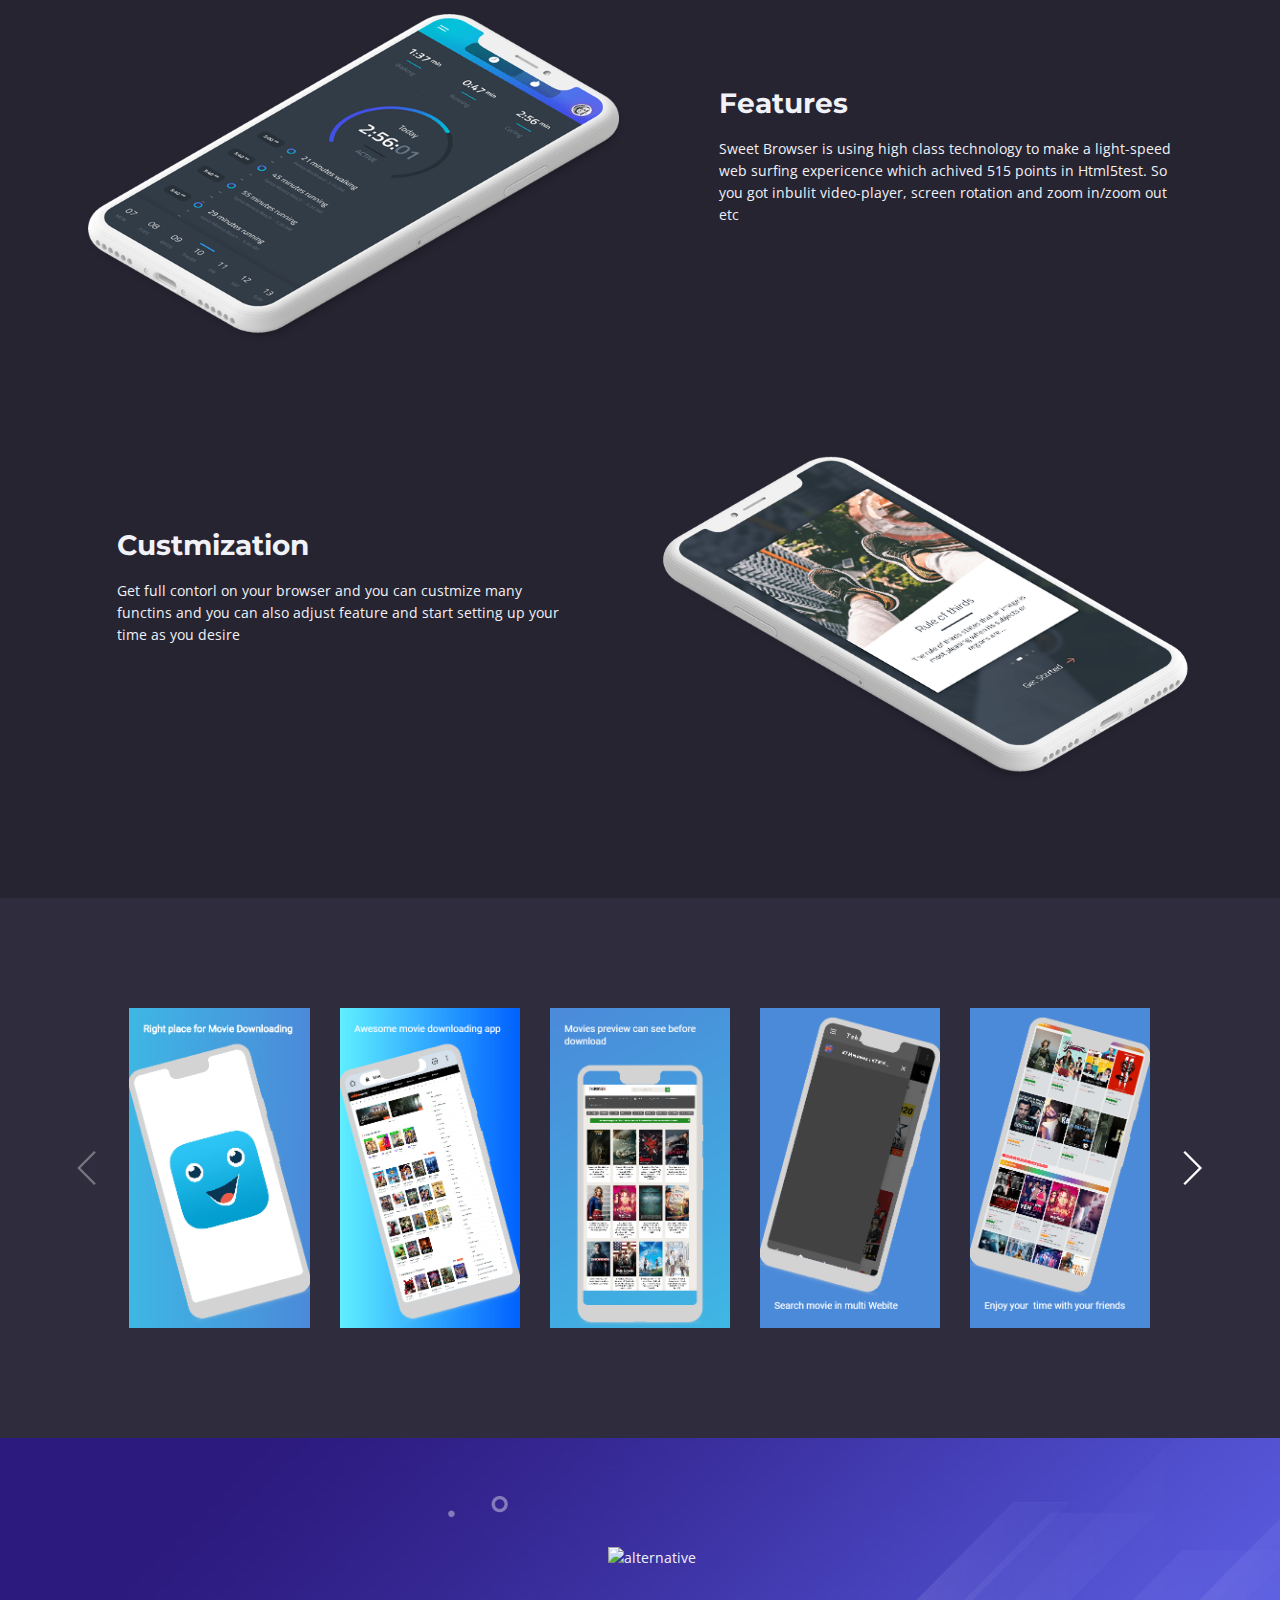
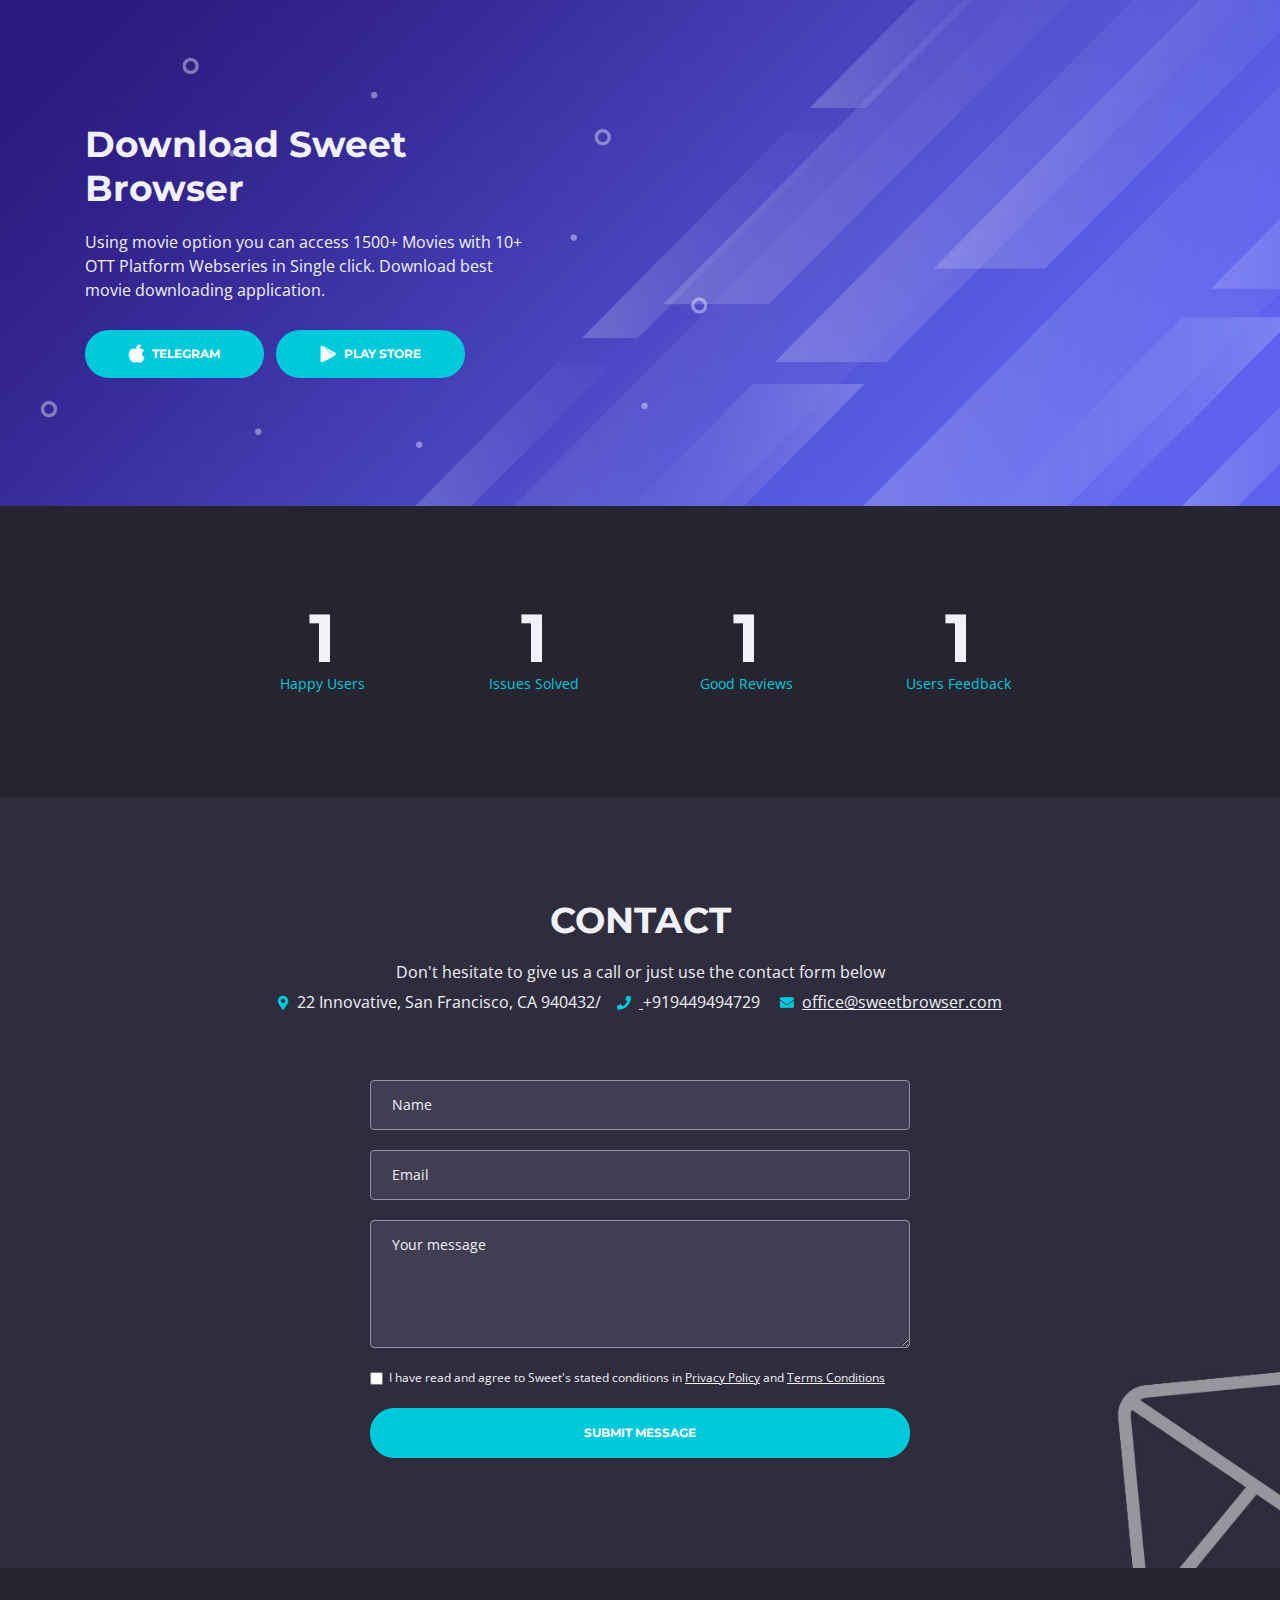
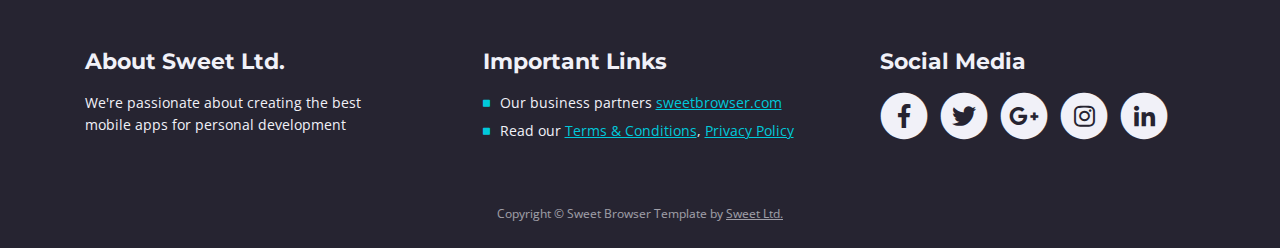
==== commit a2a3a46a: "Update index.html" ====
--- a/index.html
+++ b/index.html
@@ -125,7 +125,7 @@
                 <div class="row">
                     <div class="col-lg-6">
                         <div class="text-container">
-                            <h1>MOVIE BROWSER<br> FOR</br><span id="js-rotating">SEARCH, STREAM, DOWNLOAD</span></br> MOVIES </h1>
+                            <h1>Sweet BROWSER<br> FOR</br><span id="js-rotating">SEARCH, STREAM, DOWNLOAD</span></br> MOVIES </h1>
                             <p class="p-large">Sweet Browser is one of the easiest and feature packed light-speed browsing  app in the market. Download it today!</p>
                             <a class="btn-solid-lg page-scroll" href="https://t.me/moviebrow"><i class="fab fa-apple"></i>TELEGRAM</a>
                             <a class="btn-solid-lg page-scroll" href=https://play.google.com/store/apps/details?id=com.sweetbrowser.ice><i class="fab fa-google-play"></i>PLAY STORE</a>
@@ -158,16 +158,9 @@
                 <div class="col-lg-12">
 
                     <!-- Video Preview -->
-                    <div class="image-container">
-                        <div class="video-wrapper">
-                            <a class="popup-youtube" href="https://www.youtube.com/watch?v=fLCjQJCekTs" data-effect="fadeIn">
-                                <img class="img-fluid" src="images/video-frame.jpg" alt="alternative">
-                                <span class="video-play-button">
-                                    <span></span>
-                                </span>
-                            </a>
-                        </div> <!-- end of video-wrapper -->
-                    </div> <!-- end of image-container -->
+                   <iframe width="match-parent" height="match-parent"
+src="https://www.youtube.com/embed/fZdzoygby2I?autoplay=1">
+</iframe>-- end of image-container -->
                     <!-- end of video preview -->
 
                 </div> <!-- end of col -->
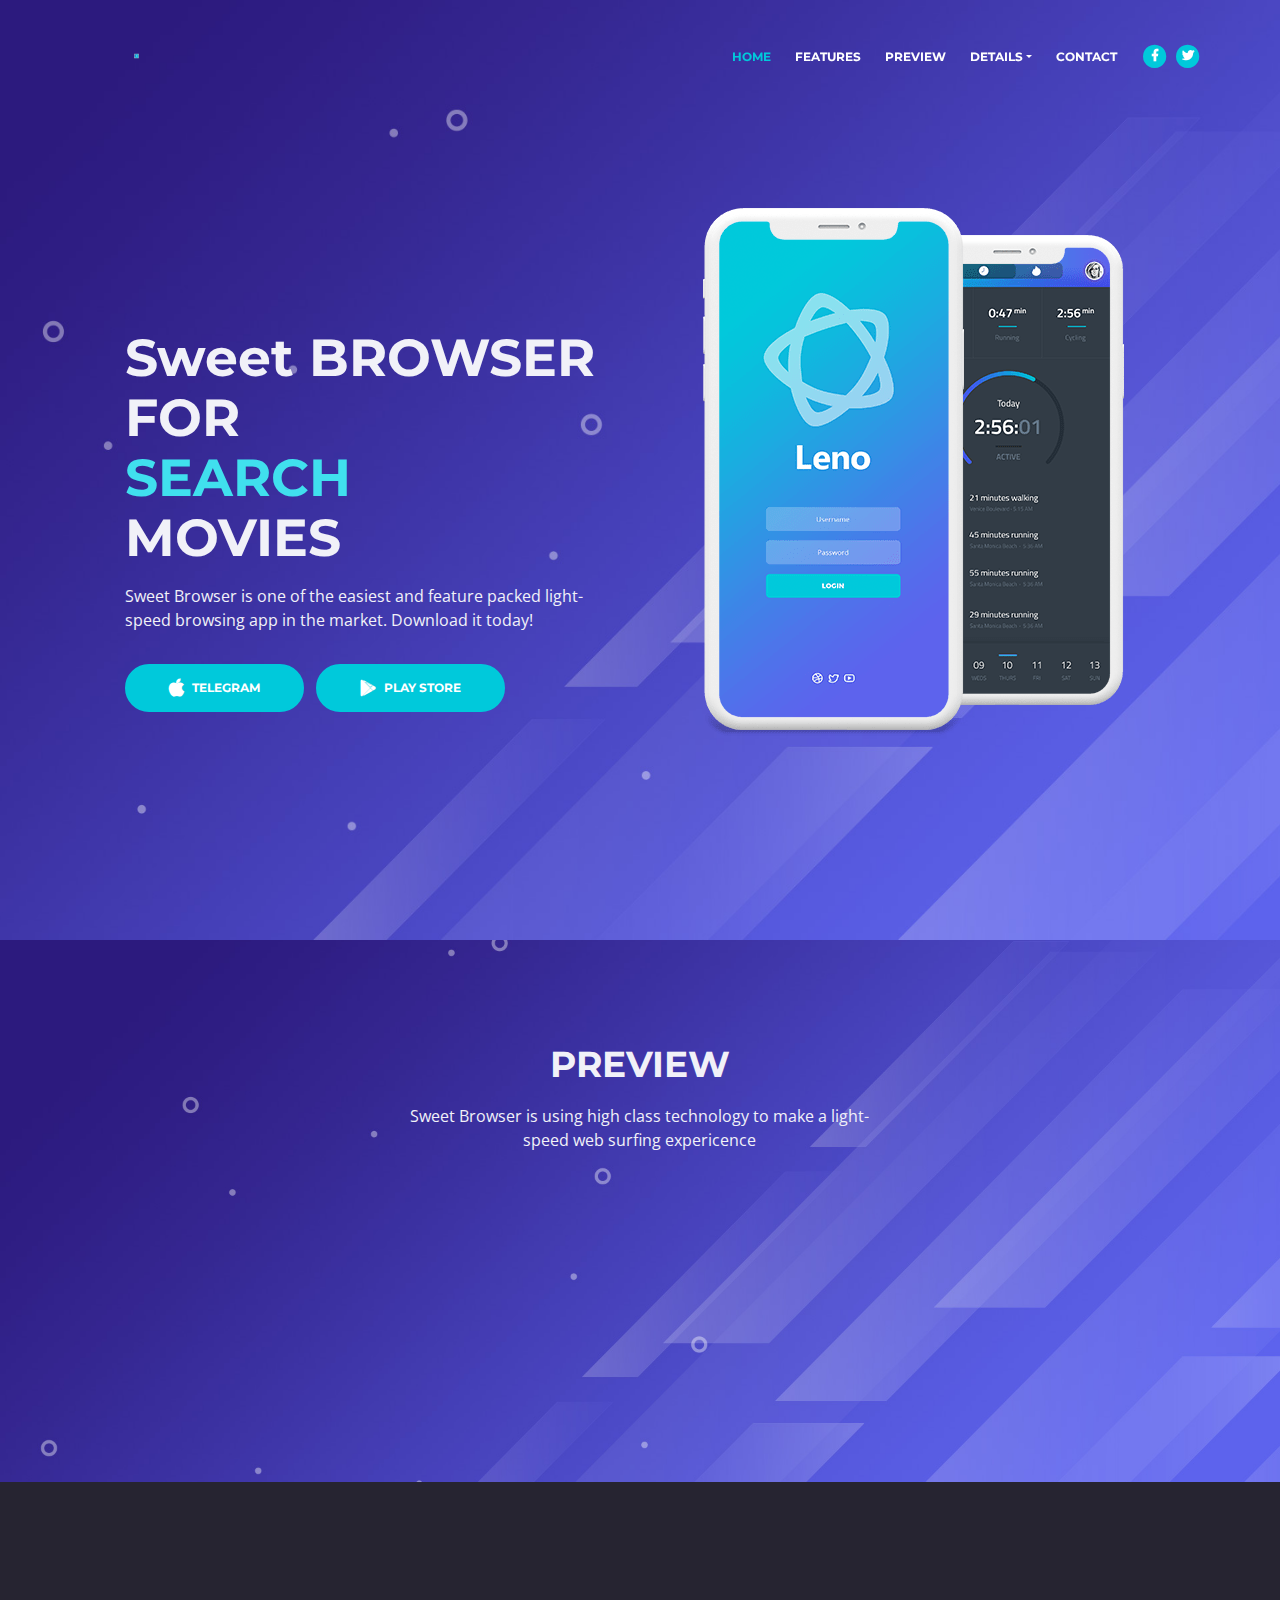
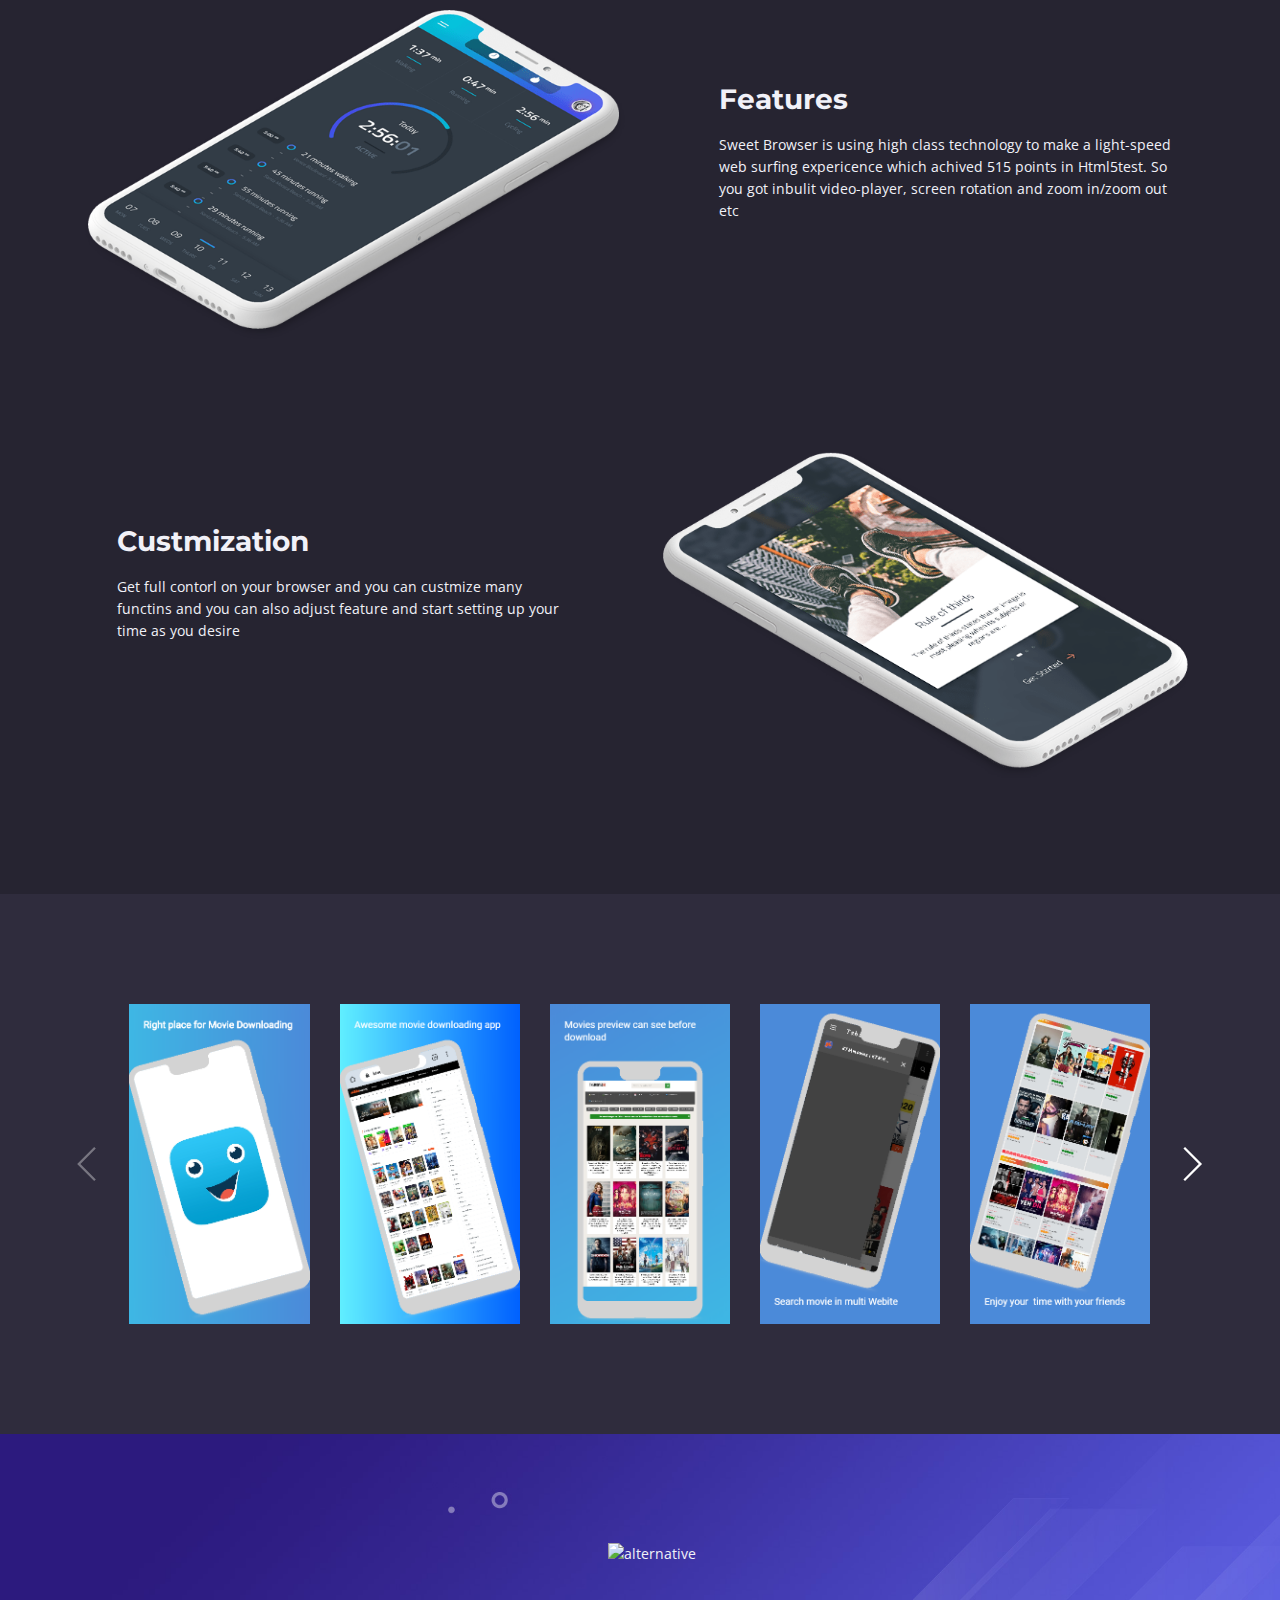
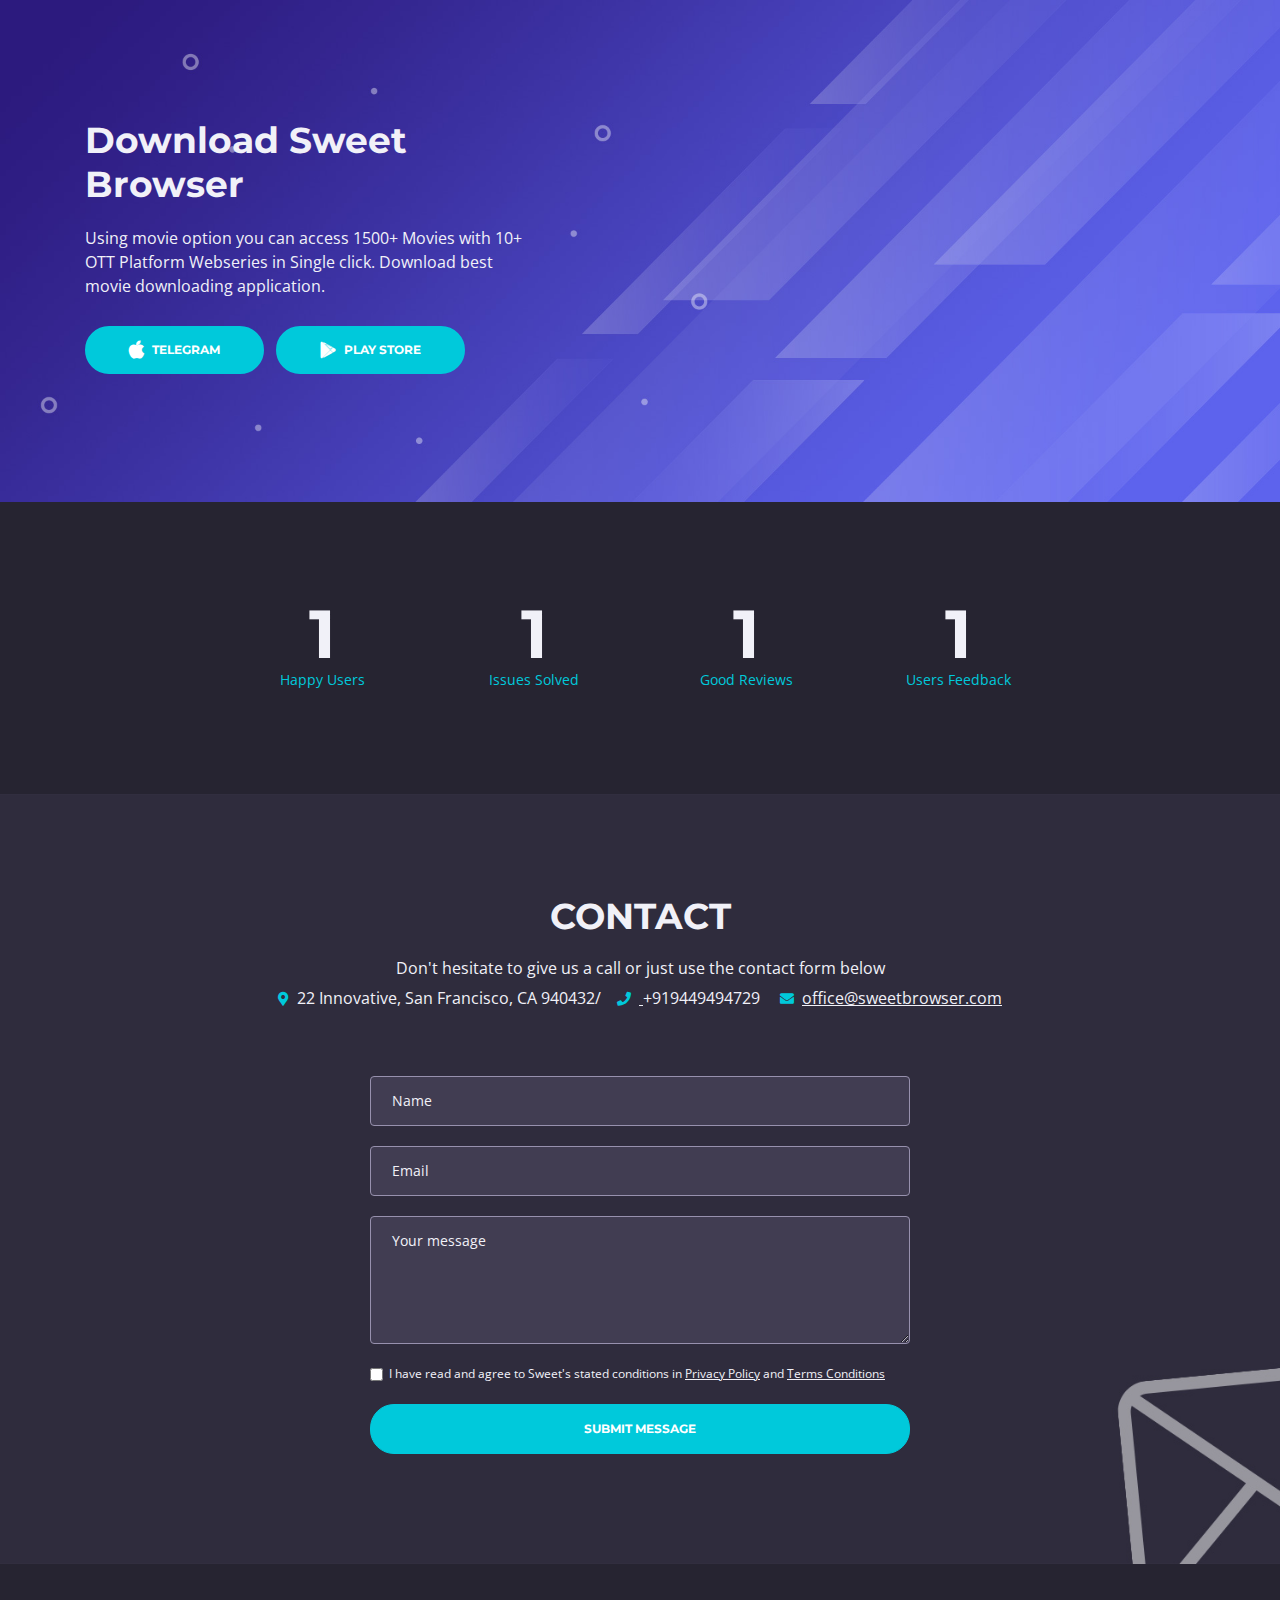
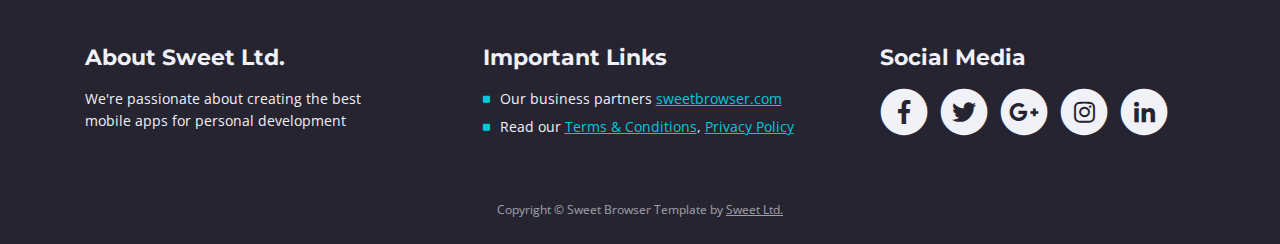
==== commit aa559d70: "Update index.html" ====
--- a/index.html
+++ b/index.html
@@ -158,9 +158,9 @@
                 <div class="col-lg-12">
 
                     <!-- Video Preview -->
-                   <iframe width="match-parent" height="match-parent"
-src="https://www.youtube.com/embed/fZdzoygby2I?autoplay=1">
-</iframe>-- end of image-container -->
+                   <iframe width="match-parent" frameBorder = "0" height="match-parent"
+src="https://www.youtube.com/embed/fZdzoygby2I?autoplay=1"> 
+</iframe>
                     <!-- end of video preview -->
 
                 </div> <!-- end of col -->
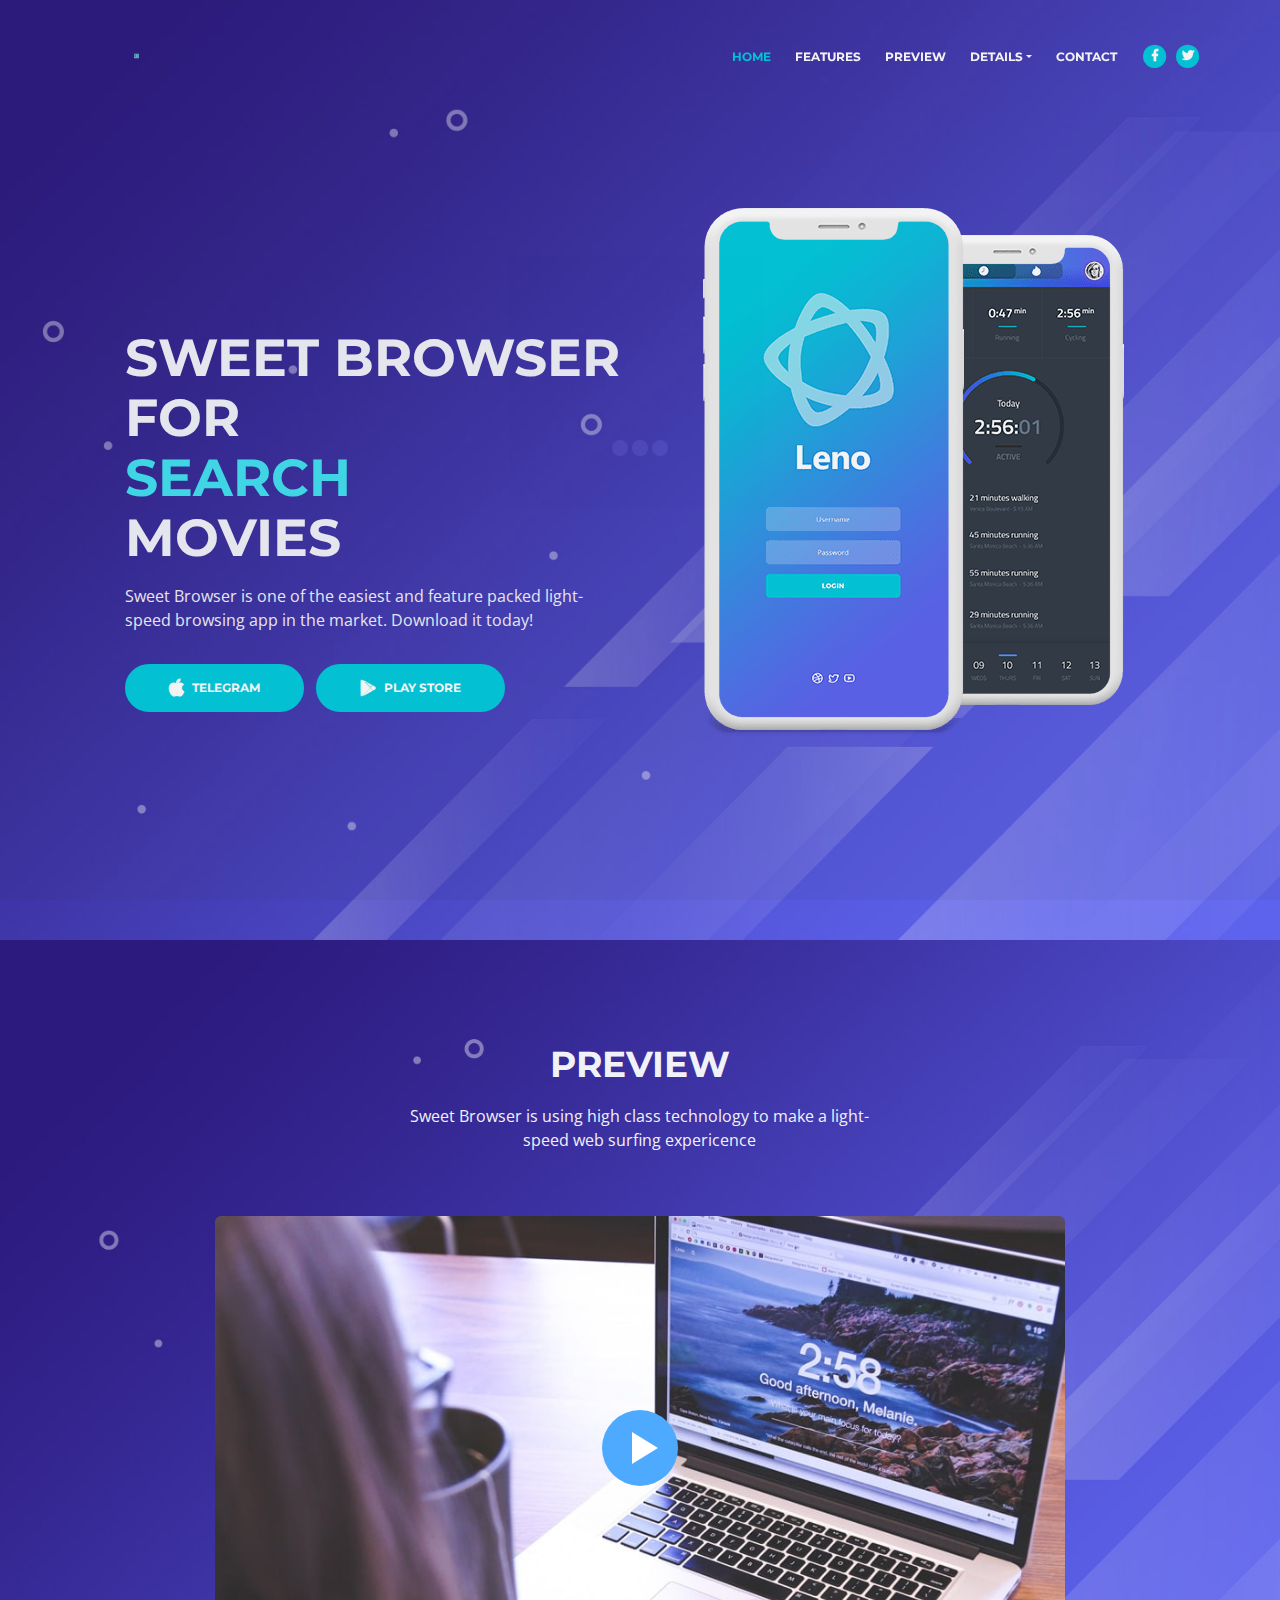
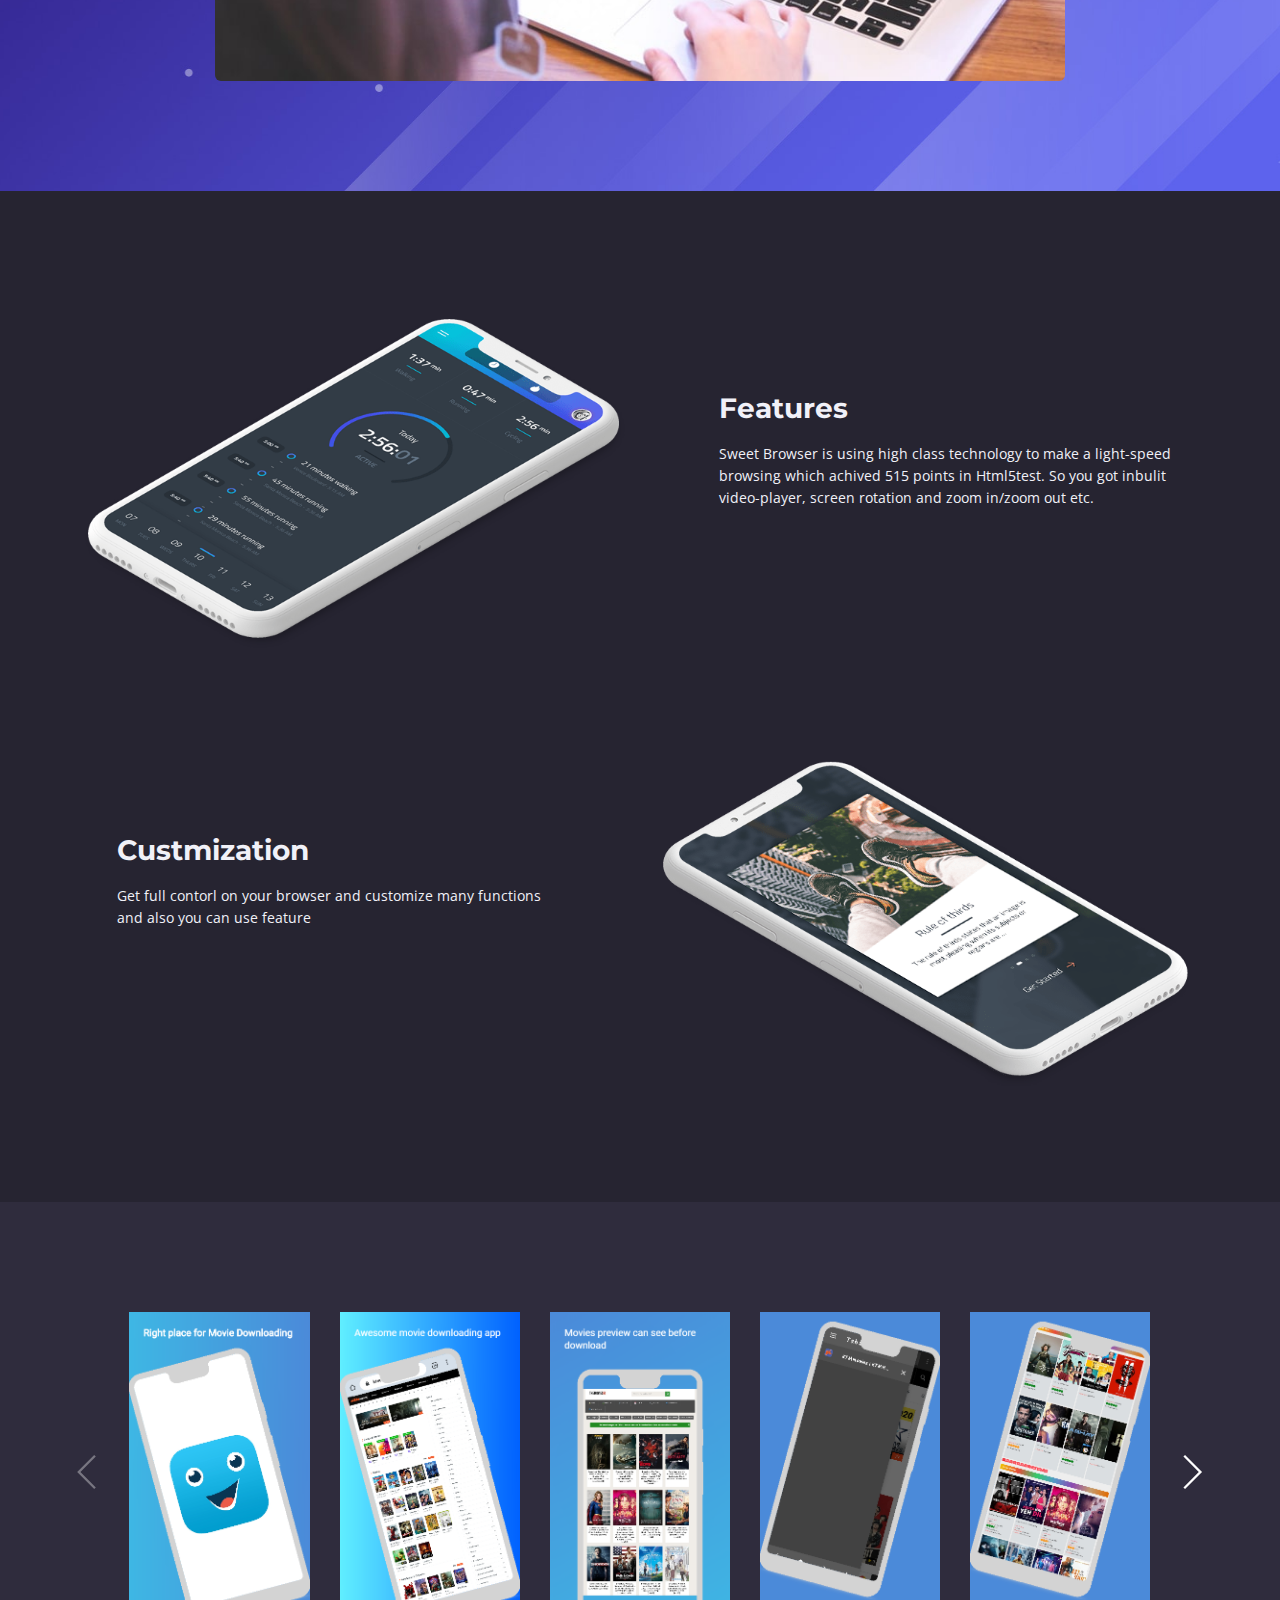
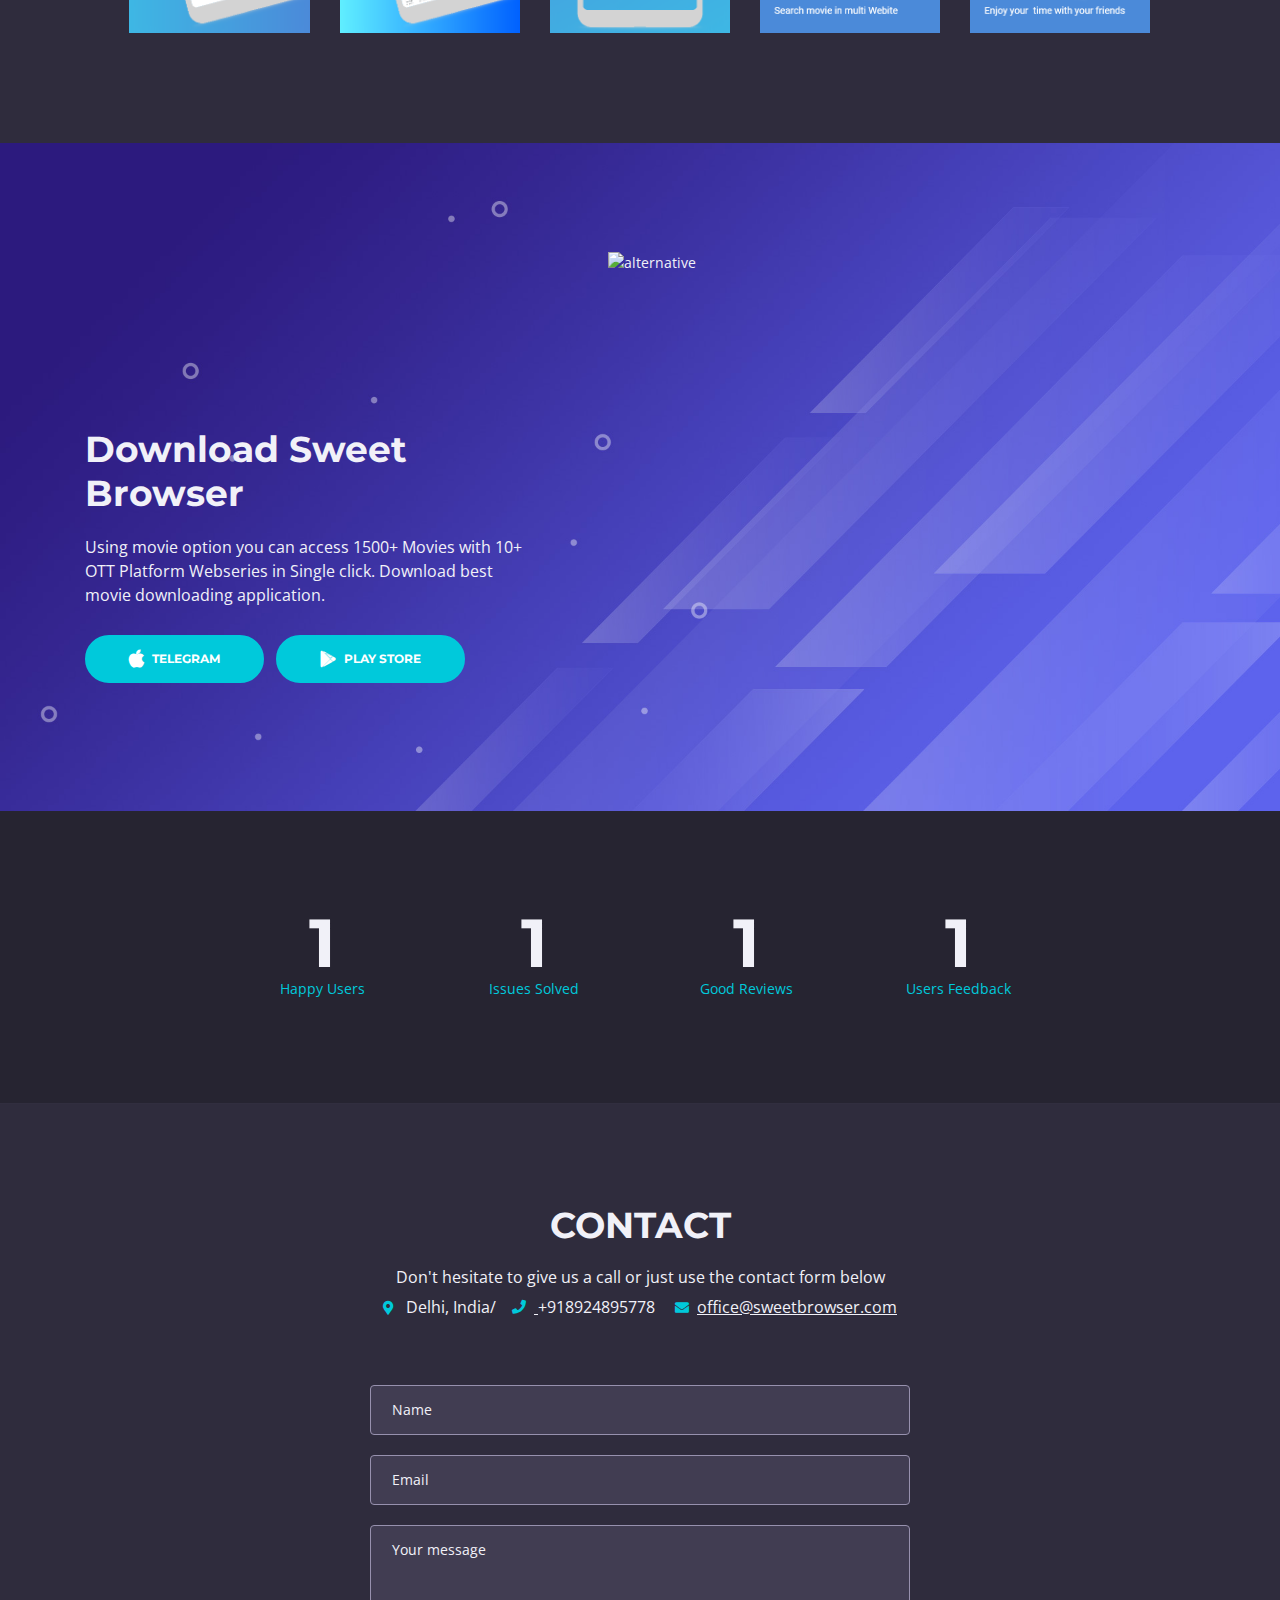
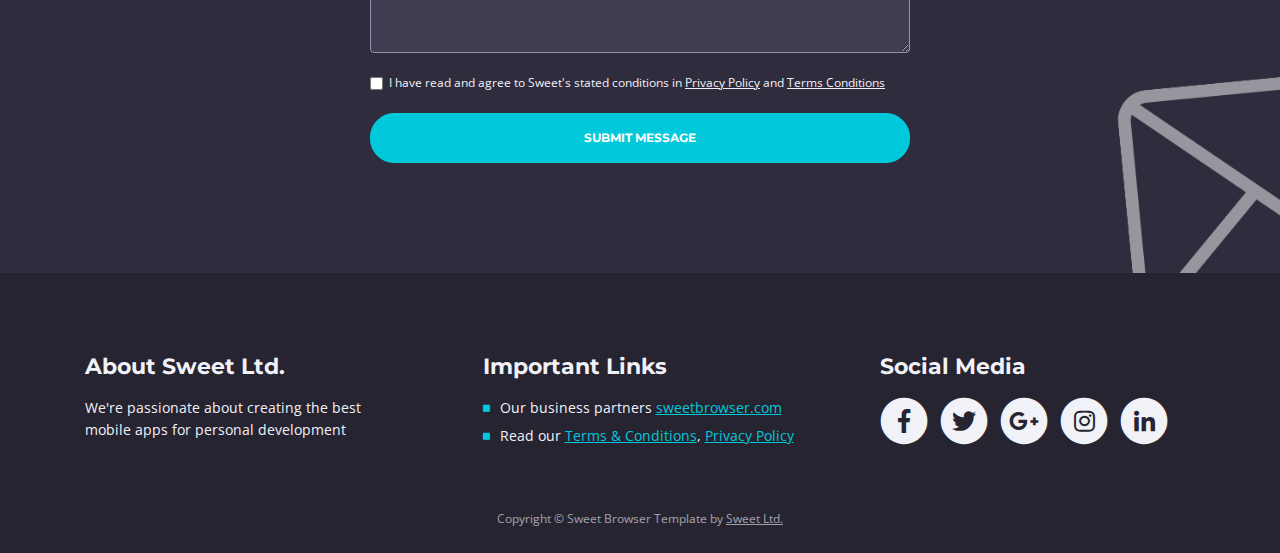
==== commit 53ca9daf: "update" ====
--- a/index.html
+++ b/index.html
@@ -24,7 +24,7 @@
 	<meta property="og:site_name" content=" Sweet rowser" /> <!-- website name -->
 	<meta property="og:site" content=" https://www.sweetbrowser.com/" /> <!-- website link -->
 	<meta property="og:title" content="Sweet Browser"/> <!-- title shown in the actual shared post -->
-	<meta property="og:description" content="Using movie option you can access 1500+ Movies with 10+ OTT Platform Webseries in Single click. Download best movie downloading application." /> <!-- description shown in the actual shared post -->
+	<meta property="og:description" content="Movie Search give you access of 1500+ Movies with 10+ OTT Platform Webseries in Single click. Download best movie downloading application." /> <!-- description shown in the actual shared post -->
 	<meta property="og:image" content="" /> <!-- image link, make sure it's jpg -->
 	<meta property="og:url" content="" /> <!-- where do you want your post to link to -->
 	<meta property="og:type" content="article" />
@@ -125,7 +125,7 @@
                 <div class="row">
                     <div class="col-lg-6">
                         <div class="text-container">
-                            <h1>Sweet BROWSER<br> FOR</br><span id="js-rotating">SEARCH, STREAM, DOWNLOAD</span></br> MOVIES </h1>
+                            <h1>SWEET BROWSER<br> FOR</br><span id="js-rotating">SEARCH, STREAM, DOWNLOAD</span></br> MOVIES </h1>
                             <p class="p-large">Sweet Browser is one of the easiest and feature packed light-speed browsing  app in the market. Download it today!</p>
                             <a class="btn-solid-lg page-scroll" href="https://t.me/moviebrow"><i class="fab fa-apple"></i>TELEGRAM</a>
                             <a class="btn-solid-lg page-scroll" href=https://play.google.com/store/apps/details?id=com.sweetbrowser.ice><i class="fab fa-google-play"></i>PLAY STORE</a>
@@ -157,10 +157,26 @@
             <div class="row">
                 <div class="col-lg-12">
 
+        
+
                     <!-- Video Preview -->
-                   <iframe width="match-parent" frameBorder = "0" height="match-parent"
-src="https://www.youtube.com/embed/fZdzoygby2I?autoplay=1"> 
-</iframe>
+                    <div class="image-container">
+                        <div class="video-wrapper">
+                            <a class="popup-youtube" href="https://www.youtube.com/watch?v=fZdzoygby2I" data-effect="fadeIn">
+                                <img class="img-fluid" src="images/video-frame.jpg" alt="alternative">
+                                <span class="video-play-button">
+                                    <span></span>
+                                </span>
+                            </a>
+                        </div> <!-- end of video-wrapper -->
+                    </div> <!-- end of image-container -->
+                    <!-- end of video preview -->
+
+                </div> <!-- end of col -->
+            </div> <!-- end of row -->
+        </div> <!-- end of container -->
+    </div> <!-- end of basic-1 -->
+    <!-- end of video -->
                     <!-- end of video preview -->
 
                 </div> <!-- end of col -->
@@ -180,7 +196,7 @@
                 <div class="col-lg-6">
                     <div class="text-container">
                         <h3>Features</h3>
-                        <p> Sweet Browser is using high class technology to make a light-speed web surfing expericence which achived 515 points in Html5test. So you got inbulit video-player, screen rotation and zoom in/zoom out  etc</p>
+                        <p> Sweet Browser is using high class technology to make a light-speed browsing which achived 515 points in Html5test. So you got inbulit video-player, screen rotation and zoom in/zoom out etc.</p>
                         
                     </div> <!-- end of text-container -->
                 </div> <!-- end of col -->
@@ -198,7 +214,7 @@
                     <div class="col-lg-6">
                         <div class="text-container">
                             <h3>Custmization</h3>
-                            <p> Get full contorl on your browser and you can custmize many functins and you can also adjust feature and start setting up your time as you desire</p>
+                            <p> Get full contorl on your browser and customize many functions and also you can use feature</p>
                      
                         </div> <!-- end of text-container -->
                     </div> <!-- end of col -->
@@ -358,8 +374,8 @@
                     <h2>CONTACT</h2>
                     <ul class="list-unstyled li-space-lg">
                         <li class="address">Don't hesitate to give us a call or just use the contact form below</li>
-                        <li><i class="fas fa-map-marker-alt"></i>22 Innovative, San Francisco, CA 940432/
-                        <li><i class="fas fa-phone"></i><a class="blue" href="tel:"> </a>+919449494729</li>
+                        <li><i class="fas fa-map-marker-alt"></i> Delhi, India/
+                        <li><i class="fas fa-phone"></i><a class="blue" href="tel:"> </a>+918924895778</li>
                         <li><i class="fas fa-envelope"></i><a class="blue" href="mailto:office@sweetbrowser.com">office@sweetbrowser.com</a></li>
                     </ul>
                 </div> <!-- end of col -->
